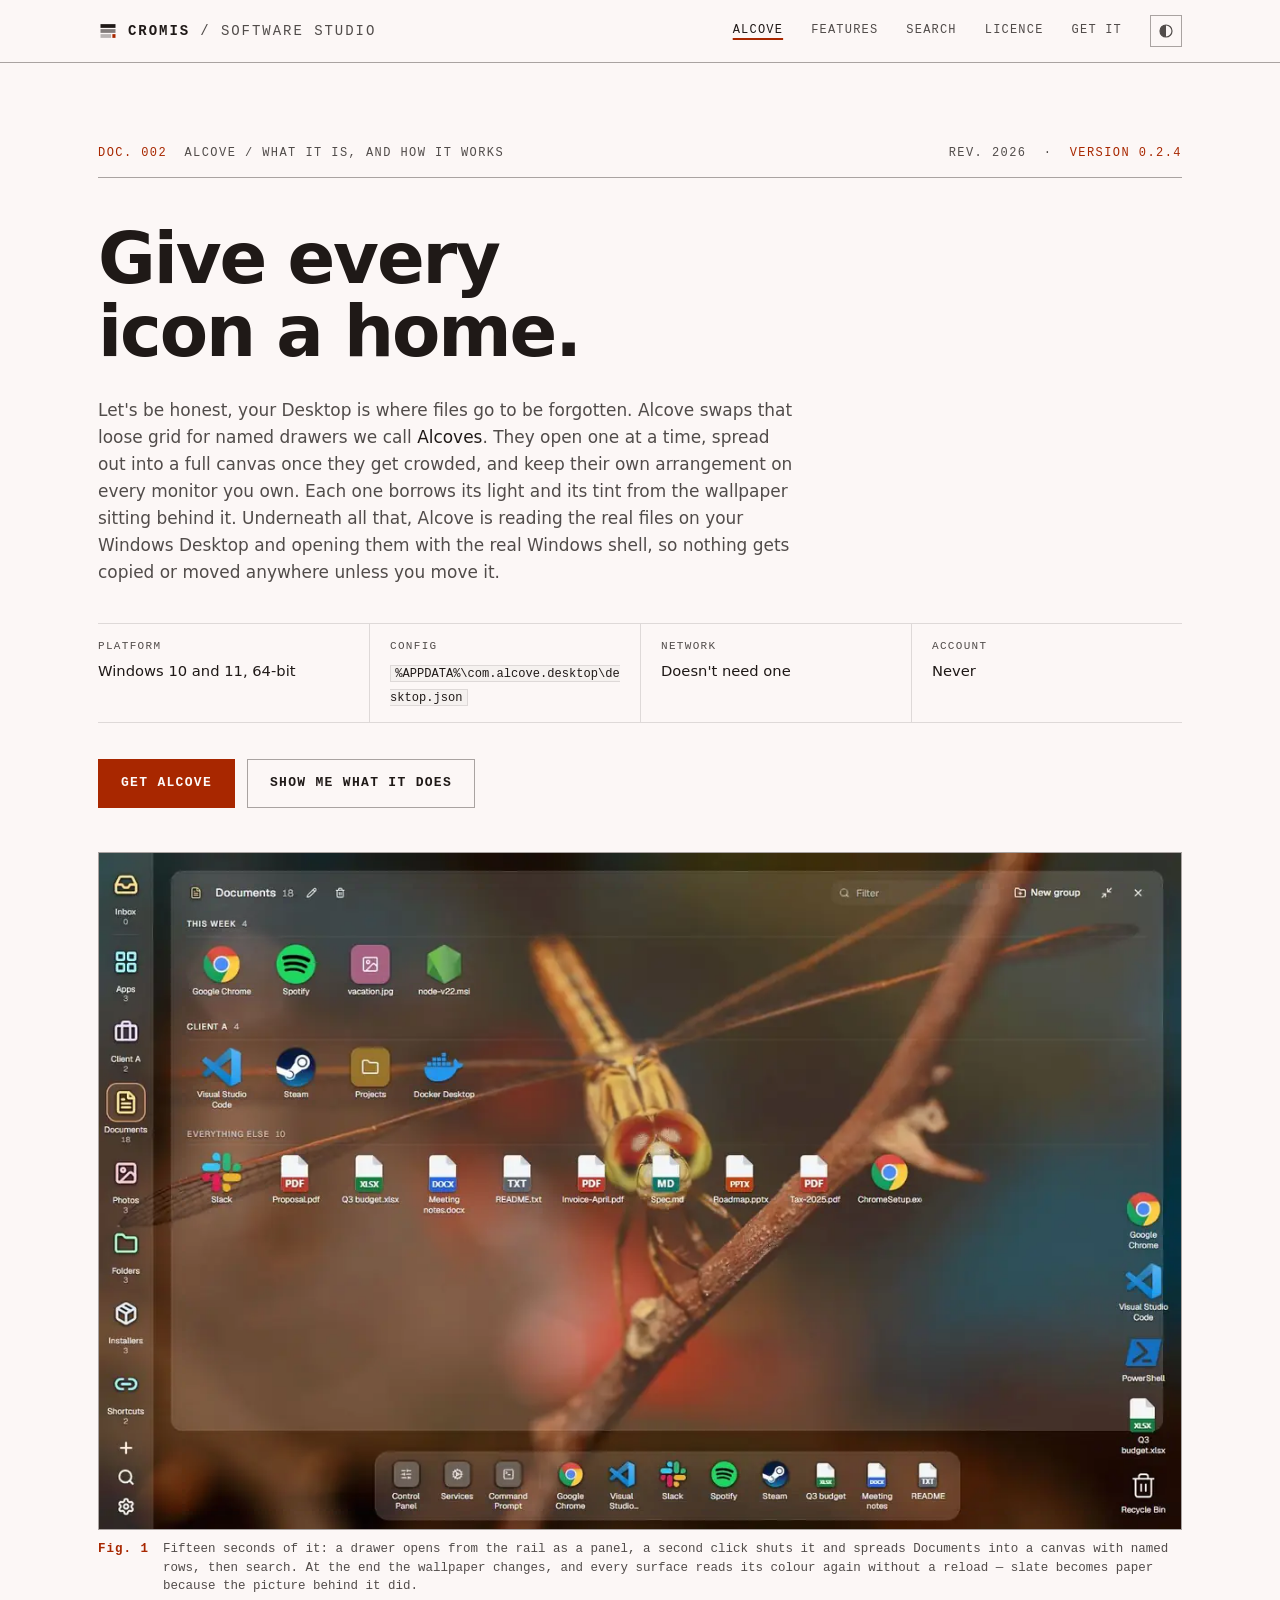
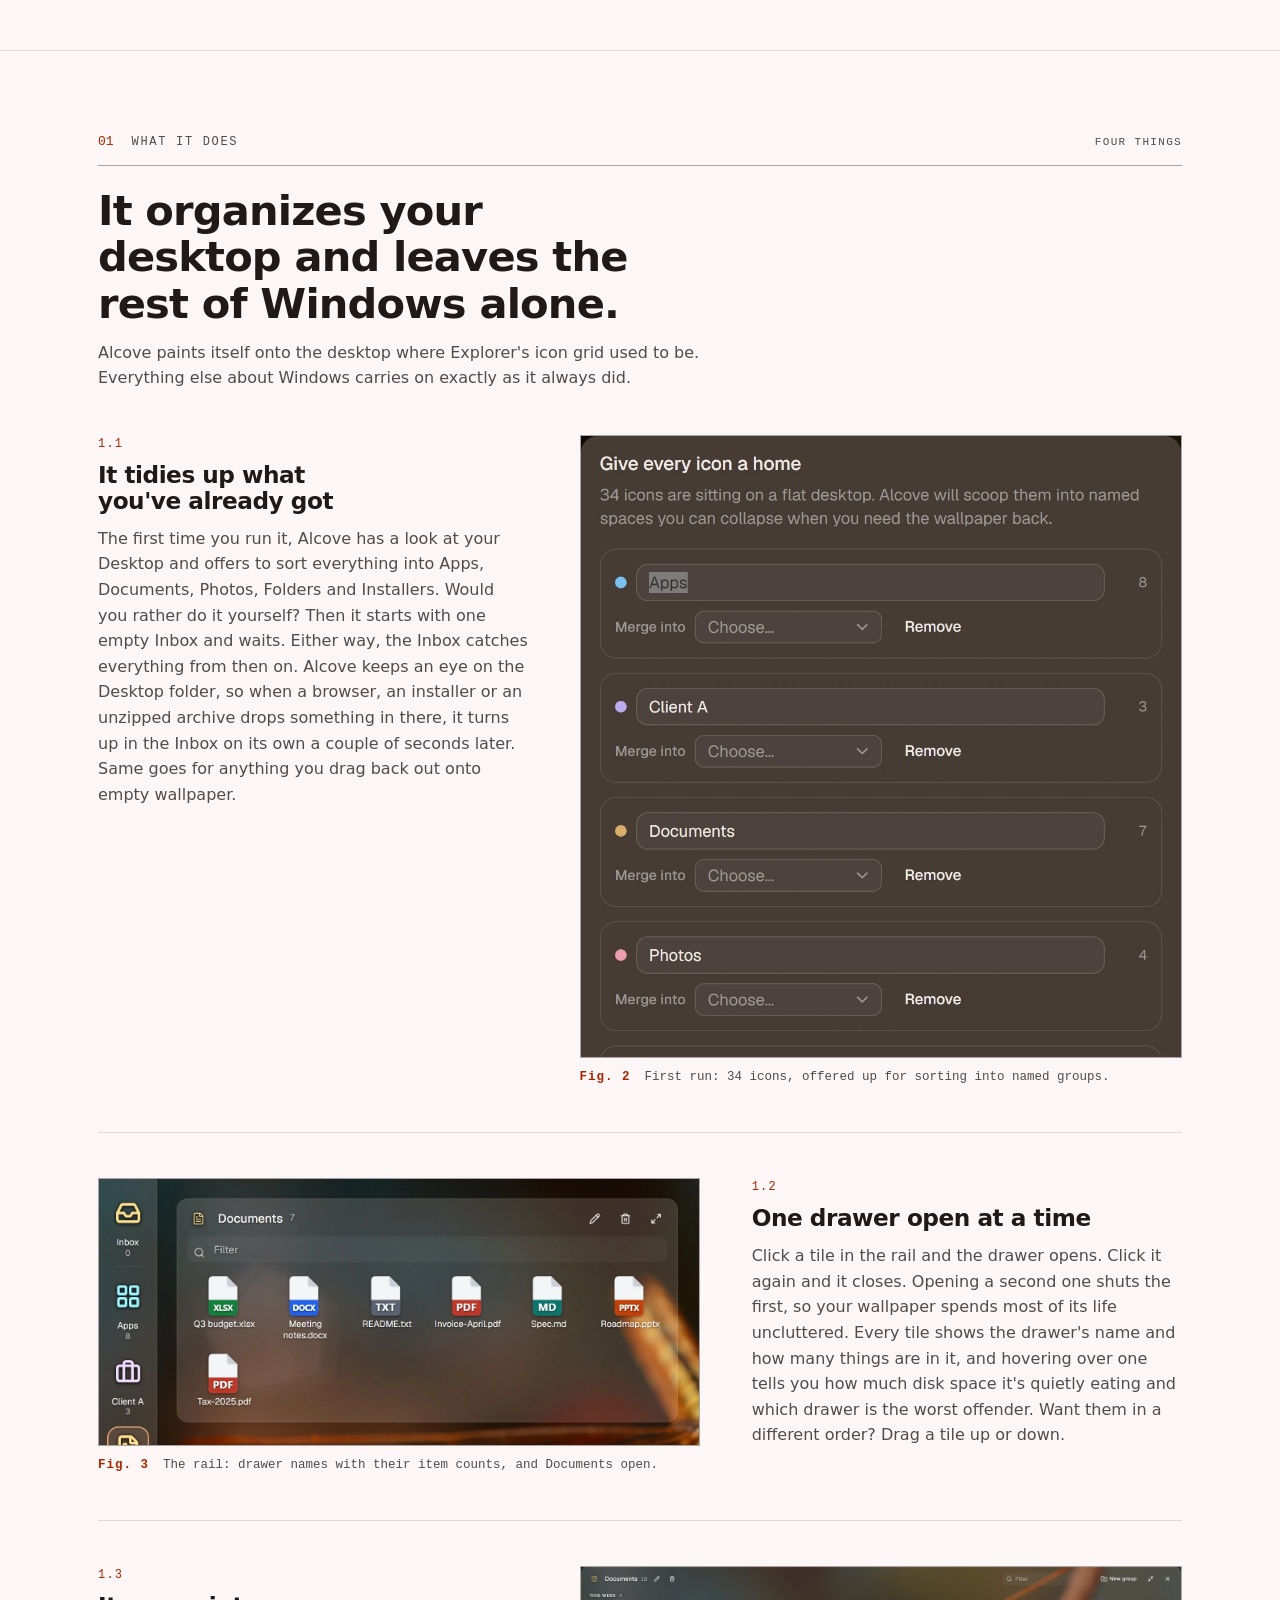
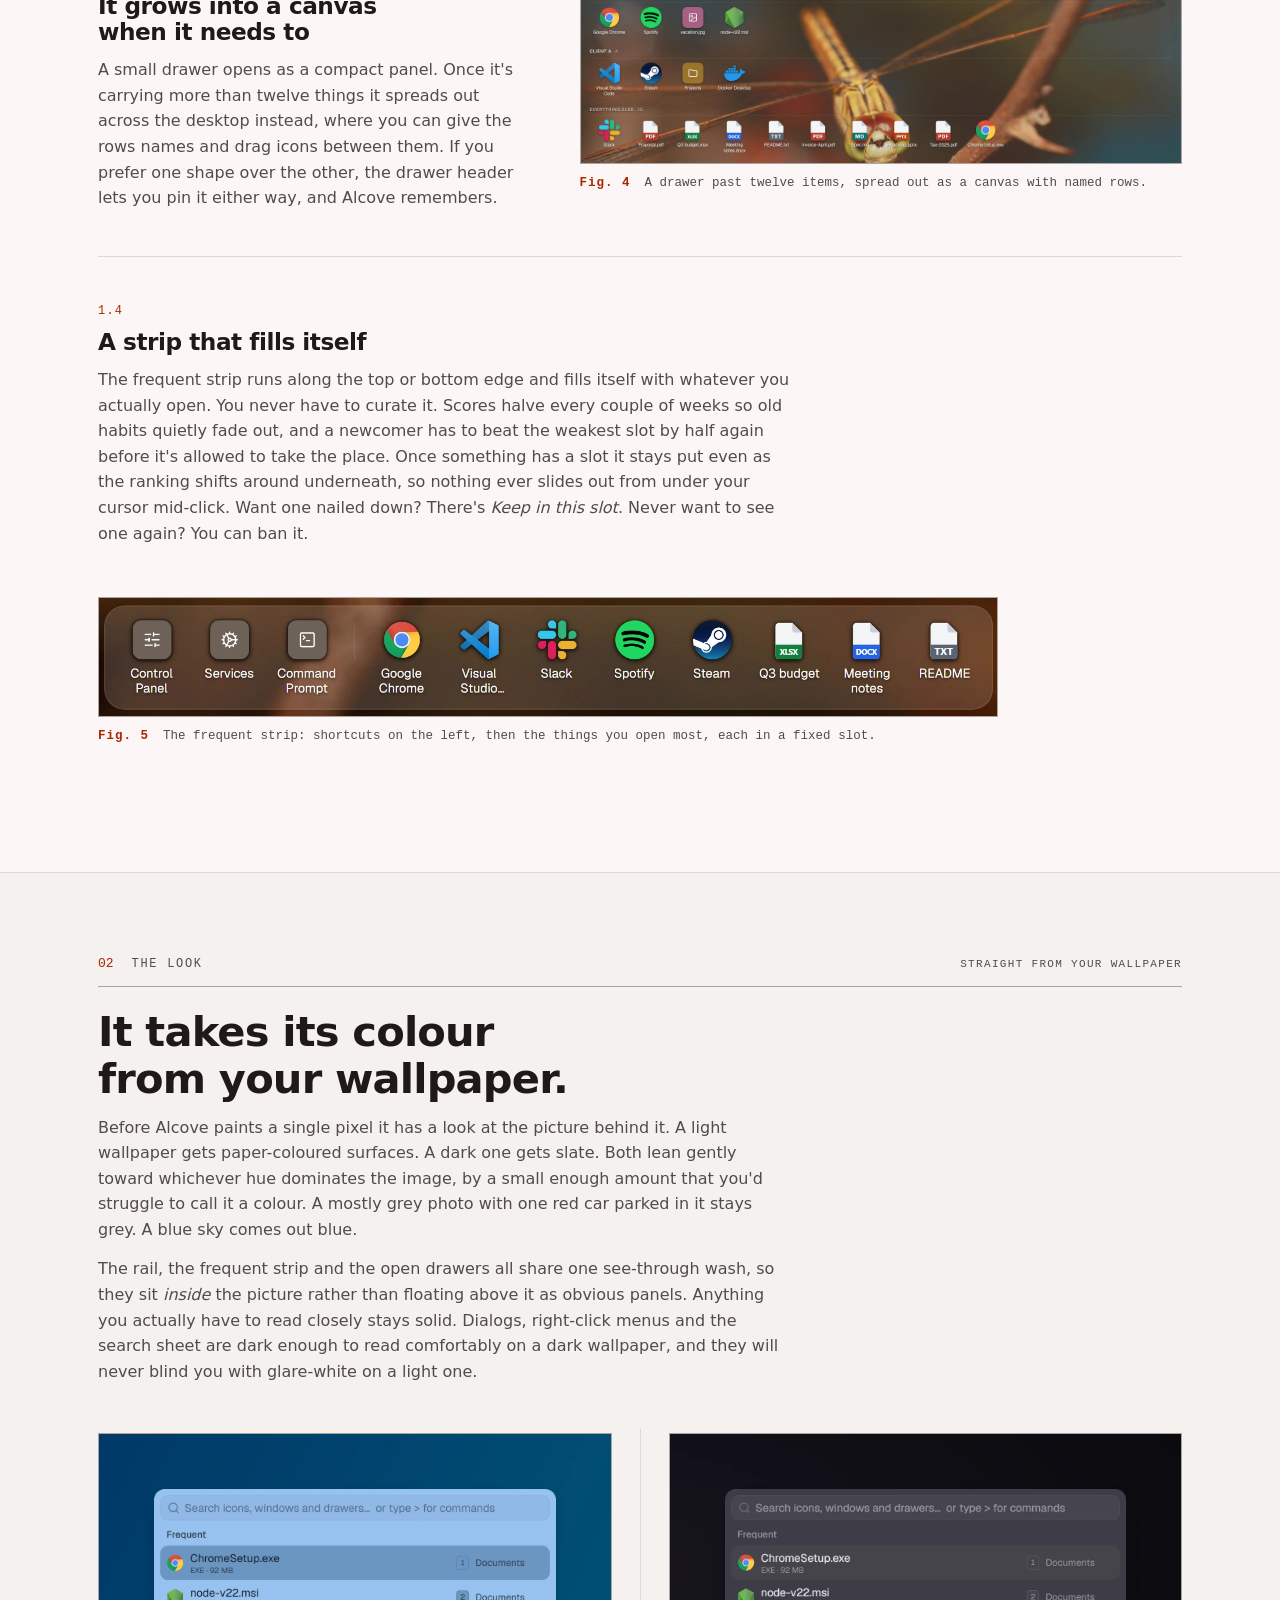
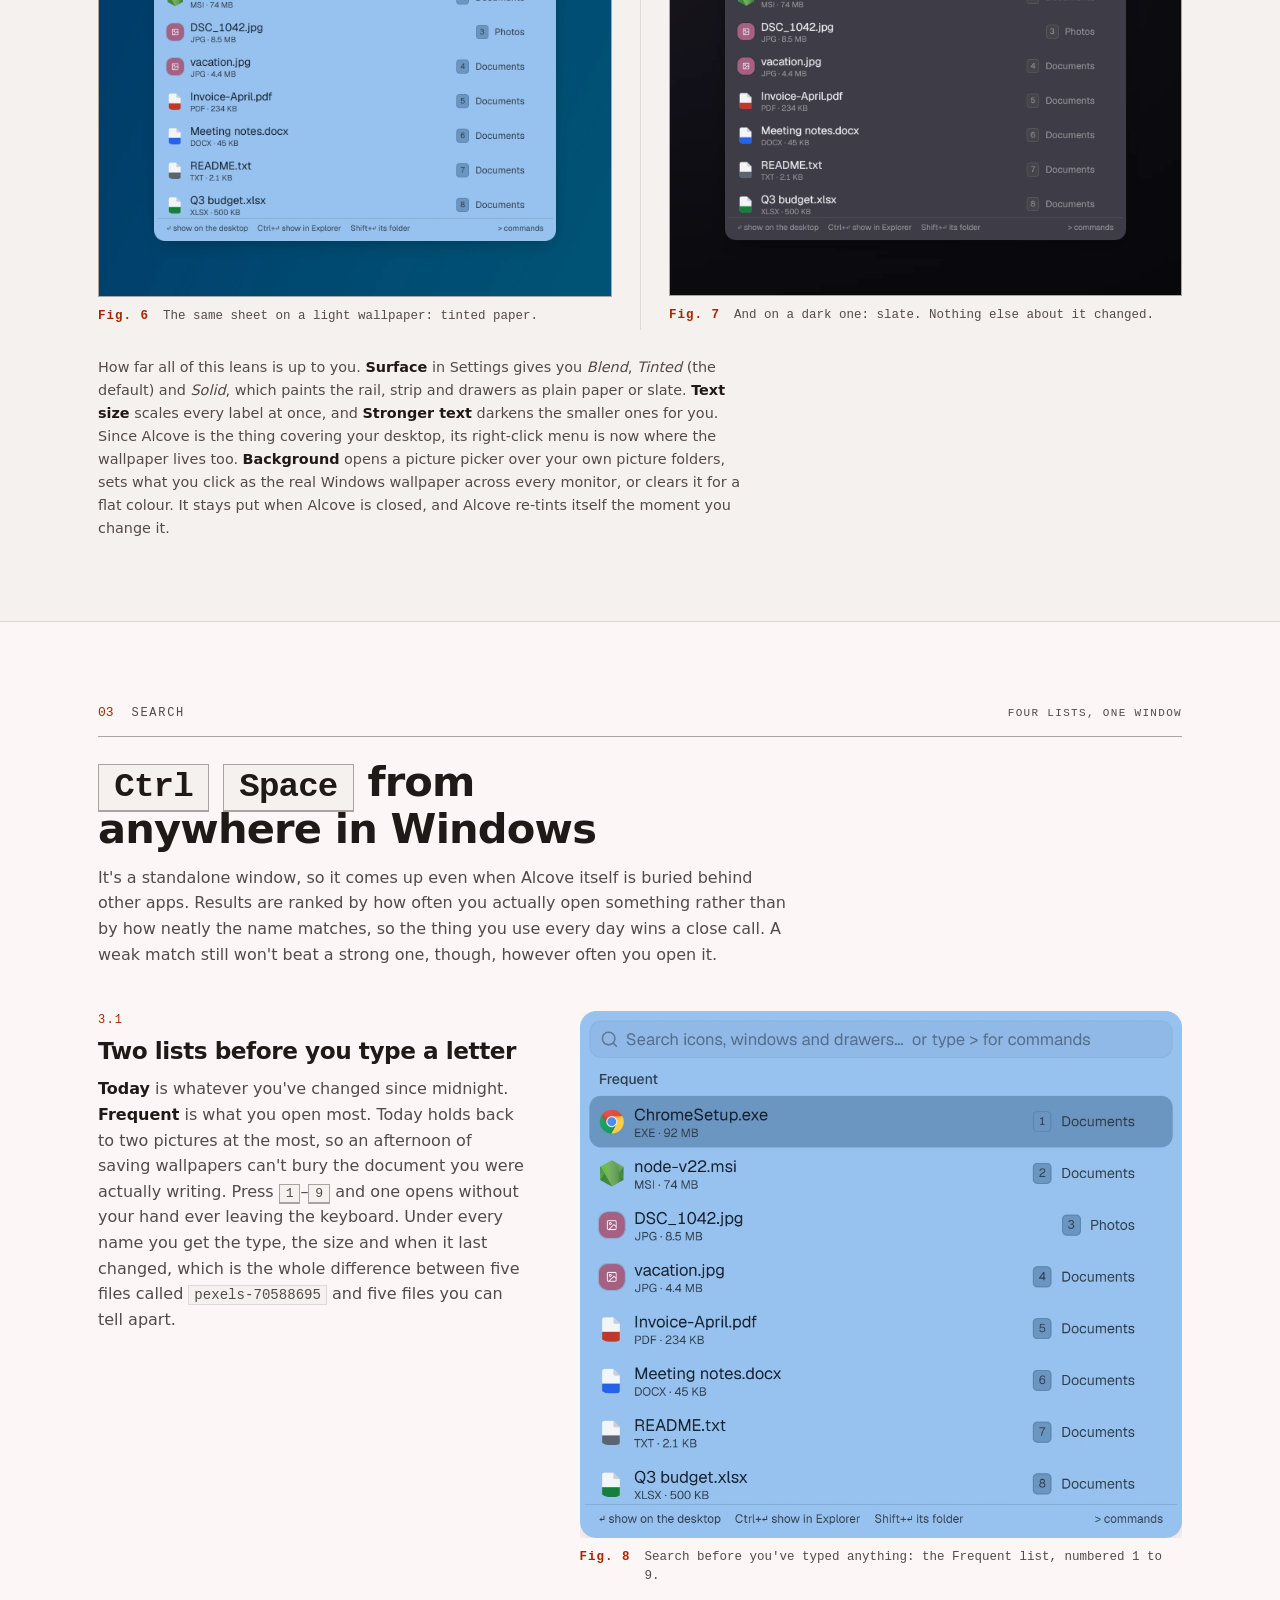
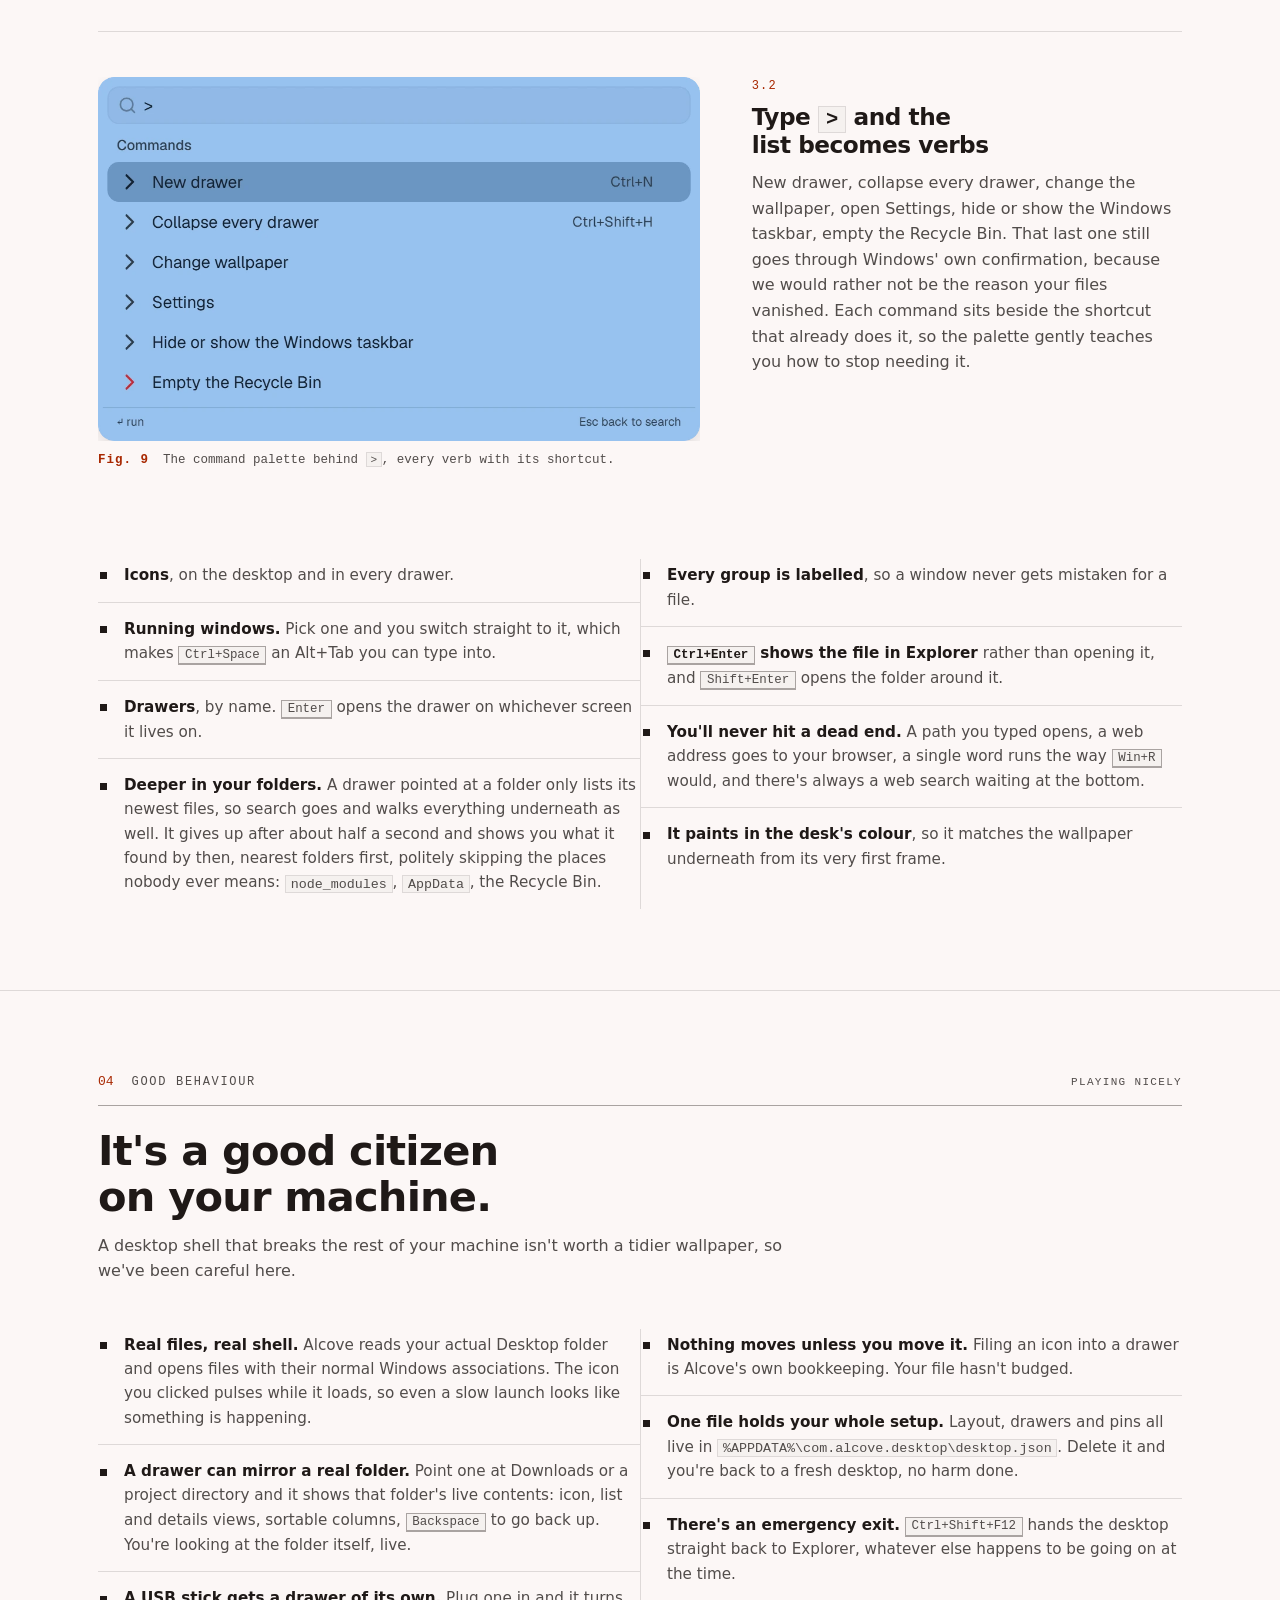
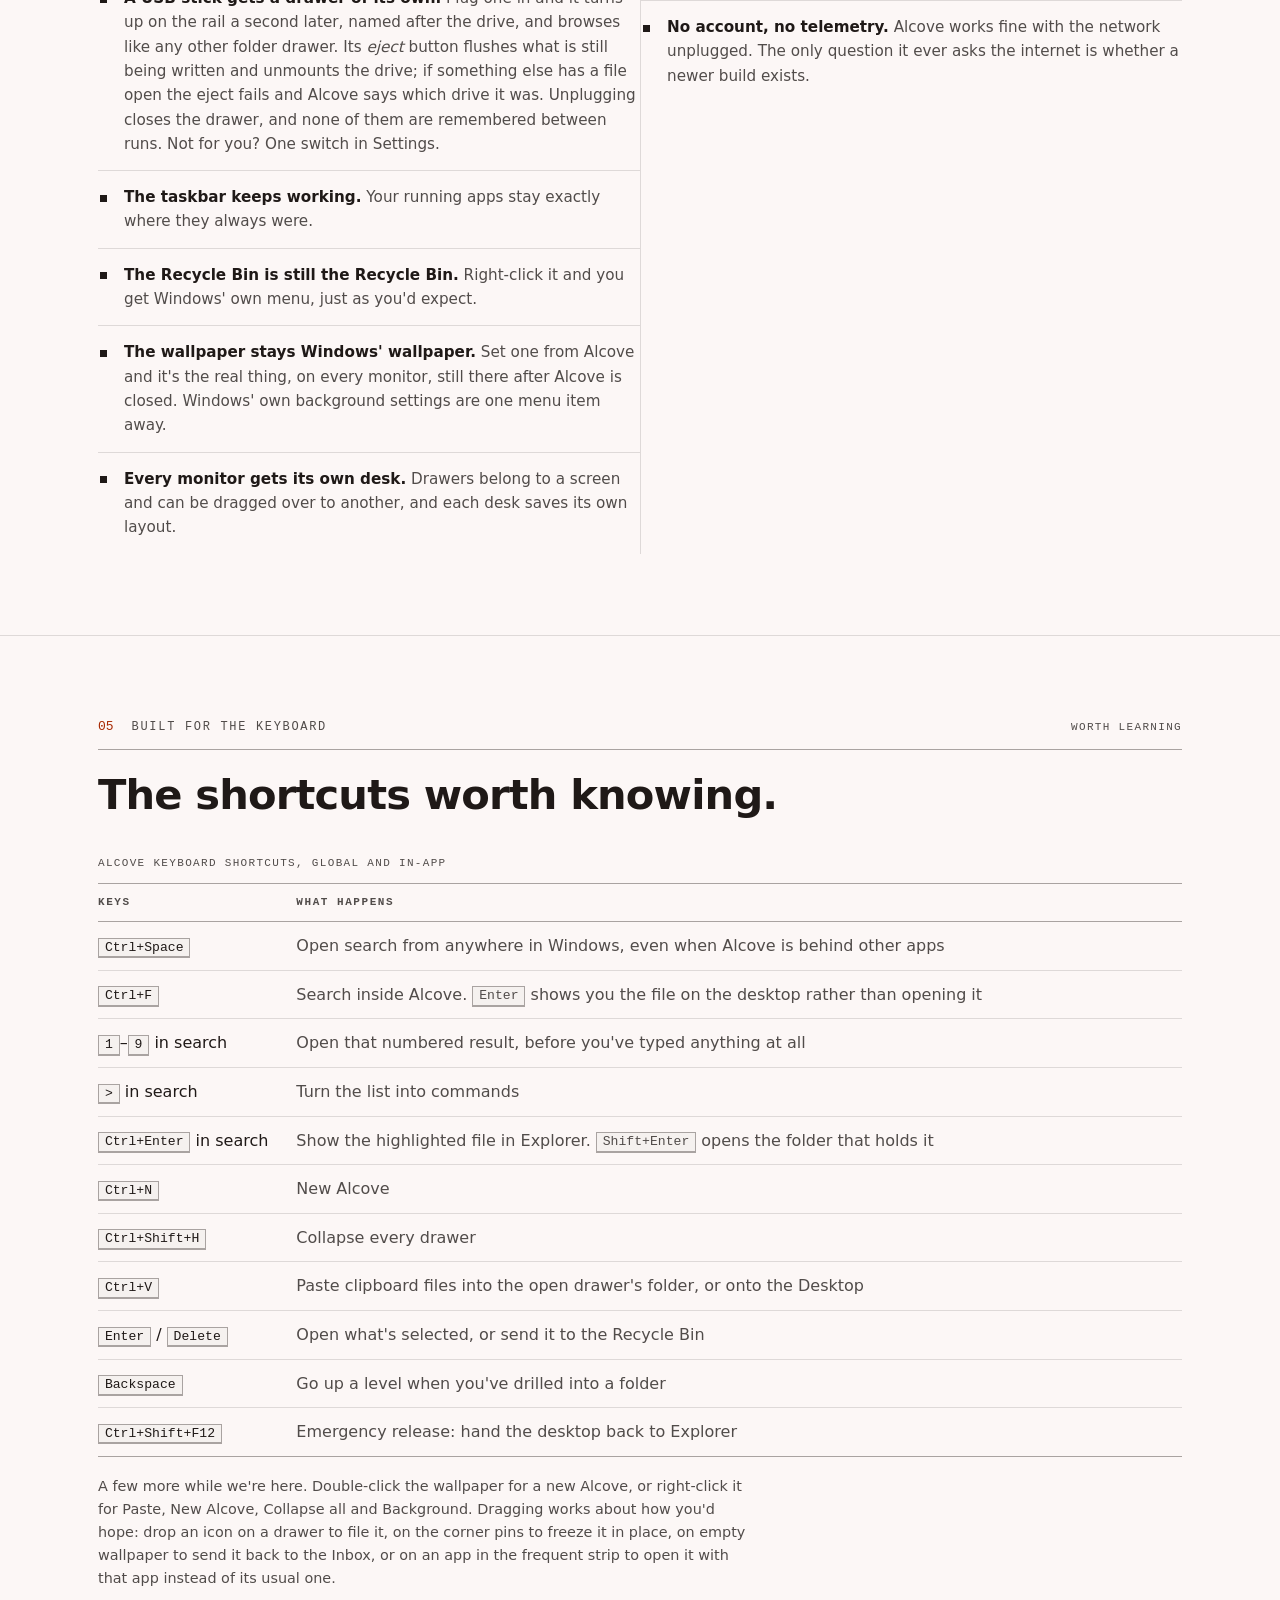
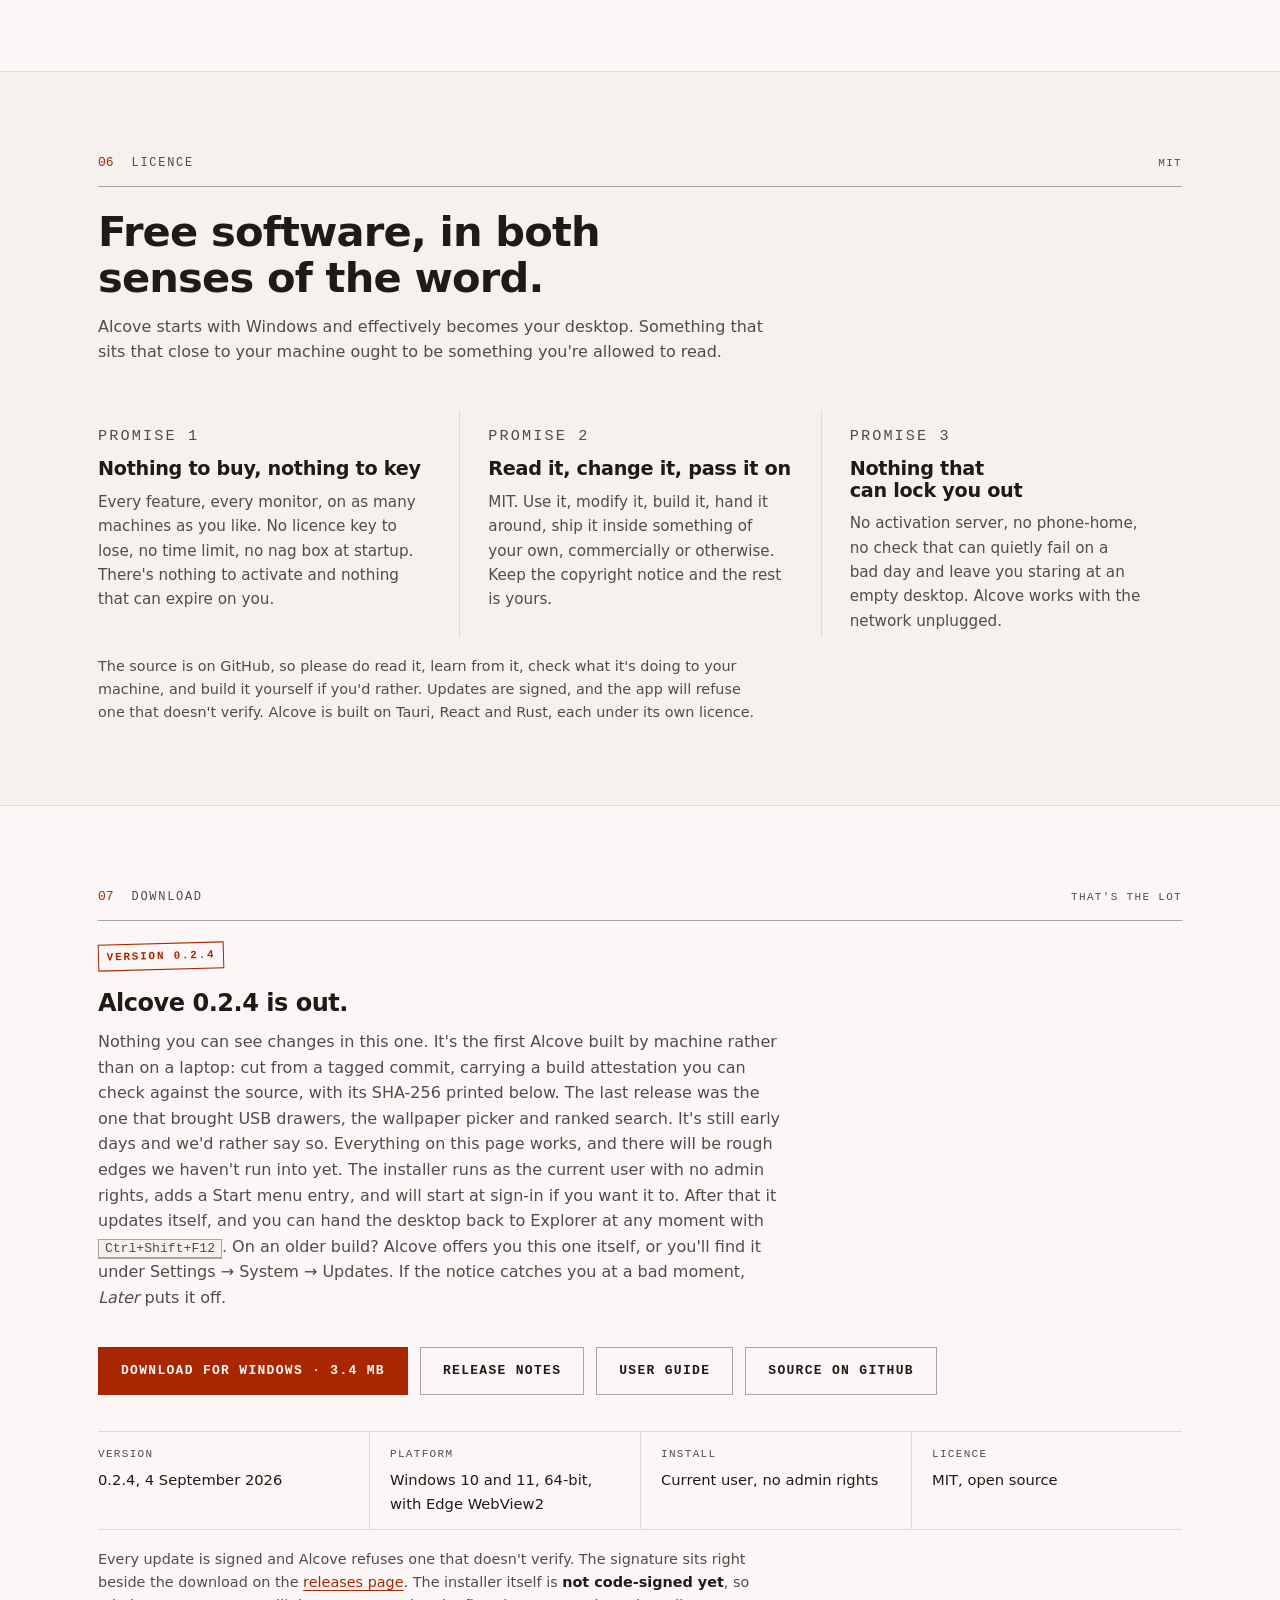
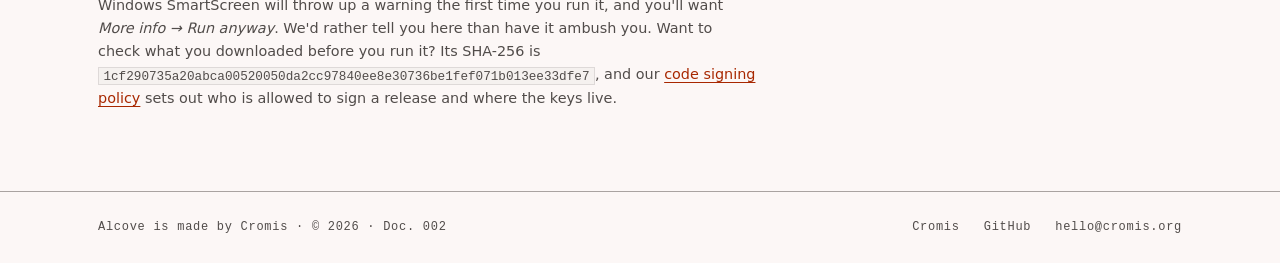
==== alcove/index.html @ 43a263e9 "Give the clip a wallpaper worth changing to. The light end of the clip was a plain daylight gradient" ====
<!doctype html>
<html lang="en">
<head>
<meta charset="utf-8">
<meta name="viewport" content="width=device-width, initial-scale=1">
<title>Alcove: give every icon a home</title>
<meta name="description" content="Alcove is a Windows desktop organizer. Named drawers instead of a loose grid of icons: one open at a time, spreading into a canvas when they get crowded, saved per monitor, wearing the colour of your wallpaper.">
<link rel="icon" href="../favicon.svg" type="image/svg+xml">
<link rel="stylesheet" href="../style.css">
<script src="../theme.js"></script>
<meta property="og:title" content="Alcove: give every icon a home">
<meta property="og:description" content="A Windows desktop organizer. Named drawers instead of a loose grid of icons.">
<meta property="og:type" content="website">
<meta property="og:url" content="https://cromis.org/alcove/">
<meta property="og:site_name" content="Cromis">
<meta property="og:image" content="https://cromis.org/og.jpg">
<meta property="og:image:width" content="1200">
<meta property="og:image:height" content="630">
<meta property="og:image:alt" content="The Alcove desktop: a shelf rail of named drawers down the left, the Documents drawer open, and the frequent strip along the bottom, all tinted the warm brown of the wallpaper behind them.">
<meta name="twitter:card" content="summary_large_image">
<link rel="canonical" href="https://cromis.org/alcove/">
</head>
<body>

<header class="masthead">
  <div class="wrap">
    <a class="brand" href="../">
      <svg viewBox="0 0 32 32" aria-hidden="true">
        <rect x="4" y="5" width="24" height="6" fill="currentColor"/>
        <rect x="4" y="13" width="24" height="6" fill="currentColor" opacity=".55"/>
        <rect x="4" y="21" width="17" height="6" fill="currentColor" opacity=".3"/>
        <rect x="23" y="21" width="5" height="6" fill="var(--signal)"/>
      </svg>
      Cromis <span class="brand-sub">/ software studio</span>
    </a>
    <nav aria-label="Site">
      <a href="./" aria-current="page">Alcove</a>
      <a href="#features" class="hide-sm">Features</a>
      <a href="#search" class="hide-sm">Search</a>
      <a href="#licence" class="hide-sm">Licence</a>
      <a href="#get">Get it</a>
      <button class="theme" type="button" data-theme-toggle
              aria-label="Switch between dark and light" title="Switch between dark and light">
        <svg viewBox="0 0 24 24" aria-hidden="true">
          <circle cx="12" cy="12" r="9" fill="none" stroke="currentColor" stroke-width="1.8"/>
          <path d="M12 3a9 9 0 0 0 0 18z" fill="currentColor"/>
        </svg>
      </button>
    </nav>
  </div>
</header>

<main>

  <section class="doc">
    <div class="wrap">
      <p class="doc-line">
        <span><span class="doc-no">DOC. 002</span> &nbsp;Alcove / what it is, and how it works</span>
        <span>Rev. 2026 &nbsp;·&nbsp; <span class="doc-no">Version 0.2.4</span></span>
      </p>
      <h1>Give every icon a home.</h1>
      <p class="lede">Let's be honest, your Desktop is where files go to be forgotten. Alcove
      swaps that loose grid for named drawers we call <em>Alcoves</em>. They open one at a time,
      spread out into a full canvas once they get crowded, and keep their own arrangement on
      every monitor you own. Each one borrows its light and its tint from the wallpaper sitting
      behind it. Underneath all that, Alcove is reading the real files on your Windows Desktop
      and opening them with the real Windows shell, so nothing gets copied or moved anywhere
      unless you move it.</p>
      <dl class="facts">
        <div><dt>Platform</dt><dd>Windows 10 and 11, 64-bit</dd></div>
        <div><dt>Config</dt><dd><code>%APPDATA%\com.alcove.desktop\desktop.json</code></dd></div>
        <div><dt>Network</dt><dd>Doesn't need one</dd></div>
        <div><dt>Account</dt><dd>Never</dd></div>
      </dl>
      <div class="actions">
        <a class="btn btn-primary" href="#get">Get Alcove</a>
        <a class="btn" href="#features">Show me what it does</a>
      </div>
      <figure>
        <picture>
          <!-- A still for anyone who has asked their machine to stop moving things. -->
          <source media="(prefers-reduced-motion: reduce)" srcset="img/desktop.webp">
          <source type="image/webp" srcset="img/demo.webp">
          <img class="shot" src="img/demo.gif" width="1200" height="750" decoding="async"
               alt="A recording of the Alcove desktop on a photograph of a dragonfly: the Photos drawer opens from the shelf rail as a small panel, a second click opens Documents as a full canvas with named rows, and the search window opens over the wallpaper. Then the wallpaper is changed to a pale blue and pink one and the rail, strip and drawer all turn from dark slate to light paper to match it.">
        </picture>
        <figcaption><span class="fig-no">Fig. 1</span>
        <span>Fifteen seconds of it: a drawer opens from the rail as a panel, a
        second click shuts it and spreads Documents into a canvas with named rows, then search.
        At the end the wallpaper changes, and every surface reads its colour again without a
        reload &mdash; slate becomes paper because the picture behind it did.</span></figcaption>
      </figure>
    </div>
  </section>

  <section class="block" id="features">
    <div class="wrap">
      <p class="sec-head">
        <span class="sec-no">01</span>
        <span class="sec-kicker">What it does</span>
        <span class="sec-tag">Four things</span>
      </p>
      <h2>It organizes your desktop and leaves the rest of Windows alone.</h2>
      <p class="sec-sub">Alcove paints itself onto the desktop where Explorer's icon grid used
      to be. Everything else about Windows carries on exactly as it always did.</p>

      <div class="entries">

        <article class="entry">
          <div class="entry-text">
            <p class="entry-no">1.1</p>
            <h3>It tidies up what you've already got</h3>
            <p class="entry-body">The first time you run it, Alcove has a look at your Desktop
            and offers to sort everything into Apps, Documents, Photos, Folders and Installers.
            Would you rather do it yourself? Then it starts with one empty Inbox and waits.
            Either way, the Inbox catches everything from then on. Alcove keeps an eye on the
            Desktop folder, so when a browser, an installer or an unzipped archive drops
            something in there, it turns up in the Inbox on its own a couple of seconds later.
            Same goes for anything you drag back out onto empty wallpaper.</p>
          </div>
          <figure class="entry-art">
            <img class="shot" src="img/firstrun.webp" width="1024" height="1060" loading="lazy" decoding="async"
                 alt="Alcove's first-run screen offering to sort 34 desktop icons into named groups: Apps, Client A, Documents, Photos, each with a count and a colour.">
            <figcaption><span class="fig-no">Fig. 2</span>
            <span>First run: 34 icons, offered up for sorting into named groups.</span></figcaption>
          </figure>
        </article>

        <article class="entry flip">
          <div class="entry-text">
            <p class="entry-no">1.2</p>
            <h3>One drawer open at a time</h3>
            <p class="entry-body">Click a tile in the rail and the drawer opens. Click it again
            and it closes. Opening a second one shuts the first, so your wallpaper spends most
            of its life uncluttered. Every tile shows the drawer's name and how many things are
            in it, and hovering over one tells you how much disk space it's quietly eating and
            which drawer is the worst offender. Want them in a different order? Drag a tile up
            or down.</p>
          </div>
          <figure class="entry-art">
            <img class="shot" src="img/drawer.webp" width="1484" height="658" loading="lazy" decoding="async"
                 alt="The shelf rail showing drawer names with their item counts, next to the open Documents drawer listing seven files with their real Windows file icons.">
            <figcaption><span class="fig-no">Fig. 3</span>
            <span>The rail: drawer names with their item counts, and Documents open.</span></figcaption>
          </figure>
        </article>

        <article class="entry">
          <div class="entry-text">
            <p class="entry-no">1.3</p>
            <h3>It grows into a canvas when it needs to</h3>
            <p class="entry-body">A small drawer opens as a compact panel. Once it's carrying
            more than twelve things it spreads out across the desktop instead, where you can
            give the rows names and drag icons between them. If you prefer one shape over the
            other, the drawer header lets you pin it either way, and Alcove remembers.</p>
          </div>
          <figure class="entry-art">
            <img class="shot" src="img/groups.webp" width="2960" height="964" loading="lazy" decoding="async"
                 alt="A large drawer spread across the desktop as a canvas, with named rows: This week, Client A, and Everything else.">
            <figcaption><span class="fig-no">Fig. 4</span>
            <span>A drawer past twelve items, spread out as a canvas with named rows.</span></figcaption>
          </figure>
        </article>

        <article class="entry full">
          <div class="entry-text">
            <p class="entry-no">1.4</p>
            <h3>A strip that fills itself</h3>
            <p class="entry-body">The frequent strip runs along the top or bottom edge and fills
            itself with whatever you actually open. You never have to curate it. Scores halve
            every couple of weeks so old habits quietly fade out, and a newcomer has to beat the
            weakest slot by half again before it's allowed to take the place. Once something has
            a slot it stays put even as the ranking shifts around underneath, so nothing ever
            slides out from under your cursor mid-click. Want one nailed down? There's
            <em>Keep in this slot</em>. Never want to see one again? You can ban it.</p>
          </div>
          <figure class="entry-art">
            <img class="shot" src="img/strip.webp" width="1574" height="206" loading="lazy" decoding="async"
                 alt="The frequent strip: Windows shortcuts on the left, then the apps and files opened most often, each in a fixed slot.">
            <figcaption><span class="fig-no">Fig. 5</span>
            <span>The frequent strip: shortcuts on the left, then the things you open most, each in a fixed slot.</span></figcaption>
          </figure>
        </article>

      </div>
    </div>
  </section>

  <section class="block band" id="look">
    <div class="wrap">
      <p class="sec-head">
        <span class="sec-no">02</span>
        <span class="sec-kicker">The look</span>
        <span class="sec-tag">Straight from your wallpaper</span>
      </p>
      <h2>It takes its colour from your wallpaper.</h2>
      <p class="sec-sub">Before Alcove paints a single pixel it has a look at the picture behind
      it. A light wallpaper gets paper-coloured surfaces. A dark one gets slate. Both lean gently
      toward whichever hue dominates the image, by a small enough amount that you'd struggle to
      call it a colour. A mostly grey photo with one red car parked in it stays grey. A blue sky
      comes out blue.</p>
      <p class="sec-sub" style="margin-top:14px">The rail, the frequent strip and the open
      drawers all share one see-through wash, so they sit <em>inside</em> the picture rather than
      floating above it as obvious panels. Anything you actually have to read closely stays
      solid. Dialogs, right-click menus and the search sheet are dark enough to read comfortably
      on a dark wallpaper, and they will never blind you with glare-white on a light one.</p>

      <div class="cols cols-2 pair">
        <figure>
          <img class="shot" src="img/sheet-light.webp" width="1304" height="1176" loading="lazy" decoding="async"
               alt="Alcove's search sheet on a blue wallpaper: the sheet is tinted the same blue, dark text on light paper.">
          <figcaption><span class="fig-no">Fig. 6</span>
          <span>The same sheet on a light wallpaper: tinted paper.</span></figcaption>
        </figure>
        <figure>
          <img class="shot" src="img/sheet-dark.webp" width="1304" height="1176" loading="lazy" decoding="async"
               alt="The same Alcove search sheet on a near-black wallpaper: the sheet is slate grey with light text, identical in layout to the light version.">
          <figcaption><span class="fig-no">Fig. 7</span>
          <span>And on a dark one: slate. Nothing else about it changed.</span></figcaption>
        </figure>
      </div>

      <p class="note" style="margin-top:26px">How far all of this leans is up to you.
      <strong>Surface</strong> in Settings gives you <em>Blend</em>, <em>Tinted</em> (the default)
      and <em>Solid</em>, which paints the rail, strip and drawers as plain paper or slate.
      <strong>Text size</strong> scales every label at once, and <strong>Stronger text</strong>
      darkens the smaller ones for you. Since Alcove is the thing covering your desktop, its
      right-click menu is now where the wallpaper lives too. <strong>Background</strong> opens a
      picture picker over your own picture folders, sets what you click as the real Windows
      wallpaper across every monitor, or clears it for a flat colour. It stays put when Alcove
      is closed, and Alcove re-tints itself the moment you change it.</p>
    </div>
  </section>

  <section class="block" id="search">
    <div class="wrap">
      <p class="sec-head">
        <span class="sec-no">03</span>
        <span class="sec-kicker">Search</span>
        <span class="sec-tag">Four lists, one window</span>
      </p>
      <h2><kbd>Ctrl</kbd> <kbd>Space</kbd> from anywhere in Windows</h2>
      <p class="sec-sub">It's a standalone window, so it comes up even when Alcove itself is
      buried behind other apps. Results are ranked by how often you actually open something
      rather than by how neatly the name matches, so the thing you use every day wins a close
      call. A weak match still won't beat a strong one, though, however often you open it.</p>

      <div class="entries">

        <article class="entry">
          <div class="entry-text">
            <p class="entry-no">3.1</p>
            <h3>Two lists before you type a letter</h3>
            <p class="entry-body"><strong>Today</strong> is whatever you've changed since
            midnight. <strong>Frequent</strong> is what you open most. Today holds back to two
            pictures at the most, so an afternoon of saving wallpapers can't bury the document
            you were actually writing. Press <kbd>1</kbd>&ndash;<kbd>9</kbd> and one opens
            without your hand ever leaving the keyboard. Under every name you get the type, the
            size and when it last changed, which is the whole difference between five files
            called <code>pexels-70588695</code> and five files you can tell apart.</p>
          </div>
          <figure class="entry-art">
            <img class="shot bare" src="img/search-panel.webp" width="1024" height="896" loading="lazy" decoding="async"
                 alt="Alcove's search window before typing: a Frequent list of the files and apps opened most, each with its type and size, numbered 1 to 9, and the drawer it lives in.">
            <figcaption><span class="fig-no">Fig. 8</span>
            <span>Search before you've typed anything: the Frequent list, numbered 1 to 9.</span></figcaption>
          </figure>
        </article>

        <article class="entry flip">
          <div class="entry-text">
            <p class="entry-no">3.2</p>
            <h3>Type <code>&gt;</code> and the list becomes verbs</h3>
            <p class="entry-body">New drawer, collapse every drawer, change the wallpaper, open
            Settings, hide or show the Windows taskbar, empty the Recycle Bin. That last one
            still goes through Windows' own confirmation, because we would rather not be the
            reason your files vanished. Each command sits beside the shortcut that already does
            it, so the palette gently teaches you how to stop needing it.</p>
          </div>
          <figure class="entry-art">
            <img class="shot bare" src="img/commands.webp" width="1024" height="618" loading="lazy" decoding="async"
                 alt="Alcove's command palette, reached by typing a greater-than sign: New drawer, Collapse every drawer, Change wallpaper, Settings, Hide or show the Windows taskbar, Empty the Recycle Bin, each with its keyboard shortcut.">
            <figcaption><span class="fig-no">Fig. 9</span>
            <span>The command palette behind <code>&gt;</code>, every verb with its shortcut.</span></figcaption>
          </figure>
        </article>

      </div>

      <div class="cols cols-2">
        <ul class="checks">
          <li><strong>Icons</strong>, on the desktop and in every drawer.</li>
          <li><strong>Running windows.</strong> Pick one and you switch straight to it, which makes <kbd>Ctrl+Space</kbd> an Alt+Tab you can type into.</li>
          <li><strong>Drawers</strong>, by name. <kbd>Enter</kbd> opens the drawer on whichever screen it lives on.</li>
          <li><strong>Deeper in your folders.</strong> A drawer pointed at a folder only lists its newest files, so search goes and walks everything underneath as well. It gives up after about half a second and shows you what it found by then, nearest folders first, politely skipping the places nobody ever means: <code>node_modules</code>, <code>AppData</code>, the Recycle Bin.</li>
        </ul>
        <ul class="checks">
          <li><strong>Every group is labelled</strong>, so a window never gets mistaken for a file.</li>
          <li><strong><kbd>Ctrl+Enter</kbd> shows the file in Explorer</strong> rather than opening it, and <kbd>Shift+Enter</kbd> opens the folder around it.</li>
          <li><strong>You'll never hit a dead end.</strong> A path you typed opens, a web address goes to your browser, a single word runs the way <kbd>Win+R</kbd> would, and there's always a web search waiting at the bottom.</li>
          <li><strong>It paints in the desk's colour</strong>, so it matches the wallpaper underneath from its very first frame.</li>
        </ul>
      </div>
    </div>
  </section>

  <section class="block" id="windows">
    <div class="wrap">
      <p class="sec-head">
        <span class="sec-no">04</span>
        <span class="sec-kicker">Good behaviour</span>
        <span class="sec-tag">Playing nicely</span>
      </p>
      <h2>It's a good citizen on your machine.</h2>
      <p class="sec-sub">A desktop shell that breaks the rest of your machine isn't worth a
      tidier wallpaper, so we've been careful here.</p>

      <div class="cols cols-2">
        <ul class="checks">
          <li><strong>Real files, real shell.</strong> Alcove reads your actual Desktop folder and opens files with their normal Windows associations. The icon you clicked pulses while it loads, so even a slow launch looks like something is happening.</li>
          <li><strong>A drawer can mirror a real folder.</strong> Point one at Downloads or a project directory and it shows that folder's live contents: icon, list and details views, sortable columns, <kbd>Backspace</kbd> to go back up. You're looking at the folder itself, live.</li>
          <li><strong>A USB stick gets a drawer of its own.</strong> Plug one in and it turns up on the rail a second later, named after the drive, and browses like any other folder drawer. Its <em>eject</em> button flushes what is still being written and unmounts the drive; if something else has a file open the eject fails and Alcove says which drive it was. Unplugging closes the drawer, and none of them are remembered between runs. Not for you? One switch in Settings.</li>
          <li><strong>The taskbar keeps working.</strong> Your running apps stay exactly where they always were.</li>
          <li><strong>The Recycle Bin is still the Recycle Bin.</strong> Right-click it and you get Windows' own menu, just as you'd expect.</li>
          <li><strong>The wallpaper stays Windows' wallpaper.</strong> Set one from Alcove and it's the real thing, on every monitor, still there after Alcove is closed. Windows' own background settings are one menu item away.</li>
          <li><strong>Every monitor gets its own desk.</strong> Drawers belong to a screen and can be dragged over to another, and each desk saves its own layout.</li>
        </ul>
        <ul class="checks">
          <li><strong>Nothing moves unless you move it.</strong> Filing an icon into a drawer is Alcove's own bookkeeping. Your file hasn't budged.</li>
          <li><strong>One file holds your whole setup.</strong> Layout, drawers and pins all live in <code>%APPDATA%\com.alcove.desktop\desktop.json</code>. Delete it and you're back to a fresh desktop, no harm done.</li>
          <li><strong>There's an emergency exit.</strong> <kbd>Ctrl+Shift+F12</kbd> hands the desktop straight back to Explorer, whatever else happens to be going on at the time.</li>
          <li><strong>No account, no telemetry.</strong> Alcove works fine with the network unplugged. The only question it ever asks the internet is whether a newer build exists.</li>
        </ul>
      </div>
    </div>
  </section>

  <section class="block" id="keys">
    <div class="wrap">
      <p class="sec-head">
        <span class="sec-no">05</span>
        <span class="sec-kicker">Built for the keyboard</span>
        <span class="sec-tag">Worth learning</span>
      </p>
      <h2>The shortcuts worth knowing.</h2>
      <table class="keys">
        <caption>Alcove keyboard shortcuts, global and in-app</caption>
        <thead>
          <tr><th scope="col">Keys</th><th scope="col">What happens</th></tr>
        </thead>
        <tbody>
          <tr><td><kbd>Ctrl+Space</kbd></td><td>Open search from anywhere in Windows, even when Alcove is behind other apps</td></tr>
          <tr><td><kbd>Ctrl+F</kbd></td><td>Search inside Alcove. <kbd>Enter</kbd> shows you the file on the desktop rather than opening it</td></tr>
          <tr><td><kbd>1</kbd>&ndash;<kbd>9</kbd> in search</td><td>Open that numbered result, before you've typed anything at all</td></tr>
          <tr><td><kbd>&gt;</kbd> in search</td><td>Turn the list into commands</td></tr>
          <tr><td><kbd>Ctrl+Enter</kbd> in search</td><td>Show the highlighted file in Explorer. <kbd>Shift+Enter</kbd> opens the folder that holds it</td></tr>
          <tr><td><kbd>Ctrl+N</kbd></td><td>New Alcove</td></tr>
          <tr><td><kbd>Ctrl+Shift+H</kbd></td><td>Collapse every drawer</td></tr>
          <tr><td><kbd>Ctrl+V</kbd></td><td>Paste clipboard files into the open drawer's folder, or onto the Desktop</td></tr>
          <tr><td><kbd>Enter</kbd> / <kbd>Delete</kbd></td><td>Open what's selected, or send it to the Recycle Bin</td></tr>
          <tr><td><kbd>Backspace</kbd></td><td>Go up a level when you've drilled into a folder</td></tr>
          <tr><td><kbd>Ctrl+Shift+F12</kbd></td><td>Emergency release: hand the desktop back to Explorer</td></tr>
        </tbody>
      </table>
      <p class="note">A few more while we're here. Double-click the wallpaper for a new Alcove,
      or right-click it for Paste, New Alcove, Collapse all and Background. Dragging works about
      how you'd hope: drop an icon on a drawer to file it, on the corner pins to freeze it in
      place, on empty wallpaper to send it back to the Inbox, or on an app in the frequent strip
      to open it with that app instead of its usual one.</p>
    </div>
  </section>

  <section class="block band" id="licence">
    <div class="wrap">
      <p class="sec-head">
        <span class="sec-no">06</span>
        <span class="sec-kicker">Licence</span>
        <span class="sec-tag">MIT</span>
      </p>
      <h2>Free software, in both senses of the word.</h2>
      <p class="sec-sub">Alcove starts with Windows and effectively becomes your desktop.
      Something that sits that close to your machine ought to be something you're allowed to
      read.</p>

      <div class="cols cols-3">
        <article>
          <p class="col-kicker">Promise 1</p>
          <h3>Nothing to buy, nothing to key</h3>
          <p>Every feature, every monitor, on as many machines as you like. No licence key to
          lose, no time limit, no nag box at startup. There's nothing to activate and nothing
          that can expire on you.</p>
        </article>
        <article>
          <p class="col-kicker">Promise 2</p>
          <h3>Read it, change it, pass it on</h3>
          <p>MIT. Use it, modify it, build it, hand it around, ship it inside something of your
          own, commercially or otherwise. Keep the copyright notice and the rest is yours.</p>
        </article>
        <article>
          <p class="col-kicker">Promise 3</p>
          <h3>Nothing that can lock you out</h3>
          <p>No activation server, no phone-home, no check that can quietly fail on a bad day
          and leave you staring at an empty desktop. Alcove works with the network unplugged.</p>
        </article>
      </div>

      <p class="note">The source is on GitHub, so please do read it, learn from it, check what
      it's doing to your machine, and build it yourself if you'd rather. Updates are
      signed, and the app will refuse one that doesn't verify. Alcove is
      built on Tauri, React and Rust, each under its own licence.</p>
    </div>
  </section>

  <section class="block" id="get">
    <div class="wrap">
      <p class="sec-head">
        <span class="sec-no">07</span>
        <span class="sec-kicker">Download</span>
        <span class="sec-tag">That's the lot</span>
      </p>
      <div class="status-line">
        <span class="stamp">Version 0.2.4</span>
      </div>
      <h2 style="margin-top:20px">Alcove 0.2.4 is out.</h2>
      <p class="sec-sub">Nothing you can see changes in this one. It's the first
      Alcove built by machine rather than on a laptop: cut from a tagged commit, carrying a
      build attestation you can check against the source, with its SHA-256 printed below. The
      last release was the one that brought USB drawers, the wallpaper picker and ranked search.
      It's still early days and we'd rather say so. Everything on this page
      works, and there will be rough edges we haven't run into yet. The installer runs as the
      current user with no admin rights, adds a Start menu entry, and will start at sign-in if
      you want it to. After that it updates itself, and you can hand the desktop back to
      Explorer at any moment with <kbd>Ctrl+Shift+F12</kbd>. On an older build? Alcove offers
      you this one itself, or you'll find it under Settings &rarr; System &rarr; Updates. If the
      notice catches you at a bad moment, <em>Later</em> puts it off.</p>
      <div class="actions">
        <a class="btn btn-primary" href="https://github.com/izkac/alcove/releases/download/v0.2.4/Alcove_0.2.4_x64-setup.exe">Download for Windows &middot; 3.4 MB</a>
        <a class="btn" href="https://github.com/izkac/alcove/releases">Release notes</a>
        <a class="btn" href="https://github.com/izkac/alcove/blob/main/docs/user-guide.md">User guide</a>
        <a class="btn" href="https://github.com/izkac/alcove">Source on GitHub</a>
      </div>
      <dl class="facts">
        <div><dt>Version</dt><dd>0.2.4, 4 September 2026</dd></div>
        <div><dt>Platform</dt><dd>Windows 10 and 11, 64-bit, with Edge WebView2</dd></div>
        <div><dt>Install</dt><dd>Current user, no admin rights</dd></div>
        <div><dt>Licence</dt><dd>MIT, open source</dd></div>
      </dl>
      <p class="note">Every update is signed and Alcove refuses one that doesn't verify. The
      signature sits right beside the download on the
      <a href="https://github.com/izkac/alcove/releases">releases page</a>. The installer itself
      is <strong>not code-signed yet</strong>, so Windows SmartScreen will throw up a warning
      the first time you run it, and you'll want <em>More info &rarr; Run anyway</em>. We'd
      rather tell you here than have it ambush you. Want to check what you downloaded before
      you run it? Its SHA-256 is
      <code>1cf290735a20abca00520050da2cc97840ee8e30736be1fef071b013ee33dfe7</code>, and our
      <a href="code-signing/">code signing policy</a> sets out who is allowed to sign a release
      and where the keys live.</p>
    </div>
  </section>

</main>

<footer class="site">
  <div class="wrap">
    <span>Alcove is made by <a href="../">Cromis</a> &middot; &copy; 2026 &middot; Doc. 002</span>
    <span class="links">
      <a href="../">Cromis</a>
      <a href="https://github.com/izkac/alcove">GitHub</a>
      <a href="mailto:hello@cromis.org">hello@cromis.org</a>
    </span>
  </div>
</footer>

</body>
</html>
---- style.css ----
/* ==========================================================================
   CROMIS / SPEC SHEET
   The page as an engineering datasheet: calm ink, exact rules, one red pencil.
   ========================================================================== */

/* ---- Tokens ---------------------------------------------------------- */

:root {
  --mono: ui-monospace, "Cascadia Mono", "Cascadia Code", Consolas,
          "Liberation Mono", Menlo, monospace;
  --sans: system-ui, "Segoe UI", Roboto, "Helvetica Neue", Arial, sans-serif;

  --ease: cubic-bezier(0.22, 1, 0.36, 1);

  color-scheme: light;
}

:root,
[data-theme="light"] {
  --paper:       oklch(98% 0.005 40);
  --surface-1:   oklch(96% 0.005 40);
  --surface-2:   oklch(94% 0.006 40);
  --ink:         oklch(22% 0.01 40);
  --muted:       oklch(42% 0.008 40);
  --rule:        oklch(89% 0.006 40);
  --rule-strong: oklch(72% 0.008 40);
  --signal:      oklch(48% 0.17 35);
  --on-signal:   oklch(98.5% 0.004 40);
  --body-weight: 400;
  --body-leading: 1.6;
}

[data-theme="dark"] {
  /* depth comes from lighter surfaces, never from shadows */
  --paper:       oklch(18% 0.006 40);
  --surface-1:   oklch(21% 0.007 40);
  --surface-2:   oklch(24% 0.008 40);
  --ink:         oklch(92% 0.006 40);
  --muted:       oklch(70% 0.008 40);
  --rule:        oklch(30% 0.008 40);
  --rule-strong: oklch(44% 0.01 40);
  --signal:      oklch(70% 0.16 38);
  --on-signal:   oklch(18% 0.006 40);
  --body-weight: 350;
  --body-leading: 1.68;
  color-scheme: dark;
}

/* ---- Base ------------------------------------------------------------- */

*,
*::before,
*::after { box-sizing: border-box; }

html { scroll-padding-top: 24px; }

body {
  margin: 0;
  background: var(--paper);
  color: var(--ink);
  font-family: var(--sans);
  font-size: 16px;
  font-weight: var(--body-weight);
  line-height: var(--body-leading);
  text-rendering: optimizeLegibility;
  -webkit-font-smoothing: antialiased;
}

::selection { background: var(--signal); color: var(--on-signal); }

img { max-width: 100%; height: auto; display: block; }

h1, h2, h3 {
  font-family: var(--sans);
  font-weight: 650;
  letter-spacing: -0.02em;
  line-height: 1.12;
  text-wrap: balance;
  margin: 0;
}

p { margin: 0; text-wrap: pretty; }

a {
  color: var(--signal);
  text-decoration: underline;
  text-decoration-thickness: 1px;
  text-underline-offset: 3px;
  transition: color 150ms var(--ease);
}
a:hover { color: var(--ink); }

:focus-visible {
  outline: 2px solid var(--signal);
  outline-offset: 3px;
}

kbd {
  font-family: var(--mono);
  font-size: 0.82em;
  font-variant-numeric: tabular-nums;
  background: var(--surface-1);
  border: 1px solid var(--rule-strong);
  border-bottom-width: 2px;
  padding: 0.1em 0.45em;
  white-space: nowrap;
}

code {
  font-family: var(--mono);
  font-size: 0.88em;
  background: var(--surface-1);
  border: 1px solid var(--rule);
  padding: 0.05em 0.35em;
  overflow-wrap: anywhere; /* long paths and a 64-char hash must not push the page sideways */
}

.wrap {
  max-width: 1180px;
  margin-inline: auto;
  padding-inline: clamp(20px, 4vw, 48px);
}

/* ---- Masthead (nav) ---------------------------------------------------- */

.masthead {
  border-bottom: 1px solid var(--rule-strong);
}
.masthead .wrap {
  display: flex;
  align-items: center;
  justify-content: space-between;
  gap: 24px;
  min-height: 62px;
}

.brand {
  display: inline-flex;
  align-items: center;
  gap: 10px;
  font-family: var(--mono);
  font-size: 14px;
  font-weight: 700;
  letter-spacing: 0.14em;
  text-transform: uppercase;
  color: var(--ink);
  text-decoration: none;
}
.brand svg { width: 20px; height: 20px; flex: none; }
.brand .brand-sub {
  font-weight: 400;
  color: var(--muted);
  letter-spacing: 0.14em;
}

.masthead nav {
  display: flex;
  align-items: center;
  gap: clamp(14px, 2.4vw, 28px);
}
.masthead nav a {
  font-family: var(--mono);
  font-size: 12px;
  letter-spacing: 0.1em;
  text-transform: uppercase;
  color: var(--muted);
  text-decoration: none;
  padding-block: 4px;
  transition: color 150ms var(--ease);
}
.masthead nav a:hover { color: var(--ink); }
.masthead nav a[aria-current="page"] {
  color: var(--ink);
  text-decoration: underline;
  text-underline-offset: 5px;
  text-decoration-color: var(--signal);
  text-decoration-thickness: 1.5px;
}

.theme {
  display: inline-flex;
  align-items: center;
  justify-content: center;
  width: 32px;
  height: 32px;
  padding: 0;
  background: none;
  border: 1px solid var(--rule-strong);
  border-radius: 0;
  color: var(--muted);
  cursor: pointer;
  transition: color 150ms var(--ease), border-color 150ms var(--ease);
}
.theme:hover { color: var(--ink); border-color: var(--ink); }
.theme svg { width: 16px; height: 16px; }

/* ---- Document head (hero) ---------------------------------------------- */

.doc {
  padding-block: clamp(48px, 9vh, 88px) clamp(40px, 6vh, 64px);
  border-bottom: 1px solid var(--rule);
}

.doc-line {
  display: flex;
  flex-wrap: wrap;
  justify-content: space-between;
  gap: 6px 24px;
  font-family: var(--mono);
  font-size: 12px;
  letter-spacing: 0.12em;
  text-transform: uppercase;
  color: var(--muted);
  padding-bottom: 14px;
  border-bottom: 1px solid var(--rule-strong);
}
.doc-line .doc-no { color: var(--signal); }

.doc h1 {
  font-size: clamp(2.4rem, 1.5rem + 4.2vw, 4.4rem);
  letter-spacing: -0.03em;
  line-height: 1.04;
  margin-top: clamp(28px, 5vh, 48px);
  max-width: 18ch;
}

.doc .lede {
  margin-top: clamp(20px, 3vh, 28px);
  max-width: 65ch;
  font-size: 1.06rem;
  color: var(--muted);
}
.doc .lede strong, .doc .lede em { color: var(--ink); font-style: normal; }

/* Fact row: definition list as a ruled register */
.facts {
  display: grid;
  grid-template-columns: repeat(4, 1fr);
  margin: clamp(28px, 4vh, 40px) 0 0;
  border-top: 1px solid var(--rule);
  border-bottom: 1px solid var(--rule);
}
.facts > div {
  padding: 14px 20px 14px 0;
}
.facts > div + div {
  border-left: 1px solid var(--rule);
  padding-left: 20px;
}
.facts dt {
  font-family: var(--mono);
  font-size: 11px;
  letter-spacing: 0.12em;
  text-transform: uppercase;
  color: var(--muted);
  margin-bottom: 4px;
}
.facts dd {
  margin: 0;
  font-size: 0.92rem;
  font-variant-numeric: tabular-nums;
}
.facts dd code { font-size: 0.82em; }

.actions {
  display: flex;
  flex-wrap: wrap;
  gap: 12px;
  margin-top: clamp(28px, 4vh, 40px);
}

.btn {
  display: inline-block;
  font-family: var(--mono);
  font-size: 13px;
  font-weight: 700;
  letter-spacing: 0.1em;
  text-transform: uppercase;
  text-decoration: none;
  padding: 13px 22px;
  border: 1px solid var(--rule-strong);
  color: var(--ink);
  transition: color 150ms var(--ease), border-color 150ms var(--ease),
              background-color 150ms var(--ease);
}
.btn:hover { border-color: var(--ink); color: var(--ink); }

.btn-primary {
  background: var(--signal);
  border-color: var(--signal);
  color: var(--on-signal);
}
.btn-primary:hover {
  background: var(--ink);
  border-color: var(--ink);
  color: var(--paper);
}

/* ---- Sections ------------------------------------------------------------ */

section.block { padding-block: clamp(56px, 9vh, 88px); }
section.block + section.block { border-top: 1px solid var(--rule); }
section.block.tight { padding-block: clamp(40px, 6vh, 64px); }
section.block.band { background: var(--surface-1); }

.sec-head {
  display: flex;
  align-items: baseline;
  gap: 18px;
  padding-bottom: 12px;
  border-bottom: 1px solid var(--rule-strong);
}
.sec-no {
  font-family: var(--mono);
  font-size: 13px;
  font-variant-numeric: tabular-nums;
  color: var(--signal);
}
.sec-kicker {
  font-family: var(--mono);
  font-size: 12px;
  letter-spacing: 0.14em;
  text-transform: uppercase;
  color: var(--muted);
}
.sec-tag {
  margin-left: auto;
  font-family: var(--mono);
  font-size: 11px;
  letter-spacing: 0.12em;
  text-transform: uppercase;
  color: var(--muted);
}

.sec-head + h2 {
  font-size: clamp(1.7rem, 1.3rem + 1.9vw, 2.6rem);
  margin-top: 22px;
  max-width: 26ch;
}
.sec-sub {
  margin-top: 12px;
  max-width: 68ch;
  color: var(--muted);
}

/* ---- Ruled columns (no cards anywhere) ----------------------------------- */

.cols {
  display: grid;
  gap: 0;
  margin-top: clamp(32px, 5vh, 48px);
}
.cols-2 { grid-template-columns: 1fr 1fr; }
.cols-3 { grid-template-columns: 1fr 1fr 1fr; }
.cols > * {
  padding: 4px 28px 4px 0;
  min-width: 0;
}
.cols > * + * {
  border-left: 1px solid var(--rule);
  padding-left: 28px;
}
/* Two figures held up against each other: equal columns, so the comparison is fair. */
.cols.pair > *:last-child { padding-right: 0; }

.col-kicker {
  font-family: var(--mono);
  font-size: 11px;
  letter-spacing: 0.14em;
  text-transform: uppercase;
  color: var(--muted);
  margin-bottom: 10px;
}
.cols h3 {
  font-size: 1.2rem;
  letter-spacing: -0.015em;
}
.cols p {
  margin-top: 10px;
  color: var(--muted);
  font-size: 0.95rem;
  max-width: 62ch;
}
.cols p strong, .cols li strong { color: var(--ink); font-weight: 600; }
.cols p + p { margin-top: 12px; }

/* ---- Product lead (Alcove on the homepage) -------------------------------- */

.lead-product {
  margin-top: clamp(32px, 5vh, 48px);
}
.lead-product .row-line {
  display: flex;
  flex-wrap: wrap;
  align-items: baseline;
  gap: 10px 20px;
}
.lead-product h3 {
  font-size: clamp(1.6rem, 1.3rem + 1.4vw, 2.2rem);
  letter-spacing: -0.02em;
}
.lead-product p {
  margin-top: 14px;
  max-width: 68ch;
  color: var(--muted);
}
.lead-product p strong { color: var(--ink); font-weight: 600; }
/* Status stamp: the red pencil, used once per context */
.stamp {
  display: inline-block;
  font-family: var(--mono);
  font-size: 11px;
  font-weight: 700;
  letter-spacing: 0.16em;
  text-transform: uppercase;
  color: var(--signal);
  border: 1.5px solid var(--signal);
  padding: 0.35em 0.7em;
  transform: rotate(-1.5deg);
  white-space: nowrap;
}
.tagline {
  font-family: var(--mono);
  font-size: 11px;
  letter-spacing: 0.12em;
  text-transform: uppercase;
  color: var(--muted);
}

/* ---- Figures ---------------------------------------------------------------- */

figure { margin: 0; }
.shot {
  width: 100%;
  border: 1px solid var(--rule-strong);
  background: var(--surface-2);
}
/* A shot cropped to a rounded panel carries its own edge and transparent
   corners: a box around it would show as four notches. */
.shot.bare {
  border: 0;
  background: transparent;
}
figcaption {
  display: flex;
  gap: 14px;
  align-items: baseline;
  margin-top: 10px;
  font-family: var(--mono);
  font-size: 12.5px;
  line-height: 1.5;
  color: var(--muted);
}
.fig-no {
  flex: none;
  font-weight: 700;
  letter-spacing: 0.08em;
  color: var(--signal);
  font-variant-numeric: tabular-nums;
}

.lead-product figure { margin-top: 26px; }
.doc figure { margin-top: clamp(30px, 5vh, 44px); }

/* ---- Terminal transcript: the CLI's own output, unretouched ------------------- */

.term {
  margin: 0;
  overflow-x: auto;
  border: 1px solid var(--rule-strong);
  background: var(--surface-2);
  padding: 16px 18px;
  font-family: var(--mono);
  font-size: 12.5px;
  line-height: 1.7;
  color: var(--muted);
  white-space: pre;
}
/* Grid children must be allowed to shrink, or a wide transcript blows the column out. */
.entry > *, .band-inner > *, .doc { min-width: 0; }
.term b { color: var(--ink); font-weight: 600; }
.term i { color: var(--signal); font-style: normal; font-weight: 700; }

/* ---- Feature entries (Alcove page) ------------------------------------------ */

.entries { margin-top: clamp(24px, 4vh, 40px); }
.entry {
  display: grid;
  grid-template-columns: 5fr 7fr;
  gap: clamp(28px, 4vw, 56px);
  align-items: start;
  padding-block: clamp(32px, 5vh, 48px);
}
.entry + .entry { border-top: 1px solid var(--rule); }
.entry:first-child { padding-top: 8px; }
.entry .entry-no {
  font-family: var(--mono);
  font-size: 12px;
  color: var(--signal);
  letter-spacing: 0.1em;
  font-variant-numeric: tabular-nums;
}
.entry h3 {
  font-size: 1.45rem;
  margin-top: 8px;
}
.entry .entry-body { margin-top: 12px; color: var(--muted); max-width: 60ch; }
.entry .entry-body strong { color: var(--ink); font-weight: 600; }
.entry.flip { grid-template-columns: 7fr 5fr; }
.entry.flip .entry-text { order: 2; }
.entry.flip .entry-art { order: 1; }
.entry.full { grid-template-columns: 1fr; }
.entry.full .entry-body { max-width: 68ch; }
.entry.full .entry-art { max-width: 900px; }

/* ---- Checklist register ------------------------------------------------------ */

.checks {
  list-style: none;
  margin: 0;
  padding: 0;
}
.checks li {
  position: relative;
  padding: 14px 0 14px 26px;
  border-top: 1px solid var(--rule);
  color: var(--muted);
  font-size: 0.95rem;
}
.checks li::before {
  content: "";
  position: absolute;
  left: 2px;
  top: 1.55em;
  width: 7px;
  height: 7px;
  background: var(--ink);
}
.checks li strong { color: var(--ink); font-weight: 600; }
.cols .checks > li:first-child { border-top: 0; padding-top: 4px; }
.cols .checks > li:first-child::before { top: 0.85em; }

/* ---- Shortcut table ------------------------------------------------------------ */

table.keys {
  width: 100%;
  border-collapse: collapse;
  margin-top: clamp(24px, 4vh, 36px);
  border-top: 1px solid var(--rule-strong);
  border-bottom: 1px solid var(--rule-strong);
  font-variant-numeric: tabular-nums;
}
table.keys caption {
  text-align: left;
  font-family: var(--mono);
  font-size: 11px;
  letter-spacing: 0.12em;
  text-transform: uppercase;
  color: var(--muted);
  padding-bottom: 10px;
}
table.keys th {
  font-family: var(--mono);
  font-size: 11px;
  font-weight: 700;
  letter-spacing: 0.14em;
  text-transform: uppercase;
  text-align: left;
  color: var(--muted);
  padding: 10px 16px 10px 0;
  border-bottom: 1px solid var(--rule-strong);
}
table.keys td {
  padding: 11px 16px 11px 0;
  border-bottom: 1px solid var(--rule);
  vertical-align: baseline;
}
table.keys tbody tr:last-child td { border-bottom: 0; }
table.keys td:first-child { white-space: nowrap; width: 1%; padding-right: 28px; }
table.keys td:last-child { color: var(--muted); }
table.keys tbody tr { transition: background-color 150ms var(--ease); }
table.keys tbody tr:hover { background: var(--surface-1); }

.note {
  margin-top: 18px;
  max-width: 72ch;
  font-size: 0.9rem;
  color: var(--muted);
}
.note strong { color: var(--ink); font-weight: 600; }

/* ---- Licence / callout band ----------------------------------------------------- */

.band-inner { display: grid; grid-template-columns: 4fr 8fr; gap: clamp(28px, 4vw, 64px); }
.band-inner h2, .band-inner h3 { max-width: none; }

.small { font-size: 0.9rem; color: var(--muted); }

/* ---- Status / get --------------------------------------------------------------- */

.status-line {
  display: flex;
  flex-wrap: wrap;
  align-items: center;
  gap: 18px;
  margin-top: 22px;
}

/* ---- Footer ----------------------------------------------------------------------- */

footer.site {
  border-top: 1px solid var(--rule-strong);
  padding-block: 26px;
}
footer.site .wrap {
  display: flex;
  flex-wrap: wrap;
  justify-content: space-between;
  gap: 10px 32px;
  font-family: var(--mono);
  font-size: 12px;
  letter-spacing: 0.06em;
  color: var(--muted);
}
footer.site .links { display: flex; gap: 24px; flex-wrap: wrap; }
footer.site a { color: var(--muted); text-decoration: none; }
footer.site a:hover { color: var(--ink); }

/* ---- Responsive --------------------------------------------------------------------- */

@media (max-width: 860px) {
  .facts { grid-template-columns: 1fr 1fr; }
  .facts > div { border-top: 1px solid var(--rule); }
  .facts > div:nth-child(-n+2) { border-top: 0; }
  .facts > div:nth-child(even) { border-left: 1px solid var(--rule); padding-left: 20px; }
  .facts > div:nth-child(odd) { border-left: 0; padding-left: 0; }

  .cols-2, .cols-3 { grid-template-columns: 1fr; }
  .cols > * { padding: 20px 0; }
  .cols > * + * { border-left: 0; border-top: 1px solid var(--rule); padding-left: 0; }
  .cols > *:first-child { padding-top: 4px; }

  .entry, .entry.flip { grid-template-columns: 1fr; }
  .entry.flip .entry-text { order: 1; }
  .entry.flip .entry-art { order: 2; }

  .band-inner { grid-template-columns: 1fr; }

  .masthead nav a.hide-sm { display: none; }
  .brand .brand-sub { display: none; }
}

/* ---- Motion discipline ----------------------------------------------------------------- */

@media (prefers-reduced-motion: reduce) {
  *, *::before, *::after { transition: none !important; }
}

/* ---- Print: a spec sheet should print like one ------------------------------------------- */

@media print {
  .masthead nav, .theme, .actions { display: none; }
}
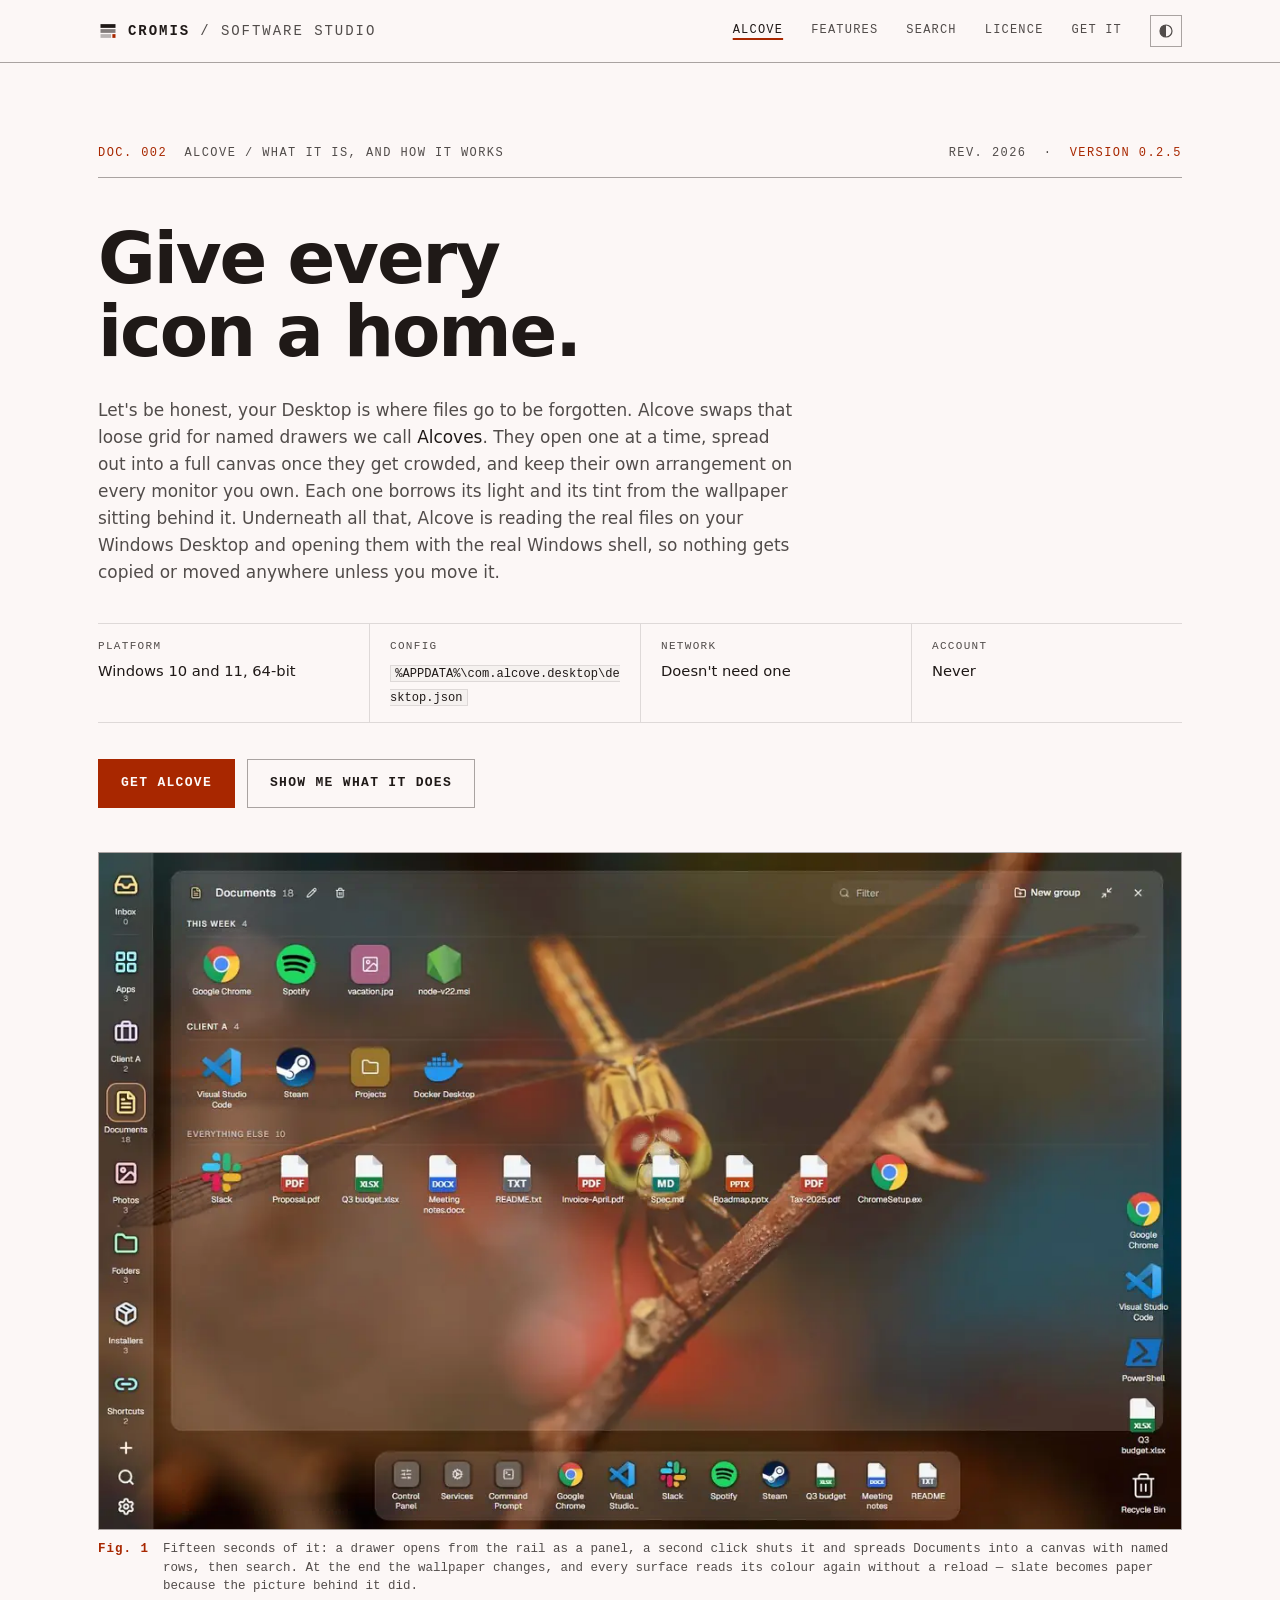
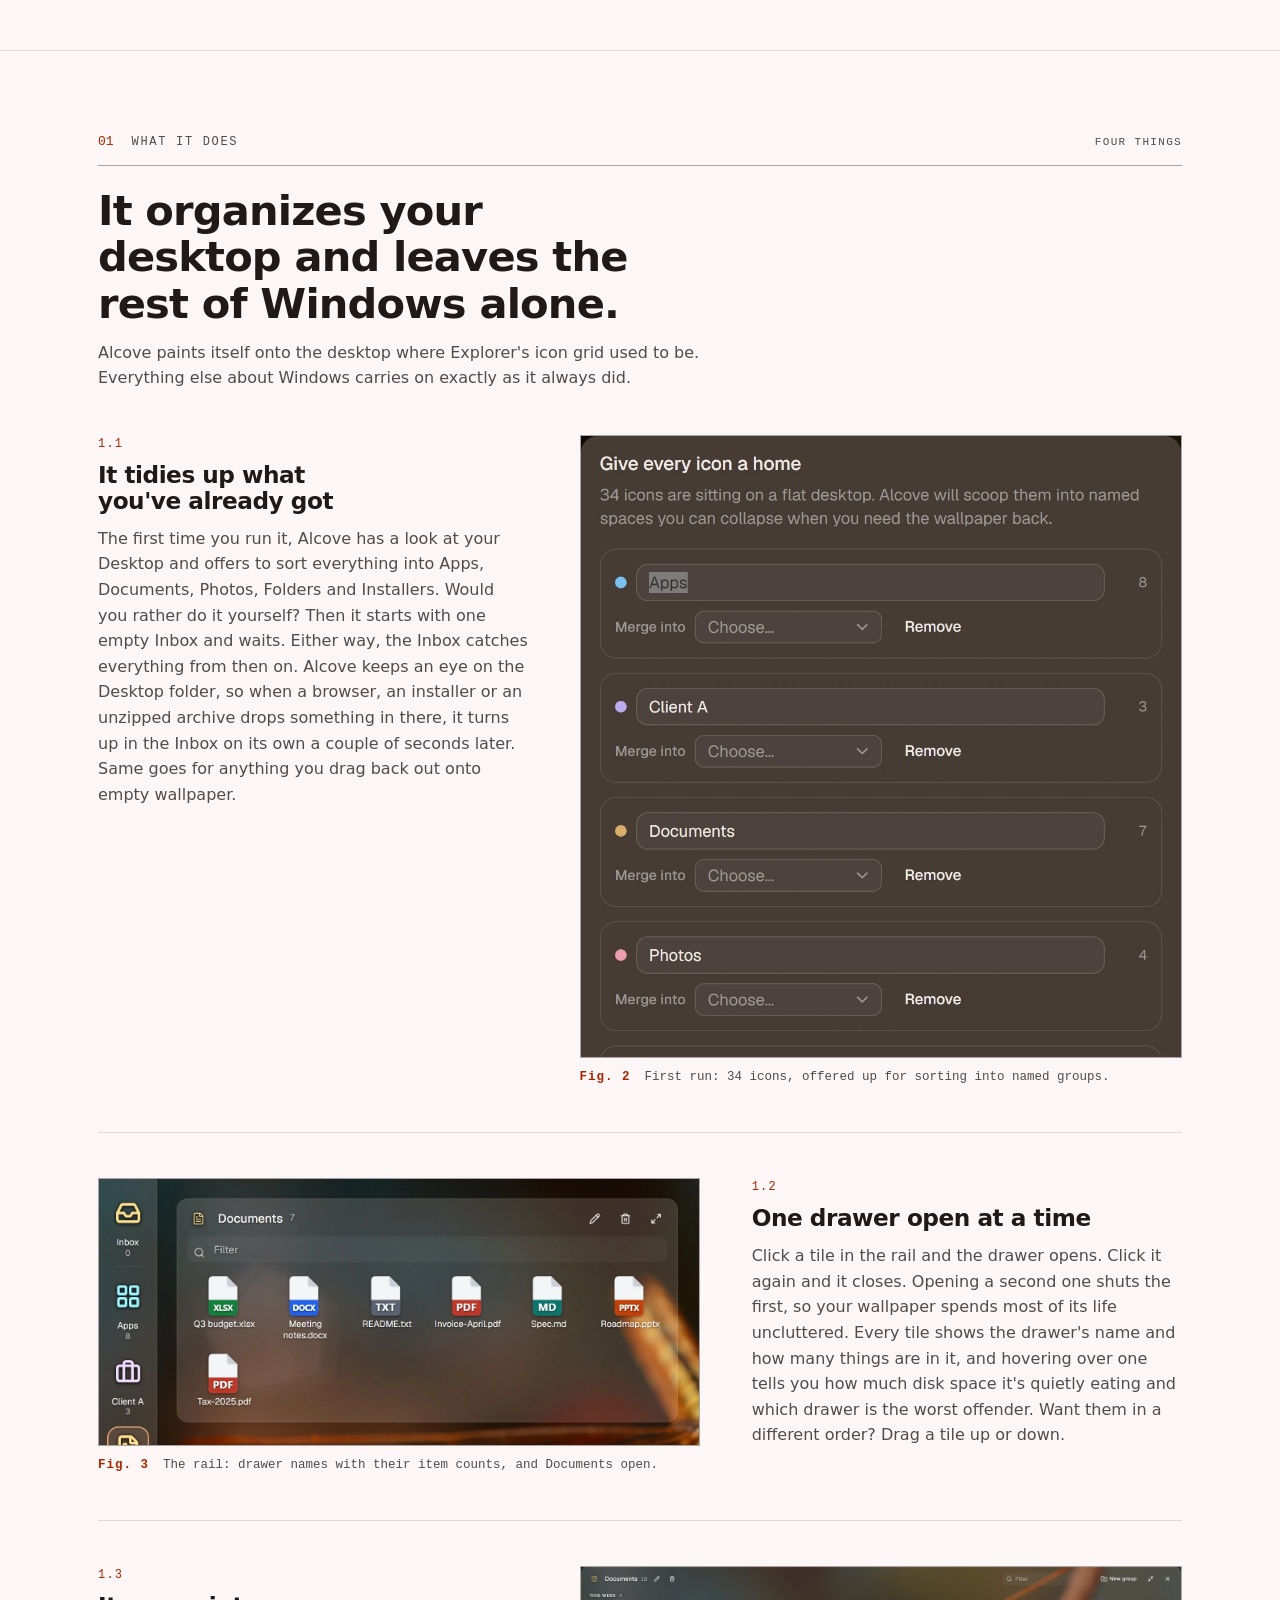
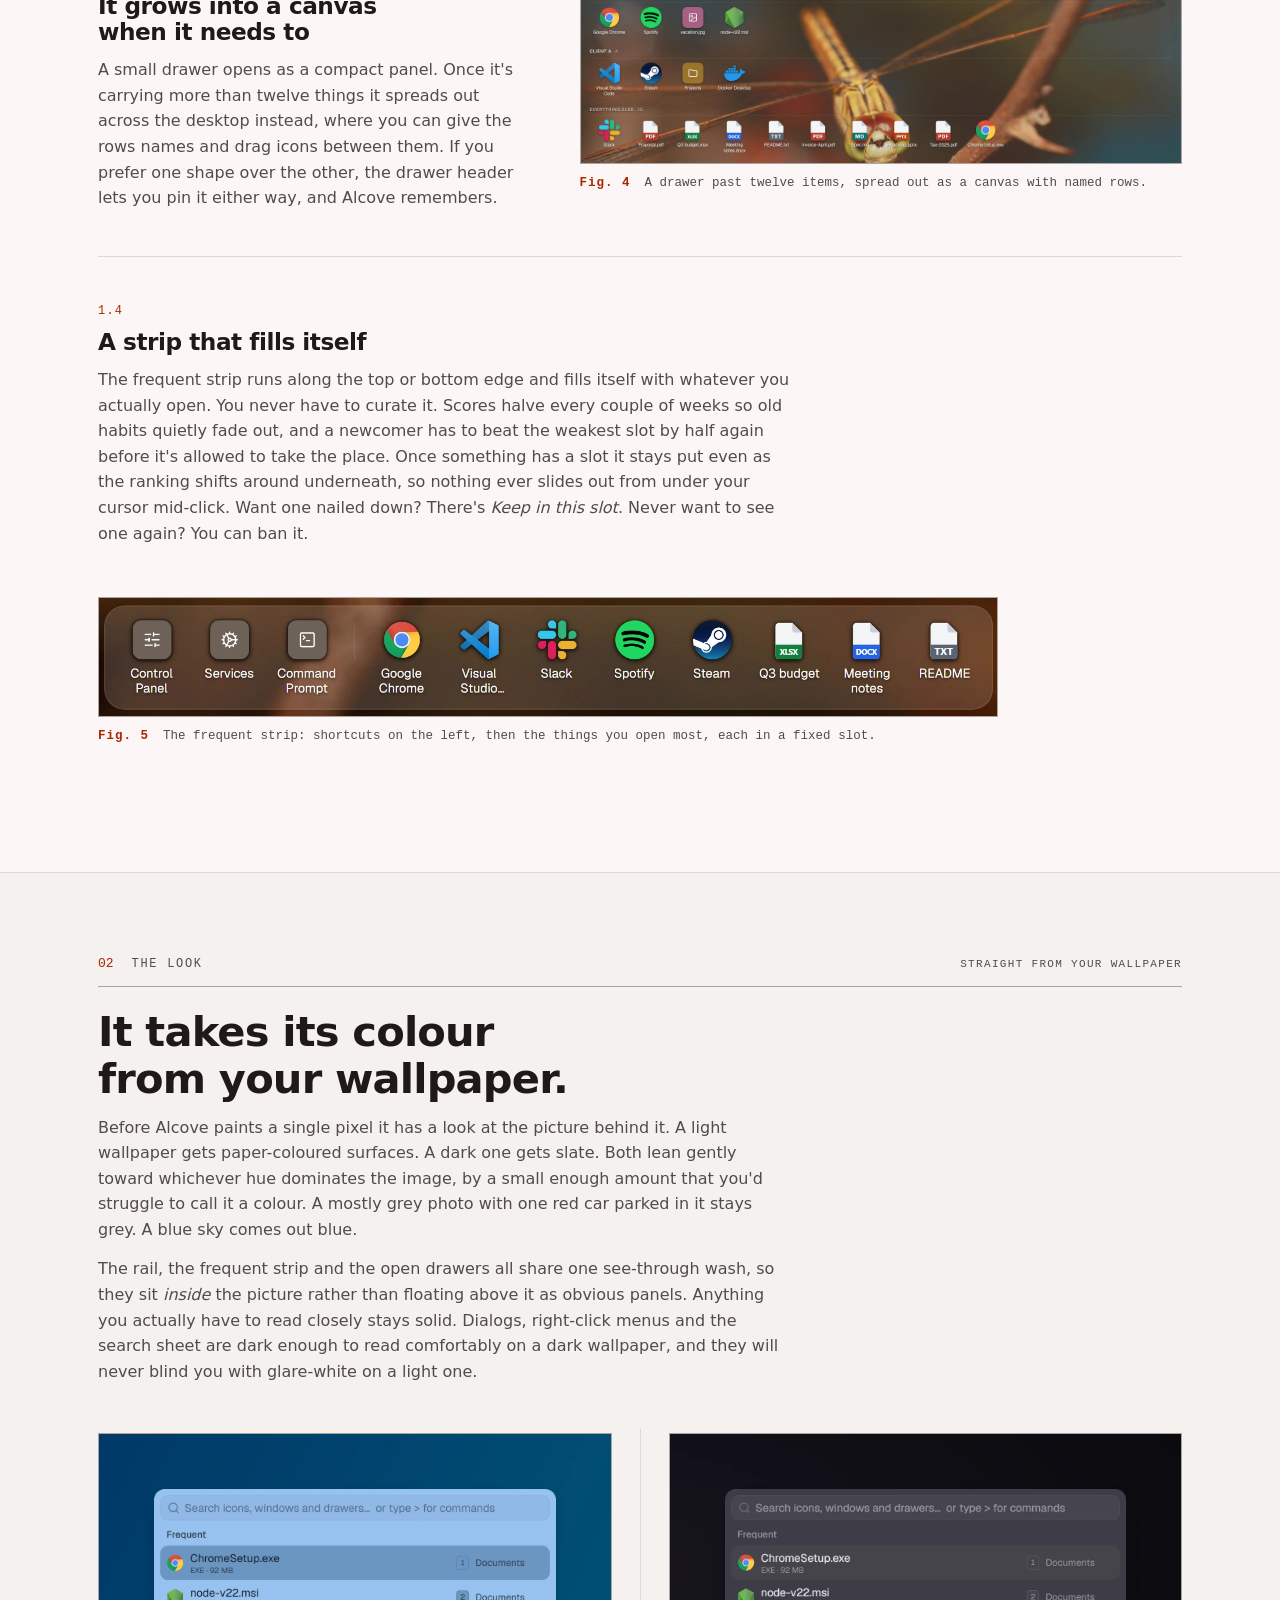
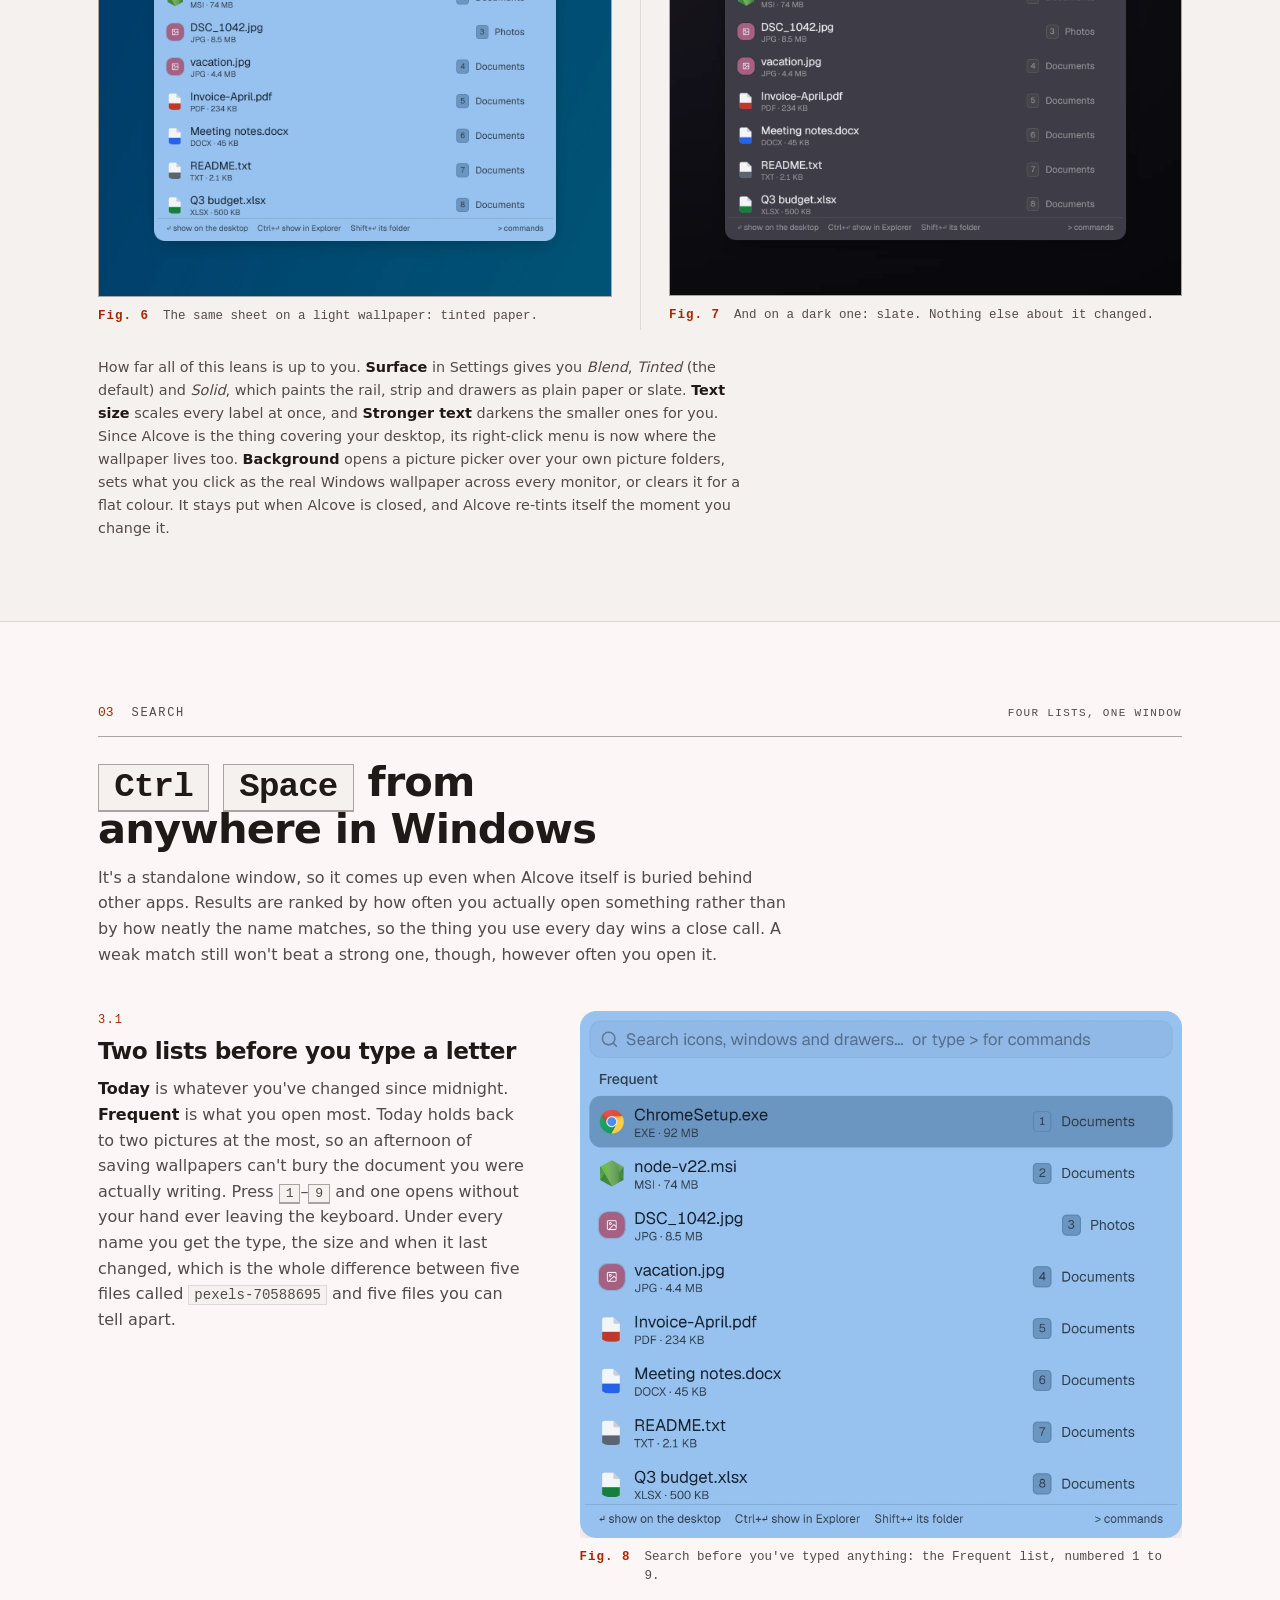
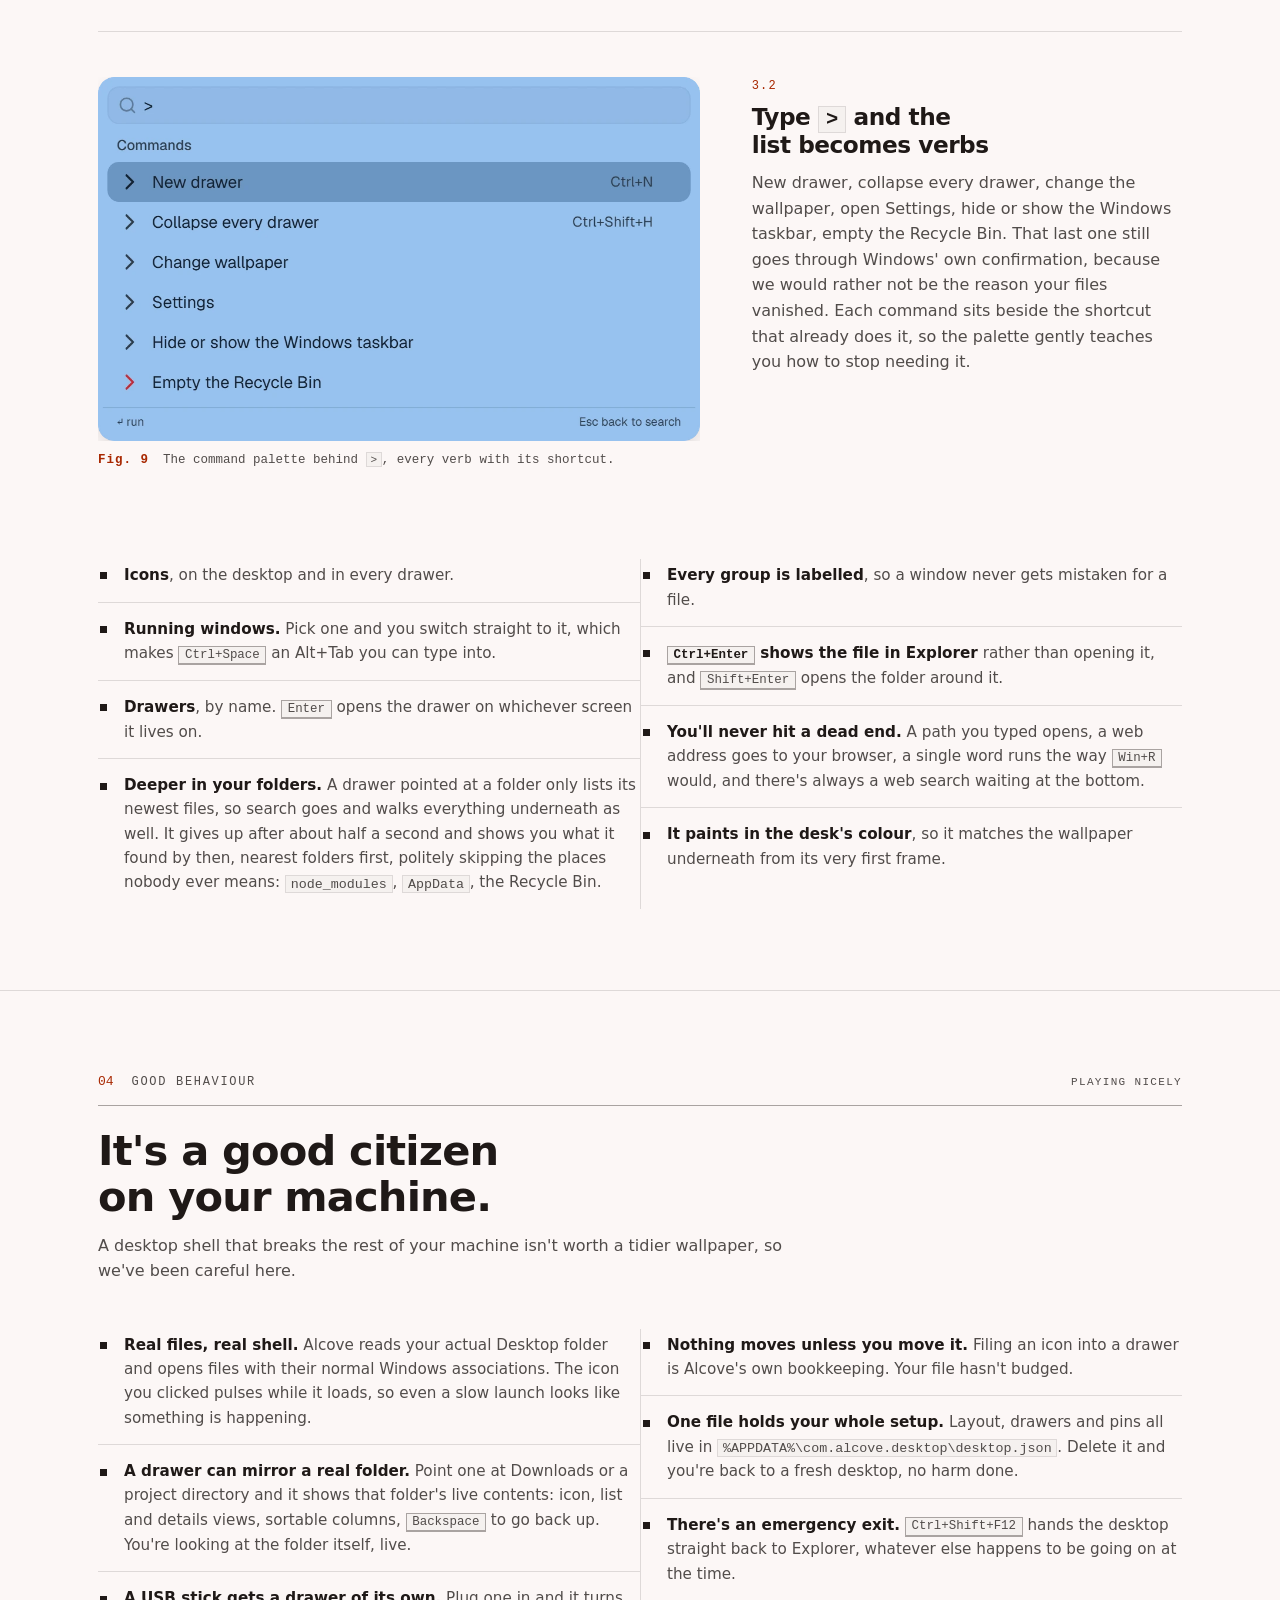
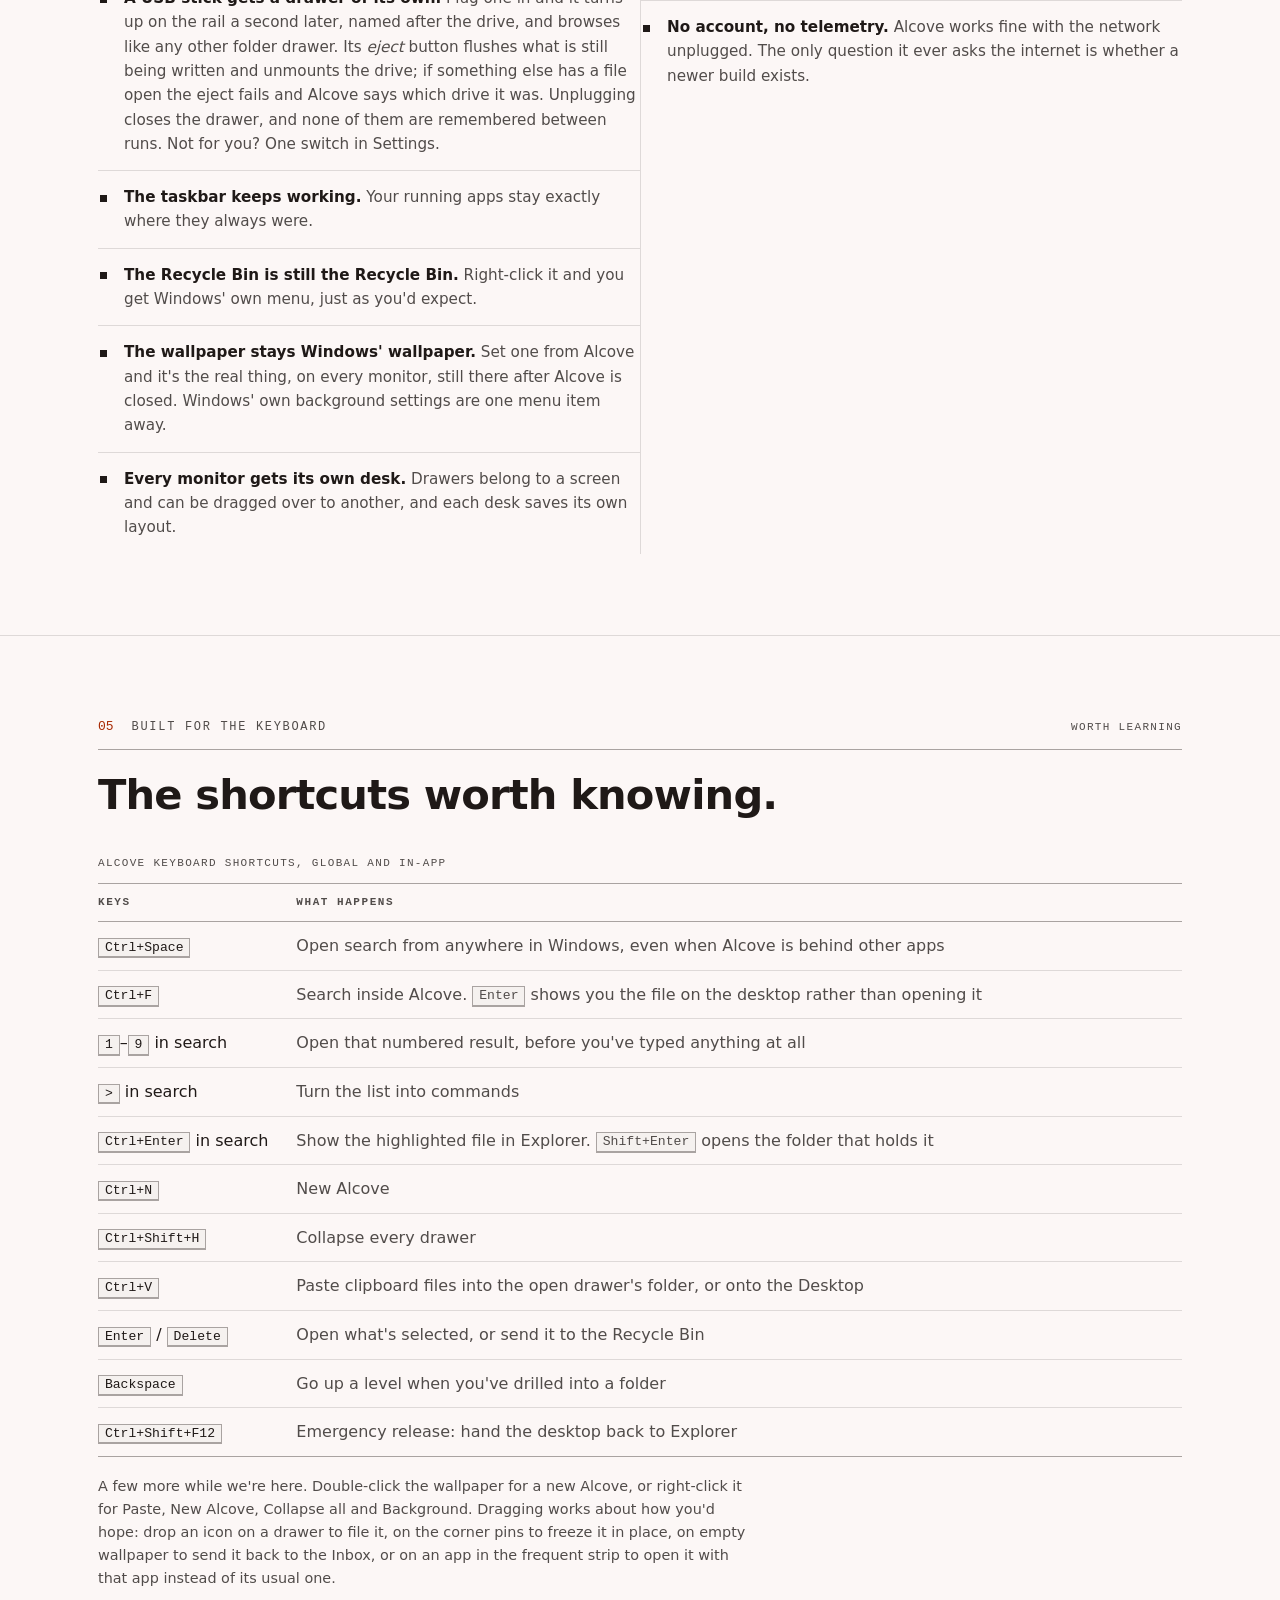
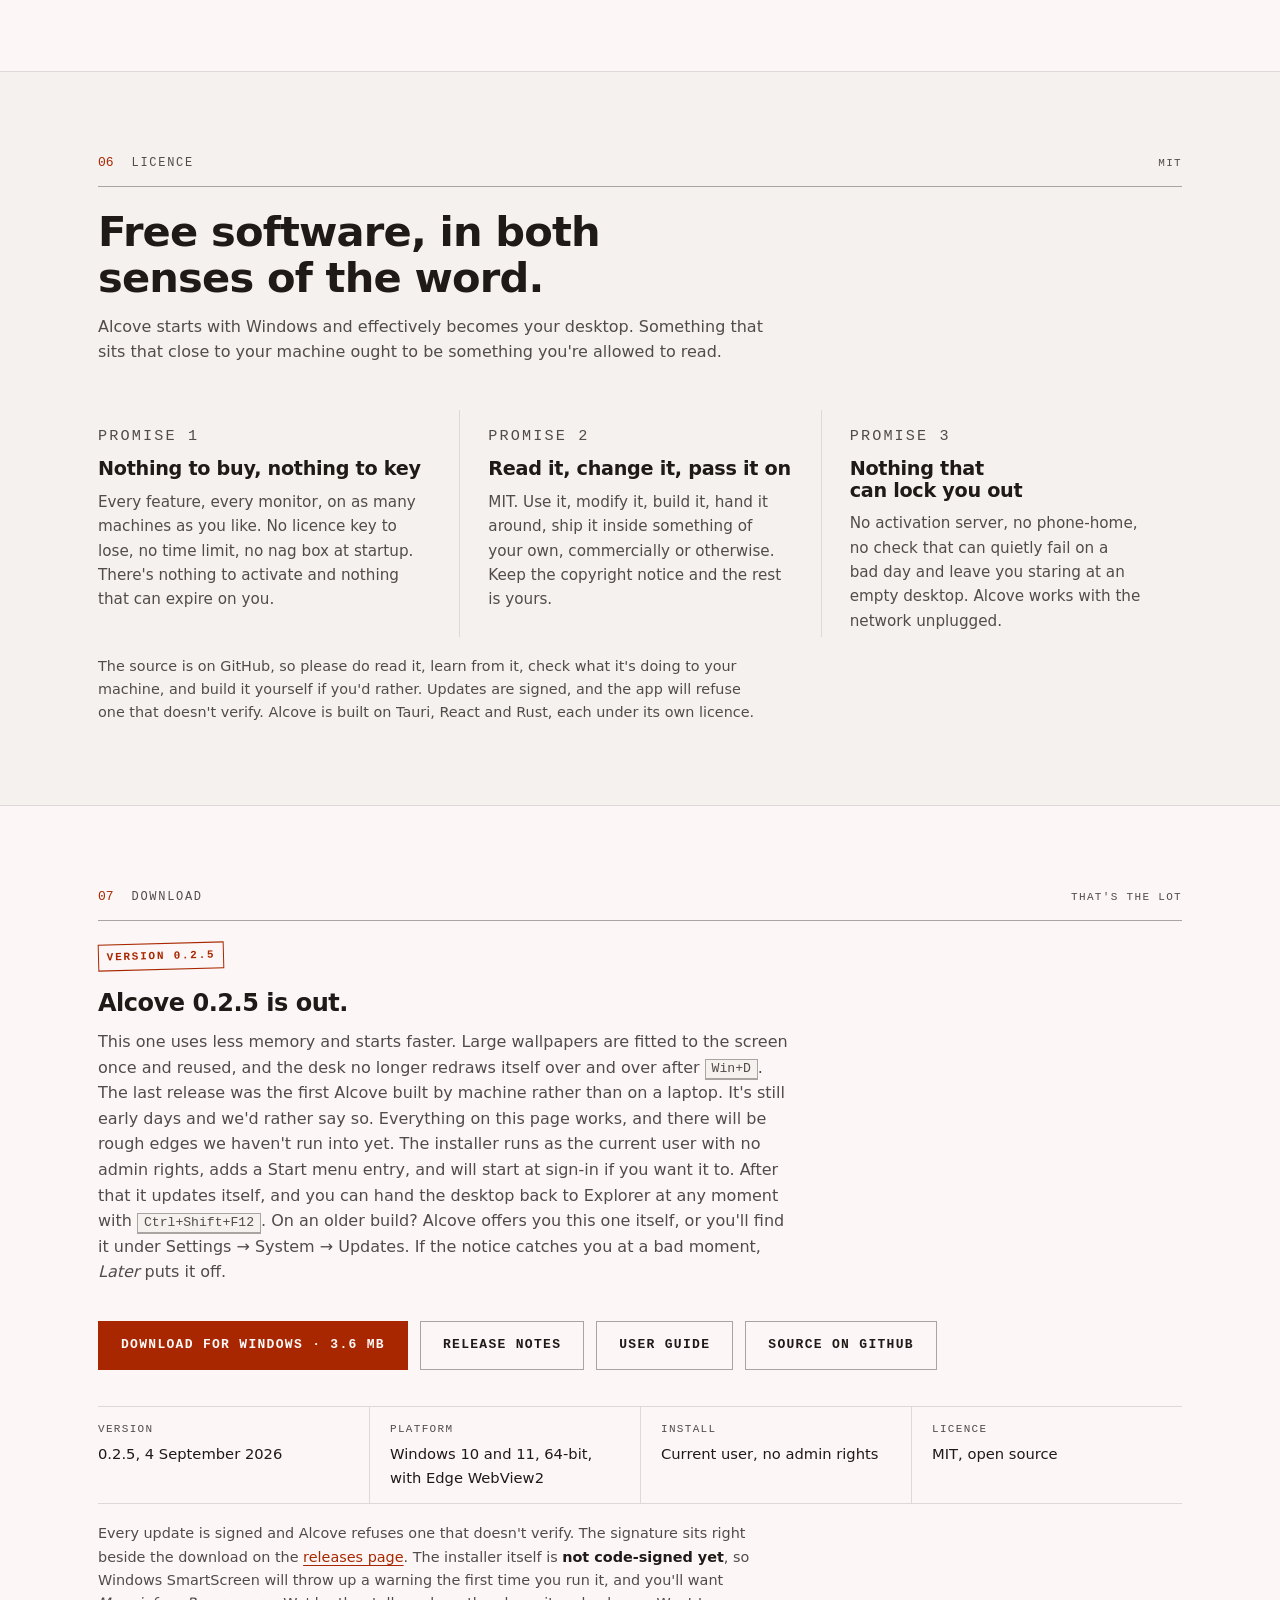
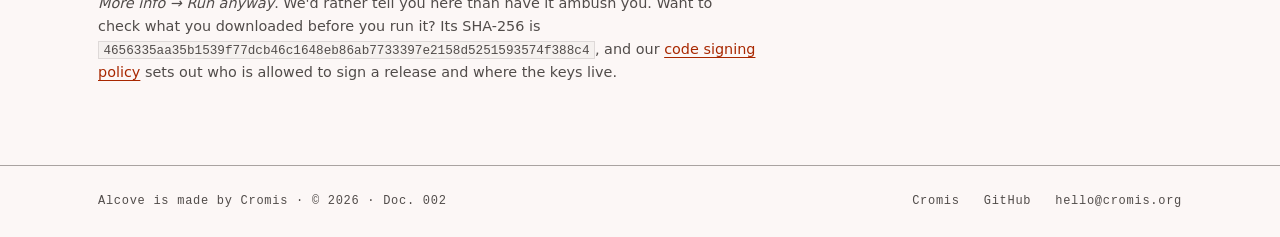
==== commit 735b81bc: "Ship Alcove 0.2.5 on the site. The download, checksum and version stamps now point at 0.2.5. This on" ====
--- a/alcove/index.html
+++ b/alcove/index.html
@@ -56,7 +56,7 @@
     <div class="wrap">
       <p class="doc-line">
         <span><span class="doc-no">DOC. 002</span> &nbsp;Alcove / what it is, and how it works</span>
-        <span>Rev. 2026 &nbsp;·&nbsp; <span class="doc-no">Version 0.2.4</span></span>
+        <span>Rev. 2026 &nbsp;·&nbsp; <span class="doc-no">Version 0.2.5</span></span>
       </p>
       <h1>Give every icon a home.</h1>
       <p class="lede">Let's be honest, your Desktop is where files go to be forgotten. Alcove
@@ -419,13 +419,13 @@
         <span class="sec-tag">That's the lot</span>
       </p>
       <div class="status-line">
-        <span class="stamp">Version 0.2.4</span>
-      </div>
-      <h2 style="margin-top:20px">Alcove 0.2.4 is out.</h2>
-      <p class="sec-sub">Nothing you can see changes in this one. It's the first
-      Alcove built by machine rather than on a laptop: cut from a tagged commit, carrying a
-      build attestation you can check against the source, with its SHA-256 printed below. The
-      last release was the one that brought USB drawers, the wallpaper picker and ranked search.
+        <span class="stamp">Version 0.2.5</span>
+      </div>
+      <h2 style="margin-top:20px">Alcove 0.2.5 is out.</h2>
+      <p class="sec-sub">This one uses less memory and starts faster. Large wallpapers
+      are fitted to the screen once and reused, and the desk no longer redraws itself
+      over and over after <kbd>Win+D</kbd>. The last release was the first Alcove built
+      by machine rather than on a laptop.
       It's still early days and we'd rather say so. Everything on this page
       works, and there will be rough edges we haven't run into yet. The installer runs as the
       current user with no admin rights, adds a Start menu entry, and will start at sign-in if
@@ -434,13 +434,13 @@
       you this one itself, or you'll find it under Settings &rarr; System &rarr; Updates. If the
       notice catches you at a bad moment, <em>Later</em> puts it off.</p>
       <div class="actions">
-        <a class="btn btn-primary" href="https://github.com/izkac/alcove/releases/download/v0.2.4/Alcove_0.2.4_x64-setup.exe">Download for Windows &middot; 3.4 MB</a>
+        <a class="btn btn-primary" href="https://github.com/izkac/alcove/releases/download/v0.2.5/Alcove_0.2.5_x64-setup.exe">Download for Windows &middot; 3.6 MB</a>
         <a class="btn" href="https://github.com/izkac/alcove/releases">Release notes</a>
         <a class="btn" href="https://github.com/izkac/alcove/blob/main/docs/user-guide.md">User guide</a>
         <a class="btn" href="https://github.com/izkac/alcove">Source on GitHub</a>
       </div>
       <dl class="facts">
-        <div><dt>Version</dt><dd>0.2.4, 4 September 2026</dd></div>
+        <div><dt>Version</dt><dd>0.2.5, 4 September 2026</dd></div>
         <div><dt>Platform</dt><dd>Windows 10 and 11, 64-bit, with Edge WebView2</dd></div>
         <div><dt>Install</dt><dd>Current user, no admin rights</dd></div>
         <div><dt>Licence</dt><dd>MIT, open source</dd></div>
@@ -452,7 +452,7 @@
       the first time you run it, and you'll want <em>More info &rarr; Run anyway</em>. We'd
       rather tell you here than have it ambush you. Want to check what you downloaded before
       you run it? Its SHA-256 is
-      <code>1cf290735a20abca00520050da2cc97840ee8e30736be1fef071b013ee33dfe7</code>, and our
+      <code>4656335aa35b1539f77dcb46c1648eb86ab7733397e2158d5251593574f388c4</code>, and our
       <a href="code-signing/">code signing policy</a> sets out who is allowed to sign a release
       and where the keys live.</p>
     </div>
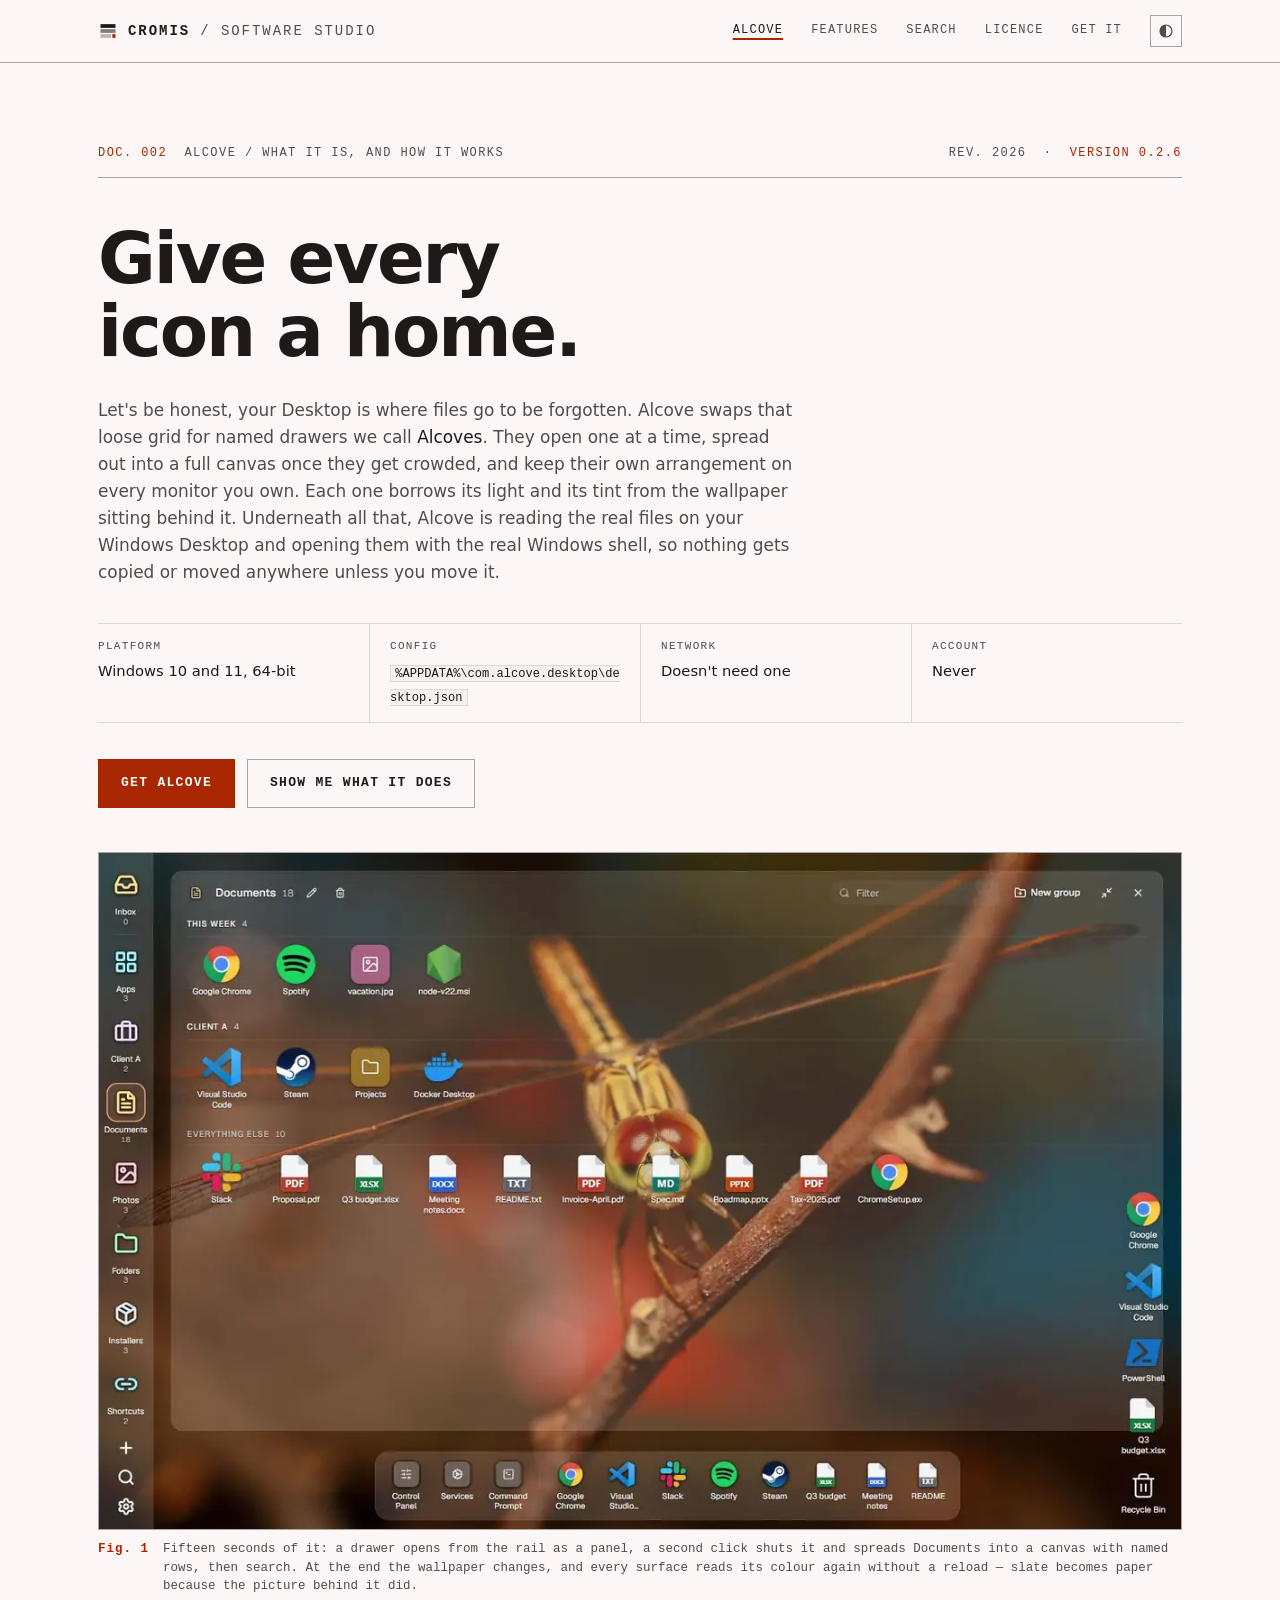
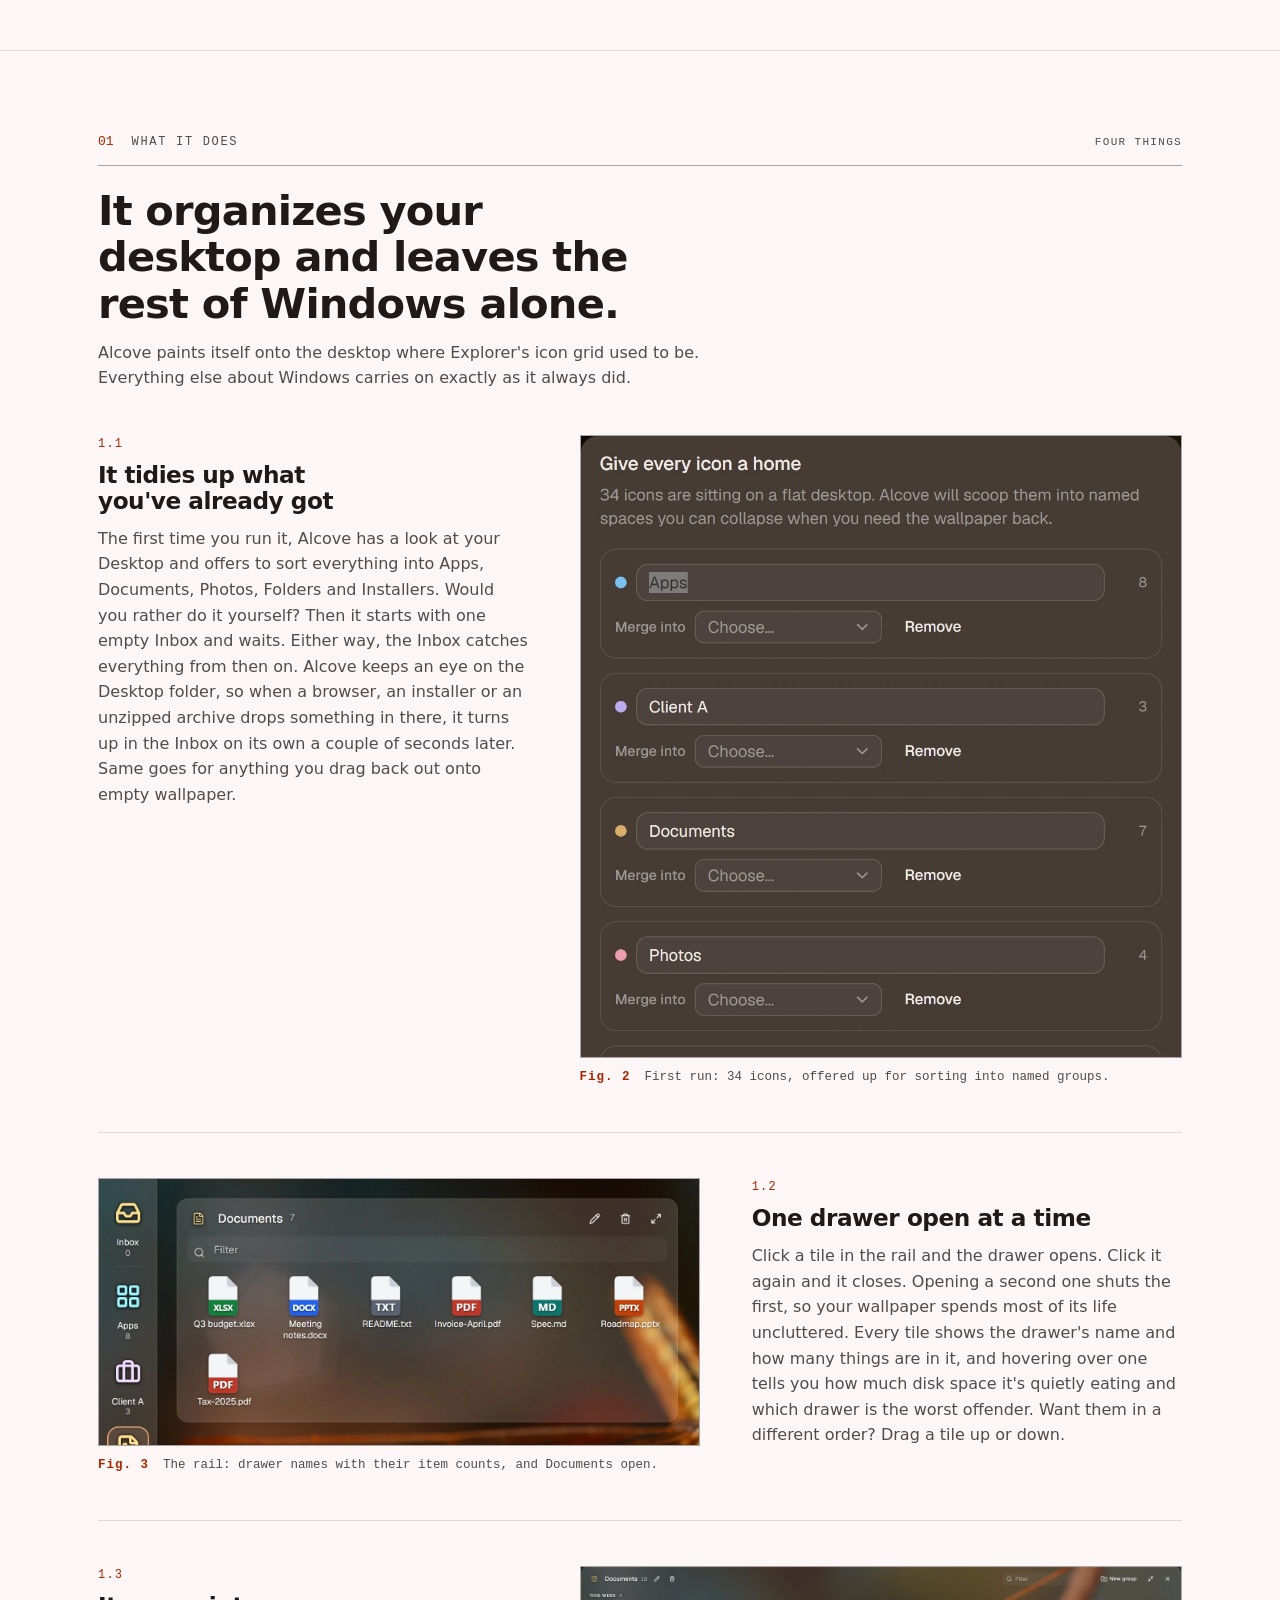
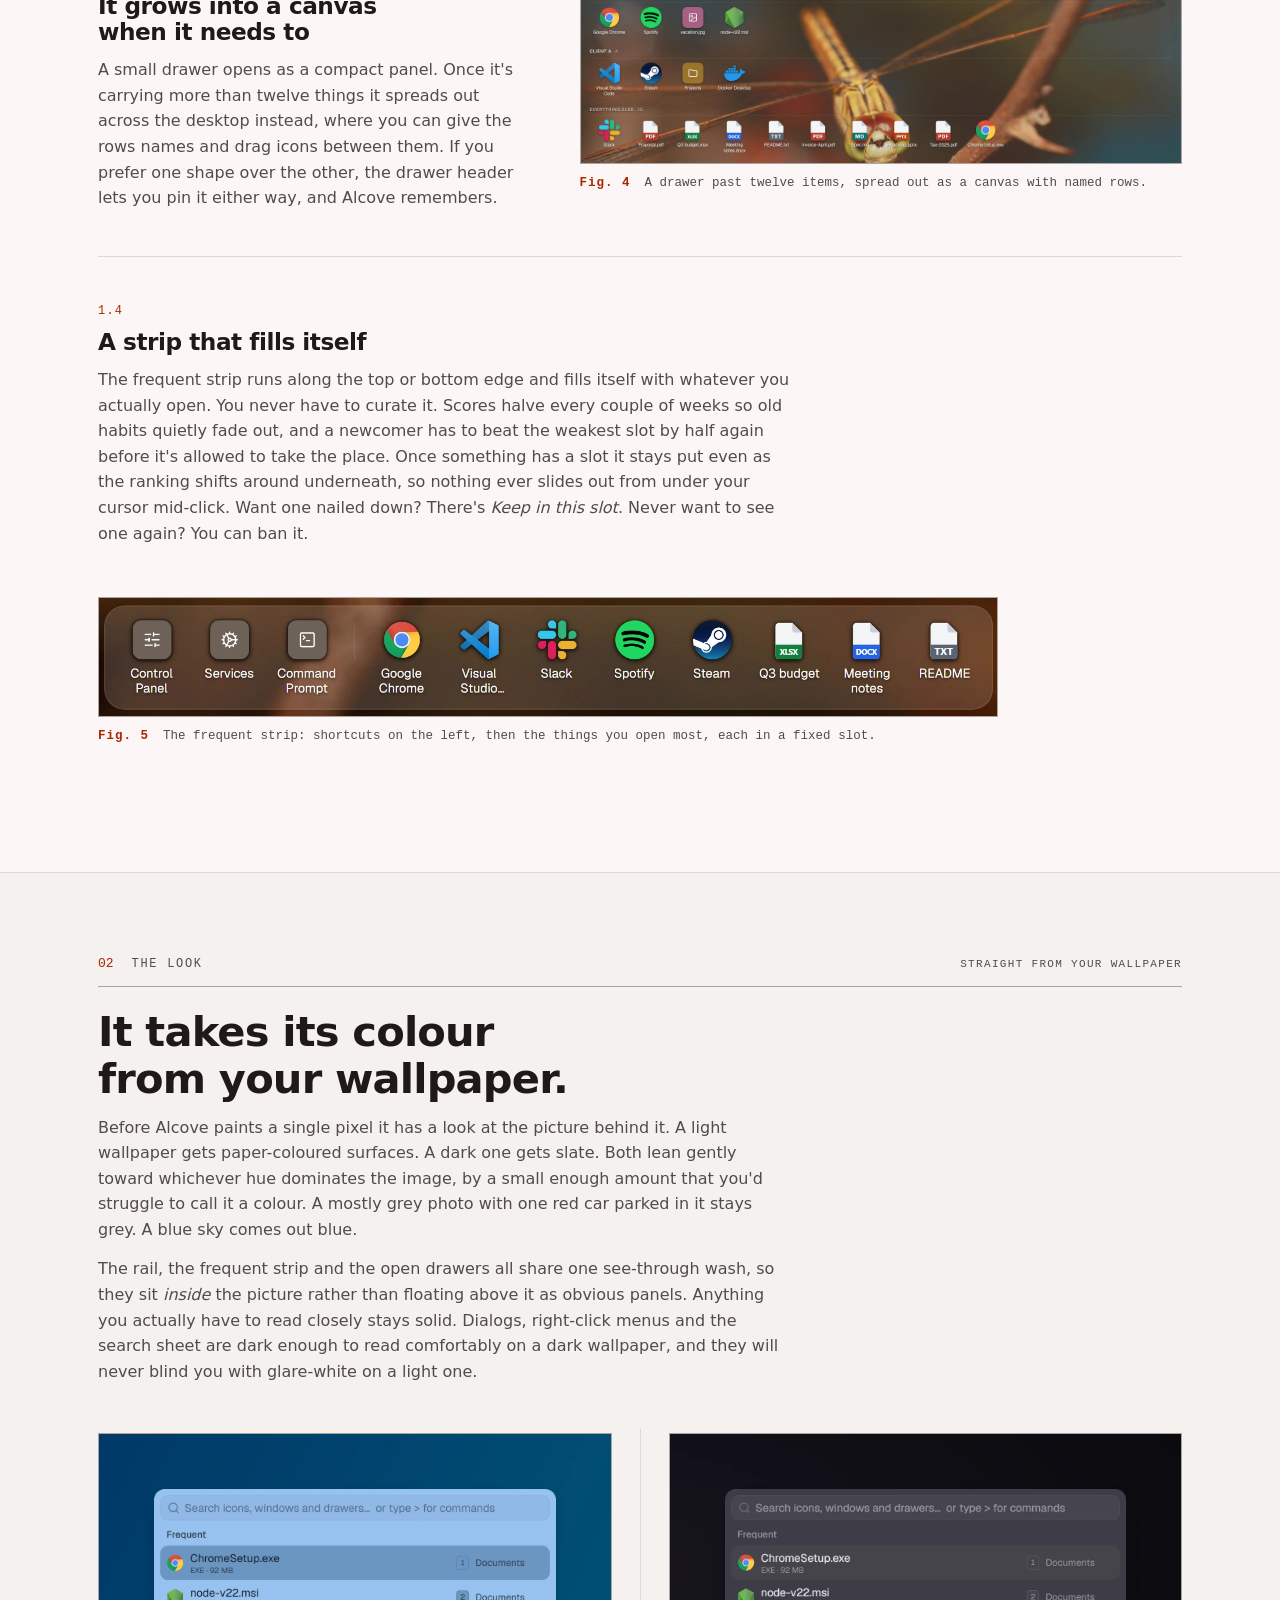
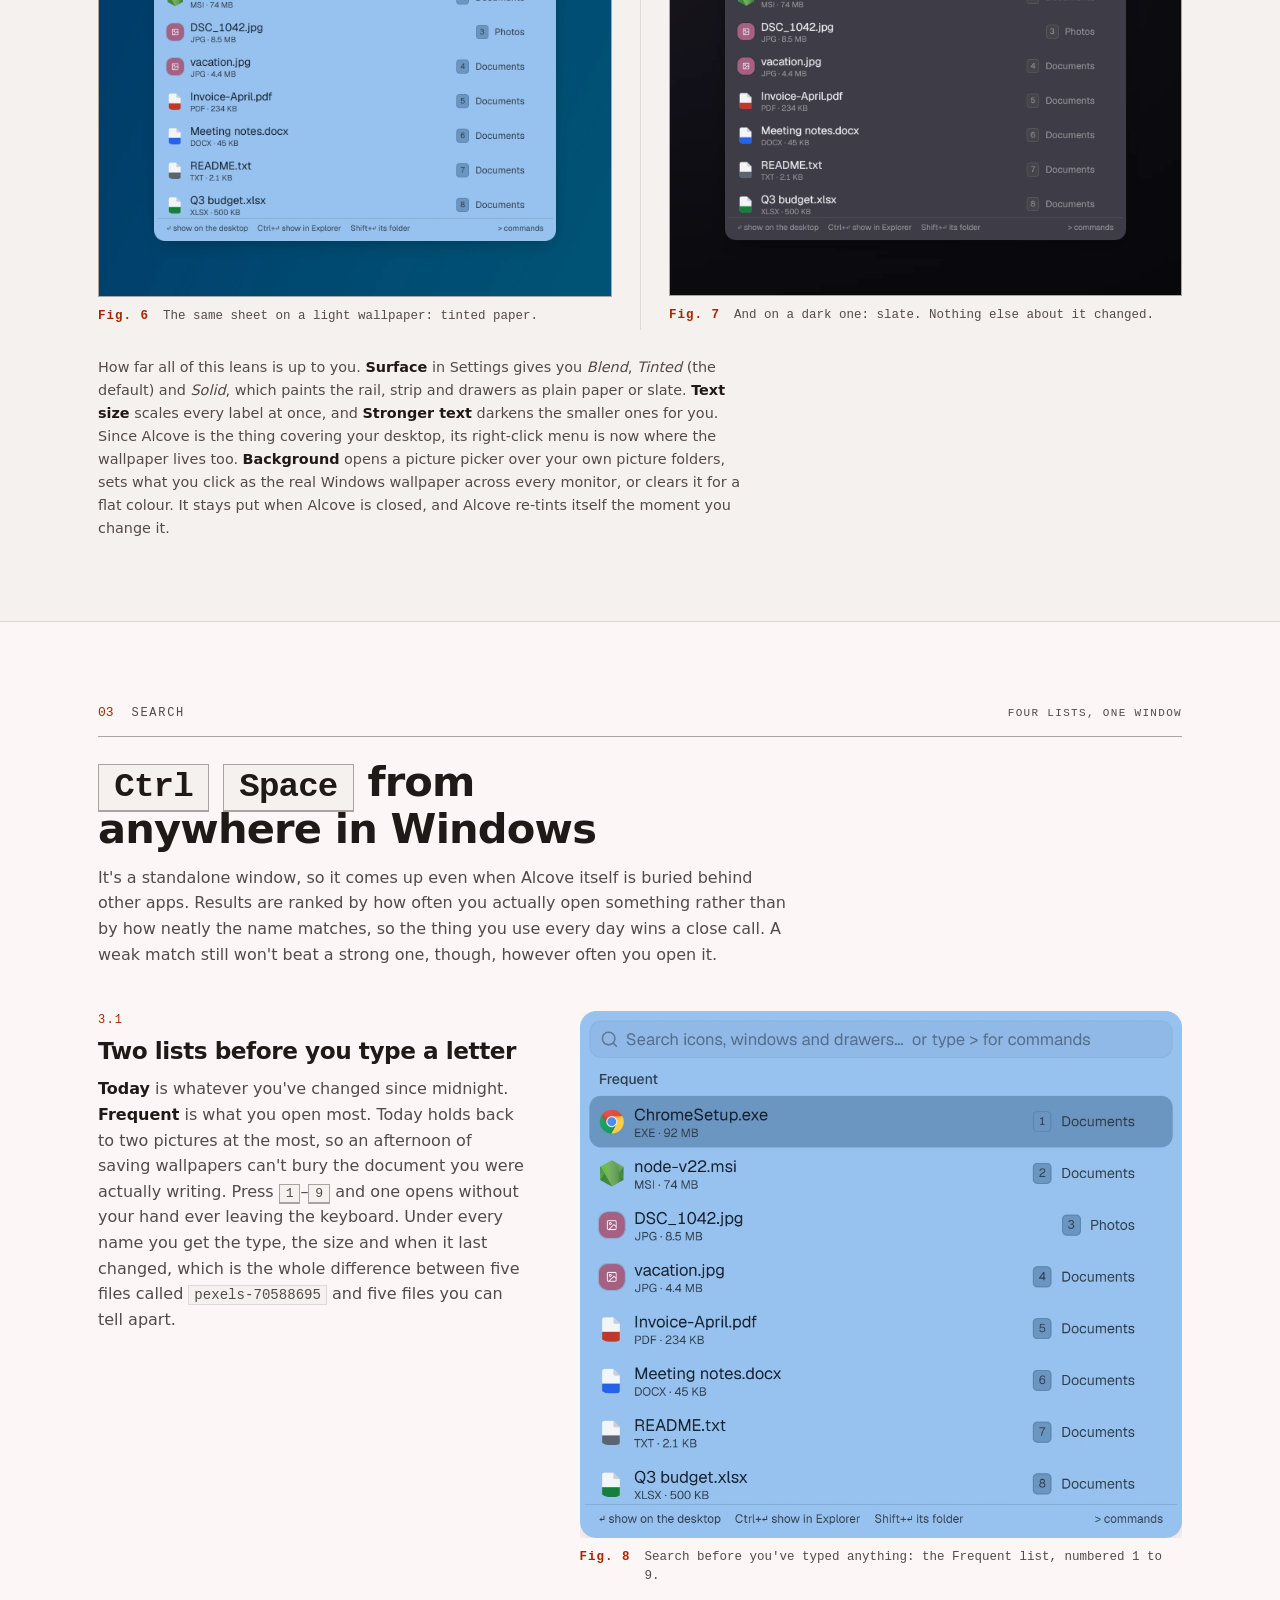
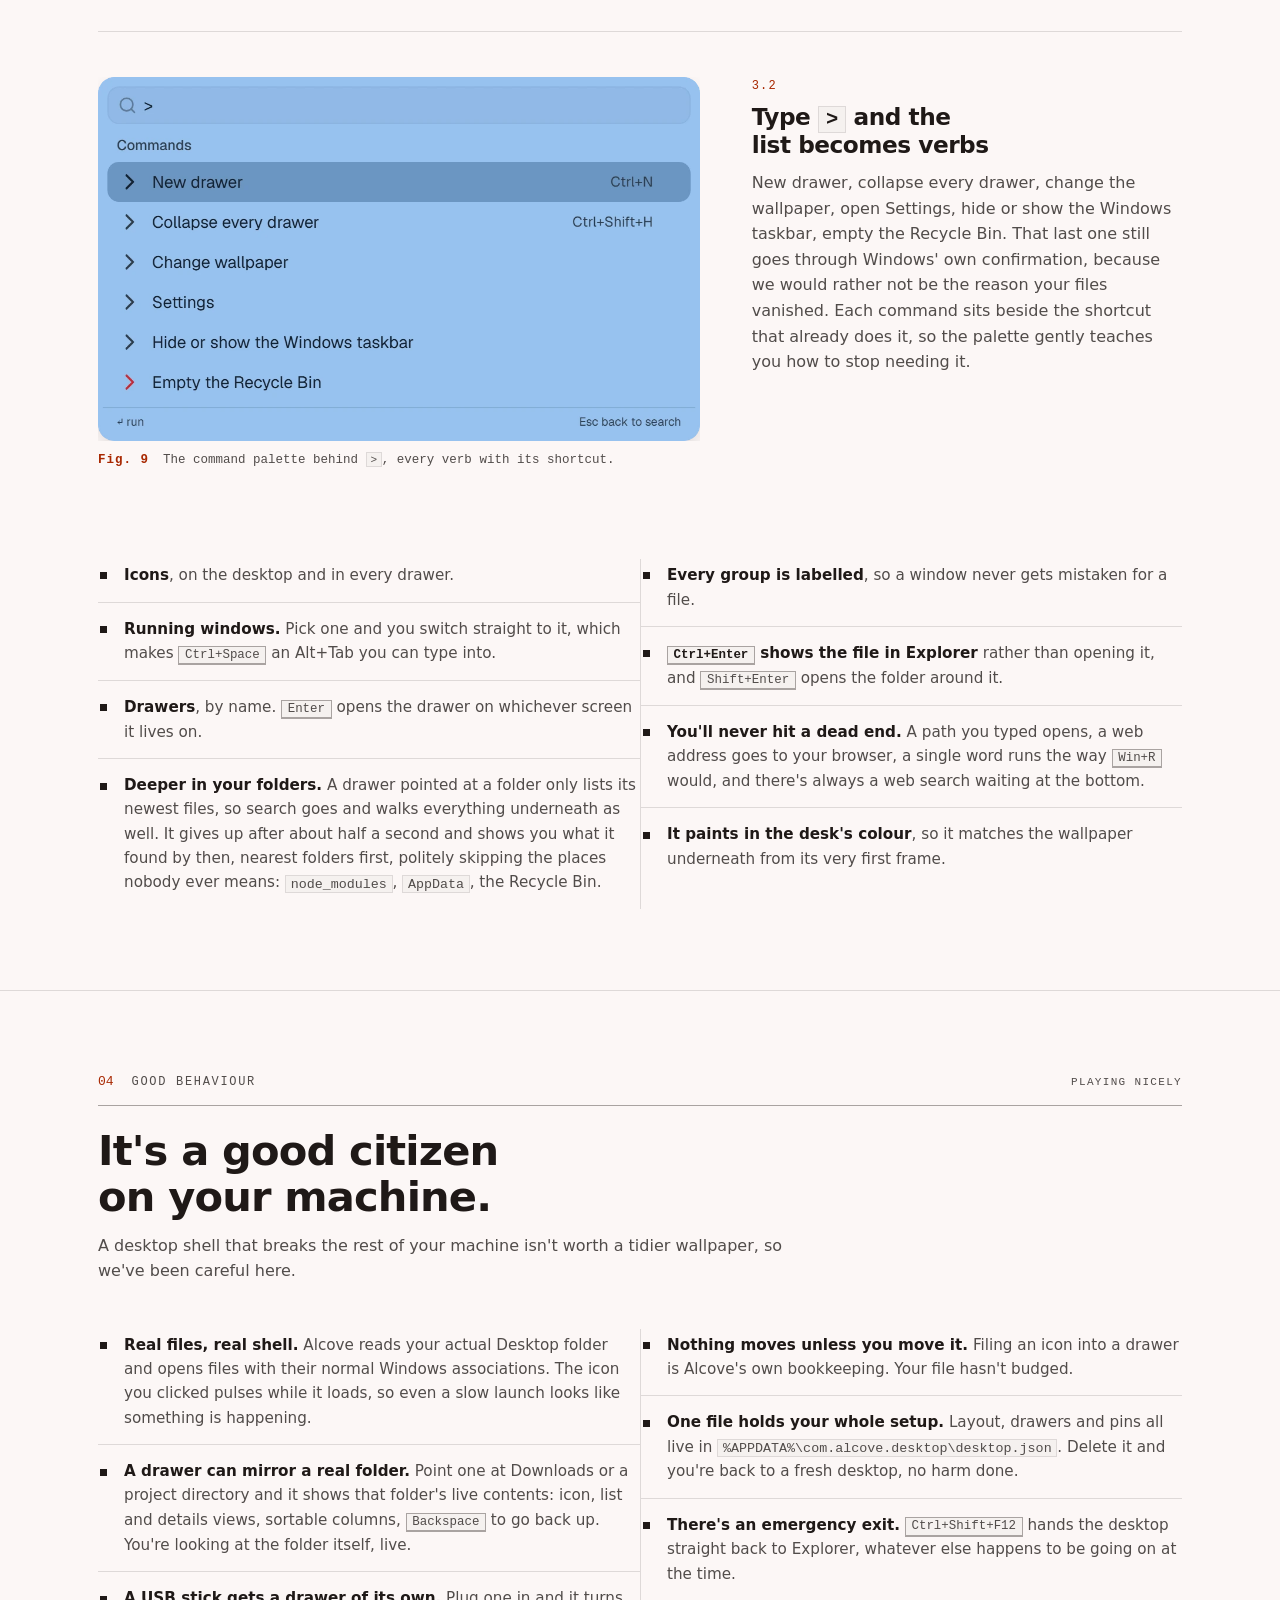
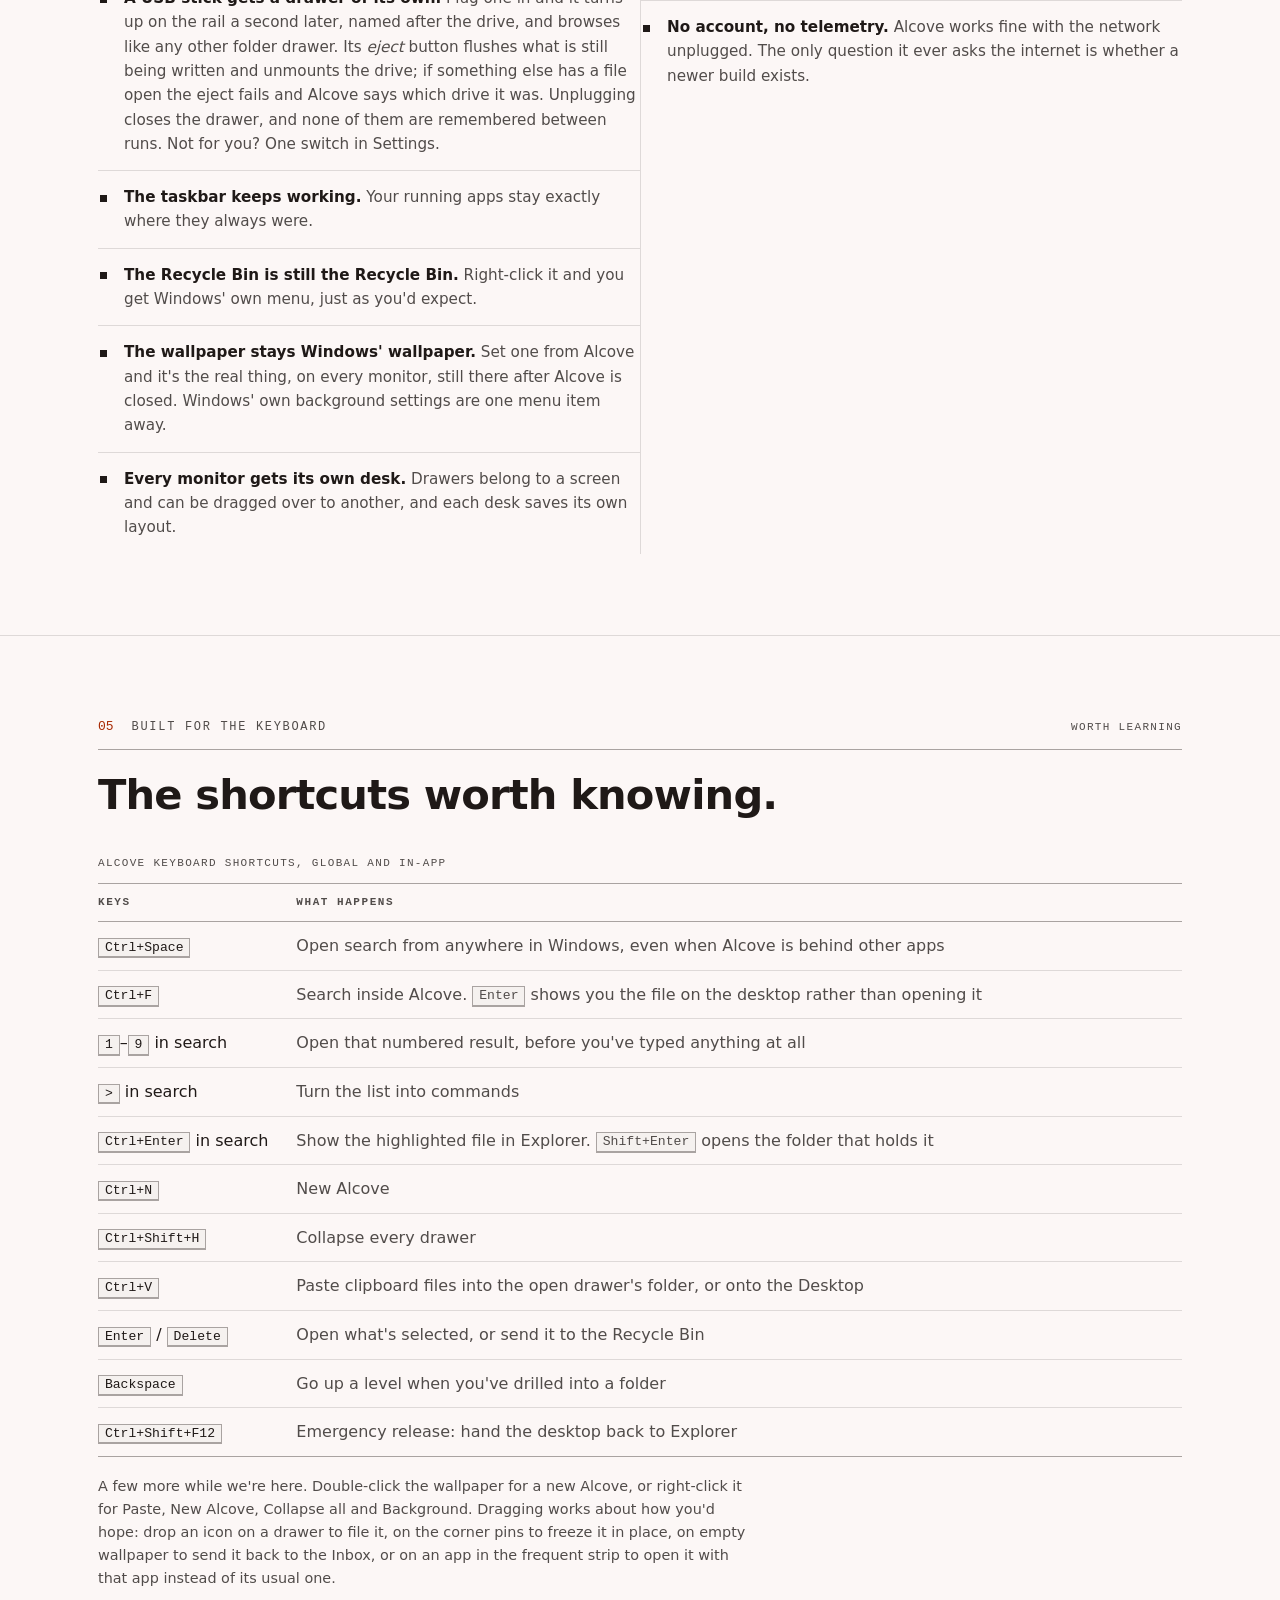
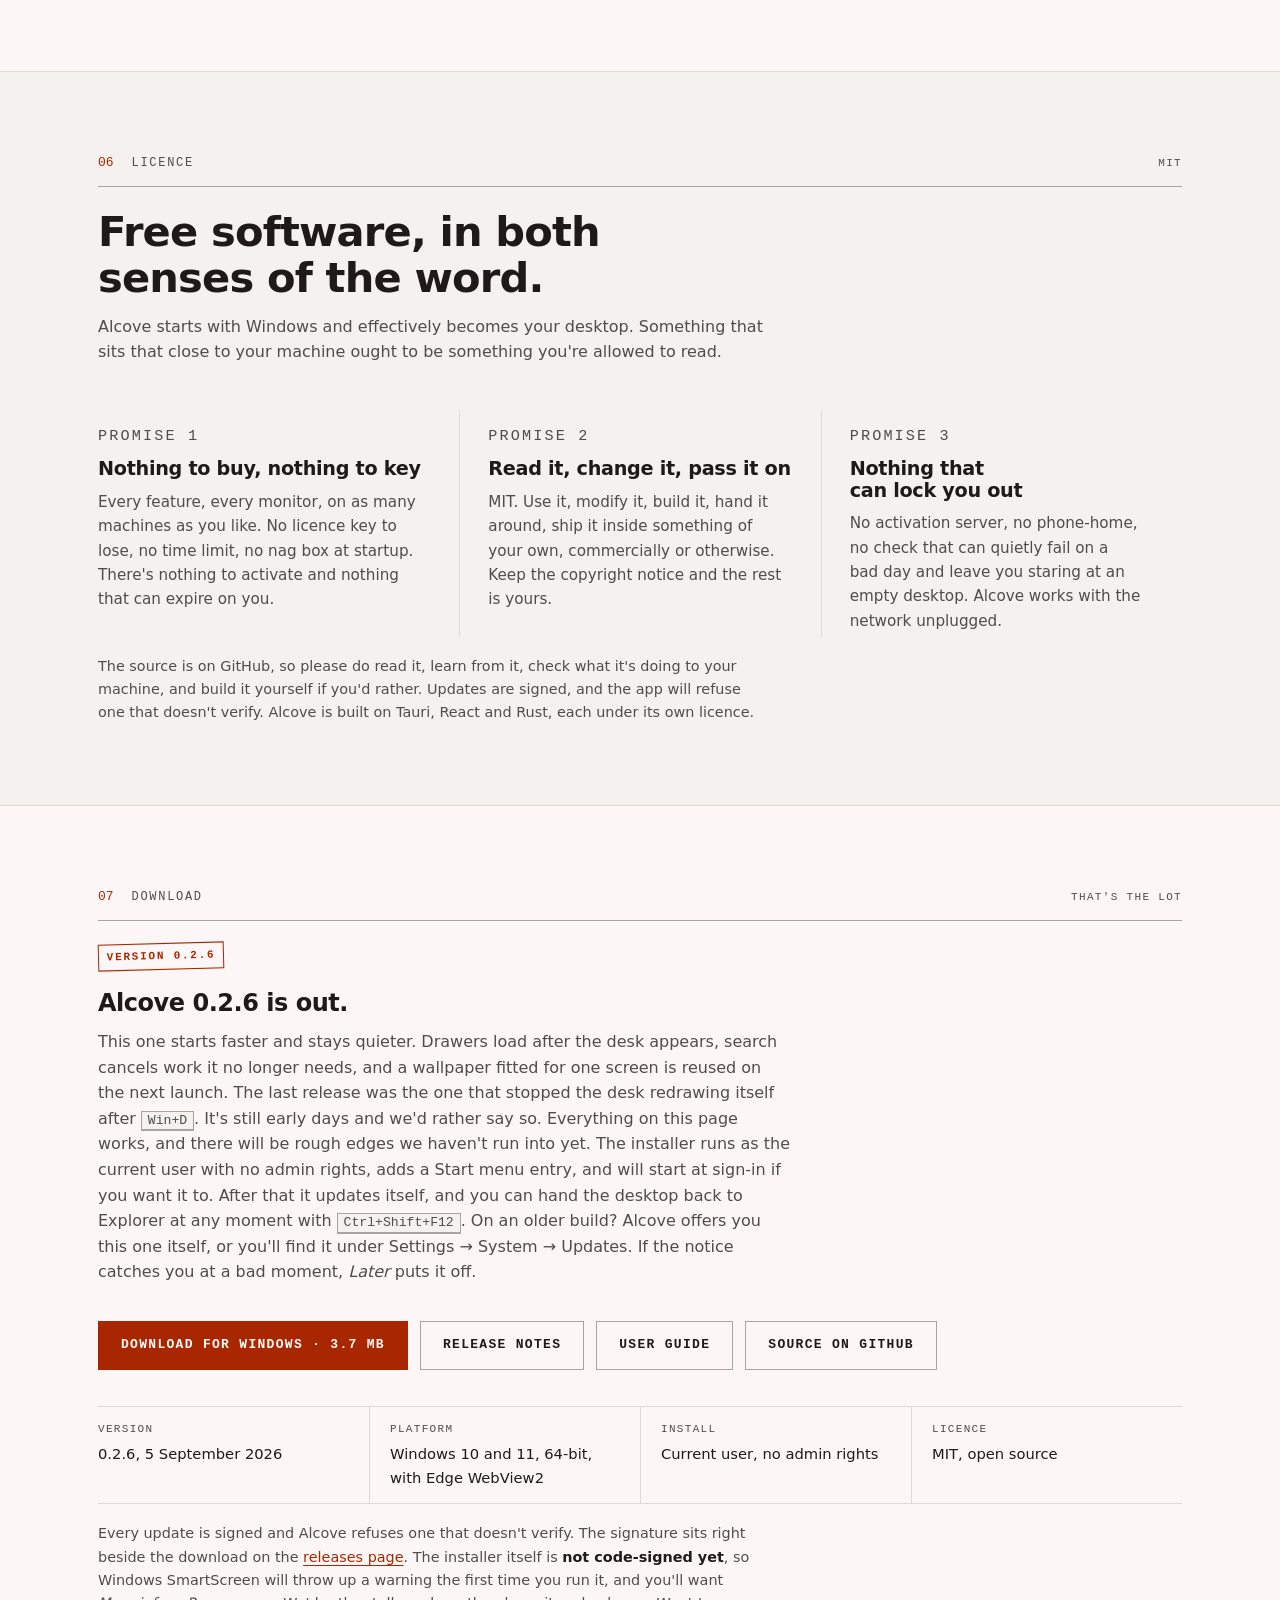
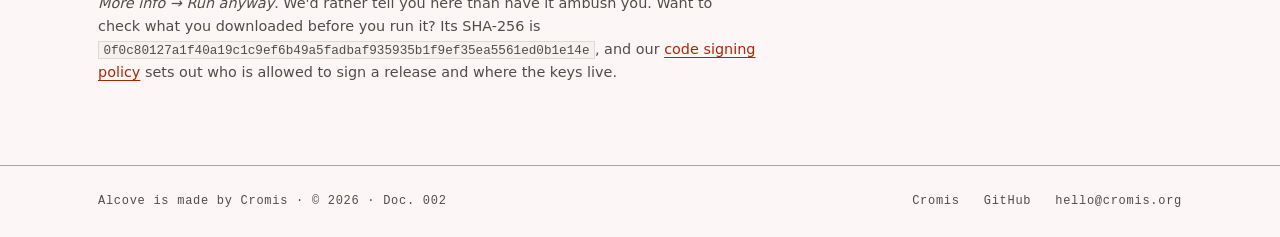
==== commit 8b22fcb1: "Ship Alcove 0.2.6 on the site. The download, checksum and version stamps now point at 0.2.6. This on" ====
--- a/alcove/index.html
+++ b/alcove/index.html
@@ -56,7 +56,7 @@
     <div class="wrap">
       <p class="doc-line">
         <span><span class="doc-no">DOC. 002</span> &nbsp;Alcove / what it is, and how it works</span>
-        <span>Rev. 2026 &nbsp;·&nbsp; <span class="doc-no">Version 0.2.5</span></span>
+        <span>Rev. 2026 &nbsp;·&nbsp; <span class="doc-no">Version 0.2.6</span></span>
       </p>
       <h1>Give every icon a home.</h1>
       <p class="lede">Let's be honest, your Desktop is where files go to be forgotten. Alcove
@@ -419,13 +419,13 @@
         <span class="sec-tag">That's the lot</span>
       </p>
       <div class="status-line">
-        <span class="stamp">Version 0.2.5</span>
-      </div>
-      <h2 style="margin-top:20px">Alcove 0.2.5 is out.</h2>
-      <p class="sec-sub">This one uses less memory and starts faster. Large wallpapers
-      are fitted to the screen once and reused, and the desk no longer redraws itself
-      over and over after <kbd>Win+D</kbd>. The last release was the first Alcove built
-      by machine rather than on a laptop.
+        <span class="stamp">Version 0.2.6</span>
+      </div>
+      <h2 style="margin-top:20px">Alcove 0.2.6 is out.</h2>
+      <p class="sec-sub">This one starts faster and stays quieter. Drawers load after
+      the desk appears, search cancels work it no longer needs, and a wallpaper fitted
+      for one screen is reused on the next launch. The last release was the one that
+      stopped the desk redrawing itself after <kbd>Win+D</kbd>.
       It's still early days and we'd rather say so. Everything on this page
       works, and there will be rough edges we haven't run into yet. The installer runs as the
       current user with no admin rights, adds a Start menu entry, and will start at sign-in if
@@ -434,13 +434,13 @@
       you this one itself, or you'll find it under Settings &rarr; System &rarr; Updates. If the
       notice catches you at a bad moment, <em>Later</em> puts it off.</p>
       <div class="actions">
-        <a class="btn btn-primary" href="https://github.com/izkac/alcove/releases/download/v0.2.5/Alcove_0.2.5_x64-setup.exe">Download for Windows &middot; 3.6 MB</a>
+        <a class="btn btn-primary" href="https://github.com/izkac/alcove/releases/download/v0.2.6/Alcove_0.2.6_x64-setup.exe">Download for Windows &middot; 3.7 MB</a>
         <a class="btn" href="https://github.com/izkac/alcove/releases">Release notes</a>
         <a class="btn" href="https://github.com/izkac/alcove/blob/main/docs/user-guide.md">User guide</a>
         <a class="btn" href="https://github.com/izkac/alcove">Source on GitHub</a>
       </div>
       <dl class="facts">
-        <div><dt>Version</dt><dd>0.2.5, 4 September 2026</dd></div>
+        <div><dt>Version</dt><dd>0.2.6, 5 September 2026</dd></div>
         <div><dt>Platform</dt><dd>Windows 10 and 11, 64-bit, with Edge WebView2</dd></div>
         <div><dt>Install</dt><dd>Current user, no admin rights</dd></div>
         <div><dt>Licence</dt><dd>MIT, open source</dd></div>
@@ -452,7 +452,7 @@
       the first time you run it, and you'll want <em>More info &rarr; Run anyway</em>. We'd
       rather tell you here than have it ambush you. Want to check what you downloaded before
       you run it? Its SHA-256 is
-      <code>4656335aa35b1539f77dcb46c1648eb86ab7733397e2158d5251593574f388c4</code>, and our
+      <code>0f0c80127a1f40a19c1c9ef6b49a5fadbaf935935b1f9ef35ea5561ed0b1e14e</code>, and our
       <a href="code-signing/">code signing policy</a> sets out who is allowed to sign a release
       and where the keys live.</p>
     </div>
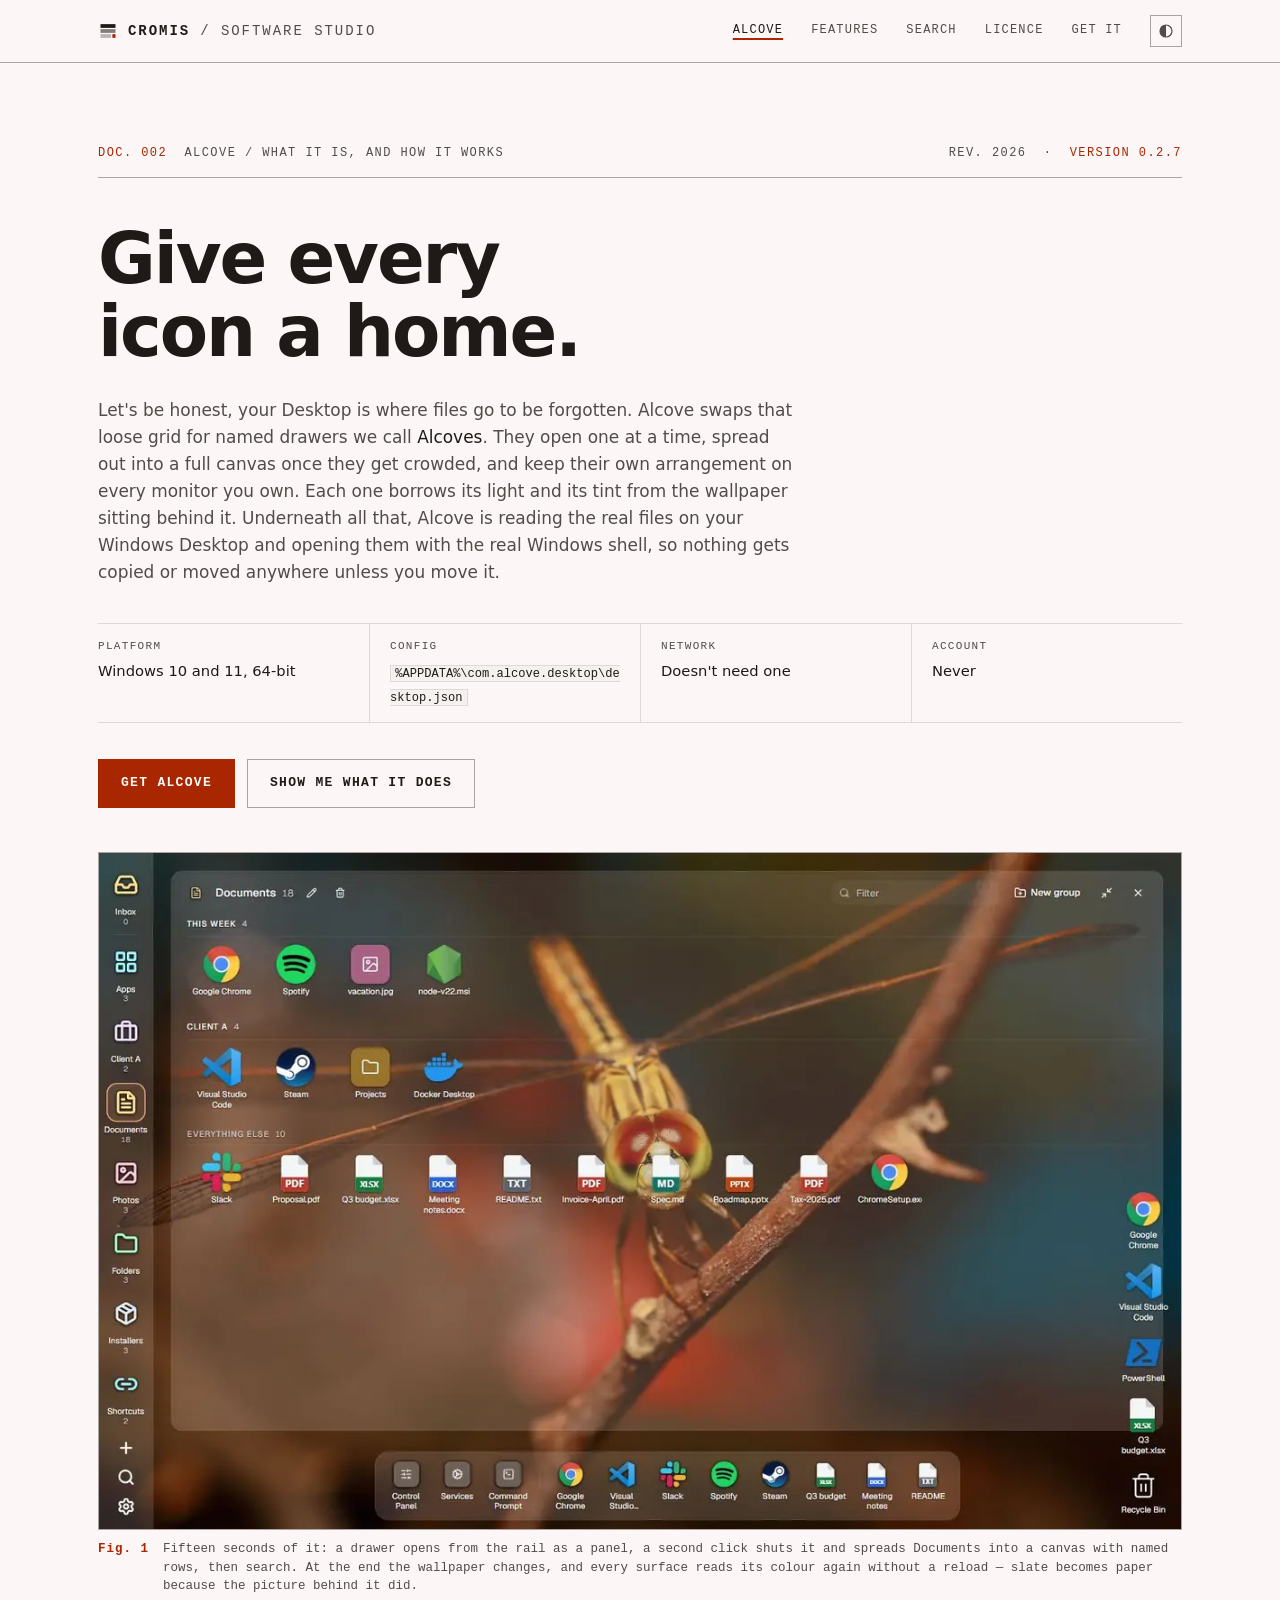
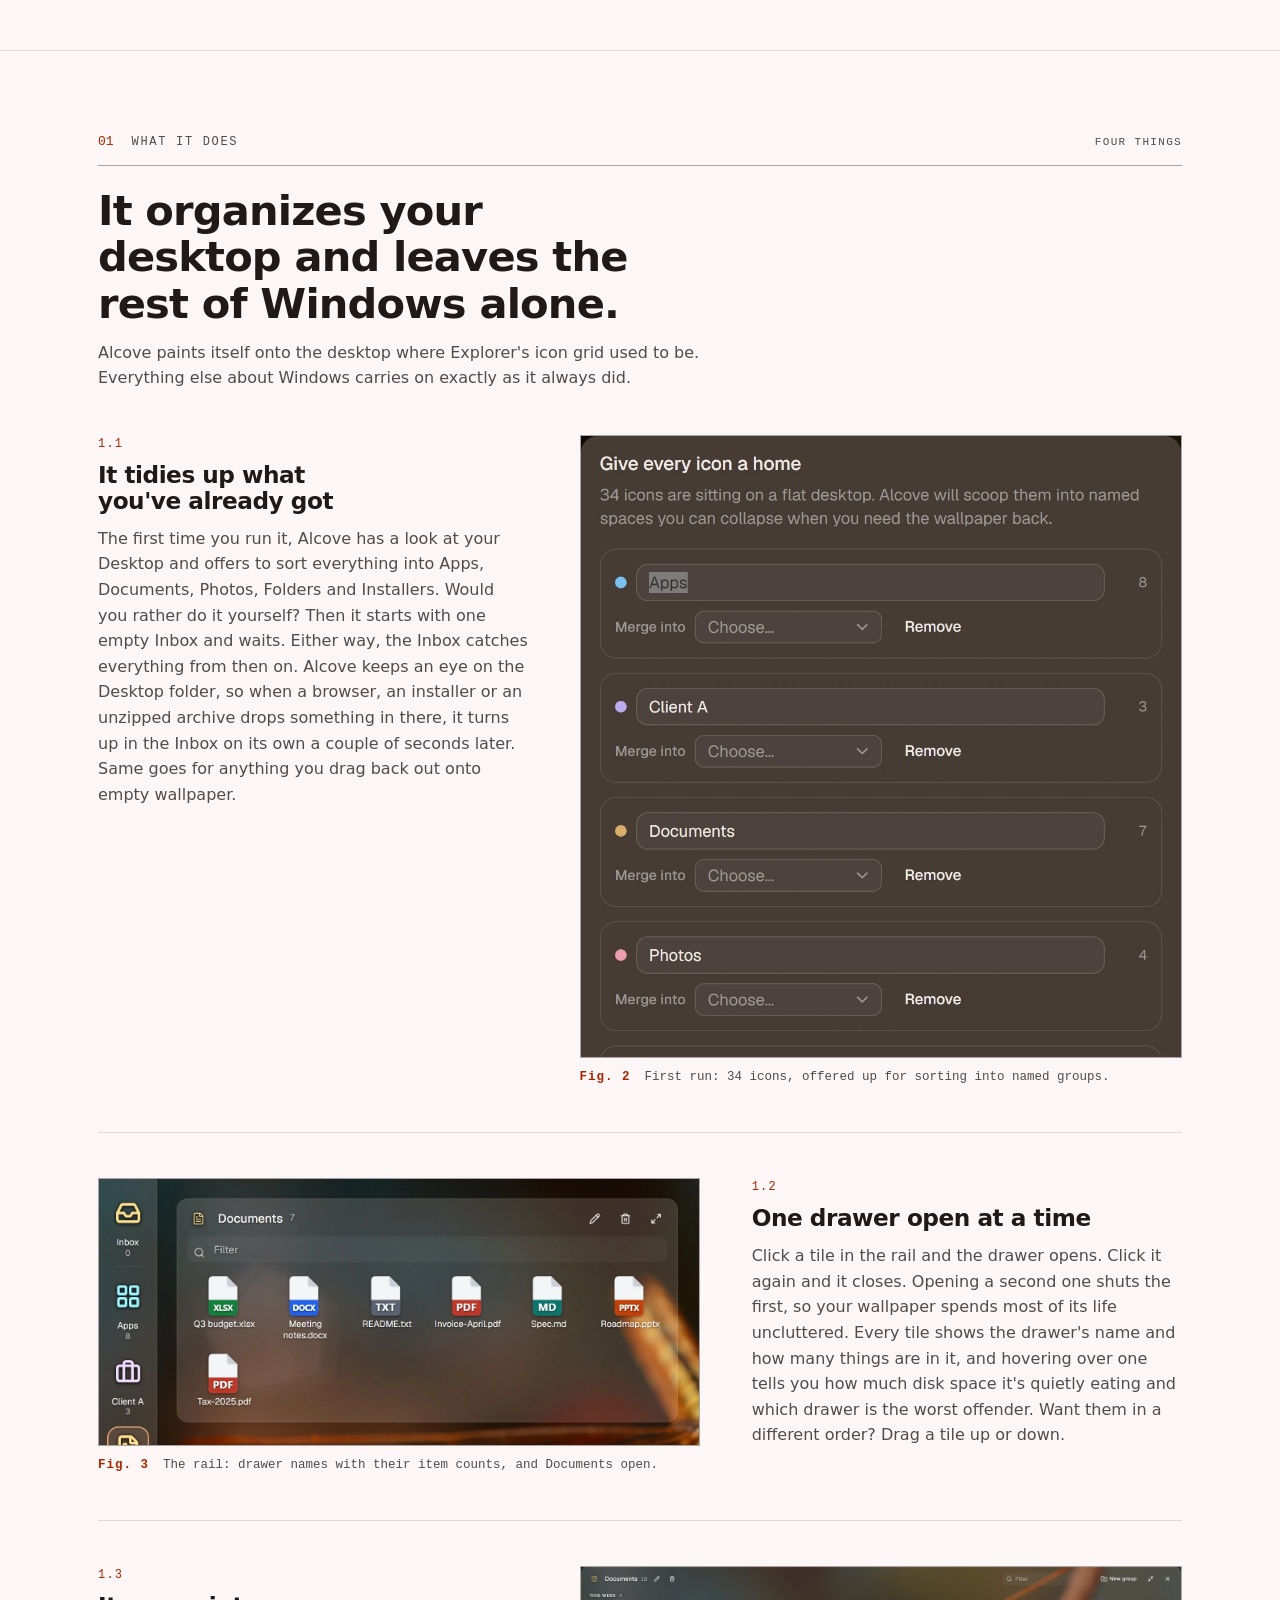
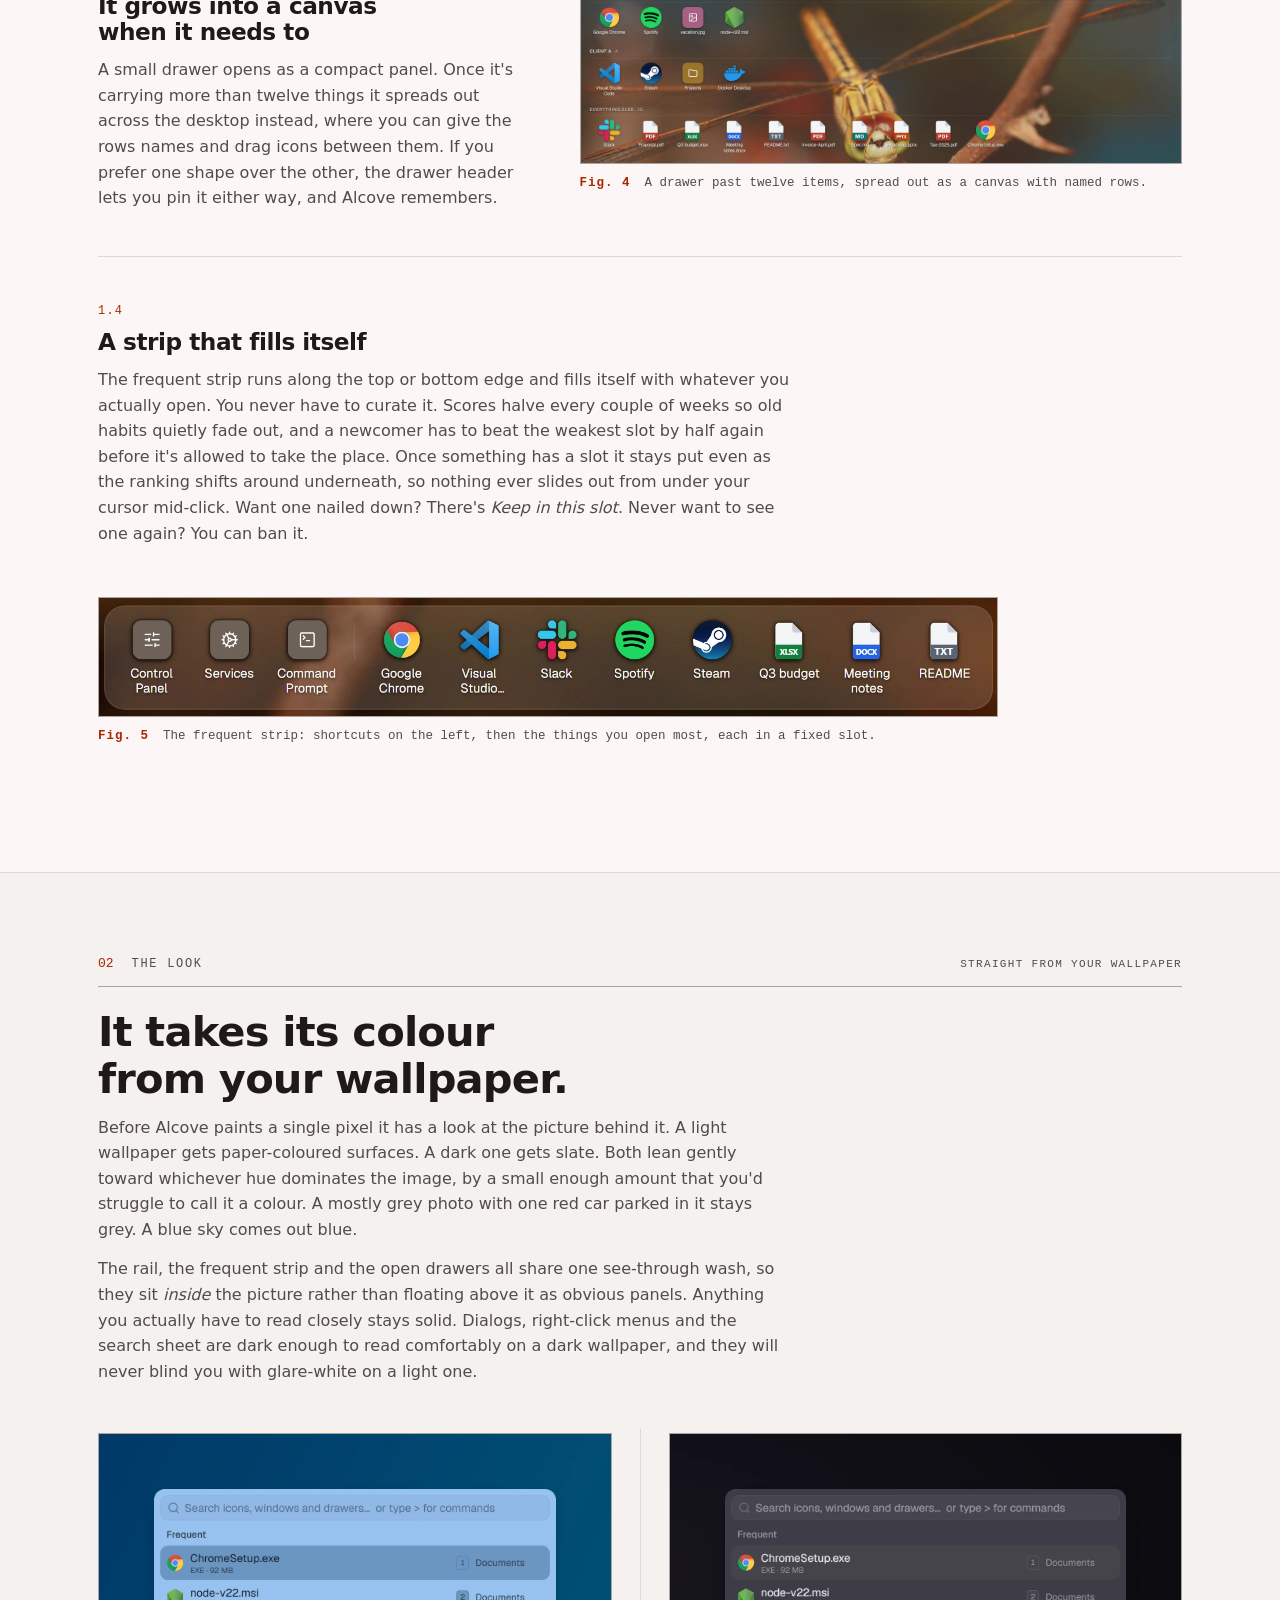
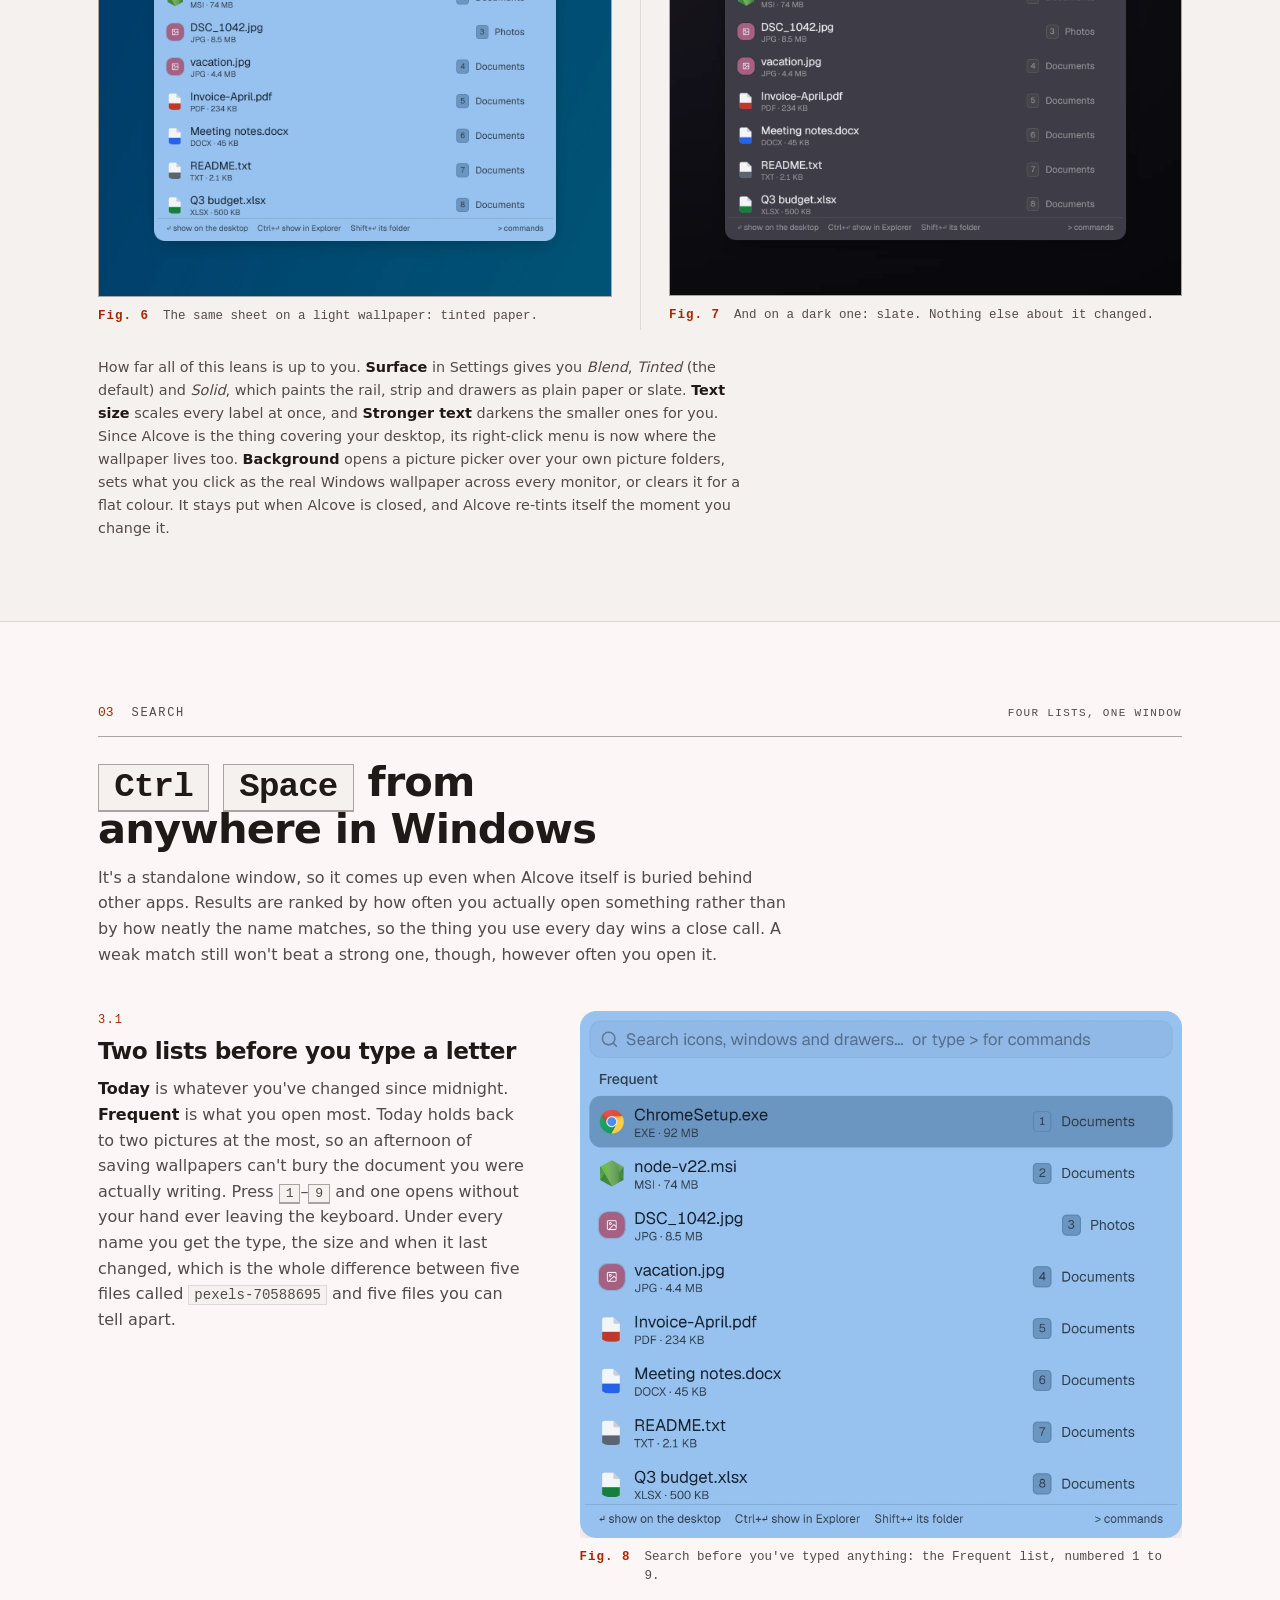
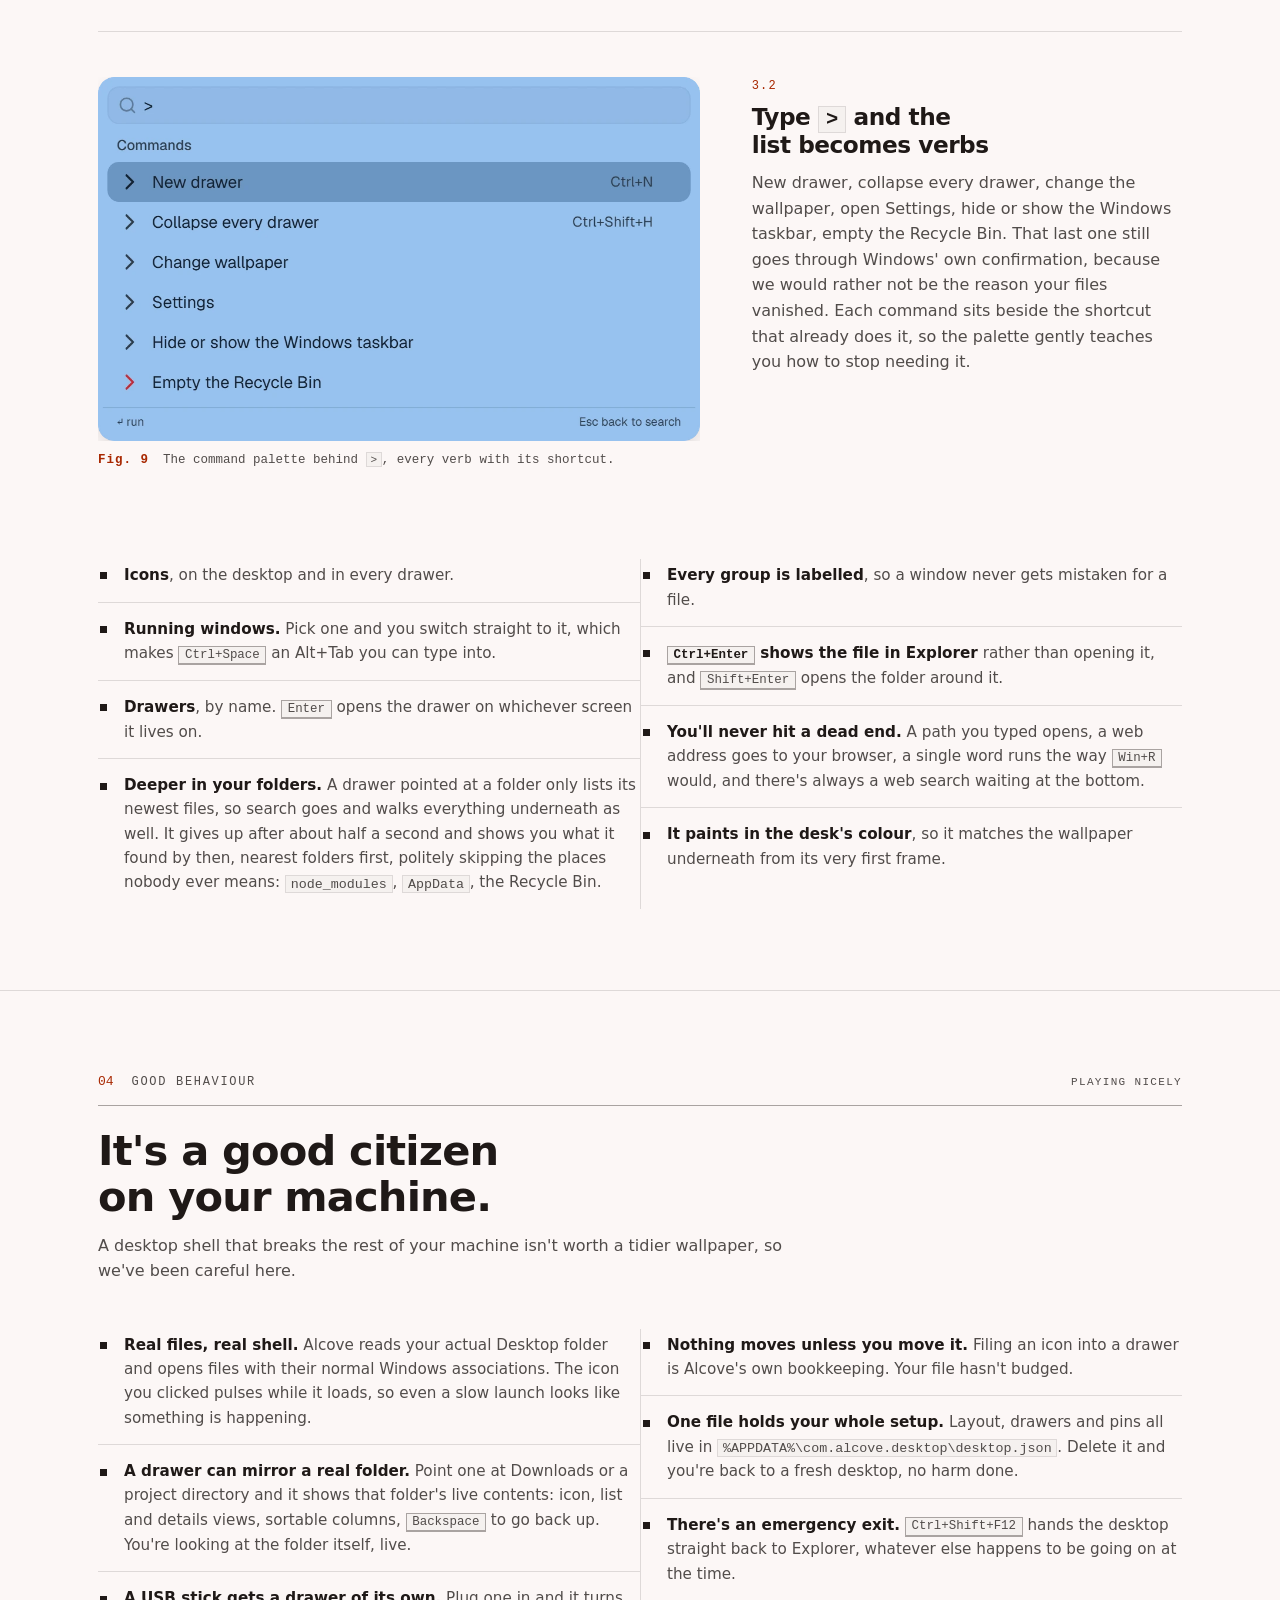
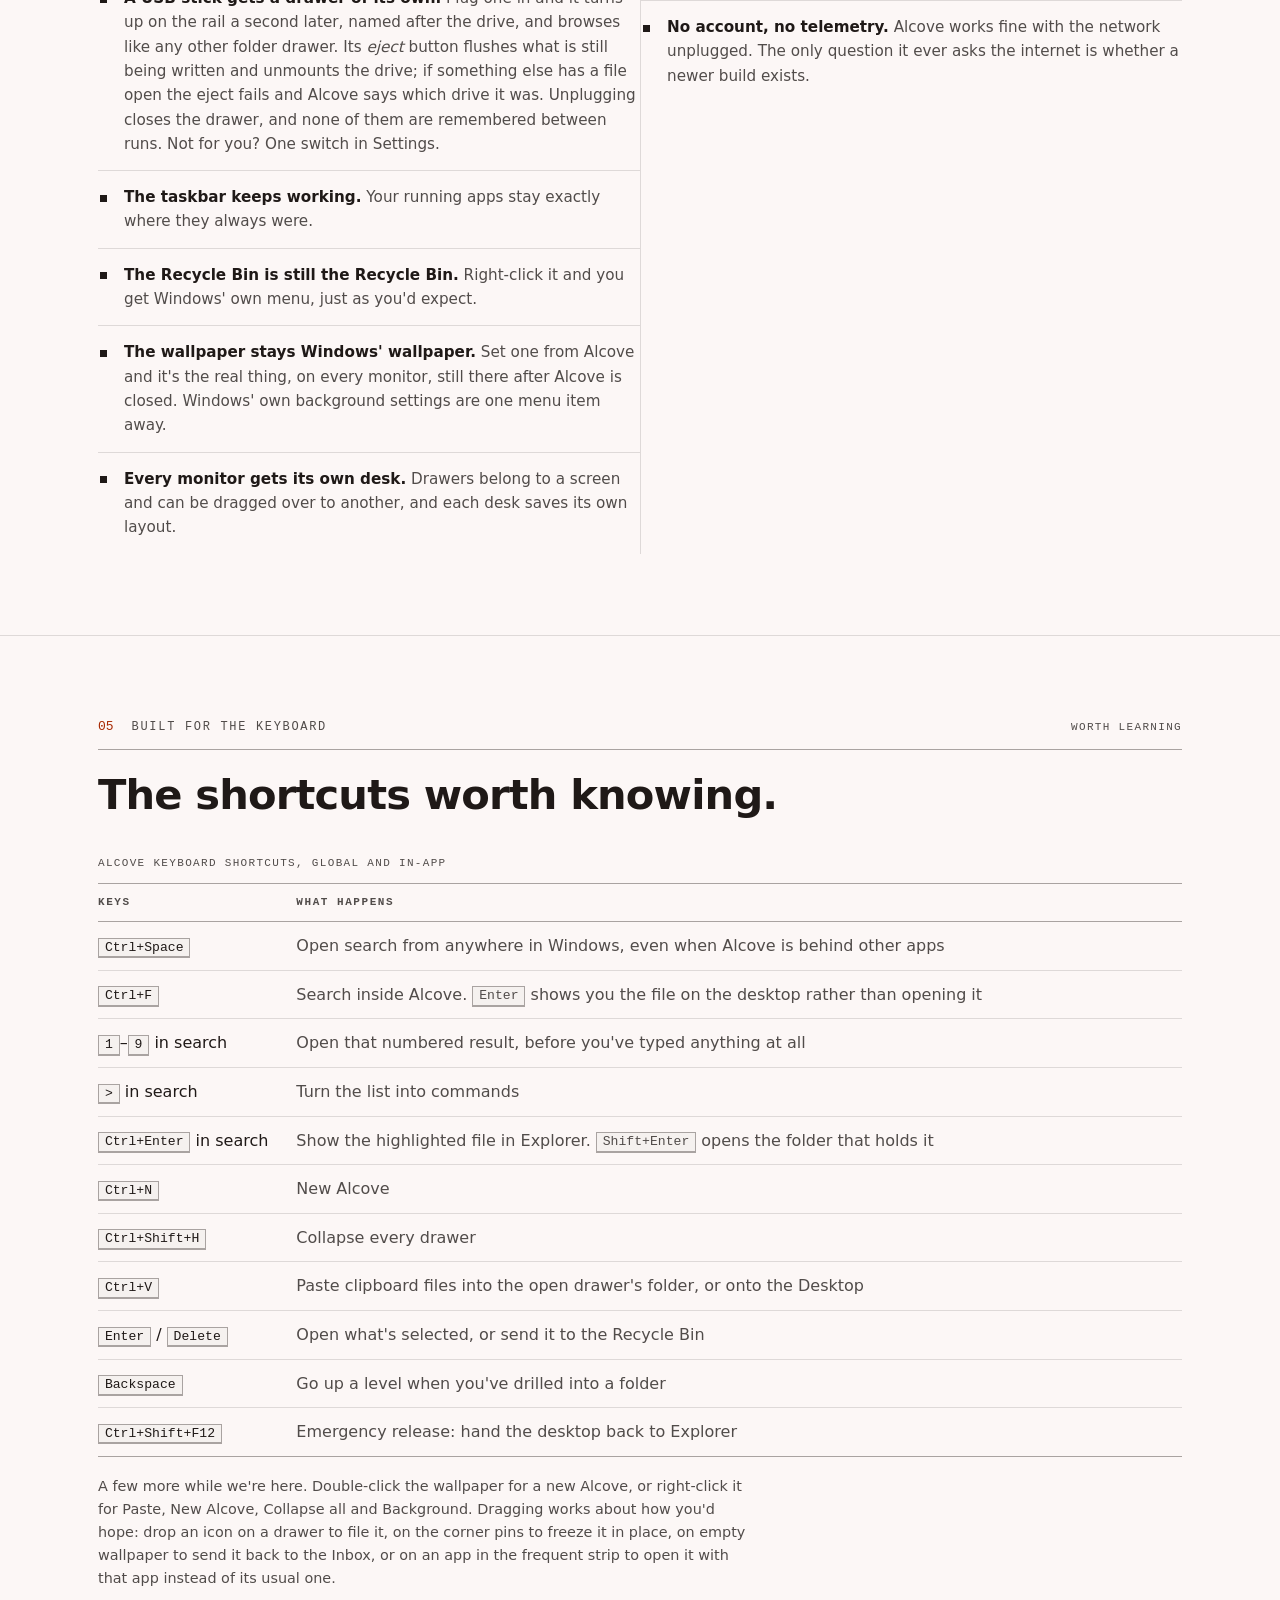
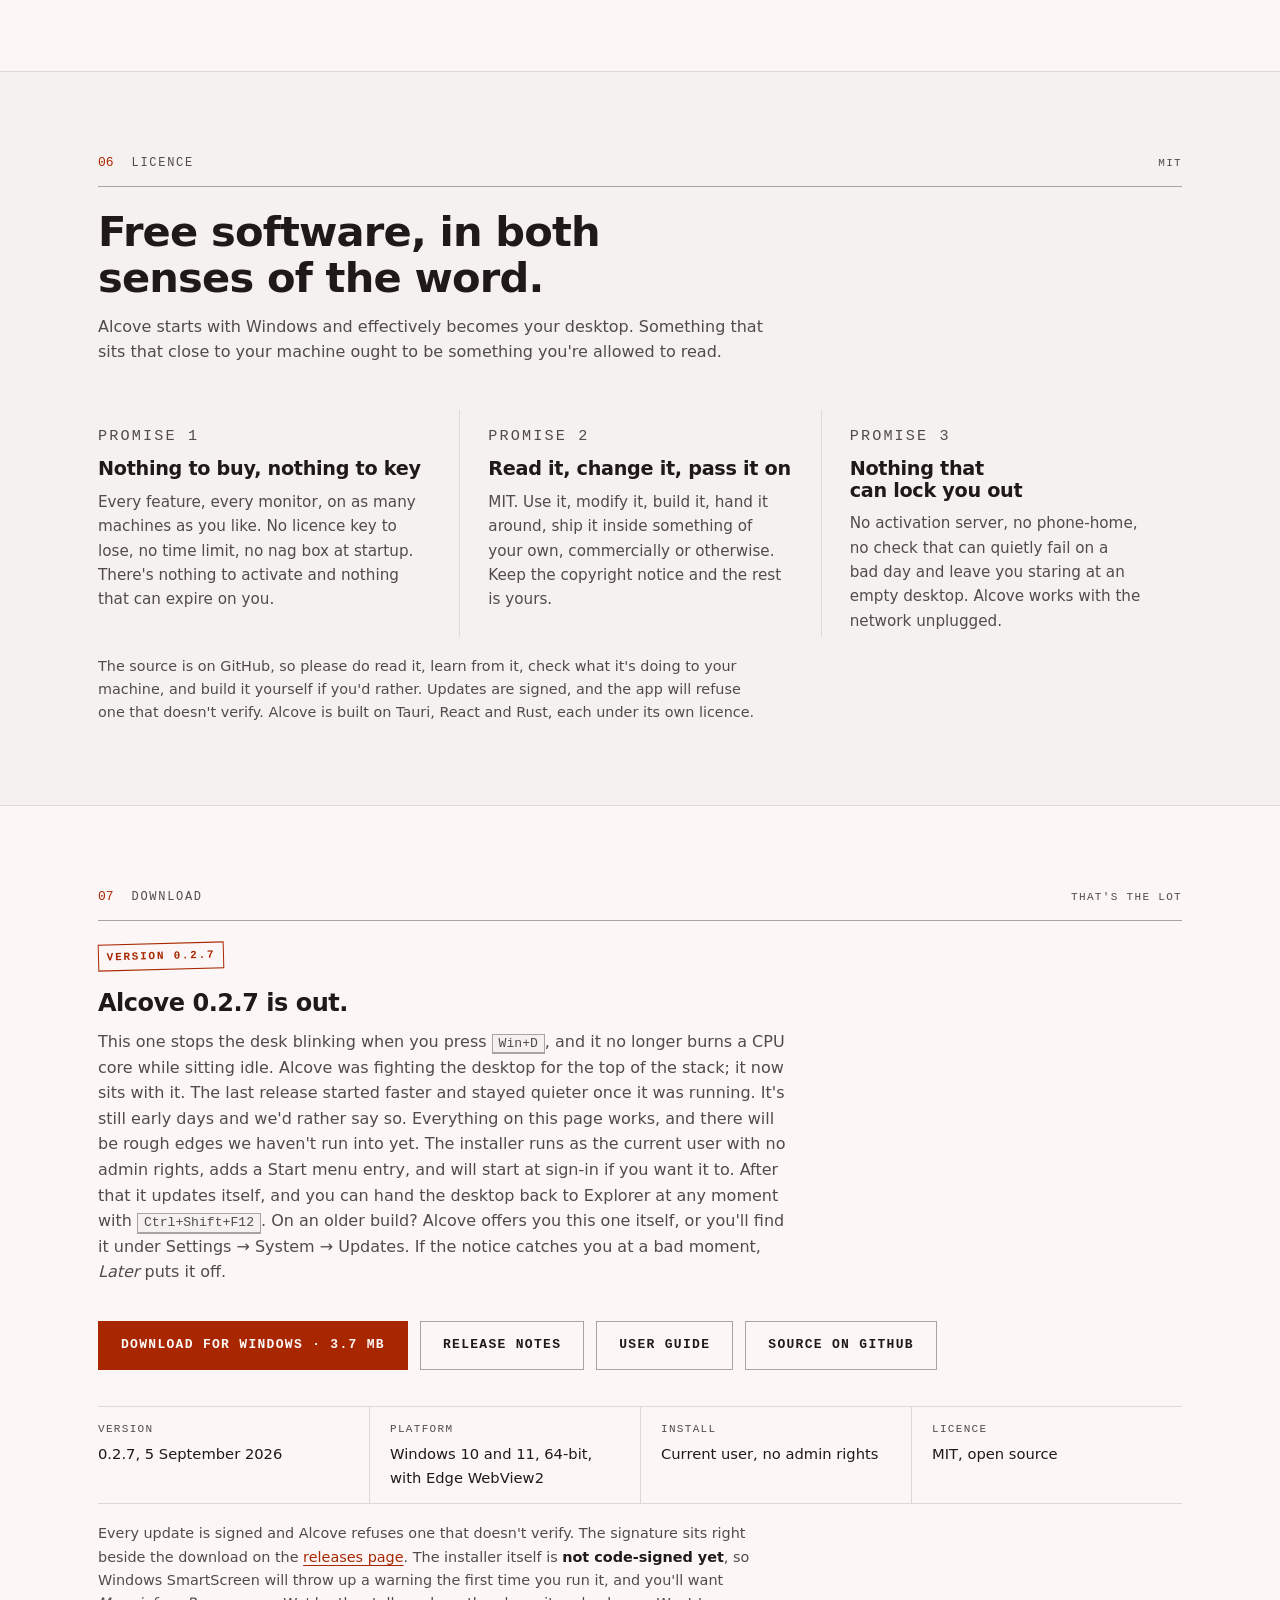
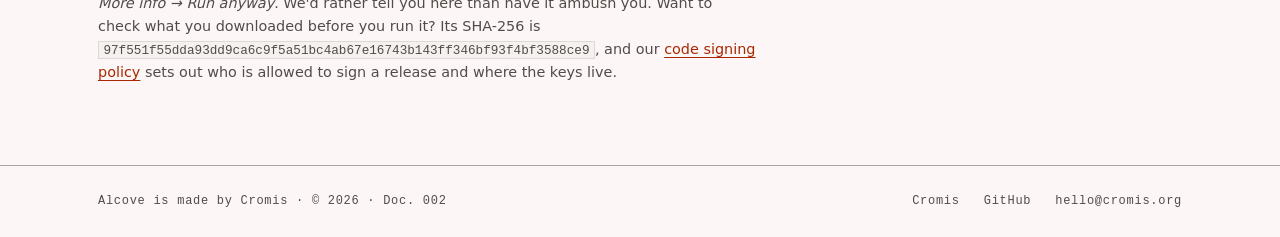
==== commit 2292c2a4: "Ship Alcove 0.2.7 on the site. The download, checksum and version stamps now point at 0.2.7. Show De" ====
--- a/alcove/index.html
+++ b/alcove/index.html
@@ -56,7 +56,7 @@
     <div class="wrap">
       <p class="doc-line">
         <span><span class="doc-no">DOC. 002</span> &nbsp;Alcove / what it is, and how it works</span>
-        <span>Rev. 2026 &nbsp;·&nbsp; <span class="doc-no">Version 0.2.6</span></span>
+        <span>Rev. 2026 &nbsp;·&nbsp; <span class="doc-no">Version 0.2.7</span></span>
       </p>
       <h1>Give every icon a home.</h1>
       <p class="lede">Let's be honest, your Desktop is where files go to be forgotten. Alcove
@@ -419,13 +419,13 @@
         <span class="sec-tag">That's the lot</span>
       </p>
       <div class="status-line">
-        <span class="stamp">Version 0.2.6</span>
-      </div>
-      <h2 style="margin-top:20px">Alcove 0.2.6 is out.</h2>
-      <p class="sec-sub">This one starts faster and stays quieter. Drawers load after
-      the desk appears, search cancels work it no longer needs, and a wallpaper fitted
-      for one screen is reused on the next launch. The last release was the one that
-      stopped the desk redrawing itself after <kbd>Win+D</kbd>.
+        <span class="stamp">Version 0.2.7</span>
+      </div>
+      <h2 style="margin-top:20px">Alcove 0.2.7 is out.</h2>
+      <p class="sec-sub">This one stops the desk blinking when you press
+      <kbd>Win+D</kbd>, and it no longer burns a CPU core while sitting idle.
+      Alcove was fighting the desktop for the top of the stack; it now sits with
+      it. The last release started faster and stayed quieter once it was running.
       It's still early days and we'd rather say so. Everything on this page
       works, and there will be rough edges we haven't run into yet. The installer runs as the
       current user with no admin rights, adds a Start menu entry, and will start at sign-in if
@@ -434,13 +434,13 @@
       you this one itself, or you'll find it under Settings &rarr; System &rarr; Updates. If the
       notice catches you at a bad moment, <em>Later</em> puts it off.</p>
       <div class="actions">
-        <a class="btn btn-primary" href="https://github.com/izkac/alcove/releases/download/v0.2.6/Alcove_0.2.6_x64-setup.exe">Download for Windows &middot; 3.7 MB</a>
+        <a class="btn btn-primary" href="https://github.com/izkac/alcove/releases/download/v0.2.7/Alcove_0.2.7_x64-setup.exe">Download for Windows &middot; 3.7 MB</a>
         <a class="btn" href="https://github.com/izkac/alcove/releases">Release notes</a>
         <a class="btn" href="https://github.com/izkac/alcove/blob/main/docs/user-guide.md">User guide</a>
         <a class="btn" href="https://github.com/izkac/alcove">Source on GitHub</a>
       </div>
       <dl class="facts">
-        <div><dt>Version</dt><dd>0.2.6, 5 September 2026</dd></div>
+        <div><dt>Version</dt><dd>0.2.7, 5 September 2026</dd></div>
         <div><dt>Platform</dt><dd>Windows 10 and 11, 64-bit, with Edge WebView2</dd></div>
         <div><dt>Install</dt><dd>Current user, no admin rights</dd></div>
         <div><dt>Licence</dt><dd>MIT, open source</dd></div>
@@ -452,7 +452,7 @@
       the first time you run it, and you'll want <em>More info &rarr; Run anyway</em>. We'd
       rather tell you here than have it ambush you. Want to check what you downloaded before
       you run it? Its SHA-256 is
-      <code>0f0c80127a1f40a19c1c9ef6b49a5fadbaf935935b1f9ef35ea5561ed0b1e14e</code>, and our
+      <code>97f551f55dda93dd9ca6c9f5a51bc4ab67e16743b143ff346bf93f4bf3588ce9</code>, and our
       <a href="code-signing/">code signing policy</a> sets out who is allowed to sign a release
       and where the keys live.</p>
     </div>
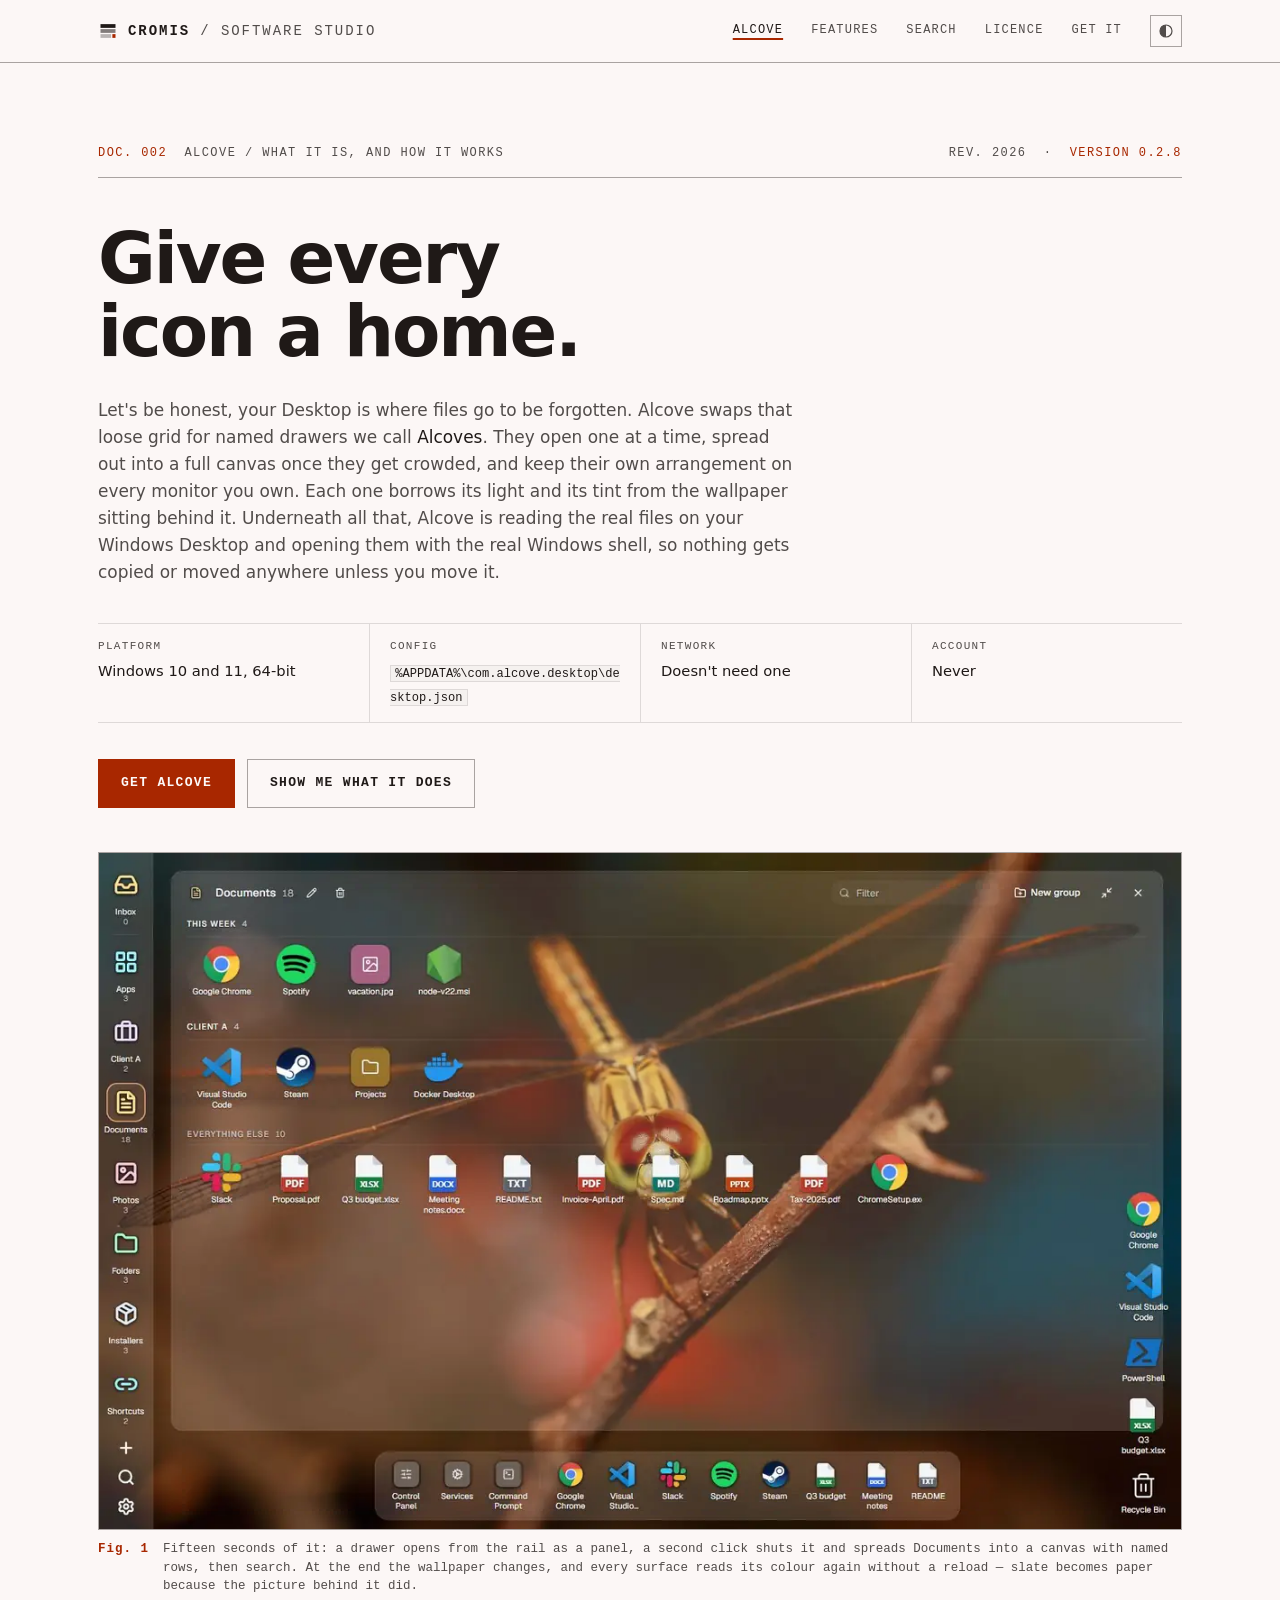
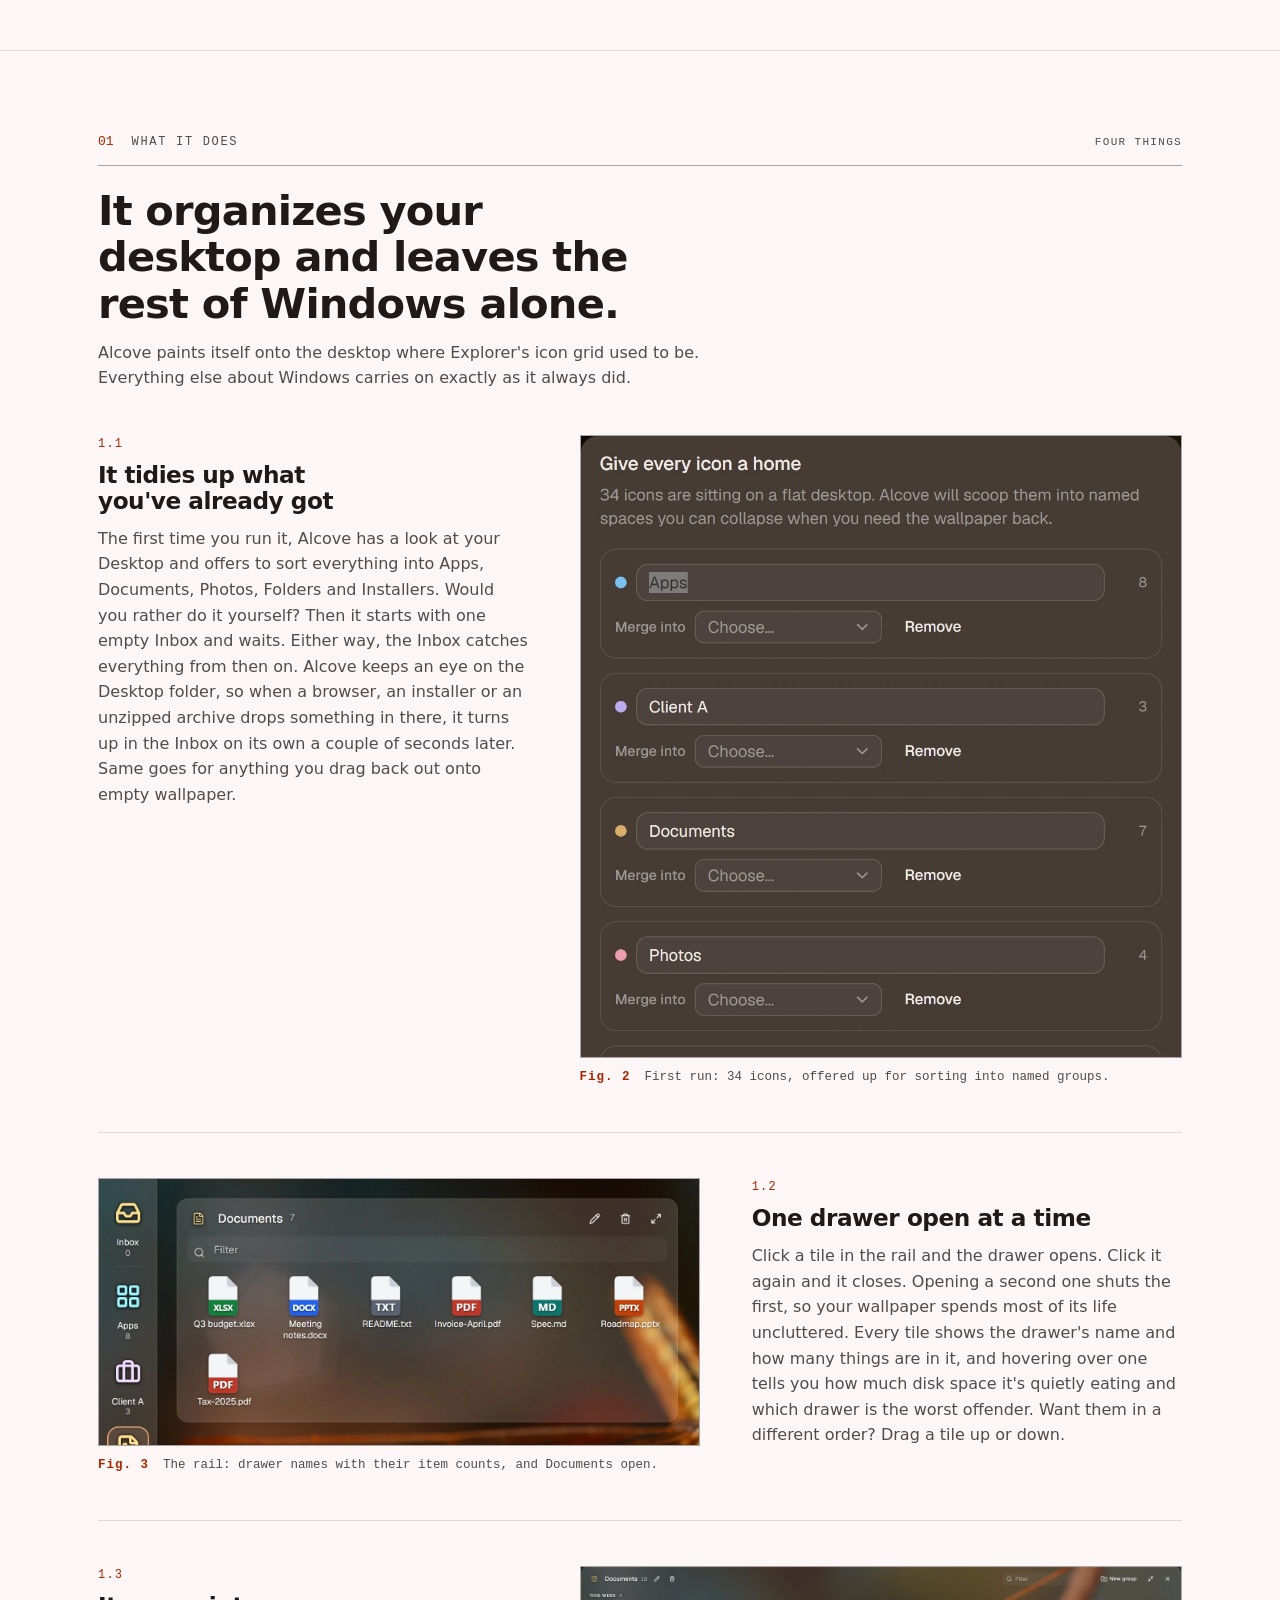
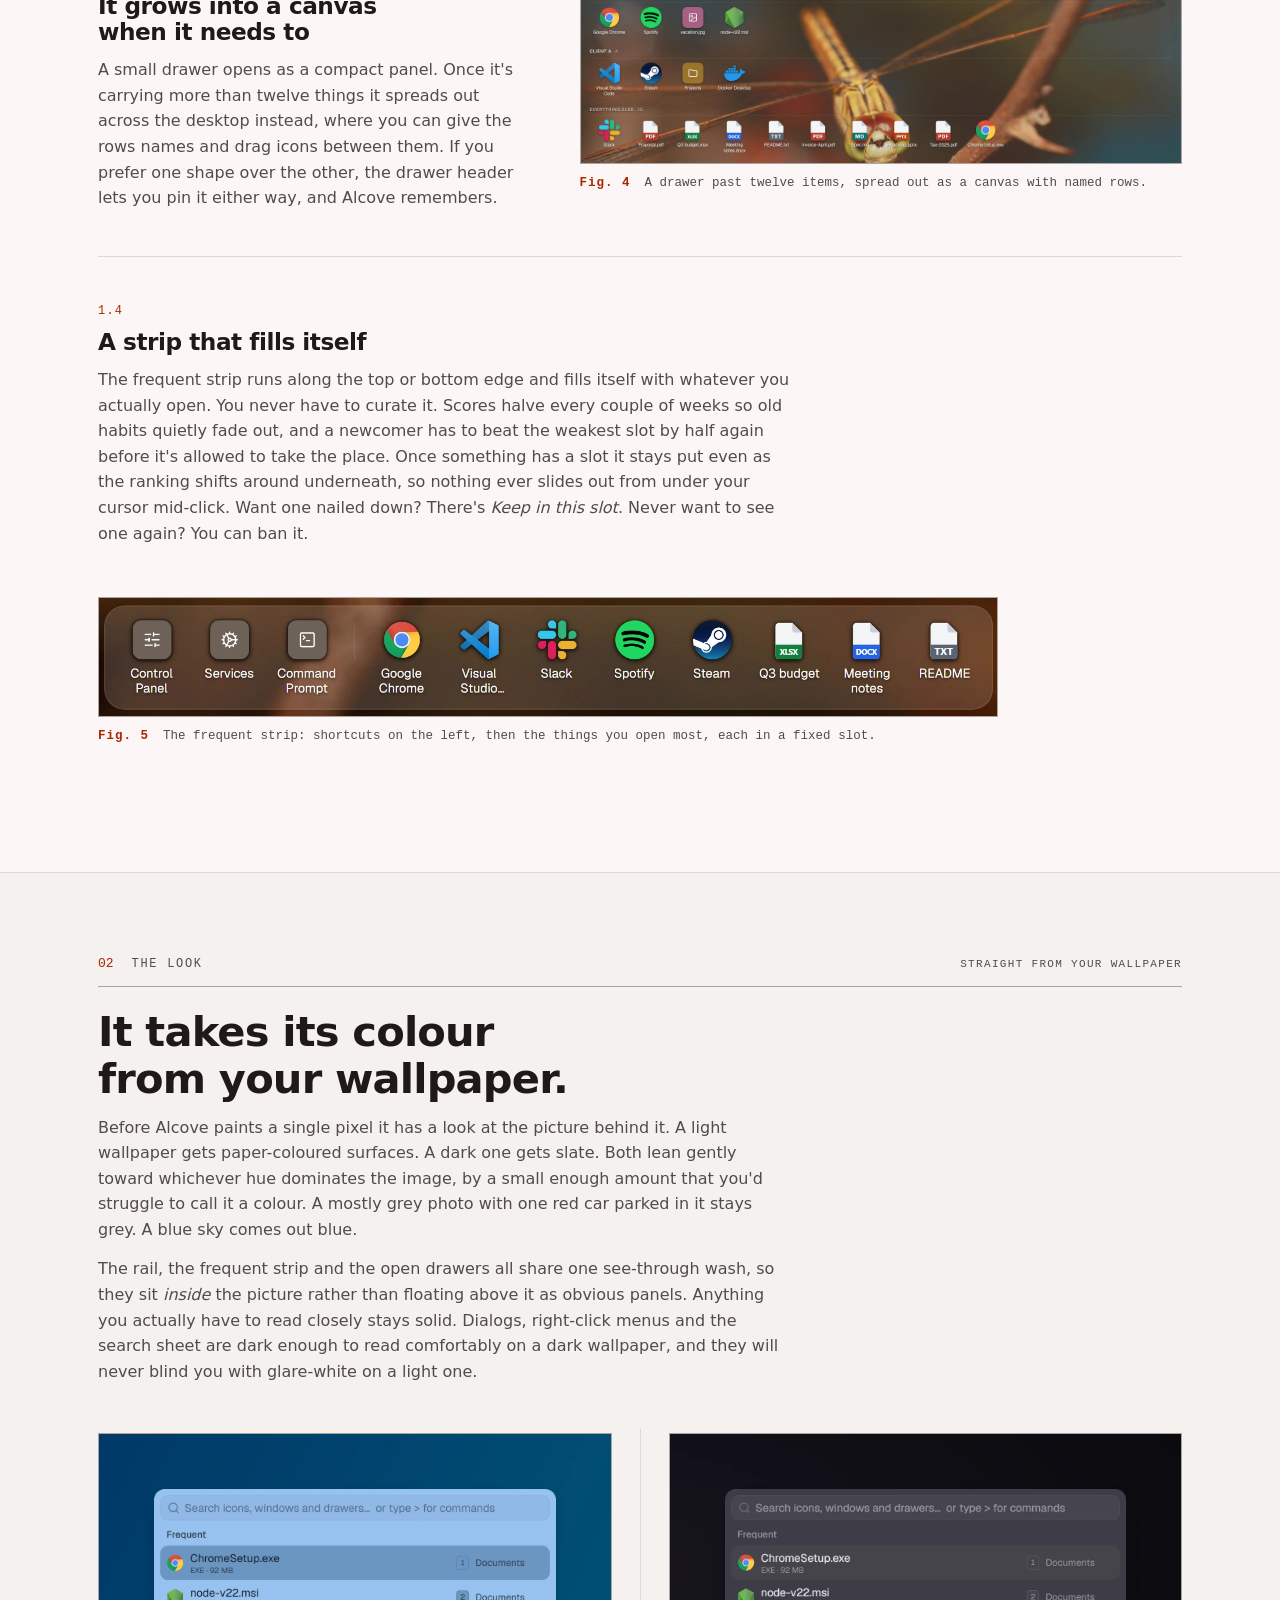
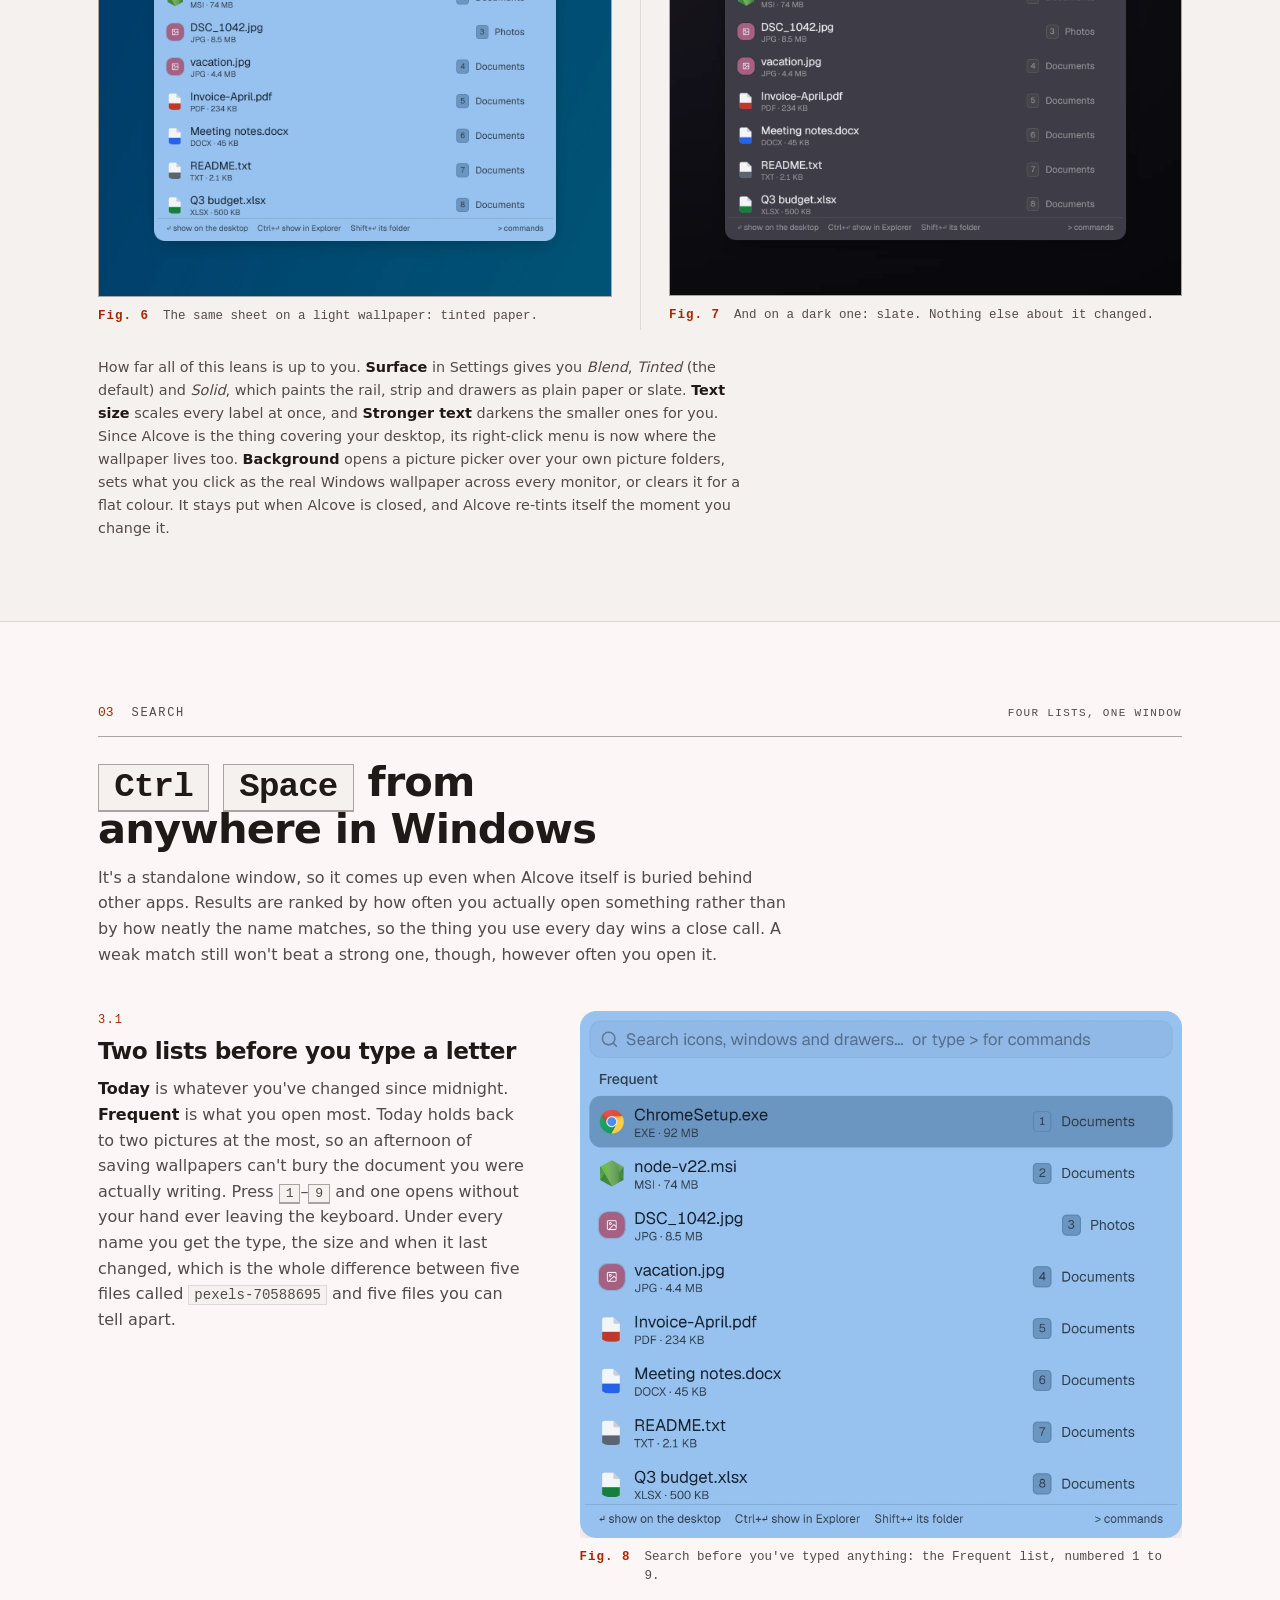
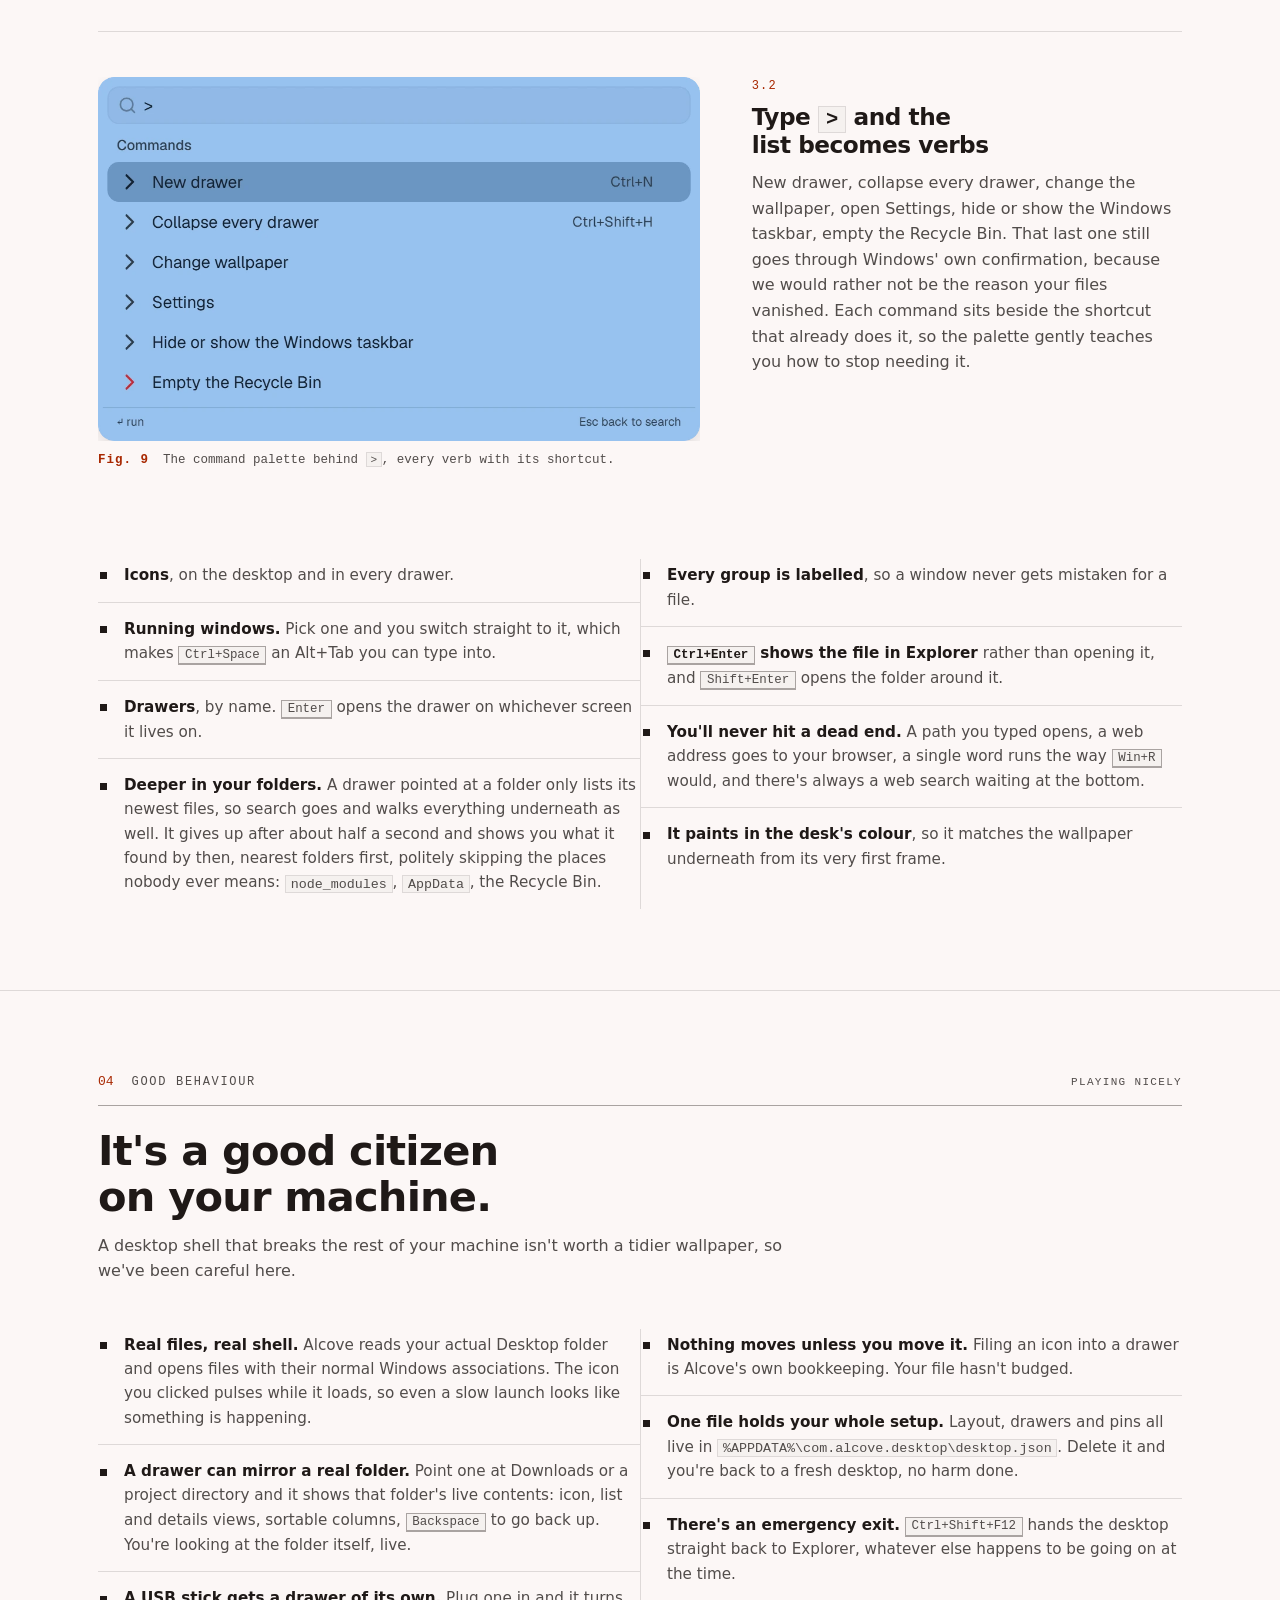
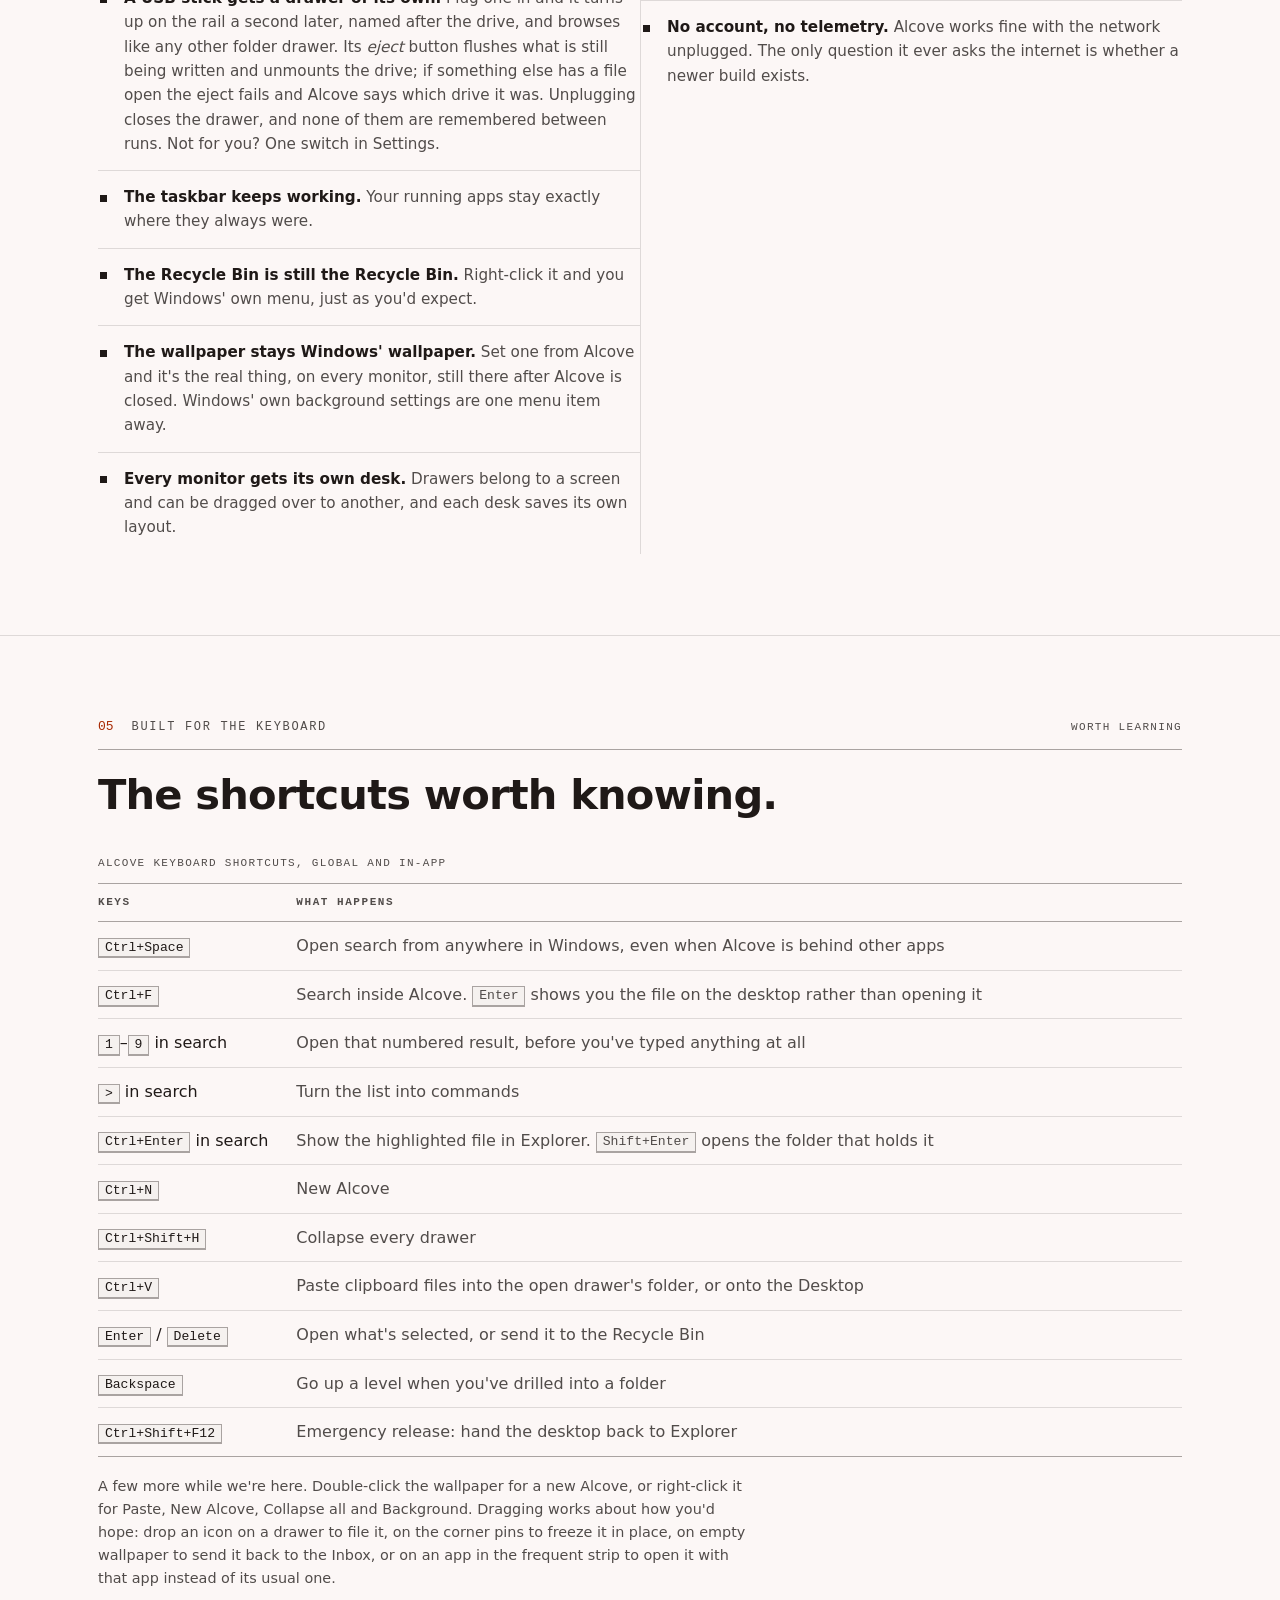
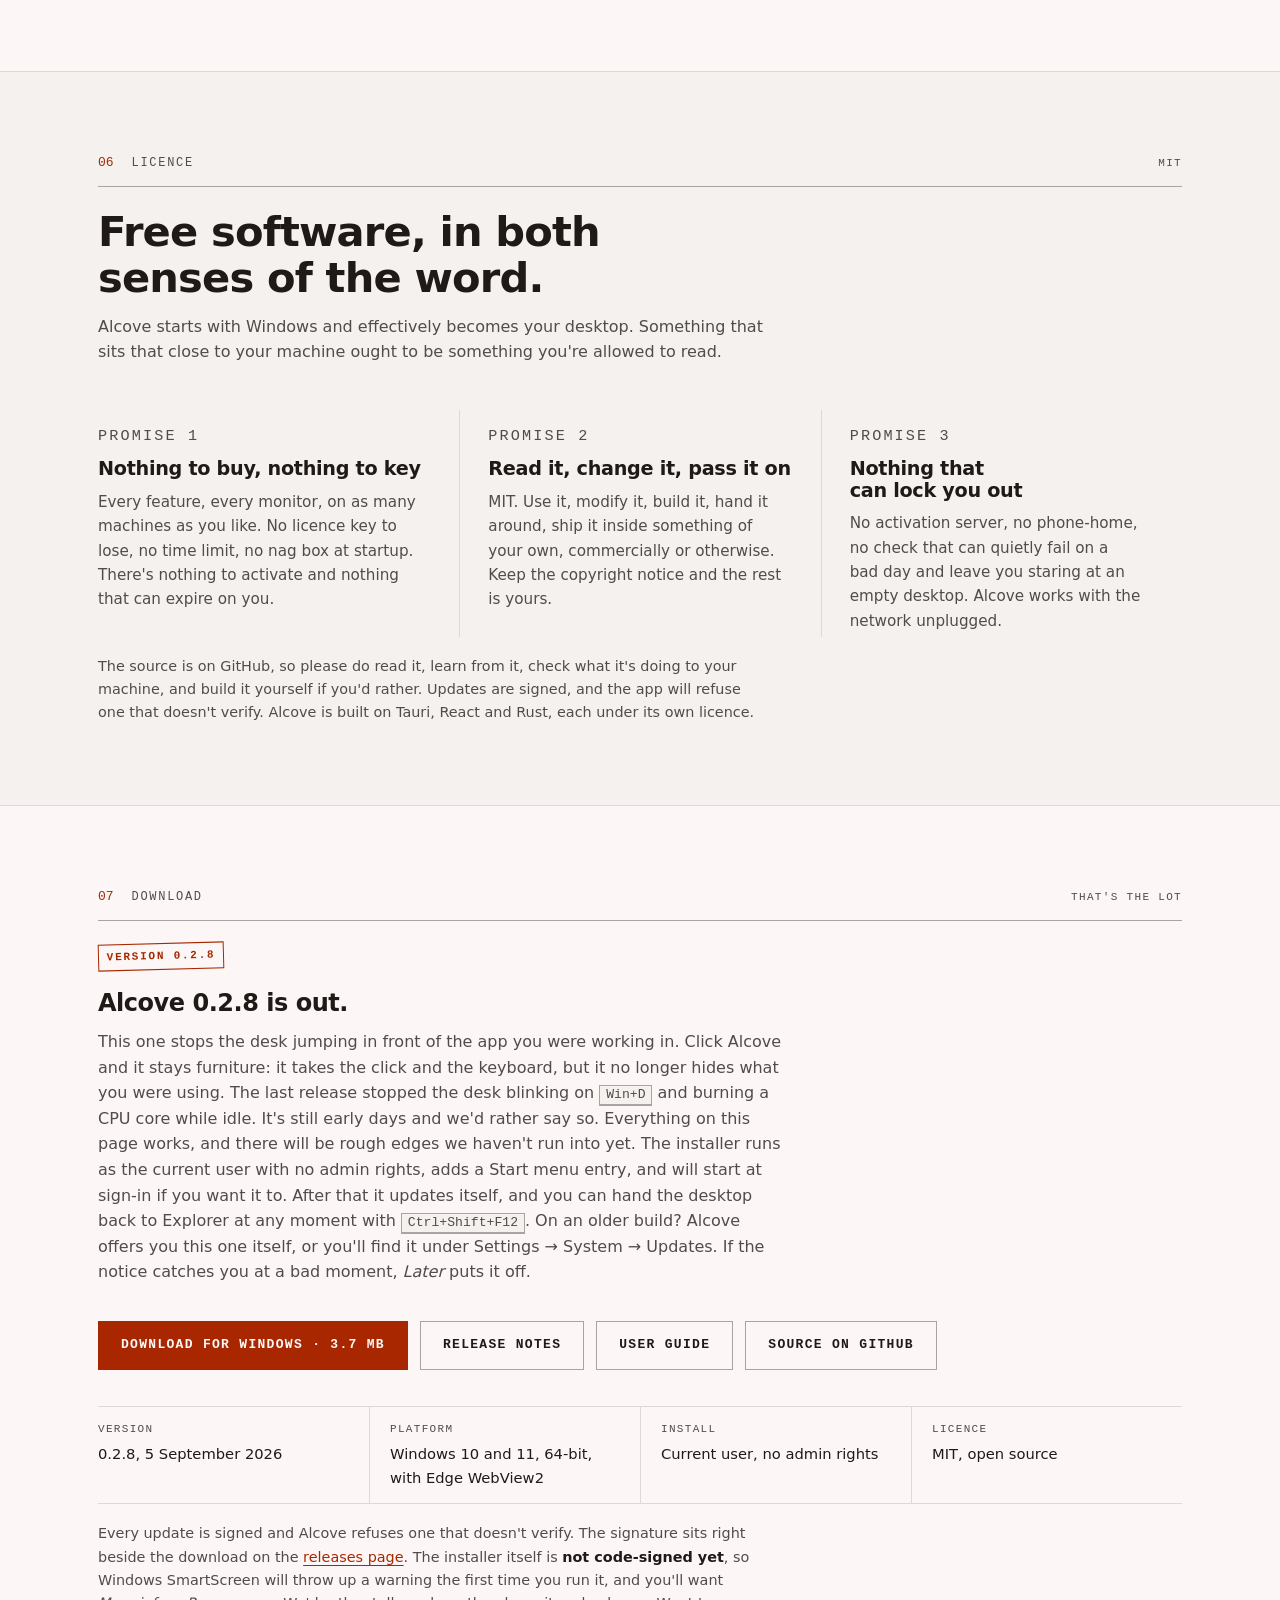
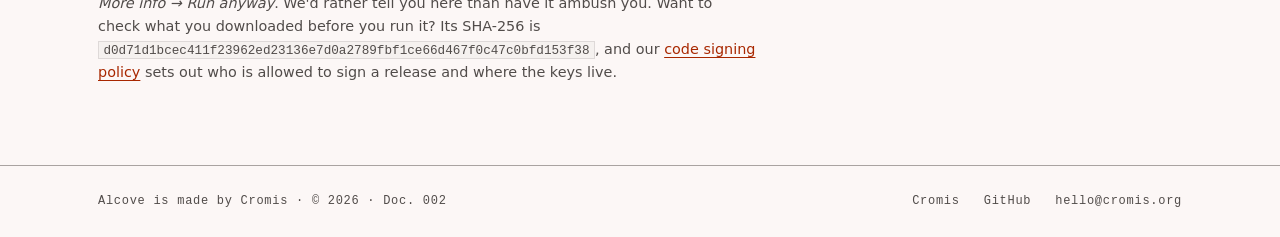
==== commit f207ee63: "Ship Alcove 0.2.8 on the site. The download, checksum and version stamps now point at 0.2.8. Clickin" ====
--- a/alcove/index.html
+++ b/alcove/index.html
@@ -56,7 +56,7 @@
     <div class="wrap">
       <p class="doc-line">
         <span><span class="doc-no">DOC. 002</span> &nbsp;Alcove / what it is, and how it works</span>
-        <span>Rev. 2026 &nbsp;·&nbsp; <span class="doc-no">Version 0.2.7</span></span>
+        <span>Rev. 2026 &nbsp;·&nbsp; <span class="doc-no">Version 0.2.8</span></span>
       </p>
       <h1>Give every icon a home.</h1>
       <p class="lede">Let's be honest, your Desktop is where files go to be forgotten. Alcove
@@ -419,13 +419,13 @@
         <span class="sec-tag">That's the lot</span>
       </p>
       <div class="status-line">
-        <span class="stamp">Version 0.2.7</span>
-      </div>
-      <h2 style="margin-top:20px">Alcove 0.2.7 is out.</h2>
-      <p class="sec-sub">This one stops the desk blinking when you press
-      <kbd>Win+D</kbd>, and it no longer burns a CPU core while sitting idle.
-      Alcove was fighting the desktop for the top of the stack; it now sits with
-      it. The last release started faster and stayed quieter once it was running.
+        <span class="stamp">Version 0.2.8</span>
+      </div>
+      <h2 style="margin-top:20px">Alcove 0.2.8 is out.</h2>
+      <p class="sec-sub">This one stops the desk jumping in front of the app you were
+      working in. Click Alcove and it stays furniture: it takes the click and the
+      keyboard, but it no longer hides what you were using. The last release stopped
+      the desk blinking on <kbd>Win+D</kbd> and burning a CPU core while idle.
       It's still early days and we'd rather say so. Everything on this page
       works, and there will be rough edges we haven't run into yet. The installer runs as the
       current user with no admin rights, adds a Start menu entry, and will start at sign-in if
@@ -434,13 +434,13 @@
       you this one itself, or you'll find it under Settings &rarr; System &rarr; Updates. If the
       notice catches you at a bad moment, <em>Later</em> puts it off.</p>
       <div class="actions">
-        <a class="btn btn-primary" href="https://github.com/izkac/alcove/releases/download/v0.2.7/Alcove_0.2.7_x64-setup.exe">Download for Windows &middot; 3.7 MB</a>
+        <a class="btn btn-primary" href="https://github.com/izkac/alcove/releases/download/v0.2.8/Alcove_0.2.8_x64-setup.exe">Download for Windows &middot; 3.7 MB</a>
         <a class="btn" href="https://github.com/izkac/alcove/releases">Release notes</a>
         <a class="btn" href="https://github.com/izkac/alcove/blob/main/docs/user-guide.md">User guide</a>
         <a class="btn" href="https://github.com/izkac/alcove">Source on GitHub</a>
       </div>
       <dl class="facts">
-        <div><dt>Version</dt><dd>0.2.7, 5 September 2026</dd></div>
+        <div><dt>Version</dt><dd>0.2.8, 5 September 2026</dd></div>
         <div><dt>Platform</dt><dd>Windows 10 and 11, 64-bit, with Edge WebView2</dd></div>
         <div><dt>Install</dt><dd>Current user, no admin rights</dd></div>
         <div><dt>Licence</dt><dd>MIT, open source</dd></div>
@@ -452,7 +452,7 @@
       the first time you run it, and you'll want <em>More info &rarr; Run anyway</em>. We'd
       rather tell you here than have it ambush you. Want to check what you downloaded before
       you run it? Its SHA-256 is
-      <code>97f551f55dda93dd9ca6c9f5a51bc4ab67e16743b143ff346bf93f4bf3588ce9</code>, and our
+      <code>d0d71d1bcec411f23962ed23136e7d0a2789fbf1ce66d467f0c47c0bfd153f38</code>, and our
       <a href="code-signing/">code signing policy</a> sets out who is allowed to sign a release
       and where the keys live.</p>
     </div>
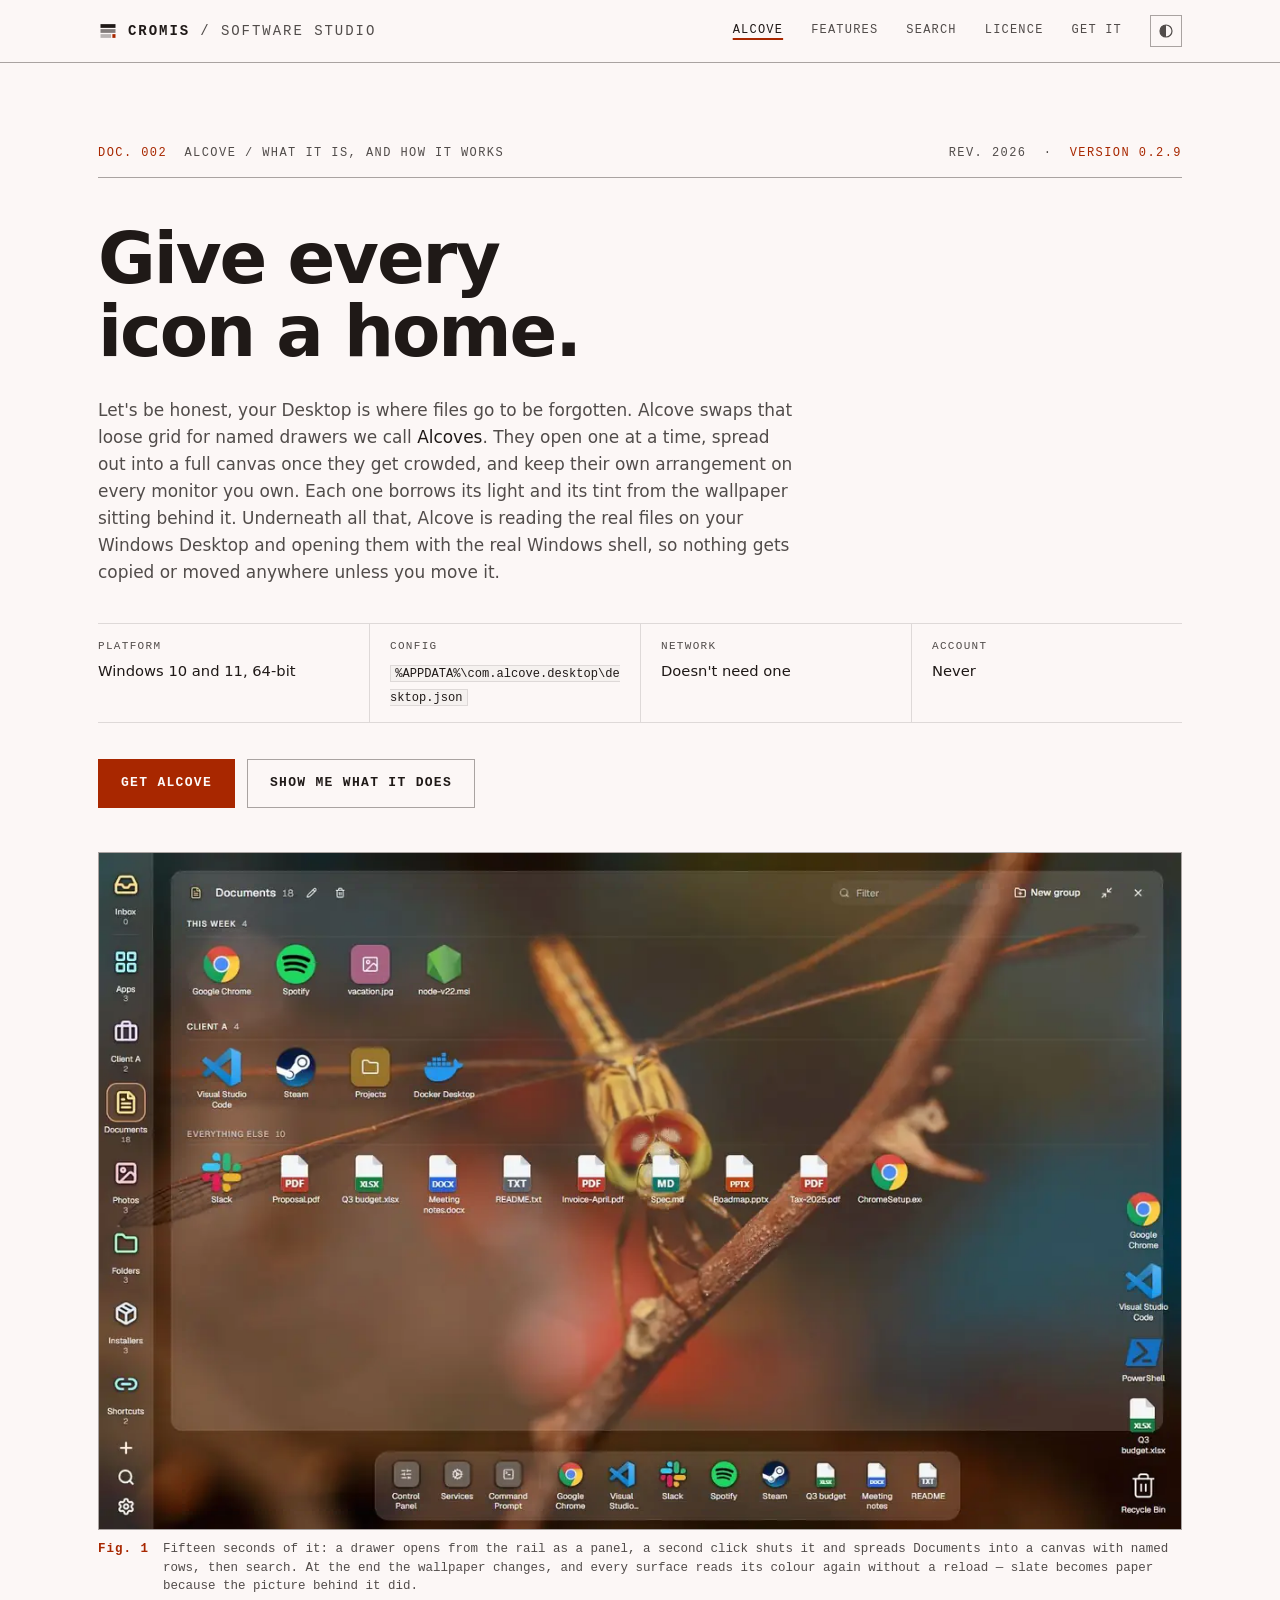
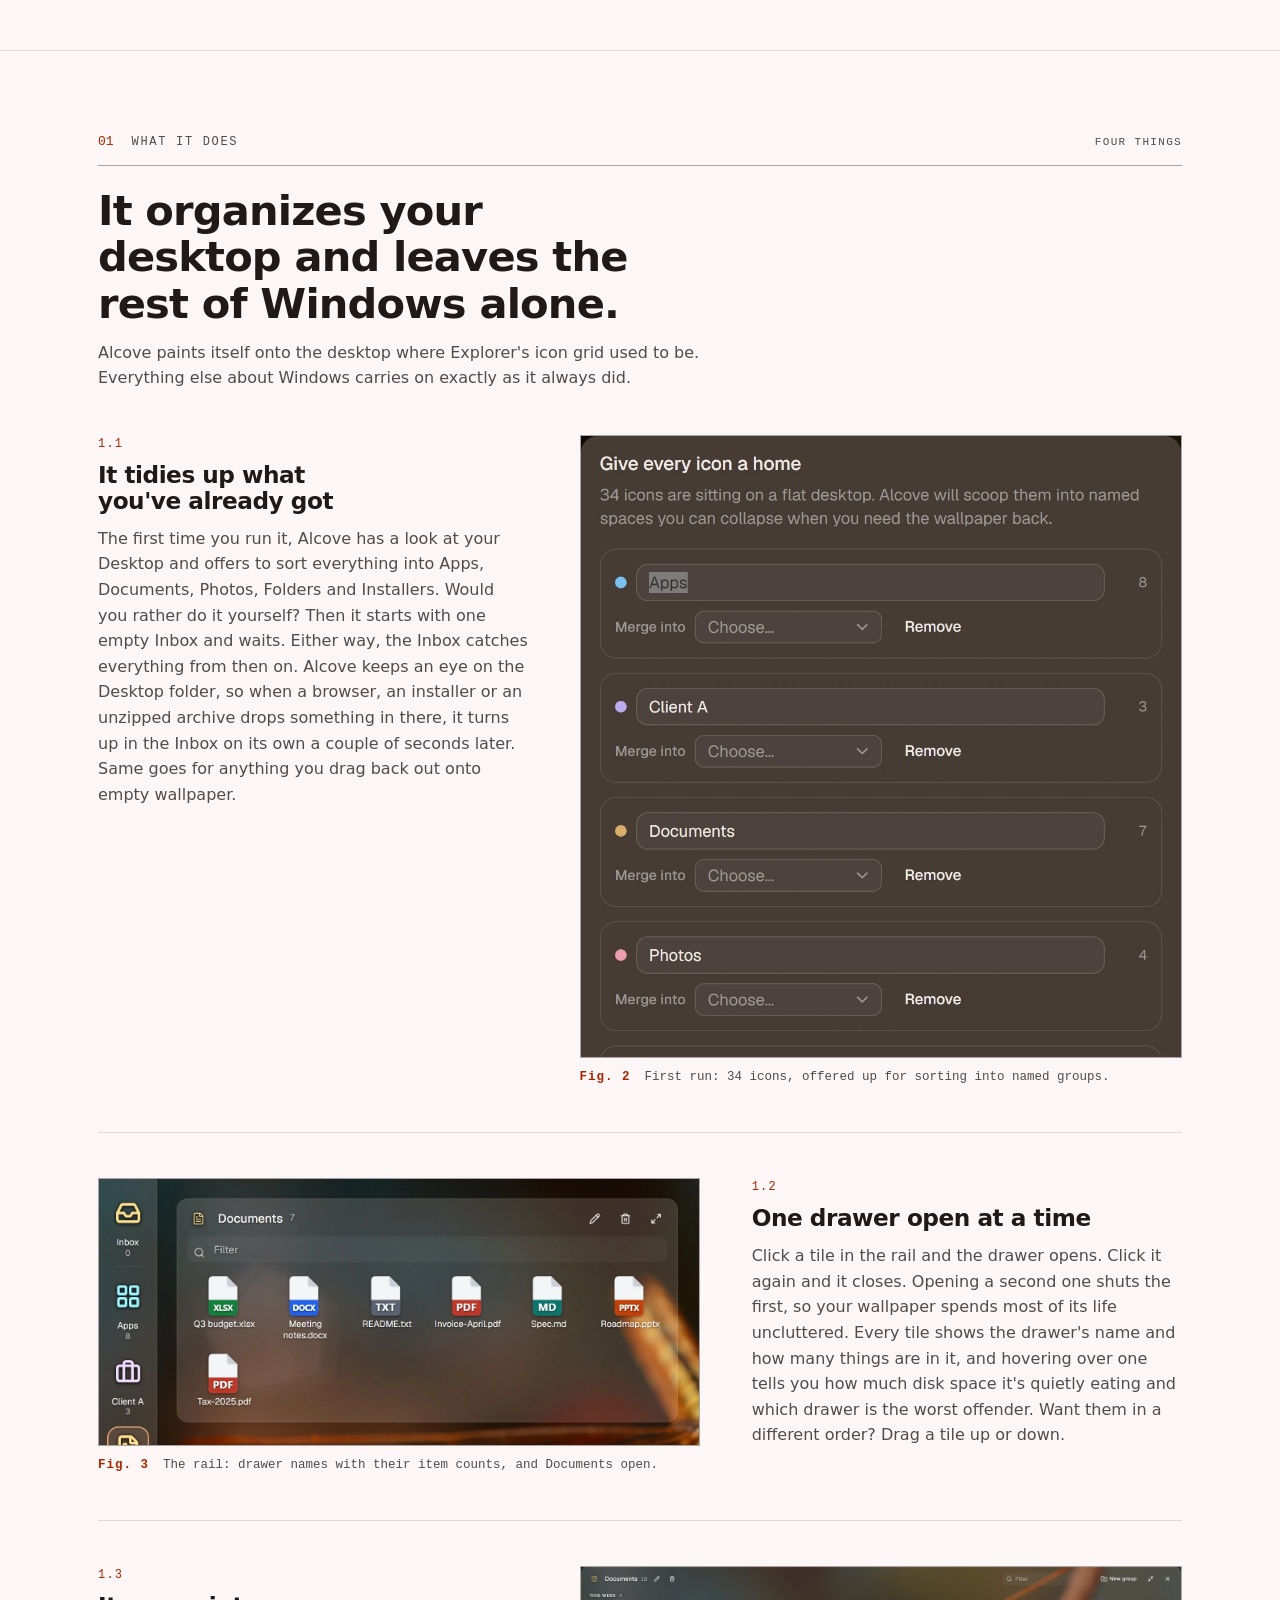
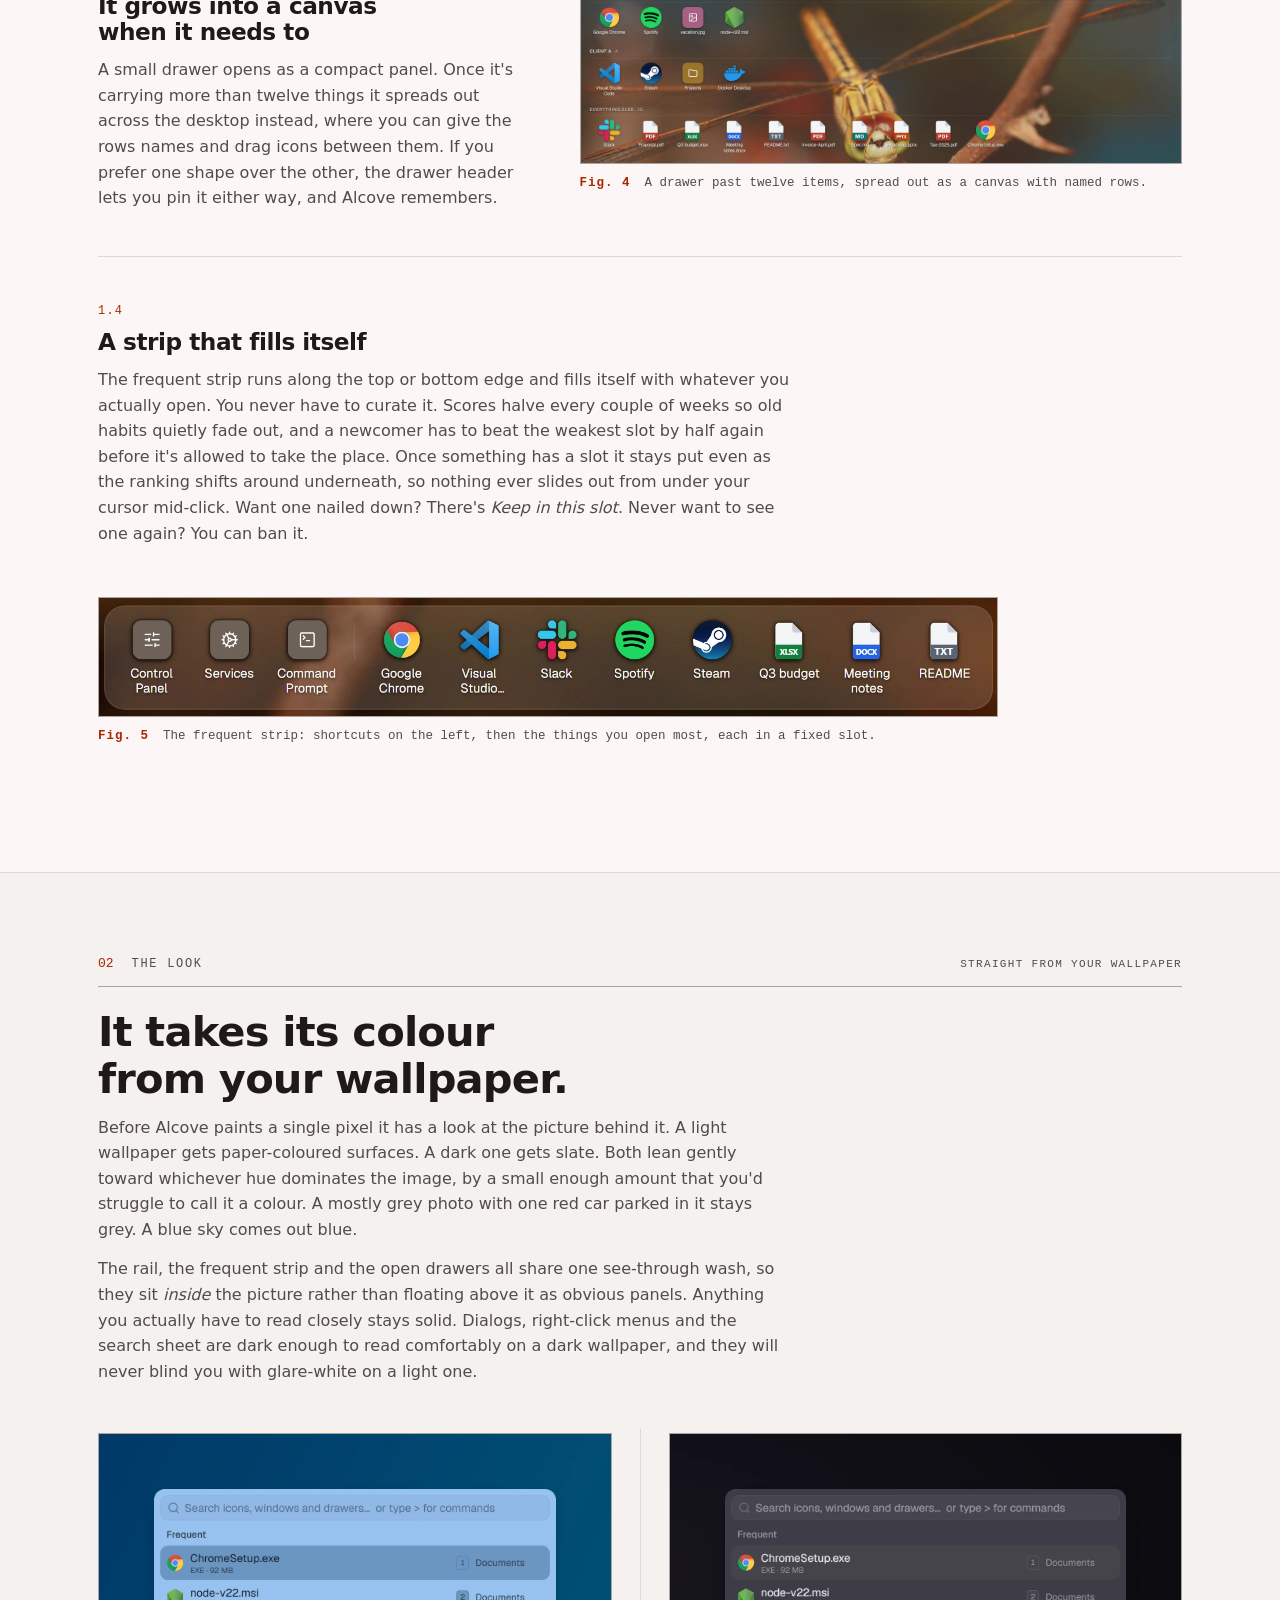
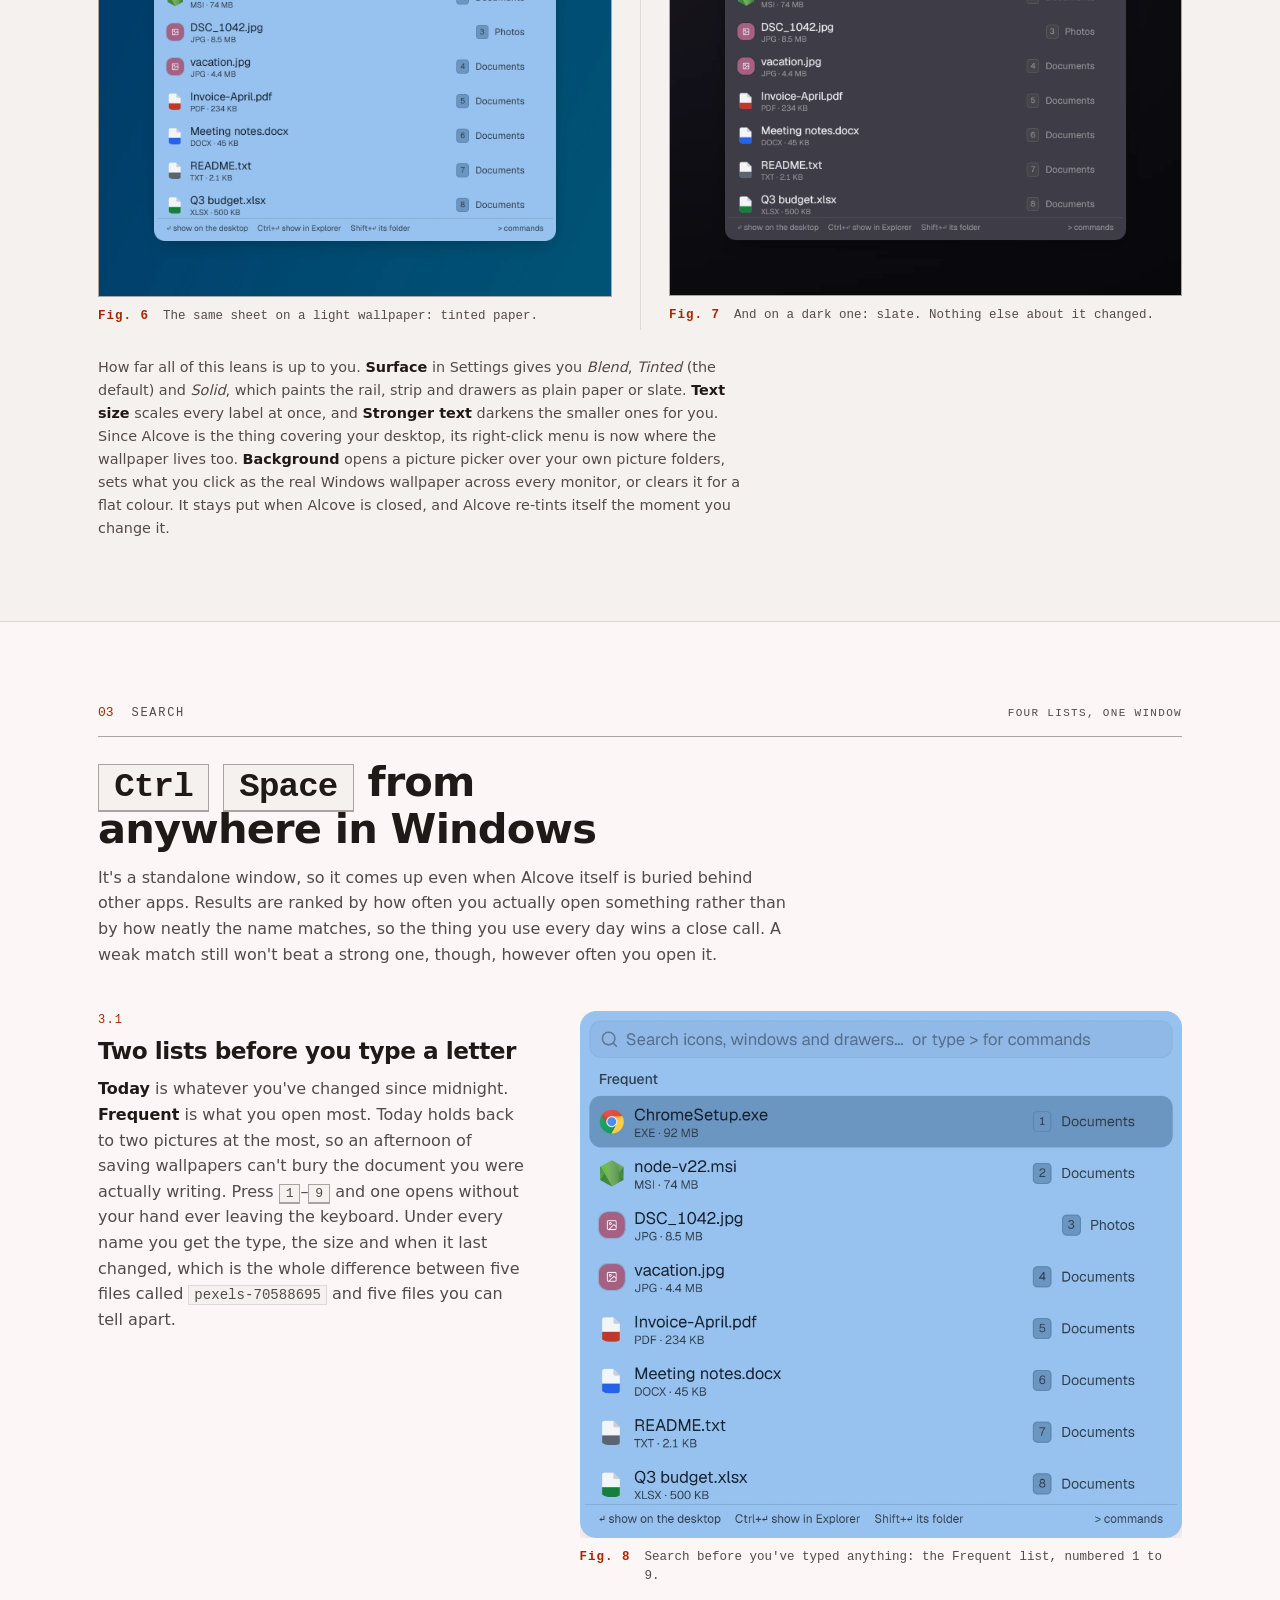
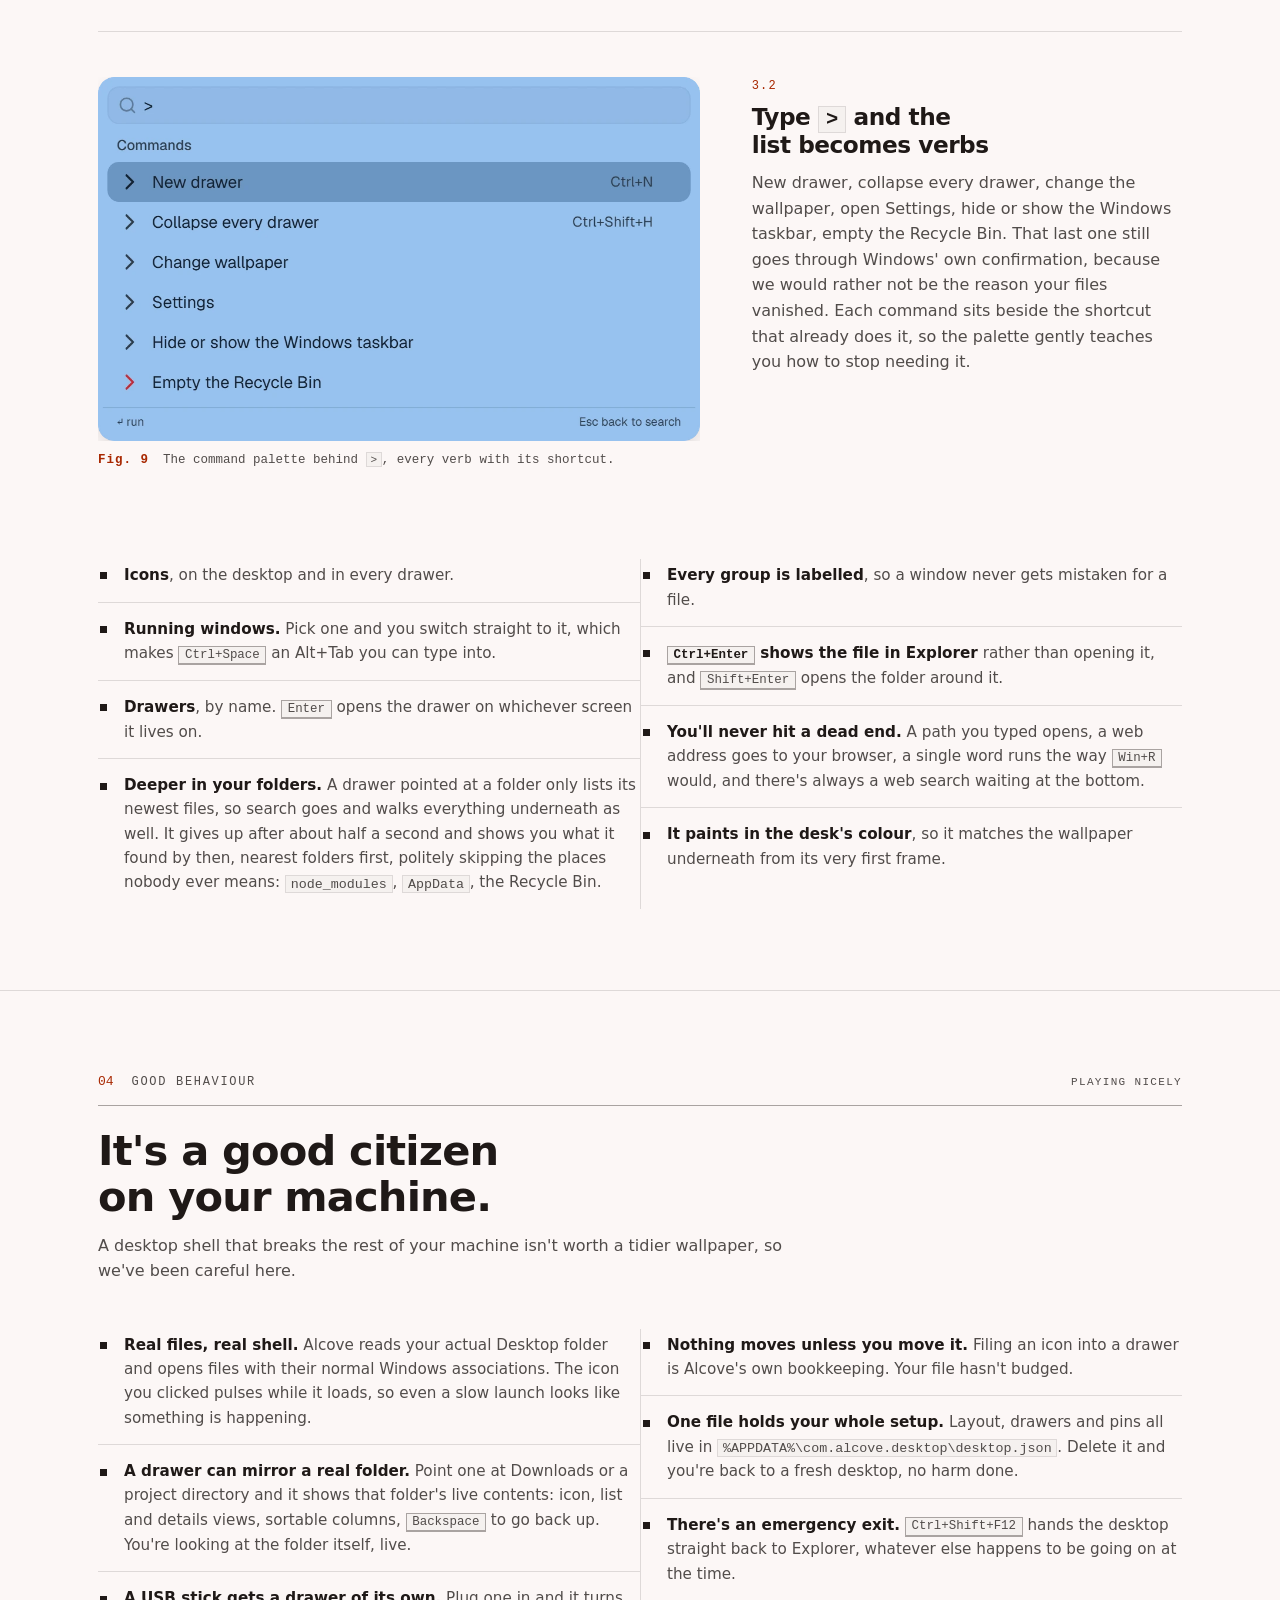
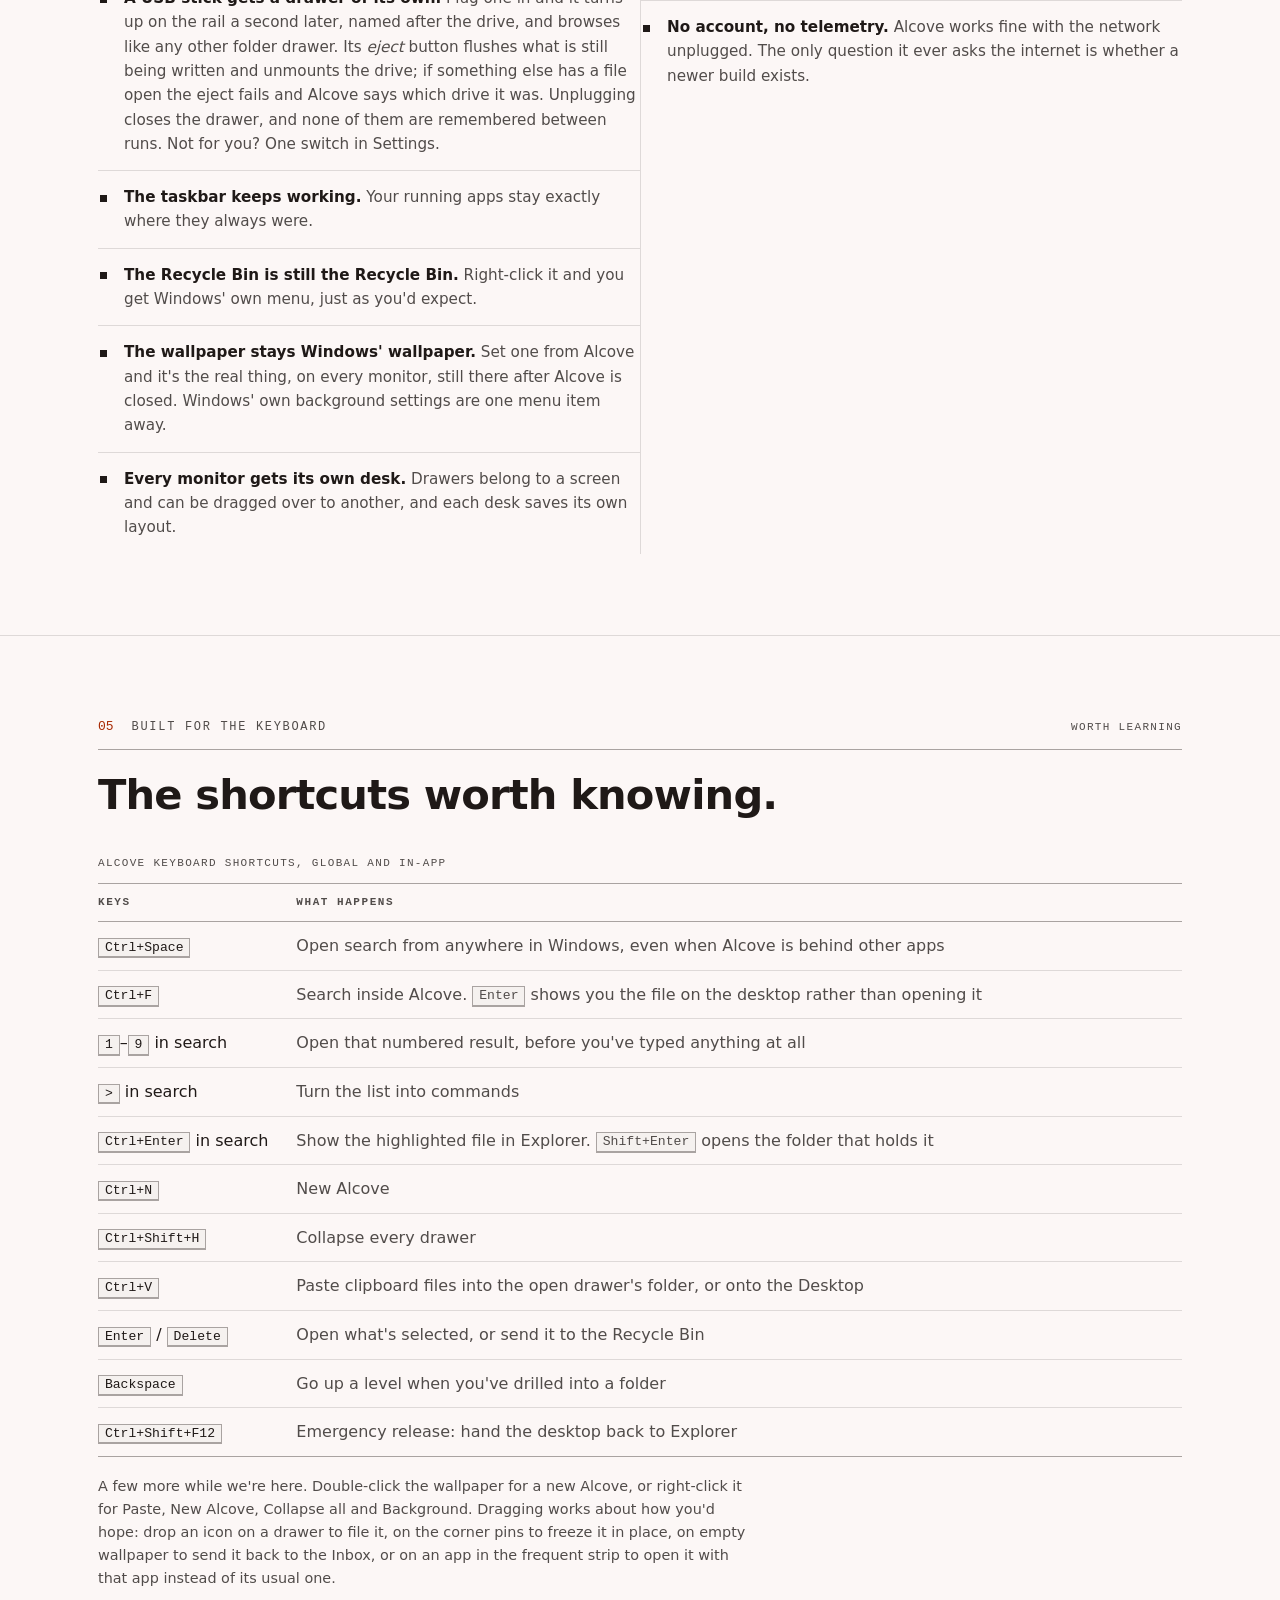
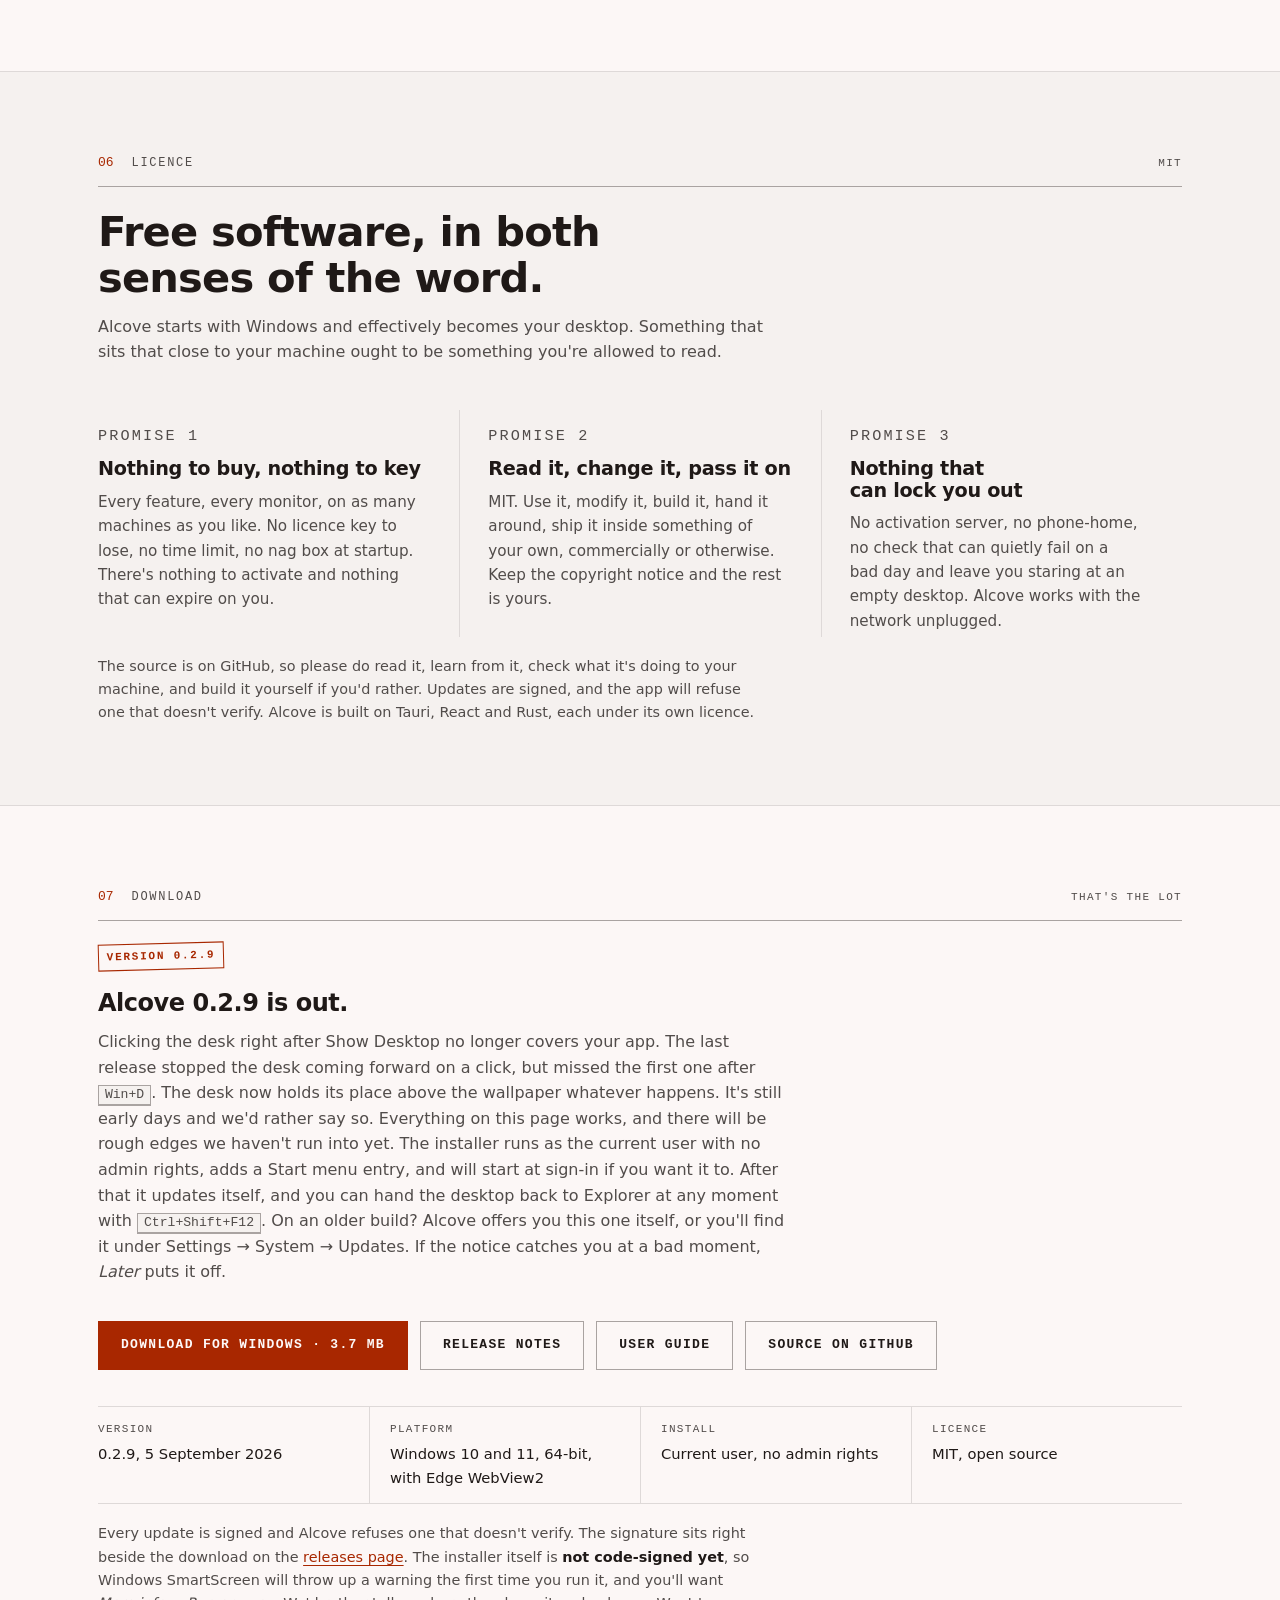
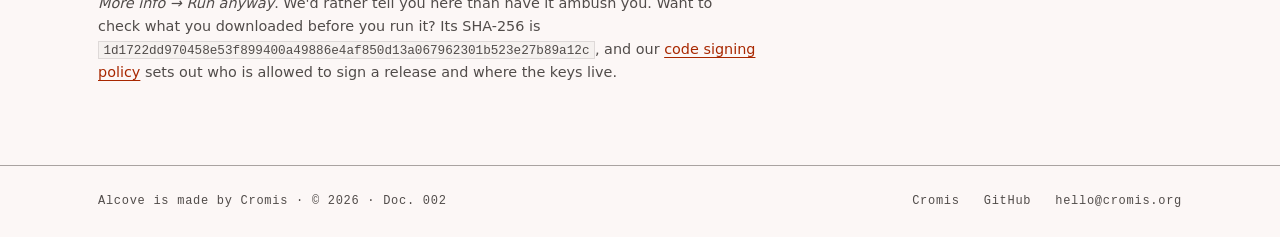
==== commit ca302b98: "Ship Alcove 0.2.9 on the site. The download, checksum and version stamps now point at 0.2.9. The fir" ====
--- a/alcove/index.html
+++ b/alcove/index.html
@@ -56,7 +56,7 @@
     <div class="wrap">
       <p class="doc-line">
         <span><span class="doc-no">DOC. 002</span> &nbsp;Alcove / what it is, and how it works</span>
-        <span>Rev. 2026 &nbsp;·&nbsp; <span class="doc-no">Version 0.2.8</span></span>
+        <span>Rev. 2026 &nbsp;·&nbsp; <span class="doc-no">Version 0.2.9</span></span>
       </p>
       <h1>Give every icon a home.</h1>
       <p class="lede">Let's be honest, your Desktop is where files go to be forgotten. Alcove
@@ -419,13 +419,13 @@
         <span class="sec-tag">That's the lot</span>
       </p>
       <div class="status-line">
-        <span class="stamp">Version 0.2.8</span>
-      </div>
-      <h2 style="margin-top:20px">Alcove 0.2.8 is out.</h2>
-      <p class="sec-sub">This one stops the desk jumping in front of the app you were
-      working in. Click Alcove and it stays furniture: it takes the click and the
-      keyboard, but it no longer hides what you were using. The last release stopped
-      the desk blinking on <kbd>Win+D</kbd> and burning a CPU core while idle.
+        <span class="stamp">Version 0.2.9</span>
+      </div>
+      <h2 style="margin-top:20px">Alcove 0.2.9 is out.</h2>
+      <p class="sec-sub">Clicking the desk right after Show Desktop no longer covers
+      your app. The last release stopped the desk coming forward on a click, but
+      missed the first one after <kbd>Win+D</kbd>. The desk now holds its place
+      above the wallpaper whatever happens.
       It's still early days and we'd rather say so. Everything on this page
       works, and there will be rough edges we haven't run into yet. The installer runs as the
       current user with no admin rights, adds a Start menu entry, and will start at sign-in if
@@ -434,13 +434,13 @@
       you this one itself, or you'll find it under Settings &rarr; System &rarr; Updates. If the
       notice catches you at a bad moment, <em>Later</em> puts it off.</p>
       <div class="actions">
-        <a class="btn btn-primary" href="https://github.com/izkac/alcove/releases/download/v0.2.8/Alcove_0.2.8_x64-setup.exe">Download for Windows &middot; 3.7 MB</a>
+        <a class="btn btn-primary" href="https://github.com/izkac/alcove/releases/download/v0.2.9/Alcove_0.2.9_x64-setup.exe">Download for Windows &middot; 3.7 MB</a>
         <a class="btn" href="https://github.com/izkac/alcove/releases">Release notes</a>
         <a class="btn" href="https://github.com/izkac/alcove/blob/main/docs/user-guide.md">User guide</a>
         <a class="btn" href="https://github.com/izkac/alcove">Source on GitHub</a>
       </div>
       <dl class="facts">
-        <div><dt>Version</dt><dd>0.2.8, 5 September 2026</dd></div>
+        <div><dt>Version</dt><dd>0.2.9, 5 September 2026</dd></div>
         <div><dt>Platform</dt><dd>Windows 10 and 11, 64-bit, with Edge WebView2</dd></div>
         <div><dt>Install</dt><dd>Current user, no admin rights</dd></div>
         <div><dt>Licence</dt><dd>MIT, open source</dd></div>
@@ -452,7 +452,7 @@
       the first time you run it, and you'll want <em>More info &rarr; Run anyway</em>. We'd
       rather tell you here than have it ambush you. Want to check what you downloaded before
       you run it? Its SHA-256 is
-      <code>d0d71d1bcec411f23962ed23136e7d0a2789fbf1ce66d467f0c47c0bfd153f38</code>, and our
+      <code>1d1722dd970458e53f899400a49886e4af850d13a067962301b523e27b89a12c</code>, and our
       <a href="code-signing/">code signing policy</a> sets out who is allowed to sign a release
       and where the keys live.</p>
     </div>
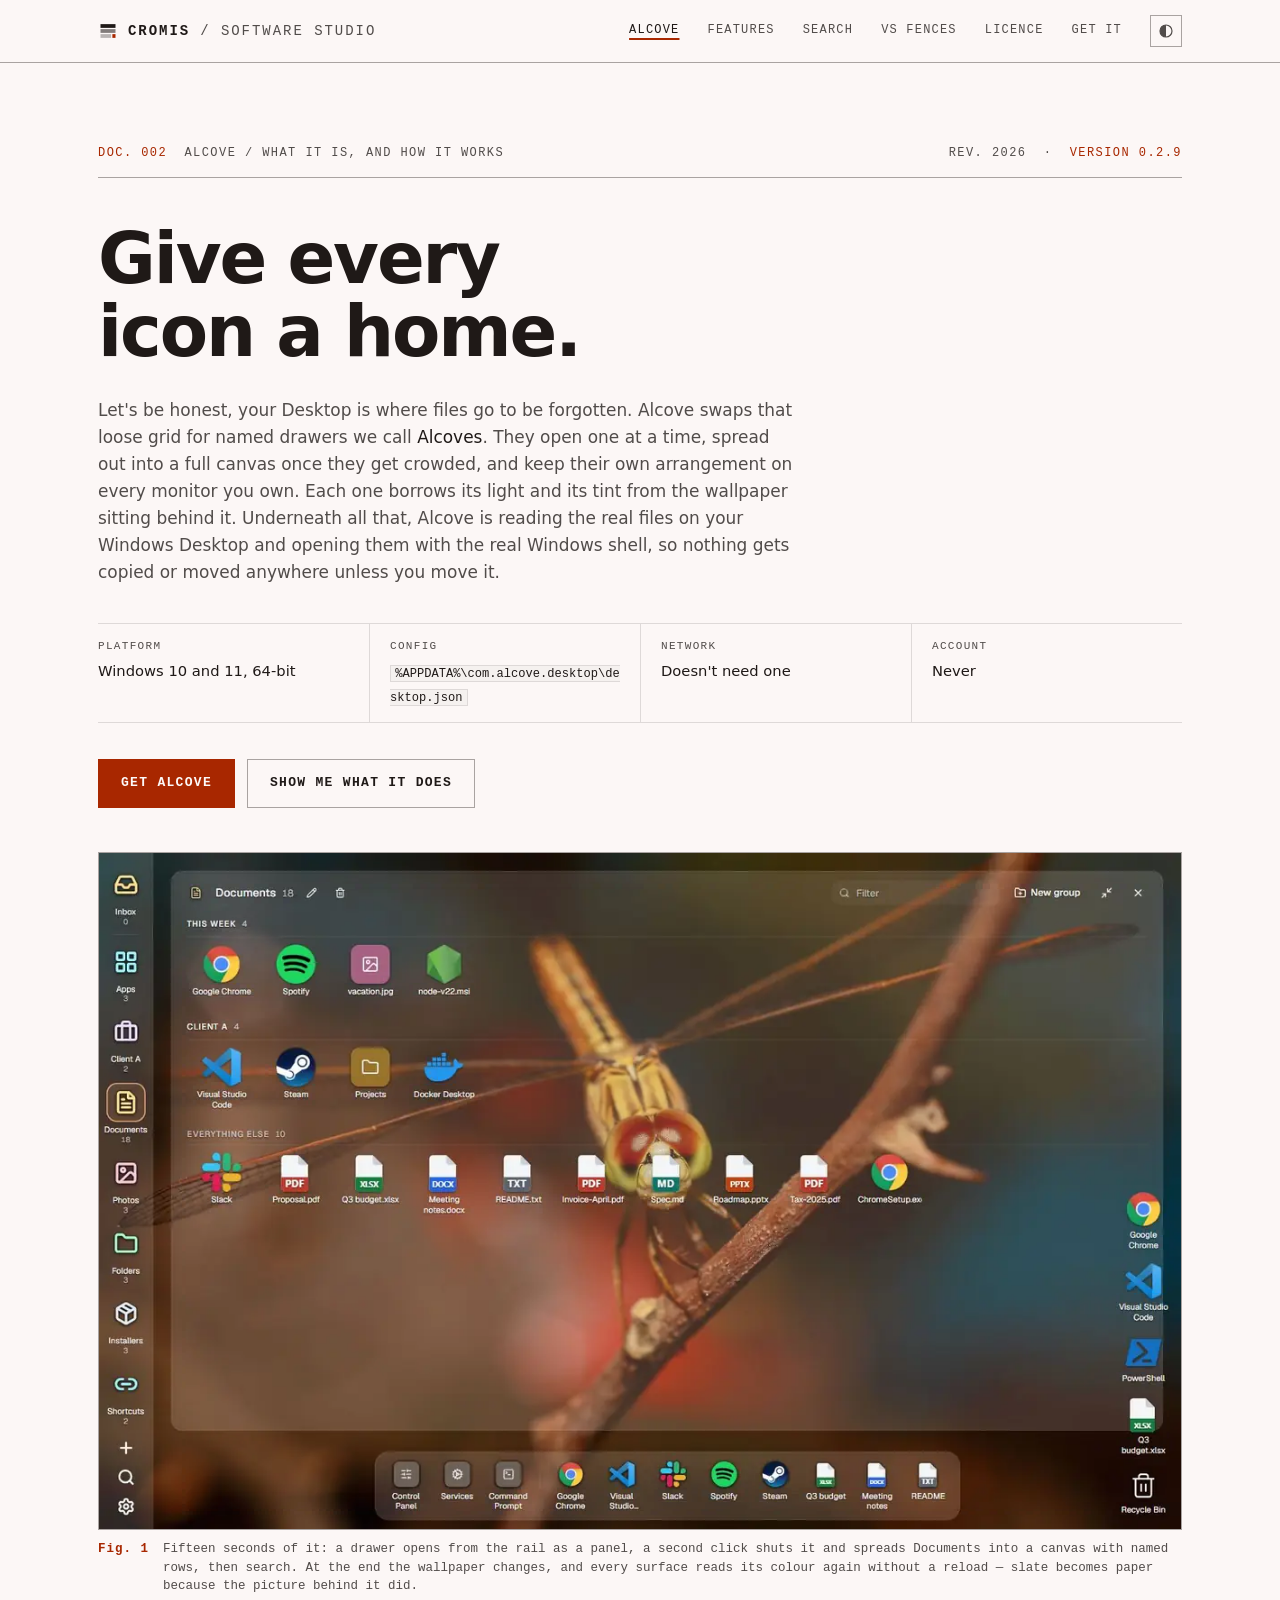
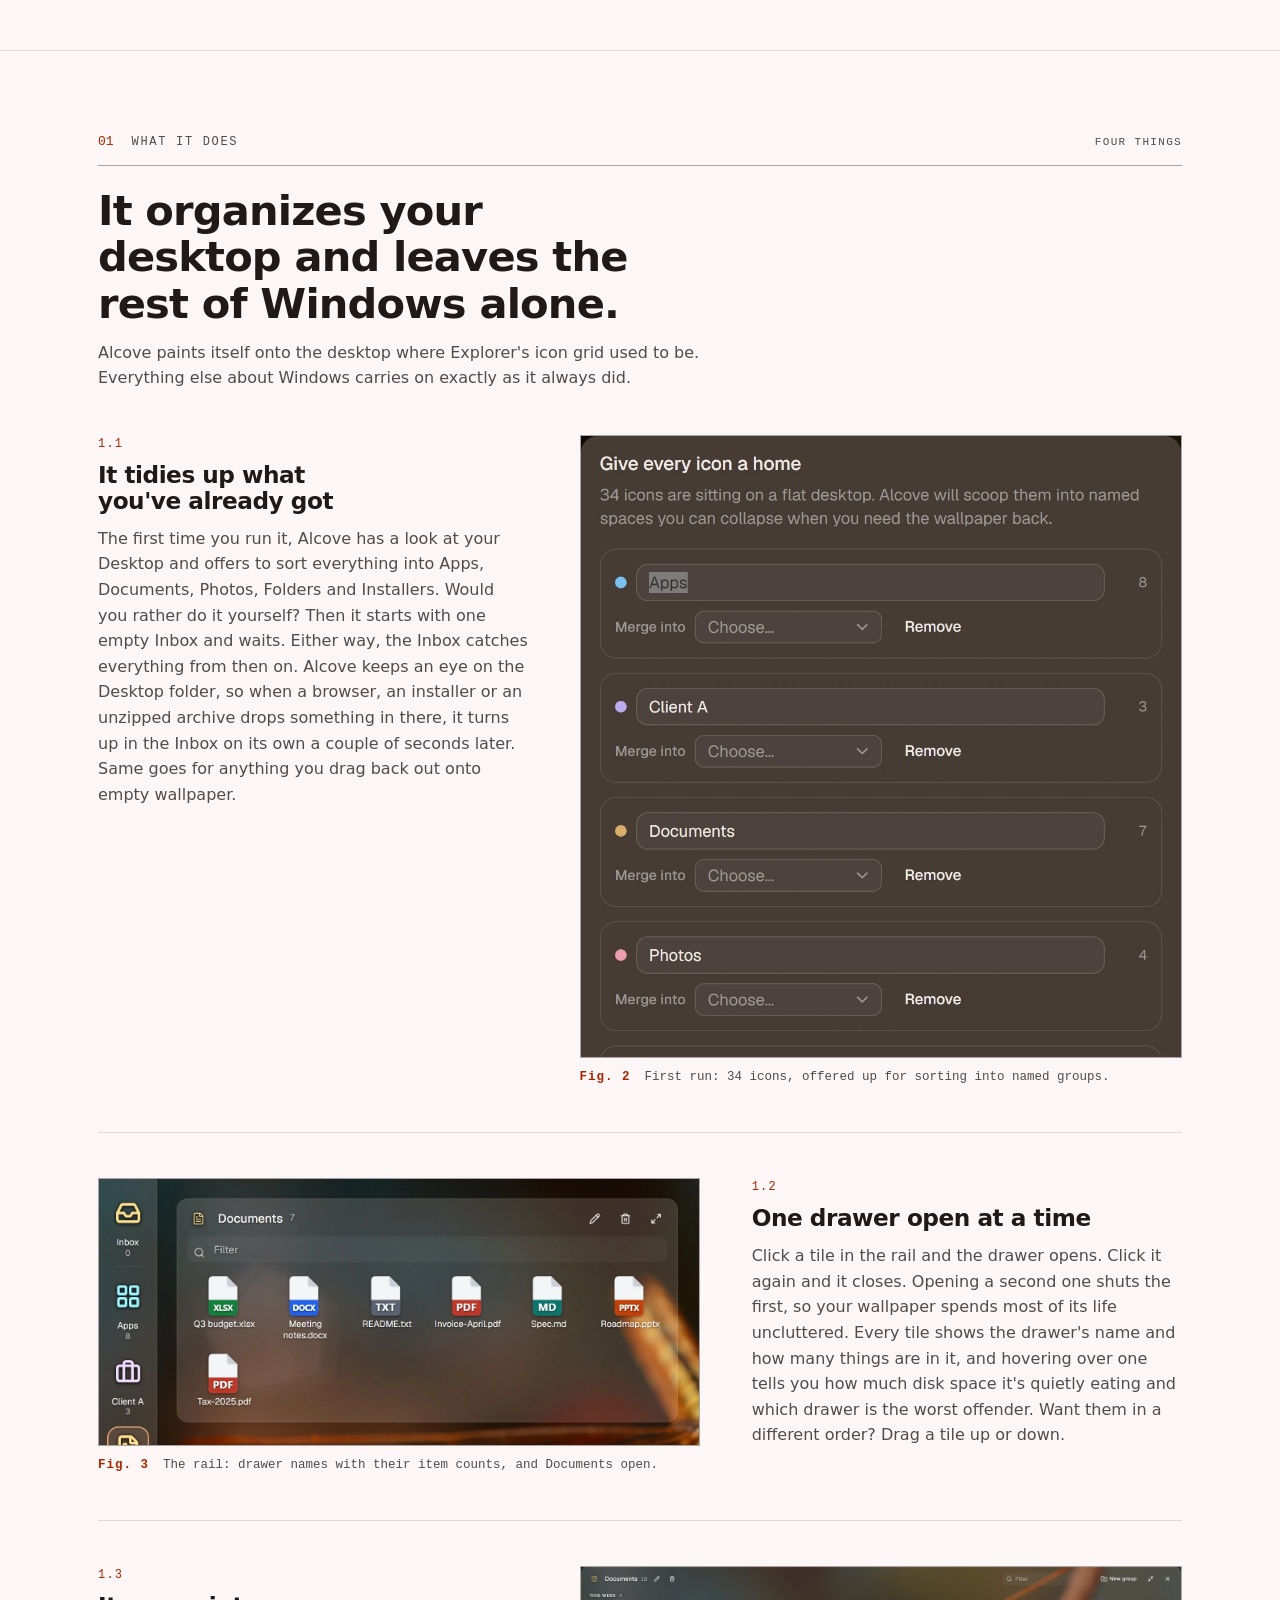
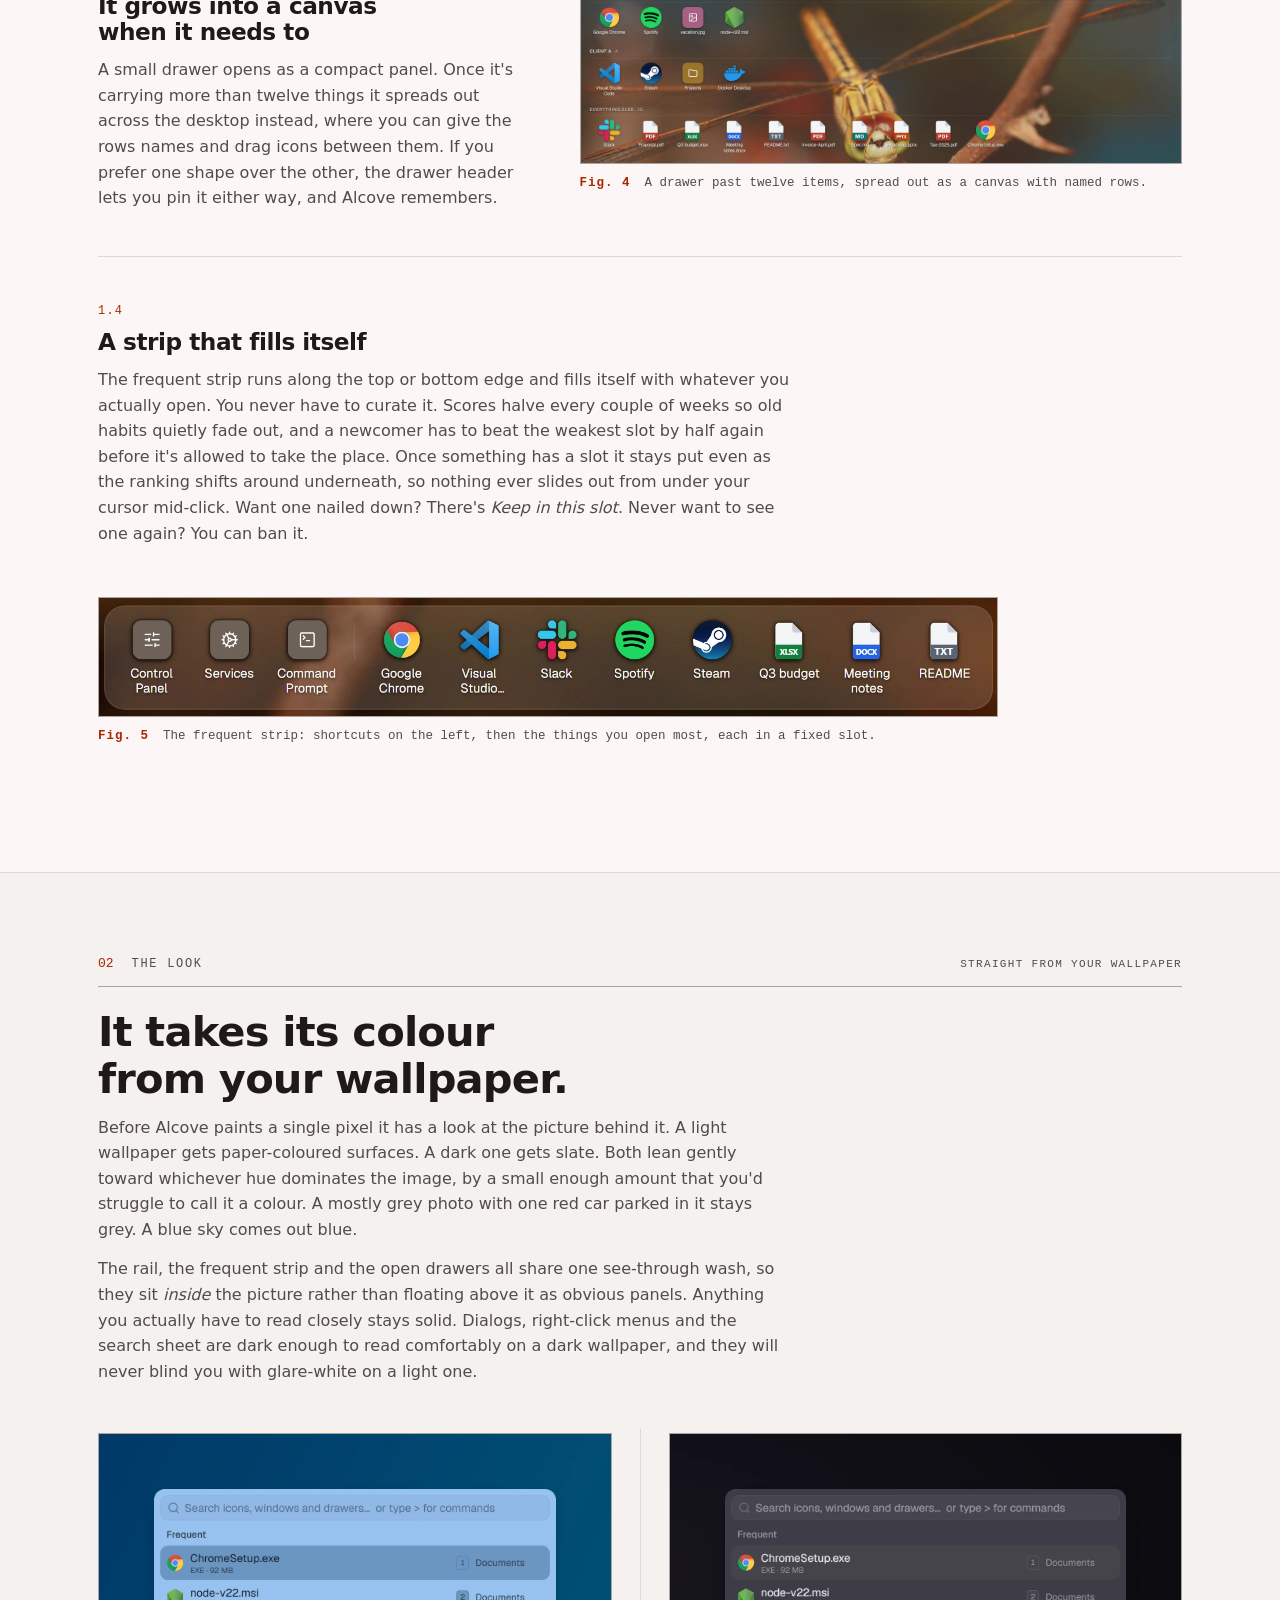
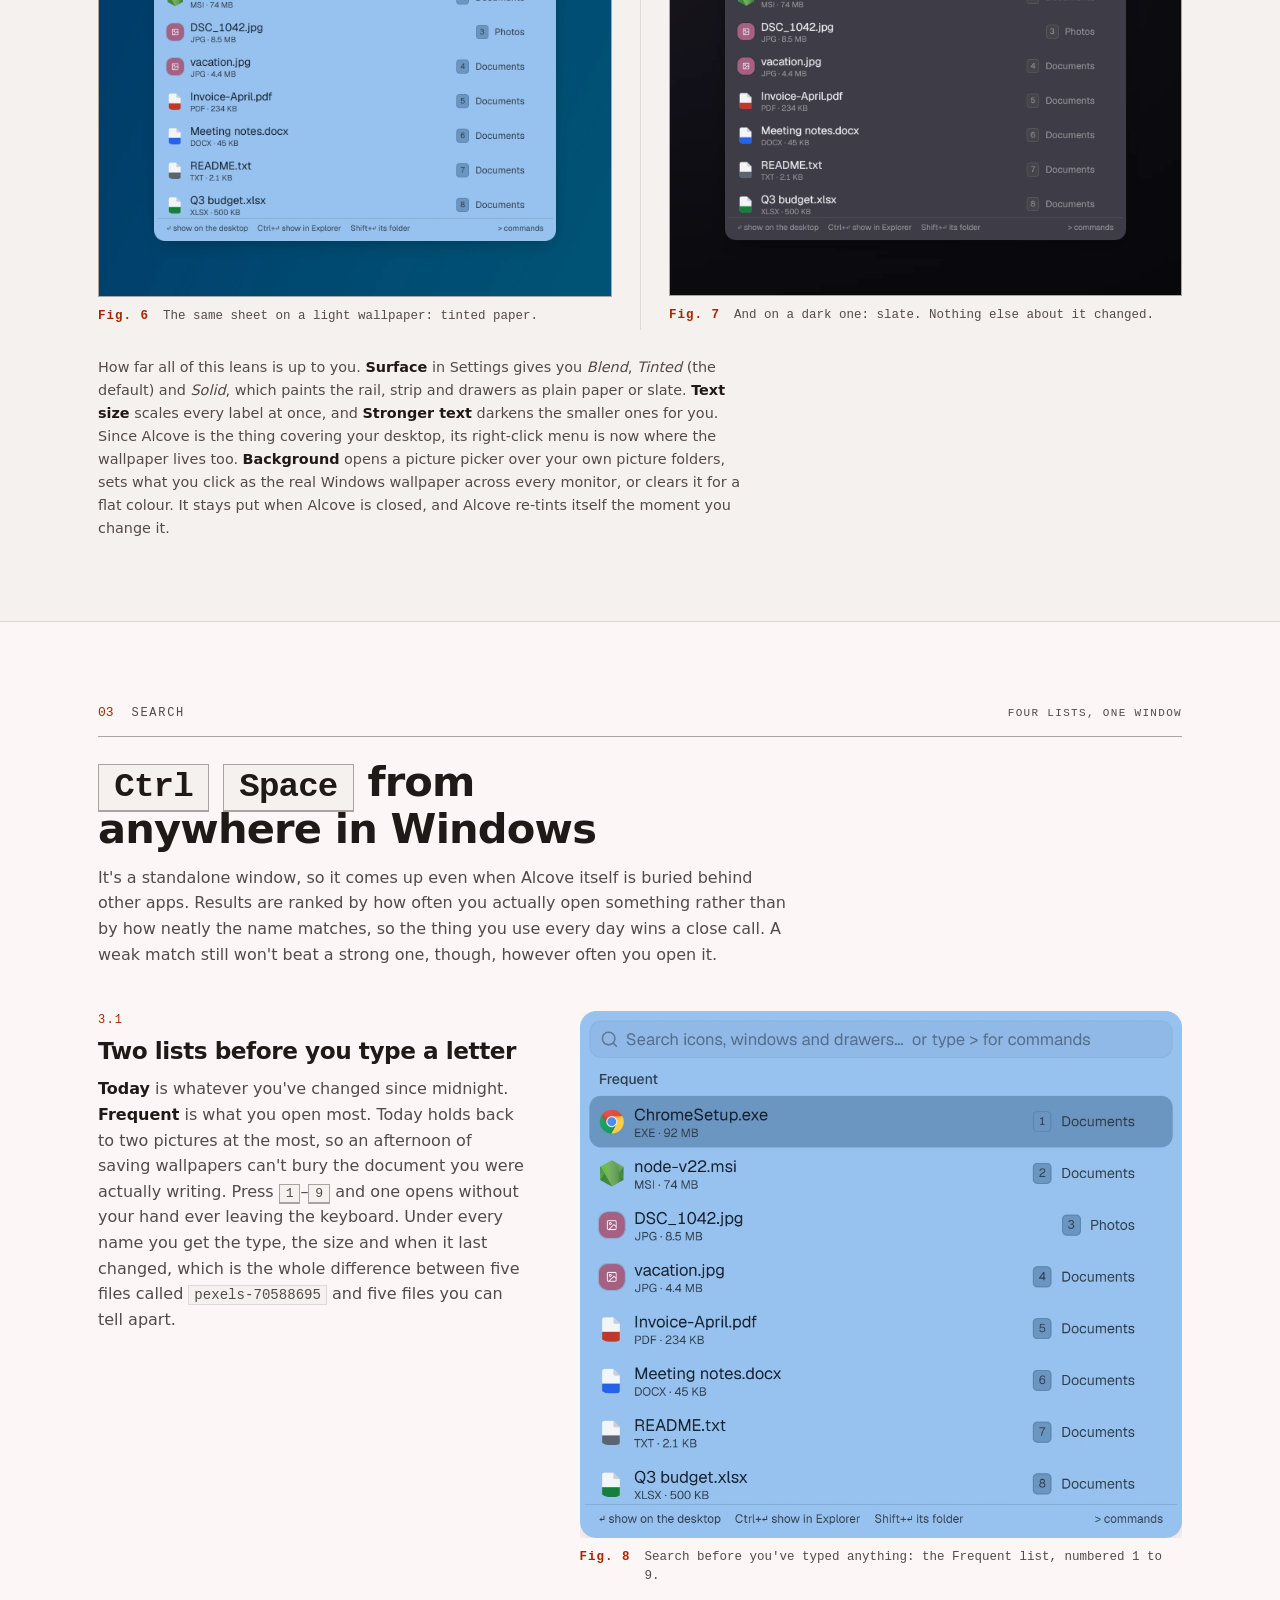
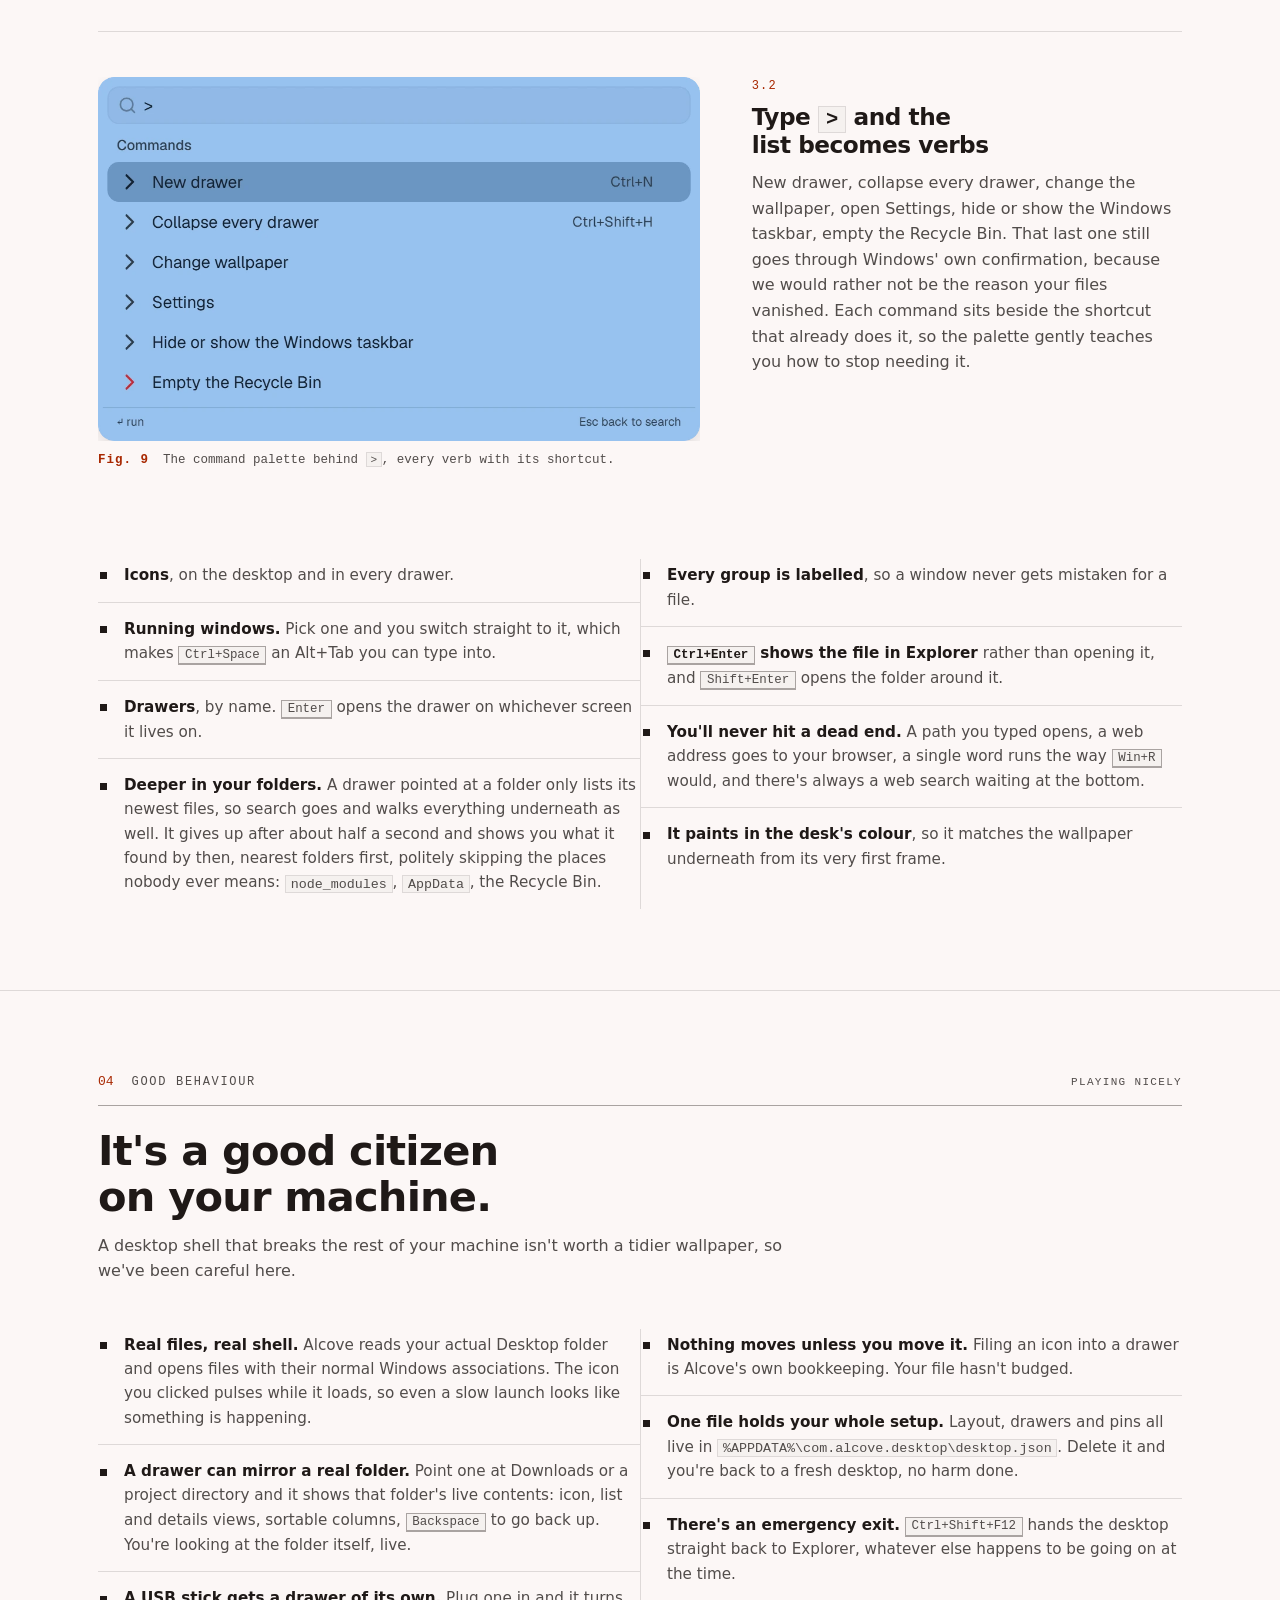
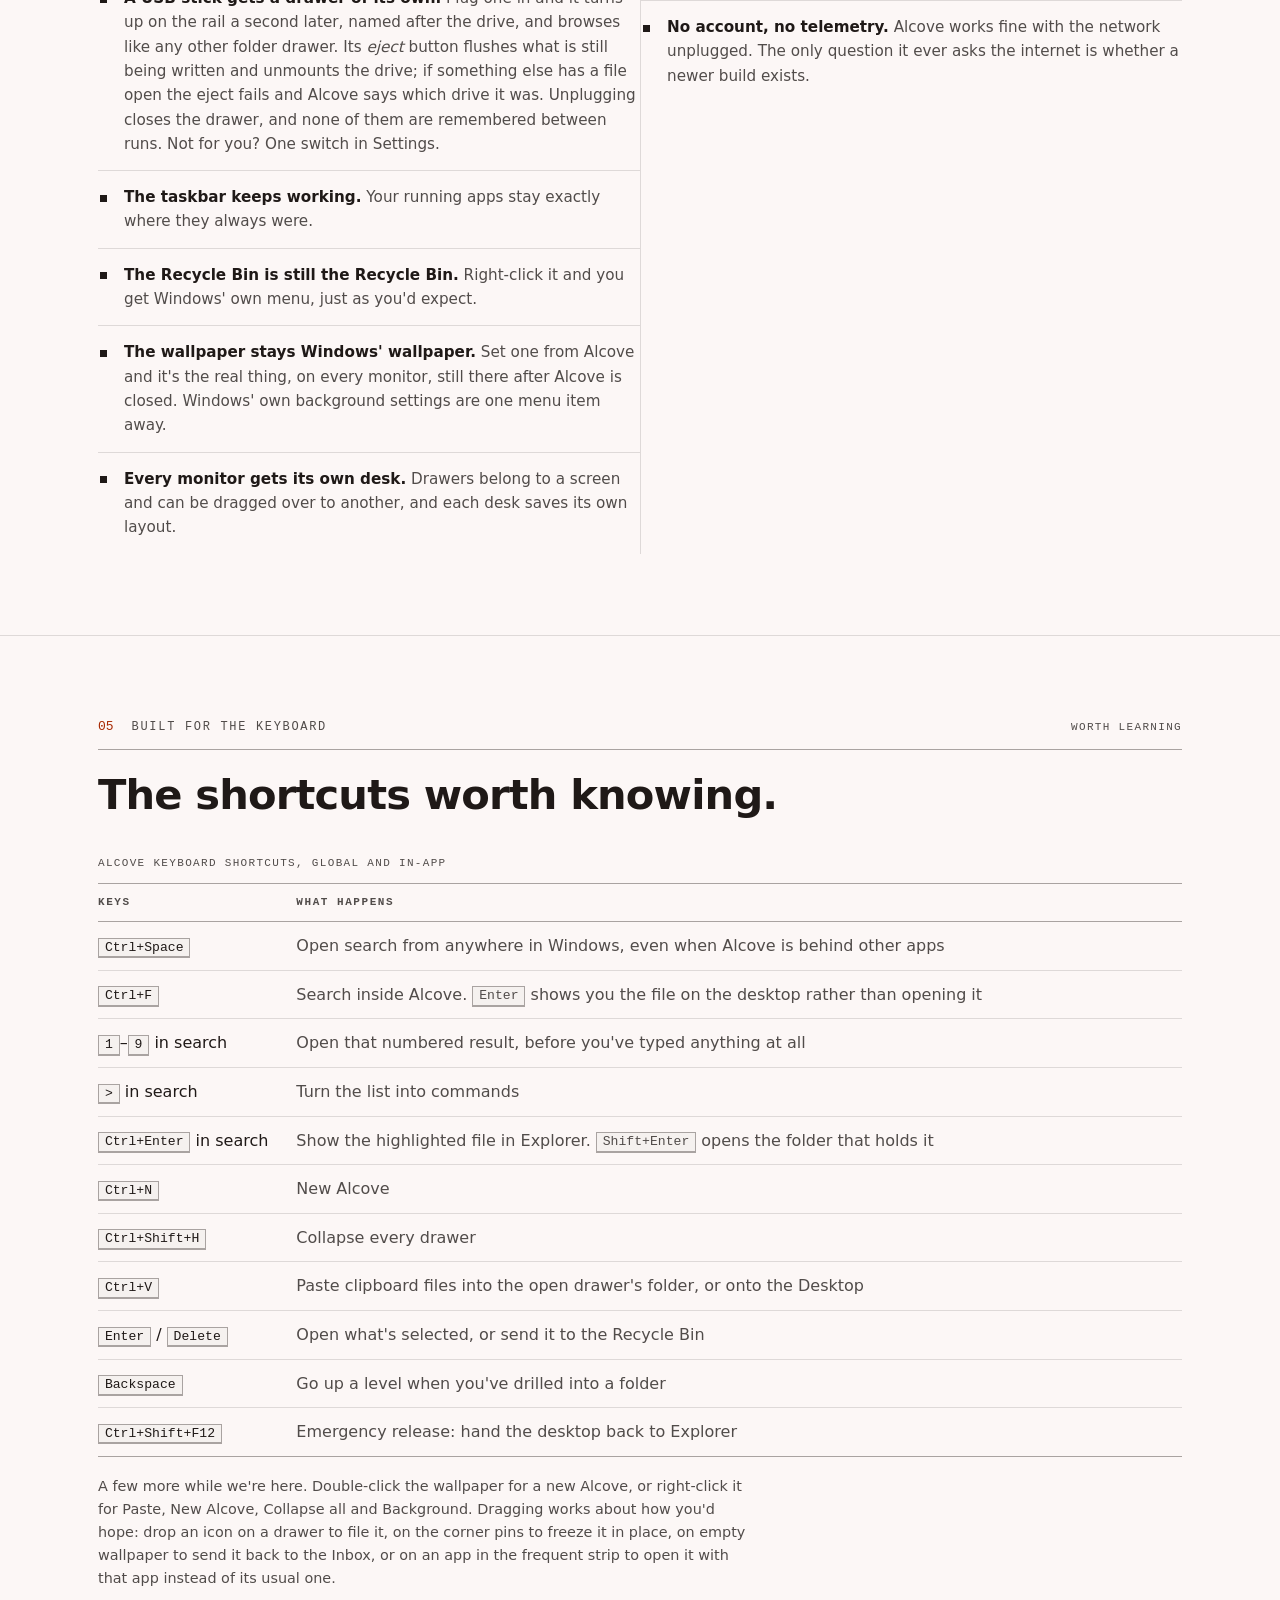
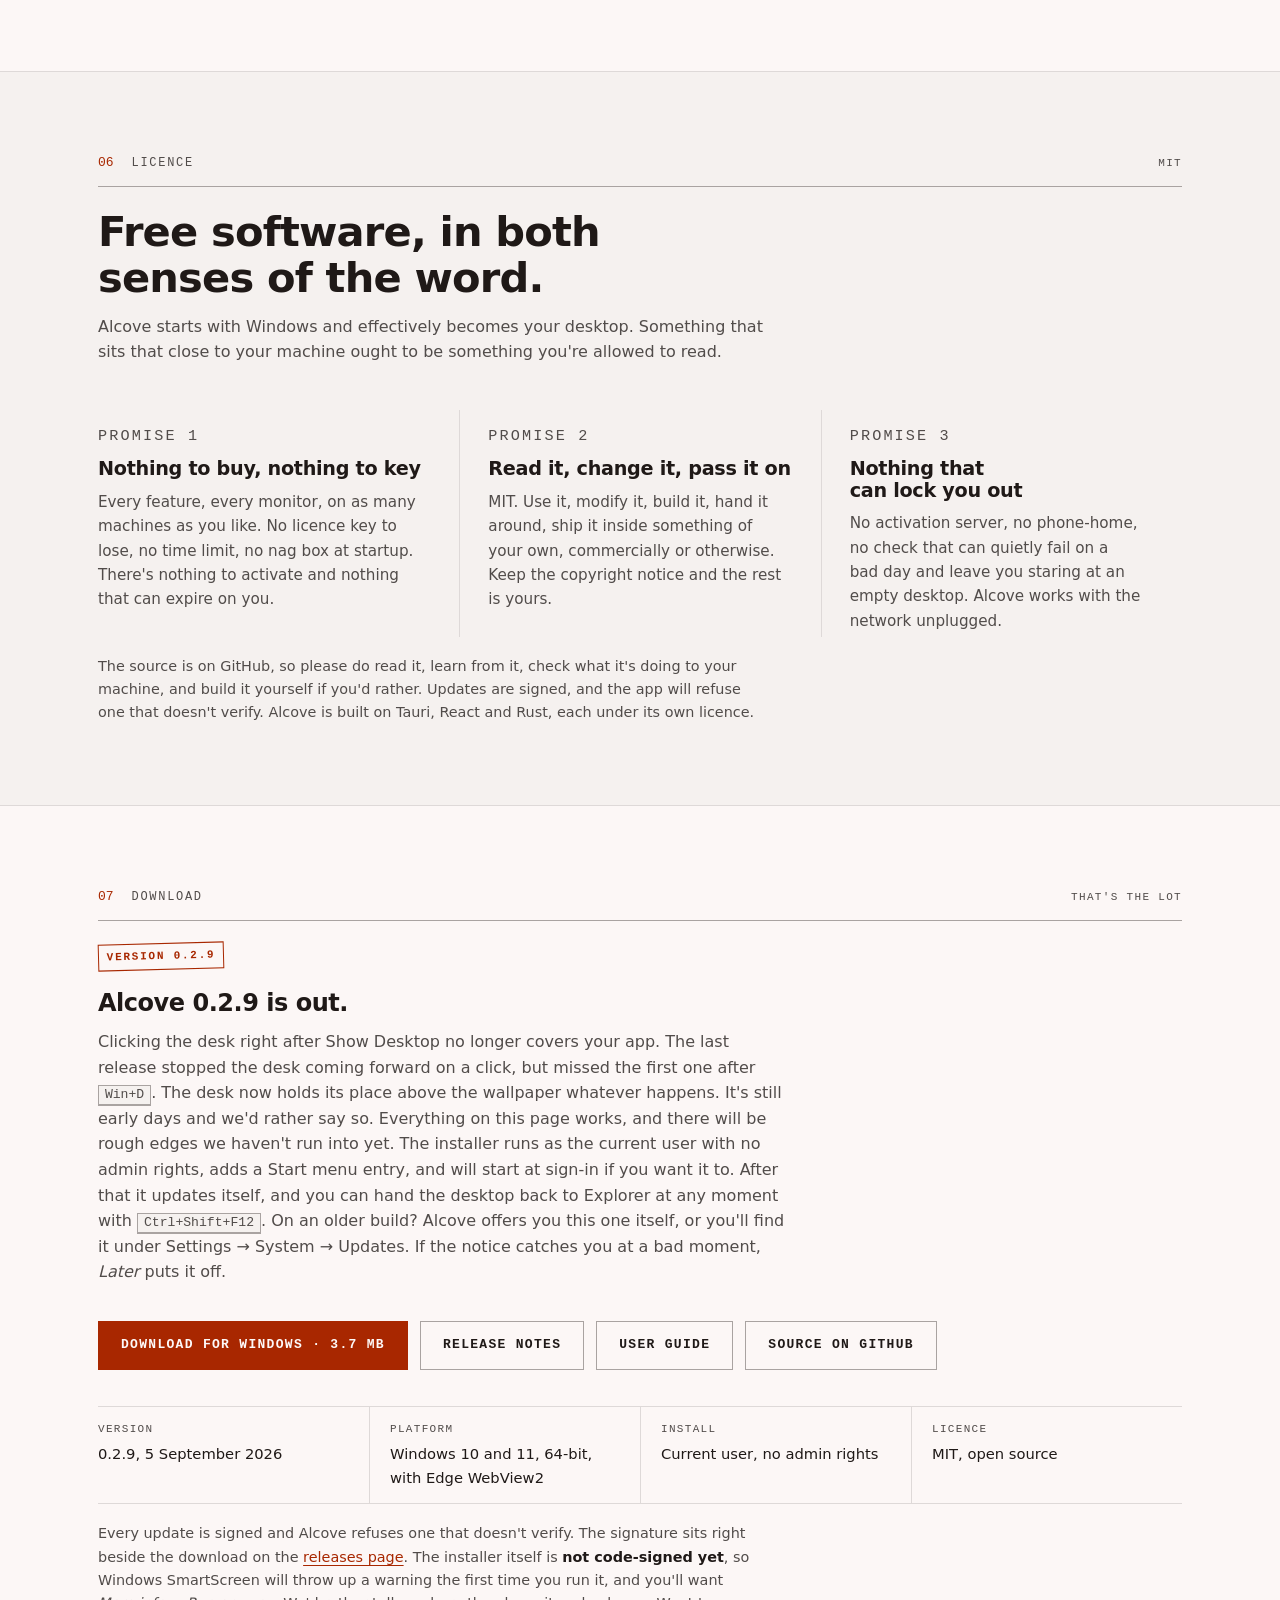
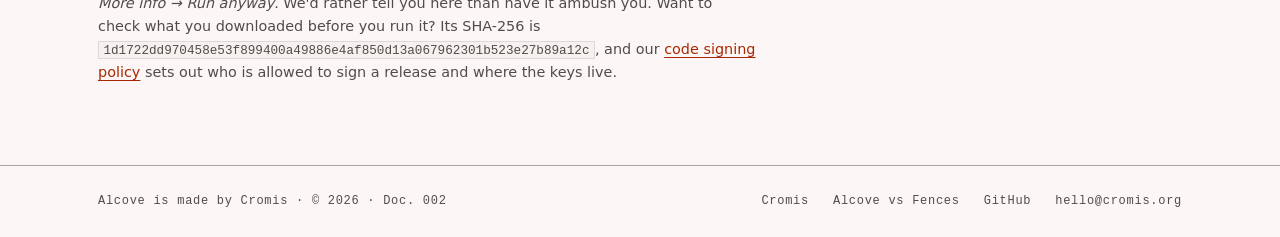
==== commit cd7e357d: "Make the site findable, and compare Alcove to Fences honestly. Nobody searches for "give every icon " ====
--- a/alcove/index.html
+++ b/alcove/index.html
@@ -3,8 +3,8 @@
 <head>
 <meta charset="utf-8">
 <meta name="viewport" content="width=device-width, initial-scale=1">
-<title>Alcove: give every icon a home</title>
-<meta name="description" content="Alcove is a Windows desktop organizer. Named drawers instead of a loose grid of icons: one open at a time, spreading into a canvas when they get crowded, saved per monitor, wearing the colour of your wallpaper.">
+<title>Alcove — Windows desktop icon organizer, free and open source</title>
+<meta name="description" content="Alcove organizes your Windows desktop icons into named drawers instead of a loose grid — one open at a time, saved per monitor, tinted to match your wallpaper. Free, MIT, no account, works offline.">
 <link rel="icon" href="../favicon.svg" type="image/svg+xml">
 <link rel="stylesheet" href="../style.css">
 <script src="../theme.js"></script>
@@ -19,6 +19,44 @@
 <meta property="og:image:alt" content="The Alcove desktop: a shelf rail of named drawers down the left, the Documents drawer open, and the frequent strip along the bottom, all tinted the warm brown of the wallpaper behind them.">
 <meta name="twitter:card" content="summary_large_image">
 <link rel="canonical" href="https://cromis.org/alcove/">
+<script type="application/ld+json">
+{
+  "@context": "https://schema.org",
+  "@type": "SoftwareApplication",
+  "@id": "https://cromis.org/alcove/#app",
+  "name": "Alcove",
+  "alternateName": "Alcove desktop organizer",
+  "applicationCategory": "UtilitiesApplication",
+  "applicationSubCategory": "Desktop organizer",
+  "operatingSystem": "Windows 10, Windows 11 (64-bit)",
+  "softwareVersion": "0.2.9",
+  "datePublished": "2026-09-05",
+  "fileSize": "3.7 MB",
+  "url": "https://cromis.org/alcove/",
+  "downloadUrl": "https://github.com/izkac/alcove/releases",
+  "installUrl": "https://github.com/izkac/alcove/releases",
+  "screenshot": "https://cromis.org/og.jpg",
+  "license": "https://opensource.org/licenses/MIT",
+  "isAccessibleForFree": true,
+  "description": "Alcove organizes Windows desktop icons into named drawers instead of a loose grid: one open at a time, spreading into a canvas when crowded, saved per monitor, tinted to match your wallpaper.",
+  "featureList": [
+    "Named drawers for desktop icons, one open at a time",
+    "Per-monitor layouts",
+    "Drawers that mirror a real folder, including USB drives",
+    "Global Ctrl+Space search with a command palette",
+    "A frequent strip that fills itself",
+    "Surfaces tinted from the current wallpaper",
+    "No account, no telemetry, works offline"
+  ],
+  "offers": {
+    "@type": "Offer",
+    "price": "0",
+    "priceCurrency": "USD",
+    "availability": "https://schema.org/InStock"
+  },
+  "publisher": { "@id": "https://cromis.org/#studio" }
+}
+</script>
 </head>
 <body>
 
@@ -37,6 +75,7 @@
       <a href="./" aria-current="page">Alcove</a>
       <a href="#features" class="hide-sm">Features</a>
       <a href="#search" class="hide-sm">Search</a>
+      <a href="vs-fences/" class="hide-sm">vs Fences</a>
       <a href="#licence" class="hide-sm">Licence</a>
       <a href="#get">Get it</a>
       <button class="theme" type="button" data-theme-toggle
@@ -465,6 +504,7 @@
     <span>Alcove is made by <a href="../">Cromis</a> &middot; &copy; 2026 &middot; Doc. 002</span>
     <span class="links">
       <a href="../">Cromis</a>
+      <a href="vs-fences/">Alcove vs Fences</a>
       <a href="https://github.com/izkac/alcove">GitHub</a>
       <a href="mailto:hello@cromis.org">hello@cromis.org</a>
     </span>
--- a/style.css
+++ b/style.css
@@ -661,3 +661,9 @@
 @media print {
   .masthead nav, .theme, .actions { display: none; }
 }
+
+/* ---- Comparison table (three columns, neither side dimmed) ---------------------- */
+
+table.keys.compare td:last-child { color: inherit; }
+table.keys.compare td:first-child { white-space: normal; width: 26%; }
+table.keys.compare th:not(:first-child) { color: var(--ink); }
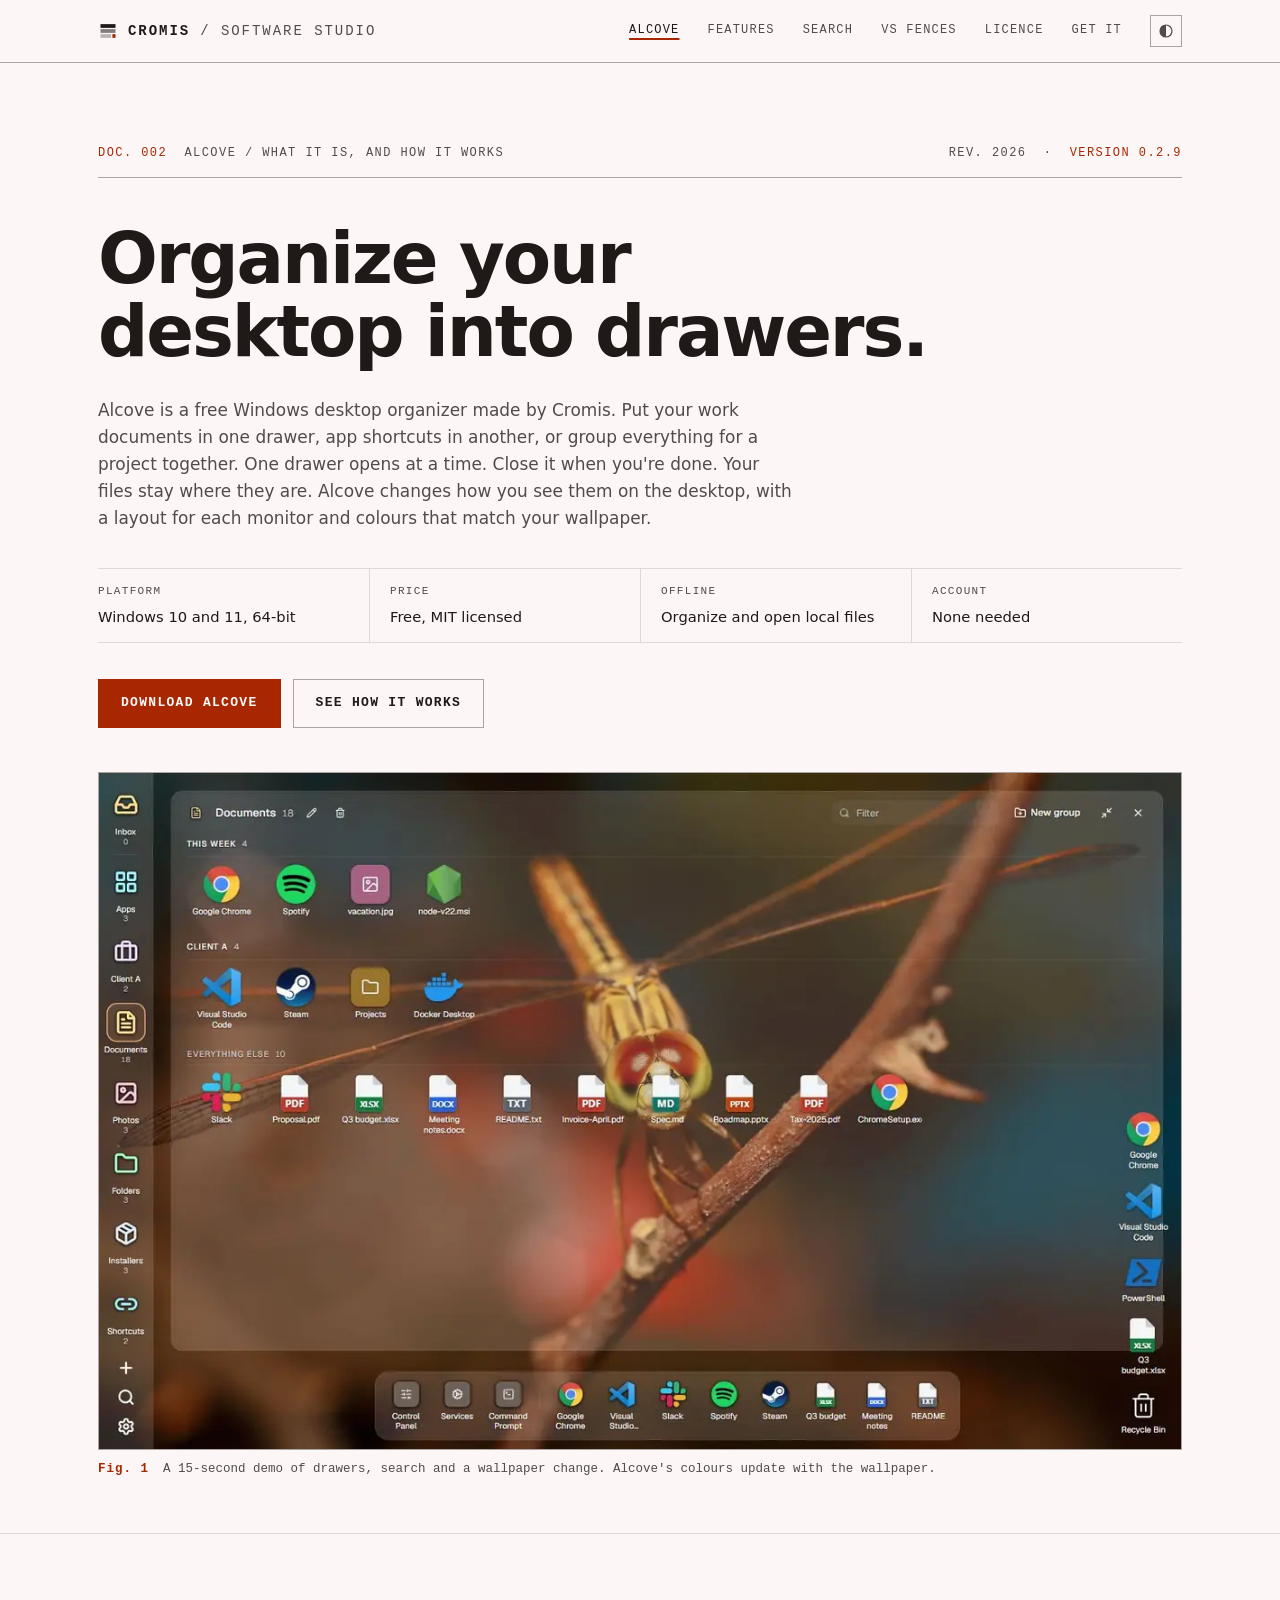
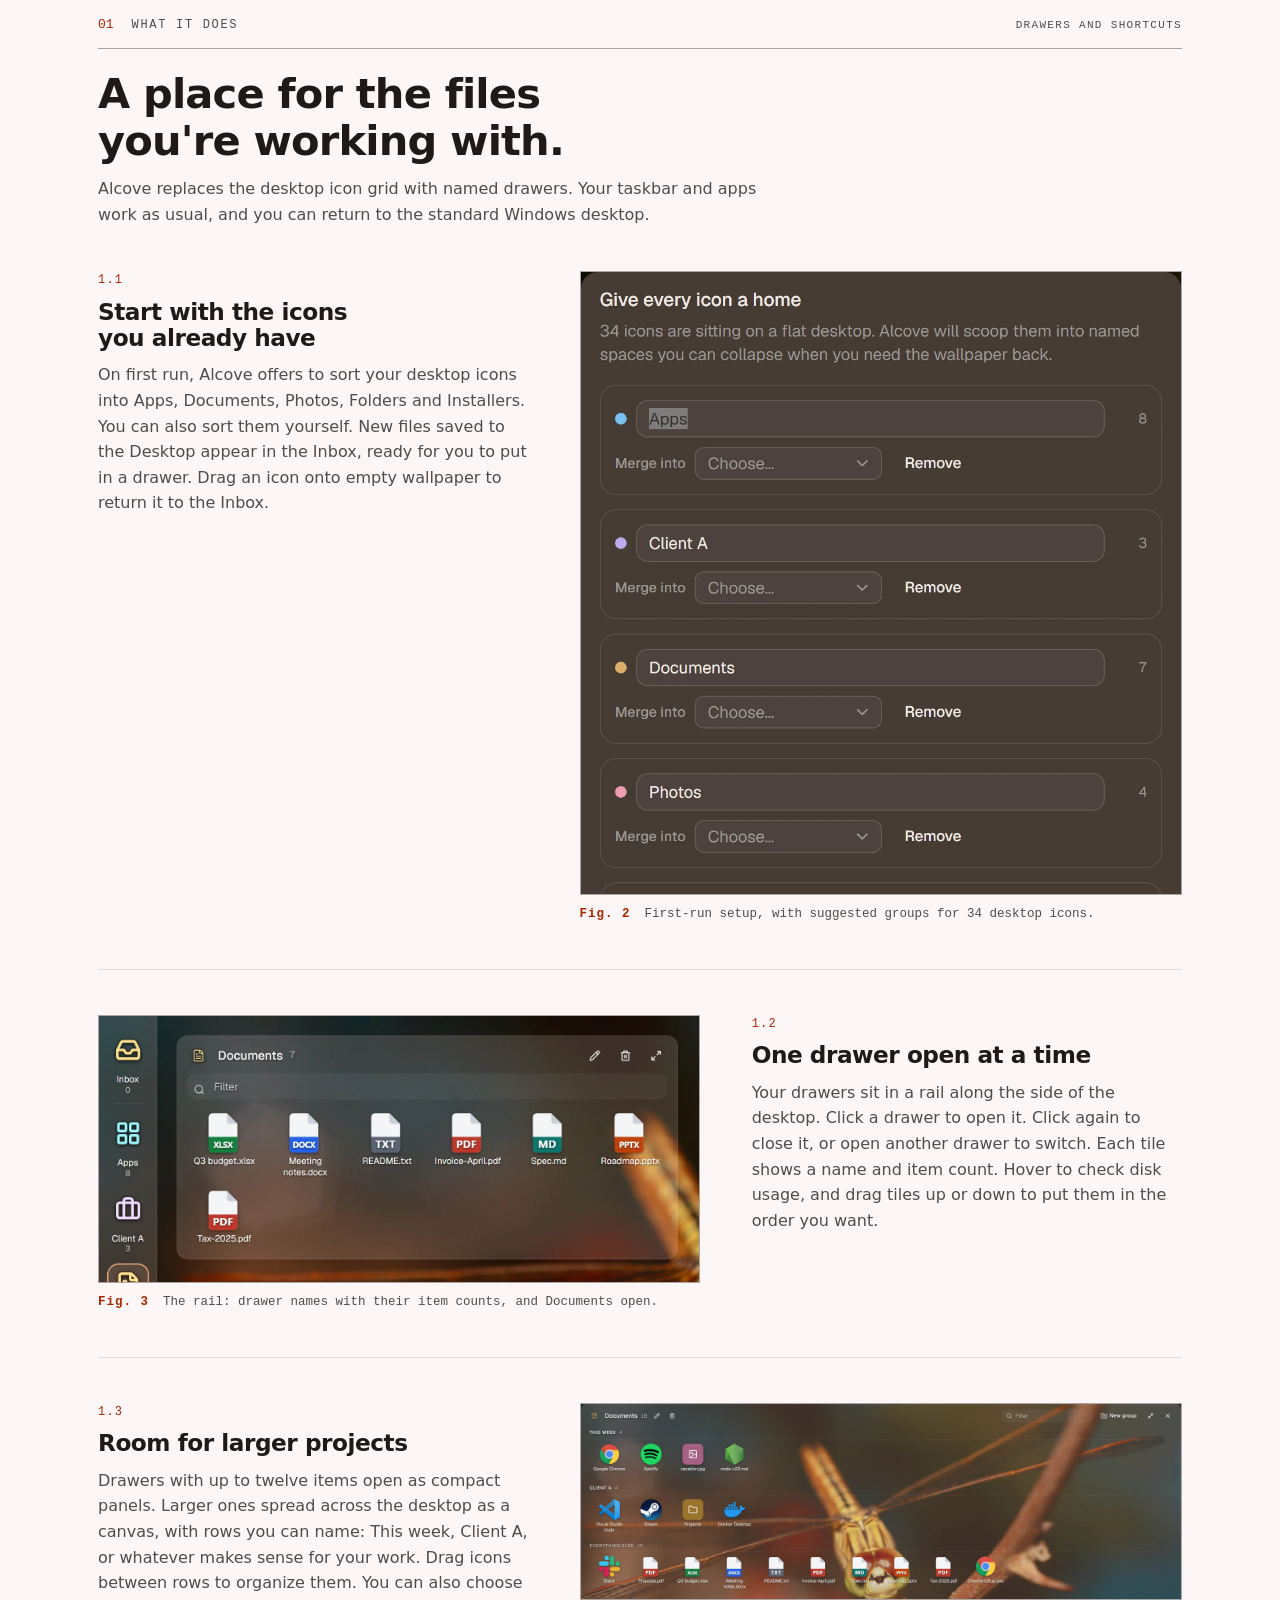
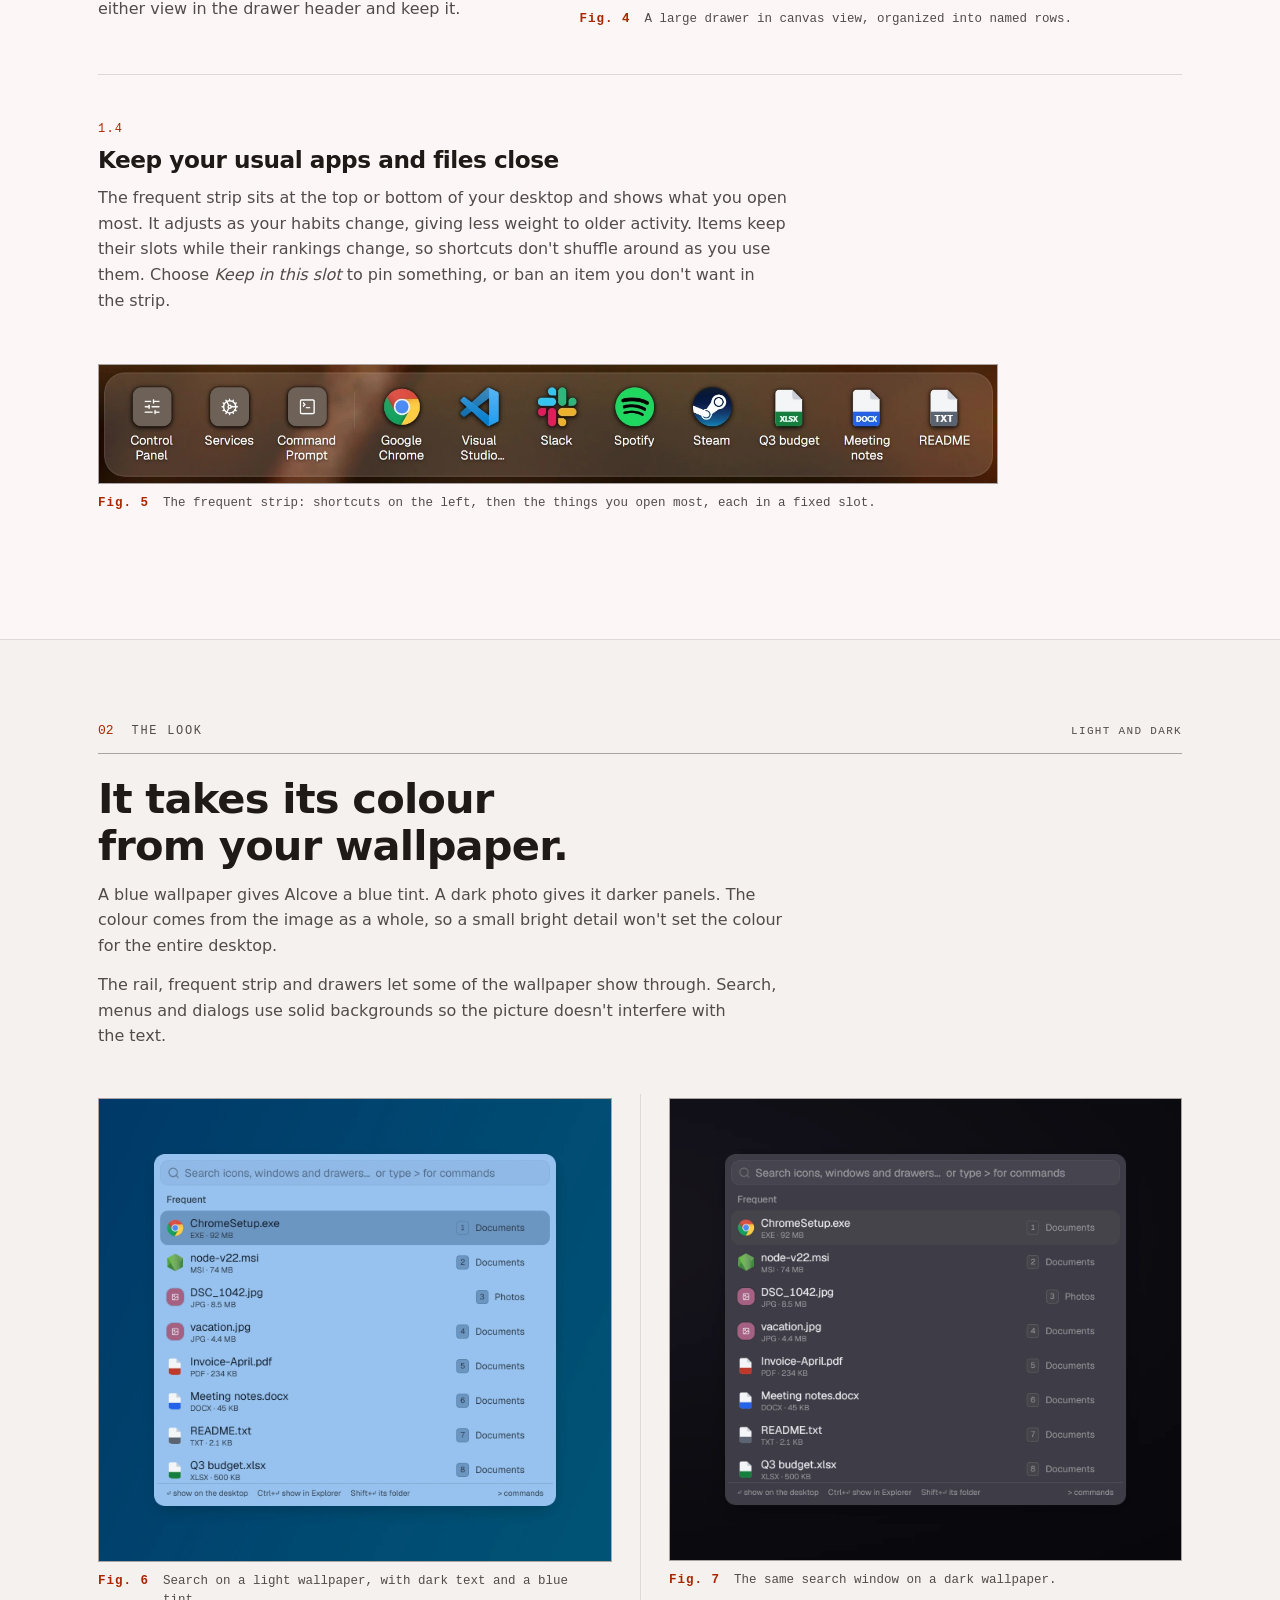
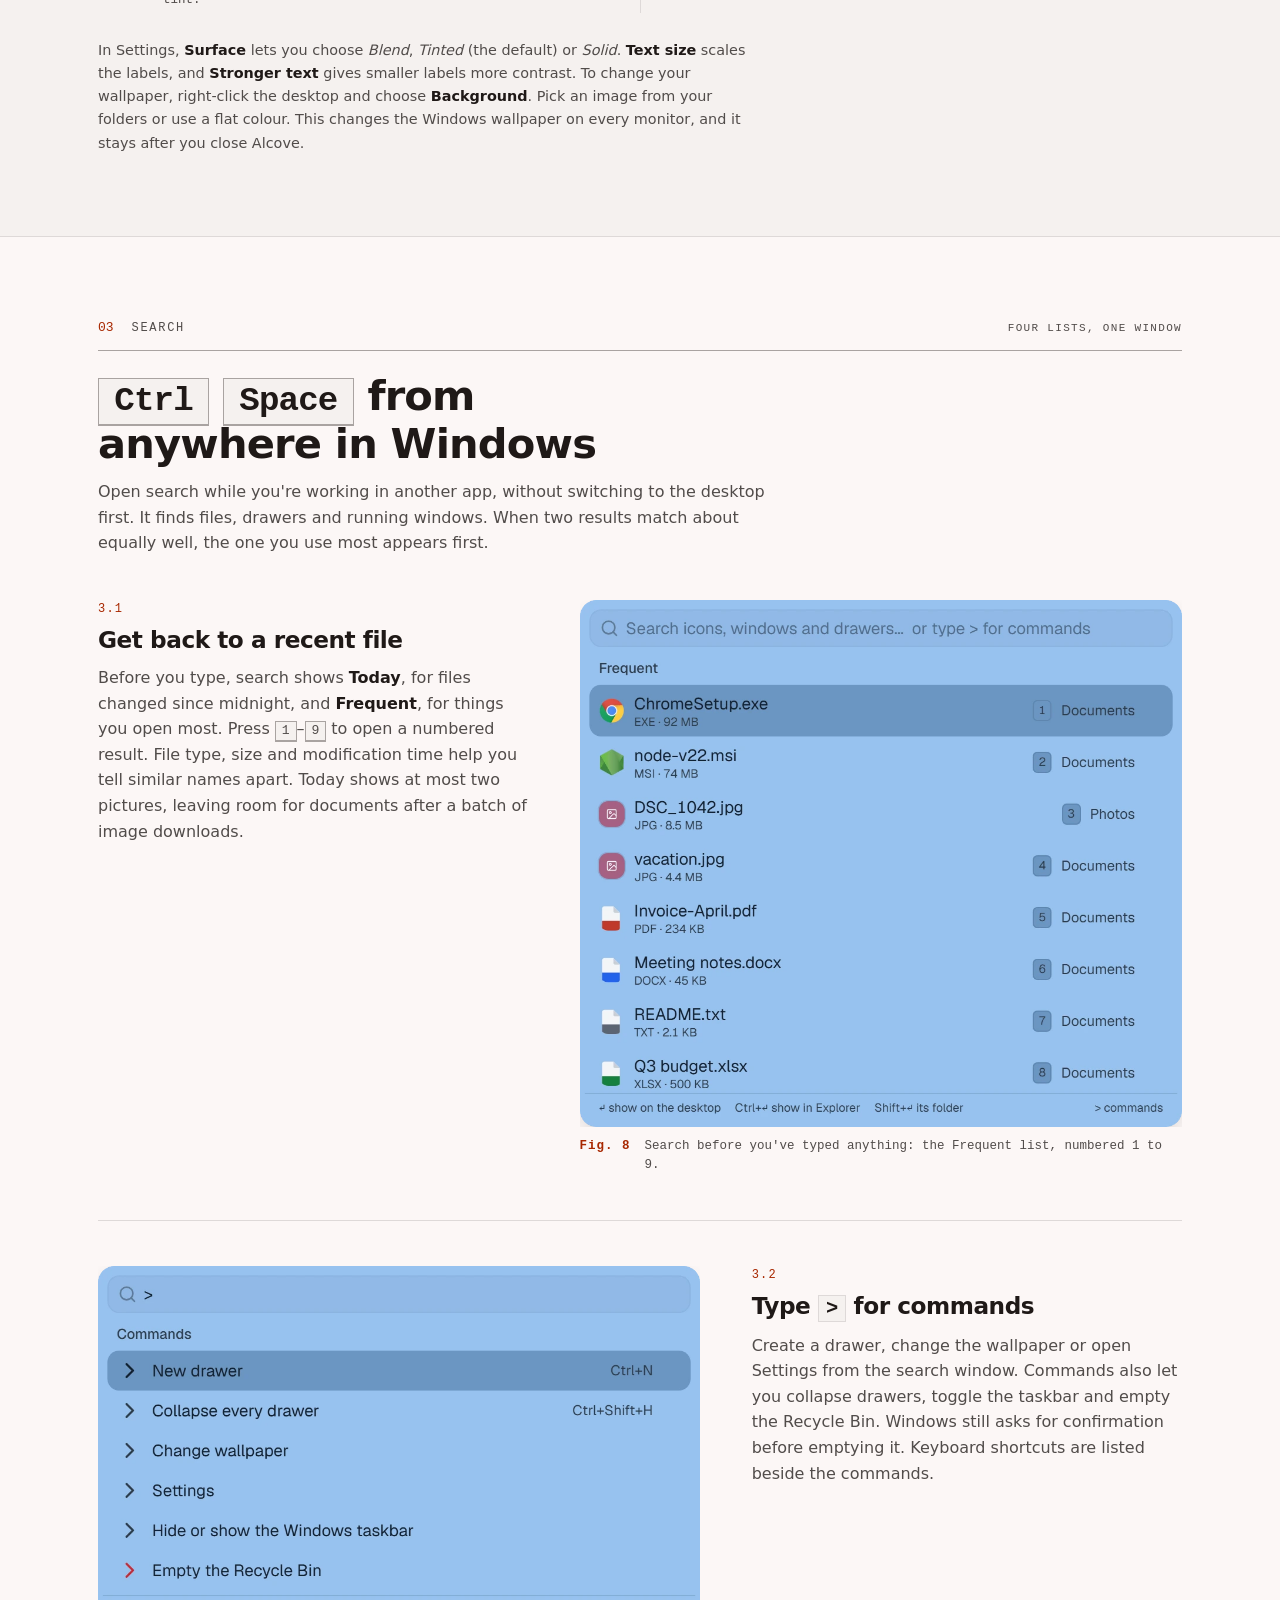
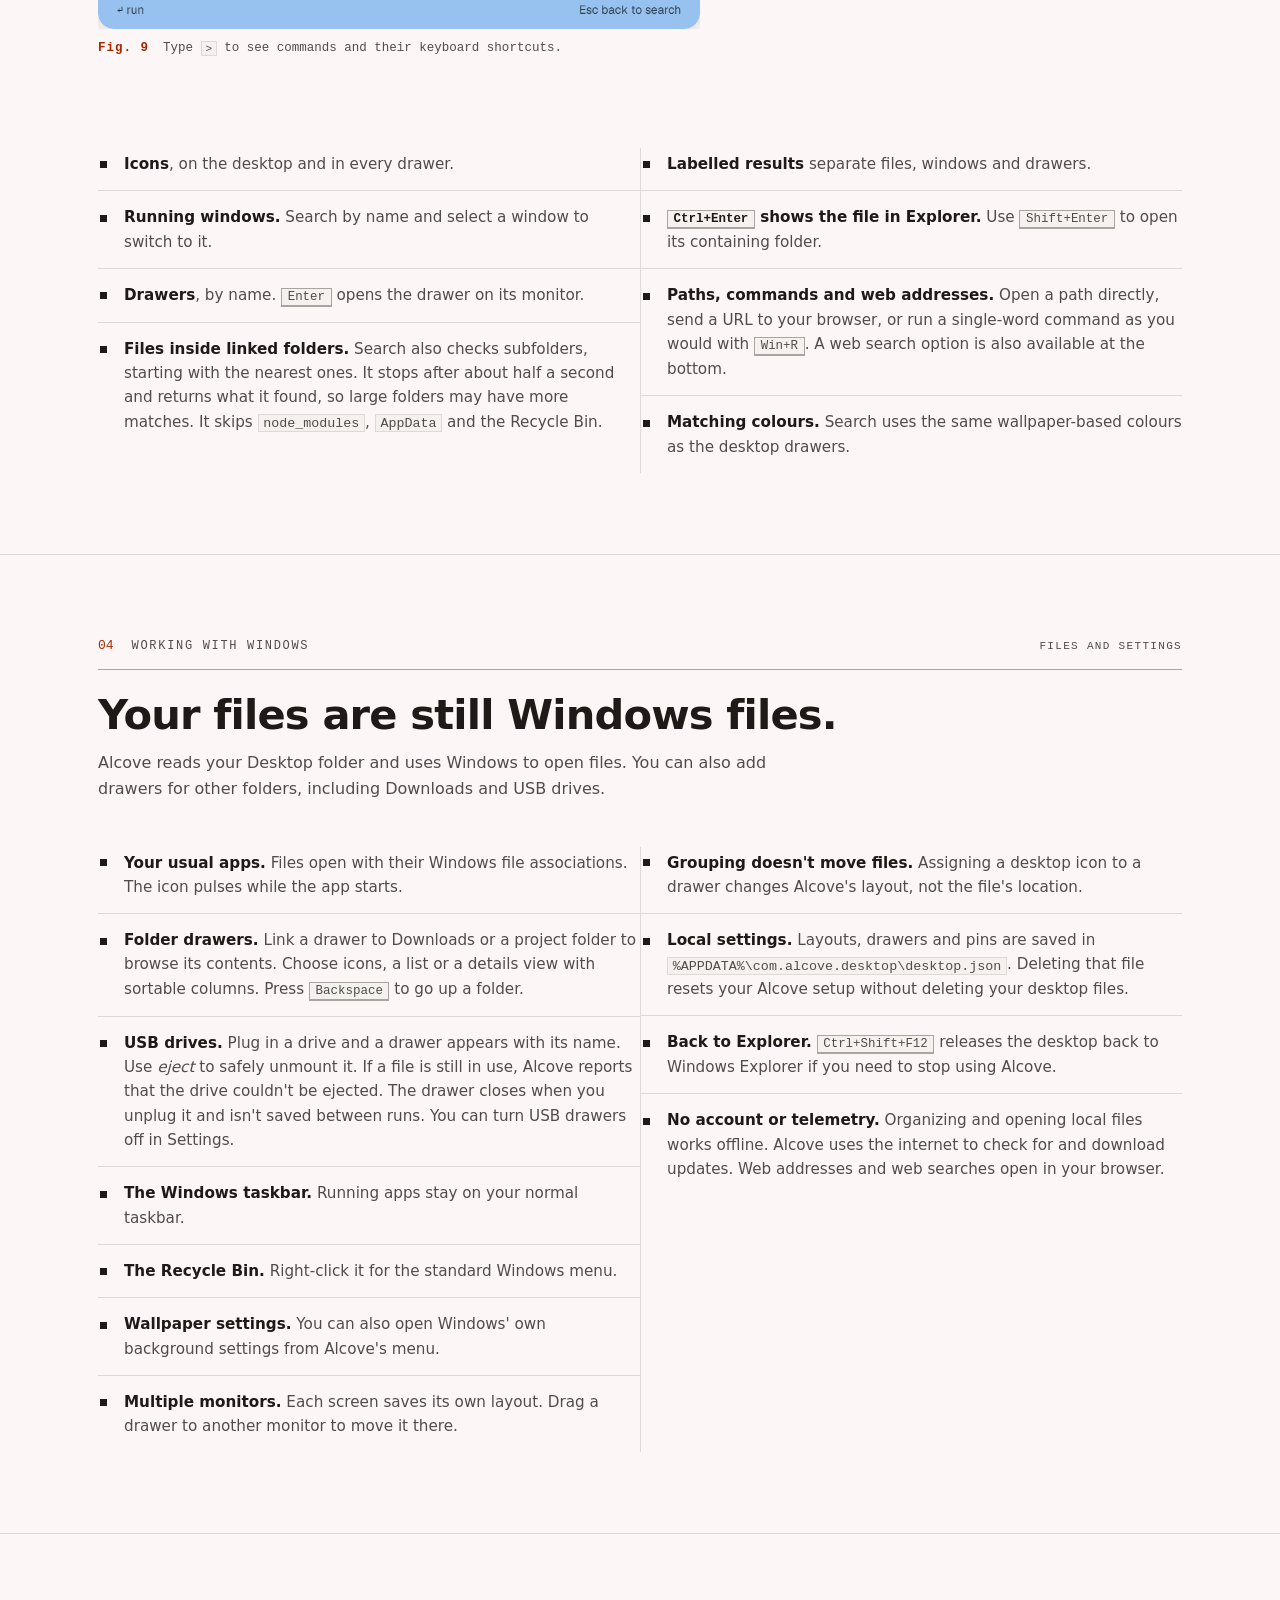
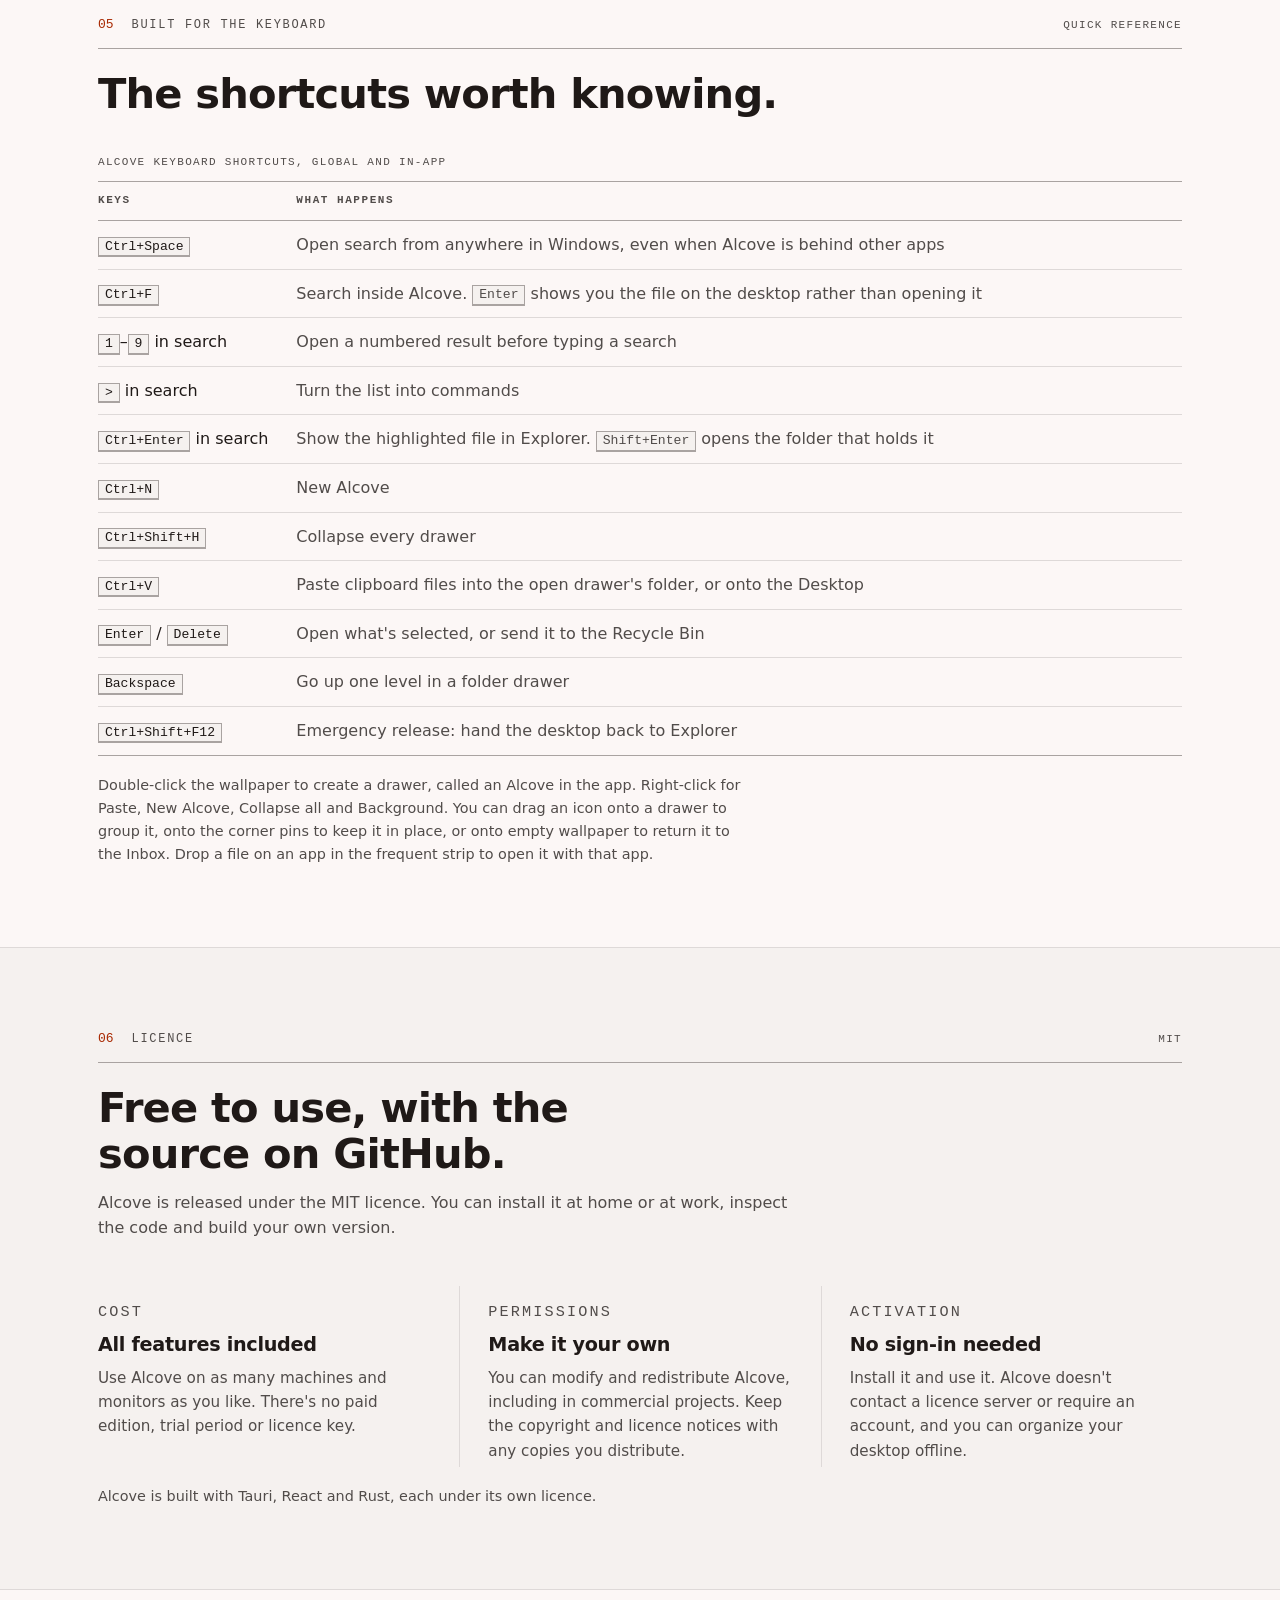
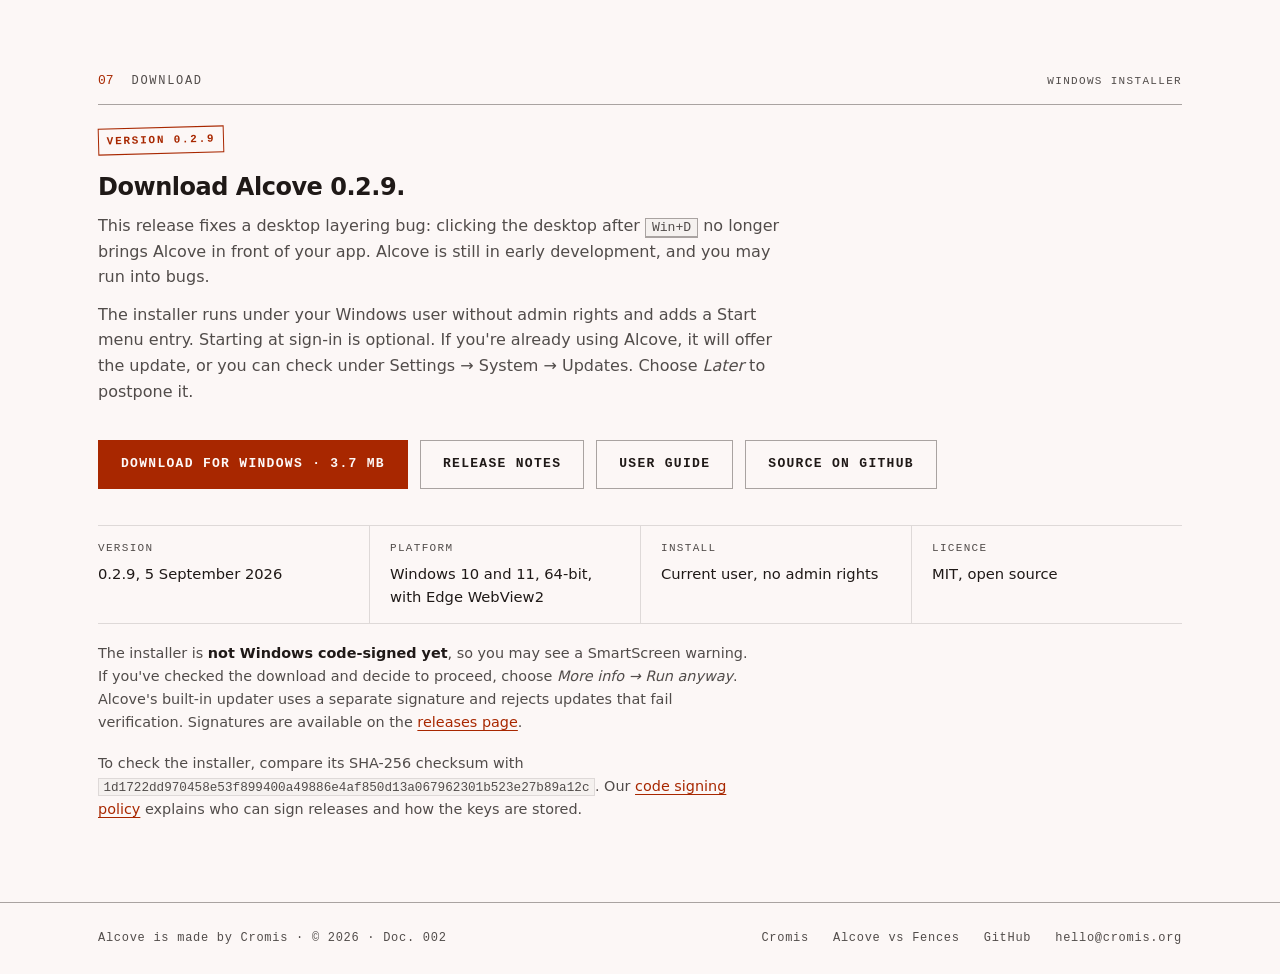
==== commit b9627f40: "Explain Cromis and Alcove in a clearer, more human voice." ====
--- a/alcove/index.html
+++ b/alcove/index.html
@@ -3,13 +3,13 @@
 <head>
 <meta charset="utf-8">
 <meta name="viewport" content="width=device-width, initial-scale=1">
-<title>Alcove — Windows desktop icon organizer, free and open source</title>
-<meta name="description" content="Alcove organizes your Windows desktop icons into named drawers instead of a loose grid — one open at a time, saved per monitor, tinted to match your wallpaper. Free, MIT, no account, works offline.">
+<title>Alcove: free, open-source Windows desktop organizer</title>
+<meta name="description" content="Organize your Windows desktop into named drawers without moving your files. Alcove has per-monitor layouts and Ctrl+Space search. Free, open source, no account.">
 <link rel="icon" href="../favicon.svg" type="image/svg+xml">
 <link rel="stylesheet" href="../style.css">
 <script src="../theme.js"></script>
-<meta property="og:title" content="Alcove: give every icon a home">
-<meta property="og:description" content="A Windows desktop organizer. Named drawers instead of a loose grid of icons.">
+<meta property="og:title" content="Alcove: organize your desktop into drawers">
+<meta property="og:description" content="Group your Windows desktop icons by project or file type, then close the drawers when you're done. Your files stay where they are. Free and open source, made by Cromis.">
 <meta property="og:type" content="website">
 <meta property="og:url" content="https://cromis.org/alcove/">
 <meta property="og:site_name" content="Cromis">
@@ -38,14 +38,14 @@
   "screenshot": "https://cromis.org/og.jpg",
   "license": "https://opensource.org/licenses/MIT",
   "isAccessibleForFree": true,
-  "description": "Alcove organizes Windows desktop icons into named drawers instead of a loose grid: one open at a time, spreading into a canvas when crowded, saved per monitor, tinted to match your wallpaper.",
+  "description": "Alcove is a free, open-source Windows desktop organizer by Cromis. Group desktop icons into named drawers without moving files, save a layout for each monitor, and search with Ctrl+Space.",
   "featureList": [
     "Named drawers for desktop icons, one open at a time",
     "Per-monitor layouts",
     "Drawers that mirror a real folder, including USB drives",
     "Global Ctrl+Space search with a command palette",
-    "A frequent strip that fills itself",
-    "Surfaces tinted from the current wallpaper",
+    "A shortcut strip for frequently opened apps and files",
+    "Colours matched to the current wallpaper",
     "No account, no telemetry, works offline"
   ],
   "offers": {
@@ -97,23 +97,21 @@
         <span><span class="doc-no">DOC. 002</span> &nbsp;Alcove / what it is, and how it works</span>
         <span>Rev. 2026 &nbsp;·&nbsp; <span class="doc-no">Version 0.2.9</span></span>
       </p>
-      <h1>Give every icon a home.</h1>
-      <p class="lede">Let's be honest, your Desktop is where files go to be forgotten. Alcove
-      swaps that loose grid for named drawers we call <em>Alcoves</em>. They open one at a time,
-      spread out into a full canvas once they get crowded, and keep their own arrangement on
-      every monitor you own. Each one borrows its light and its tint from the wallpaper sitting
-      behind it. Underneath all that, Alcove is reading the real files on your Windows Desktop
-      and opening them with the real Windows shell, so nothing gets copied or moved anywhere
-      unless you move it.</p>
+      <h1>Organize your desktop into drawers.</h1>
+      <p class="lede">Alcove is a free Windows desktop organizer made by Cromis.
+      Put your work documents in one drawer, app shortcuts in another, or group everything
+      for a project together. One drawer opens at a time. Close it when you're done.
+      Your files stay where they are. Alcove changes how you see them on the desktop,
+      with a layout for each monitor and colours that match your wallpaper.</p>
       <dl class="facts">
         <div><dt>Platform</dt><dd>Windows 10 and 11, 64-bit</dd></div>
-        <div><dt>Config</dt><dd><code>%APPDATA%\com.alcove.desktop\desktop.json</code></dd></div>
-        <div><dt>Network</dt><dd>Doesn't need one</dd></div>
-        <div><dt>Account</dt><dd>Never</dd></div>
+        <div><dt>Price</dt><dd>Free, MIT licensed</dd></div>
+        <div><dt>Offline</dt><dd>Organize and open local files</dd></div>
+        <div><dt>Account</dt><dd>None needed</dd></div>
       </dl>
       <div class="actions">
-        <a class="btn btn-primary" href="#get">Get Alcove</a>
-        <a class="btn" href="#features">Show me what it does</a>
+        <a class="btn btn-primary" href="#get">Download Alcove</a>
+        <a class="btn" href="#features">See how it works</a>
       </div>
       <figure>
         <picture>
@@ -121,13 +119,11 @@
           <source media="(prefers-reduced-motion: reduce)" srcset="img/desktop.webp">
           <source type="image/webp" srcset="img/demo.webp">
           <img class="shot" src="img/demo.gif" width="1200" height="750" decoding="async"
-               alt="A recording of the Alcove desktop on a photograph of a dragonfly: the Photos drawer opens from the shelf rail as a small panel, a second click opens Documents as a full canvas with named rows, and the search window opens over the wallpaper. Then the wallpaper is changed to a pale blue and pink one and the rail, strip and drawer all turn from dark slate to light paper to match it.">
+                alt="Alcove demo: opening the Photos and Documents drawers, using search, and changing the wallpaper. The drawers and shortcut strip change from dark grey to light blue to match.">
         </picture>
         <figcaption><span class="fig-no">Fig. 1</span>
-        <span>Fifteen seconds of it: a drawer opens from the rail as a panel, a
-        second click shuts it and spreads Documents into a canvas with named rows, then search.
-        At the end the wallpaper changes, and every surface reads its colour again without a
-        reload &mdash; slate becomes paper because the picture behind it did.</span></figcaption>
+        <span>A 15-second demo of drawers, search and a wallpaper change.
+        Alcove's colours update with the wallpaper.</span></figcaption>
       </figure>
     </div>
   </section>
@@ -137,31 +133,28 @@
       <p class="sec-head">
         <span class="sec-no">01</span>
         <span class="sec-kicker">What it does</span>
-        <span class="sec-tag">Four things</span>
-      </p>
-      <h2>It organizes your desktop and leaves the rest of Windows alone.</h2>
-      <p class="sec-sub">Alcove paints itself onto the desktop where Explorer's icon grid used
-      to be. Everything else about Windows carries on exactly as it always did.</p>
+        <span class="sec-tag">Drawers and shortcuts</span>
+      </p>
+      <h2>A place for the files you're working with.</h2>
+      <p class="sec-sub">Alcove replaces the desktop icon grid with named drawers.
+      Your taskbar and apps work as usual, and you can return to the standard Windows desktop.</p>
 
       <div class="entries">
 
         <article class="entry">
           <div class="entry-text">
             <p class="entry-no">1.1</p>
-            <h3>It tidies up what you've already got</h3>
-            <p class="entry-body">The first time you run it, Alcove has a look at your Desktop
-            and offers to sort everything into Apps, Documents, Photos, Folders and Installers.
-            Would you rather do it yourself? Then it starts with one empty Inbox and waits.
-            Either way, the Inbox catches everything from then on. Alcove keeps an eye on the
-            Desktop folder, so when a browser, an installer or an unzipped archive drops
-            something in there, it turns up in the Inbox on its own a couple of seconds later.
-            Same goes for anything you drag back out onto empty wallpaper.</p>
+            <h3>Start with the icons you already have</h3>
+            <p class="entry-body">On first run, Alcove offers to sort your desktop icons into
+            Apps, Documents, Photos, Folders and Installers. You can also sort them yourself.
+            New files saved to the Desktop appear in the Inbox, ready for you to put in a drawer.
+            Drag an icon onto empty wallpaper to return it to the Inbox.</p>
           </div>
           <figure class="entry-art">
             <img class="shot" src="img/firstrun.webp" width="1024" height="1060" loading="lazy" decoding="async"
                  alt="Alcove's first-run screen offering to sort 34 desktop icons into named groups: Apps, Client A, Documents, Photos, each with a count and a colour.">
             <figcaption><span class="fig-no">Fig. 2</span>
-            <span>First run: 34 icons, offered up for sorting into named groups.</span></figcaption>
+            <span>First-run setup, with suggested groups for 34 desktop icons.</span></figcaption>
           </figure>
         </article>
 
@@ -169,12 +162,10 @@
           <div class="entry-text">
             <p class="entry-no">1.2</p>
             <h3>One drawer open at a time</h3>
-            <p class="entry-body">Click a tile in the rail and the drawer opens. Click it again
-            and it closes. Opening a second one shuts the first, so your wallpaper spends most
-            of its life uncluttered. Every tile shows the drawer's name and how many things are
-            in it, and hovering over one tells you how much disk space it's quietly eating and
-            which drawer is the worst offender. Want them in a different order? Drag a tile up
-            or down.</p>
+            <p class="entry-body">Your drawers sit in a rail along the side of the desktop.
+            Click a drawer to open it. Click again to close it, or open another drawer to switch.
+            Each tile shows a name and item count. Hover to check disk usage, and drag tiles
+            up or down to put them in the order you want.</p>
           </div>
           <figure class="entry-art">
             <img class="shot" src="img/drawer.webp" width="1484" height="658" loading="lazy" decoding="async"
@@ -187,31 +178,29 @@
         <article class="entry">
           <div class="entry-text">
             <p class="entry-no">1.3</p>
-            <h3>It grows into a canvas when it needs to</h3>
-            <p class="entry-body">A small drawer opens as a compact panel. Once it's carrying
-            more than twelve things it spreads out across the desktop instead, where you can
-            give the rows names and drag icons between them. If you prefer one shape over the
-            other, the drawer header lets you pin it either way, and Alcove remembers.</p>
+            <h3>Room for larger projects</h3>
+            <p class="entry-body">Drawers with up to twelve items open as compact panels.
+            Larger ones spread across the desktop as a canvas, with rows you can name:
+            This week, Client A, or whatever makes sense for your work. Drag icons between rows
+            to organize them. You can also choose either view in the drawer header and keep it.</p>
           </div>
           <figure class="entry-art">
             <img class="shot" src="img/groups.webp" width="2960" height="964" loading="lazy" decoding="async"
                  alt="A large drawer spread across the desktop as a canvas, with named rows: This week, Client A, and Everything else.">
             <figcaption><span class="fig-no">Fig. 4</span>
-            <span>A drawer past twelve items, spread out as a canvas with named rows.</span></figcaption>
+            <span>A large drawer in canvas view, organized into named rows.</span></figcaption>
           </figure>
         </article>
 
         <article class="entry full">
           <div class="entry-text">
             <p class="entry-no">1.4</p>
-            <h3>A strip that fills itself</h3>
-            <p class="entry-body">The frequent strip runs along the top or bottom edge and fills
-            itself with whatever you actually open. You never have to curate it. Scores halve
-            every couple of weeks so old habits quietly fade out, and a newcomer has to beat the
-            weakest slot by half again before it's allowed to take the place. Once something has
-            a slot it stays put even as the ranking shifts around underneath, so nothing ever
-            slides out from under your cursor mid-click. Want one nailed down? There's
-            <em>Keep in this slot</em>. Never want to see one again? You can ban it.</p>
+            <h3>Keep your usual apps and files close</h3>
+            <p class="entry-body">The frequent strip sits at the top or bottom of your desktop
+            and shows what you open most. It adjusts as your habits change, giving less weight
+            to older activity. Items keep their slots while their rankings change, so shortcuts
+            don't shuffle around as you use them. Choose <em>Keep in this slot</em> to pin
+            something, or ban an item you don't want in the strip.</p>
           </div>
           <figure class="entry-art">
             <img class="shot" src="img/strip.webp" width="1574" height="206" loading="lazy" decoding="async"
@@ -230,44 +219,37 @@
       <p class="sec-head">
         <span class="sec-no">02</span>
         <span class="sec-kicker">The look</span>
-        <span class="sec-tag">Straight from your wallpaper</span>
+        <span class="sec-tag">Light and dark</span>
       </p>
       <h2>It takes its colour from your wallpaper.</h2>
-      <p class="sec-sub">Before Alcove paints a single pixel it has a look at the picture behind
-      it. A light wallpaper gets paper-coloured surfaces. A dark one gets slate. Both lean gently
-      toward whichever hue dominates the image, by a small enough amount that you'd struggle to
-      call it a colour. A mostly grey photo with one red car parked in it stays grey. A blue sky
-      comes out blue.</p>
-      <p class="sec-sub" style="margin-top:14px">The rail, the frequent strip and the open
-      drawers all share one see-through wash, so they sit <em>inside</em> the picture rather than
-      floating above it as obvious panels. Anything you actually have to read closely stays
-      solid. Dialogs, right-click menus and the search sheet are dark enough to read comfortably
-      on a dark wallpaper, and they will never blind you with glare-white on a light one.</p>
+      <p class="sec-sub">A blue wallpaper gives Alcove a blue tint. A dark photo gives it
+      darker panels. The colour comes from the image as a whole, so a small bright detail
+      won't set the colour for the entire desktop.</p>
+      <p class="sec-sub" style="margin-top:14px">The rail, frequent strip and drawers let some
+      of the wallpaper show through. Search, menus and dialogs use solid backgrounds so the
+      picture doesn't interfere with the text.</p>
 
       <div class="cols cols-2 pair">
         <figure>
           <img class="shot" src="img/sheet-light.webp" width="1304" height="1176" loading="lazy" decoding="async"
                alt="Alcove's search sheet on a blue wallpaper: the sheet is tinted the same blue, dark text on light paper.">
           <figcaption><span class="fig-no">Fig. 6</span>
-          <span>The same sheet on a light wallpaper: tinted paper.</span></figcaption>
+           <span>Search on a light wallpaper, with dark text and a blue tint.</span></figcaption>
         </figure>
         <figure>
           <img class="shot" src="img/sheet-dark.webp" width="1304" height="1176" loading="lazy" decoding="async"
                alt="The same Alcove search sheet on a near-black wallpaper: the sheet is slate grey with light text, identical in layout to the light version.">
           <figcaption><span class="fig-no">Fig. 7</span>
-          <span>And on a dark one: slate. Nothing else about it changed.</span></figcaption>
+           <span>The same search window on a dark wallpaper.</span></figcaption>
         </figure>
       </div>
 
-      <p class="note" style="margin-top:26px">How far all of this leans is up to you.
-      <strong>Surface</strong> in Settings gives you <em>Blend</em>, <em>Tinted</em> (the default)
-      and <em>Solid</em>, which paints the rail, strip and drawers as plain paper or slate.
-      <strong>Text size</strong> scales every label at once, and <strong>Stronger text</strong>
-      darkens the smaller ones for you. Since Alcove is the thing covering your desktop, its
-      right-click menu is now where the wallpaper lives too. <strong>Background</strong> opens a
-      picture picker over your own picture folders, sets what you click as the real Windows
-      wallpaper across every monitor, or clears it for a flat colour. It stays put when Alcove
-      is closed, and Alcove re-tints itself the moment you change it.</p>
+      <p class="note" style="margin-top:26px">In Settings, <strong>Surface</strong> lets you choose
+      <em>Blend</em>, <em>Tinted</em> (the default) or <em>Solid</em>.
+      <strong>Text size</strong> scales the labels, and <strong>Stronger text</strong> gives smaller
+      labels more contrast. To change your wallpaper, right-click the desktop and choose
+      <strong>Background</strong>. Pick an image from your folders or use a flat colour.
+      This changes the Windows wallpaper on every monitor, and it stays after you close Alcove.</p>
     </div>
   </section>
 
@@ -279,24 +261,21 @@
         <span class="sec-tag">Four lists, one window</span>
       </p>
       <h2><kbd>Ctrl</kbd> <kbd>Space</kbd> from anywhere in Windows</h2>
-      <p class="sec-sub">It's a standalone window, so it comes up even when Alcove itself is
-      buried behind other apps. Results are ranked by how often you actually open something
-      rather than by how neatly the name matches, so the thing you use every day wins a close
-      call. A weak match still won't beat a strong one, though, however often you open it.</p>
+      <p class="sec-sub">Open search while you're working in another app, without switching
+      to the desktop first. It finds files, drawers and running windows. When two results
+      match about equally well, the one you use most appears first.</p>
 
       <div class="entries">
 
         <article class="entry">
           <div class="entry-text">
             <p class="entry-no">3.1</p>
-            <h3>Two lists before you type a letter</h3>
-            <p class="entry-body"><strong>Today</strong> is whatever you've changed since
-            midnight. <strong>Frequent</strong> is what you open most. Today holds back to two
-            pictures at the most, so an afternoon of saving wallpapers can't bury the document
-            you were actually writing. Press <kbd>1</kbd>&ndash;<kbd>9</kbd> and one opens
-            without your hand ever leaving the keyboard. Under every name you get the type, the
-            size and when it last changed, which is the whole difference between five files
-            called <code>pexels-70588695</code> and five files you can tell apart.</p>
+            <h3>Get back to a recent file</h3>
+            <p class="entry-body">Before you type, search shows <strong>Today</strong>, for files
+            changed since midnight, and <strong>Frequent</strong>, for things you open most.
+            Press <kbd>1</kbd>&ndash;<kbd>9</kbd> to open a numbered result.
+            File type, size and modification time help you tell similar names apart.
+            Today shows at most two pictures, leaving room for documents after a batch of image downloads.</p>
           </div>
           <figure class="entry-art">
             <img class="shot bare" src="img/search-panel.webp" width="1024" height="896" loading="lazy" decoding="async"
@@ -309,18 +288,17 @@
         <article class="entry flip">
           <div class="entry-text">
             <p class="entry-no">3.2</p>
-            <h3>Type <code>&gt;</code> and the list becomes verbs</h3>
-            <p class="entry-body">New drawer, collapse every drawer, change the wallpaper, open
-            Settings, hide or show the Windows taskbar, empty the Recycle Bin. That last one
-            still goes through Windows' own confirmation, because we would rather not be the
-            reason your files vanished. Each command sits beside the shortcut that already does
-            it, so the palette gently teaches you how to stop needing it.</p>
+            <h3>Type <code>&gt;</code> for commands</h3>
+            <p class="entry-body">Create a drawer, change the wallpaper or open Settings from
+            the search window. Commands also let you collapse drawers, toggle the taskbar
+            and empty the Recycle Bin. Windows still asks for confirmation before emptying it.
+            Keyboard shortcuts are listed beside the commands.</p>
           </div>
           <figure class="entry-art">
             <img class="shot bare" src="img/commands.webp" width="1024" height="618" loading="lazy" decoding="async"
                  alt="Alcove's command palette, reached by typing a greater-than sign: New drawer, Collapse every drawer, Change wallpaper, Settings, Hide or show the Windows taskbar, Empty the Recycle Bin, each with its keyboard shortcut.">
             <figcaption><span class="fig-no">Fig. 9</span>
-            <span>The command palette behind <code>&gt;</code>, every verb with its shortcut.</span></figcaption>
+            <span>Type <code>&gt;</code> to see commands and their keyboard shortcuts.</span></figcaption>
           </figure>
         </article>
 
@@ -329,15 +307,15 @@
       <div class="cols cols-2">
         <ul class="checks">
           <li><strong>Icons</strong>, on the desktop and in every drawer.</li>
-          <li><strong>Running windows.</strong> Pick one and you switch straight to it, which makes <kbd>Ctrl+Space</kbd> an Alt+Tab you can type into.</li>
-          <li><strong>Drawers</strong>, by name. <kbd>Enter</kbd> opens the drawer on whichever screen it lives on.</li>
-          <li><strong>Deeper in your folders.</strong> A drawer pointed at a folder only lists its newest files, so search goes and walks everything underneath as well. It gives up after about half a second and shows you what it found by then, nearest folders first, politely skipping the places nobody ever means: <code>node_modules</code>, <code>AppData</code>, the Recycle Bin.</li>
+          <li><strong>Running windows.</strong> Search by name and select a window to switch to it.</li>
+          <li><strong>Drawers</strong>, by name. <kbd>Enter</kbd> opens the drawer on its monitor.</li>
+          <li><strong>Files inside linked folders.</strong> Search also checks subfolders, starting with the nearest ones. It stops after about half a second and returns what it found, so large folders may have more matches. It skips <code>node_modules</code>, <code>AppData</code> and the Recycle Bin.</li>
         </ul>
         <ul class="checks">
-          <li><strong>Every group is labelled</strong>, so a window never gets mistaken for a file.</li>
-          <li><strong><kbd>Ctrl+Enter</kbd> shows the file in Explorer</strong> rather than opening it, and <kbd>Shift+Enter</kbd> opens the folder around it.</li>
-          <li><strong>You'll never hit a dead end.</strong> A path you typed opens, a web address goes to your browser, a single word runs the way <kbd>Win+R</kbd> would, and there's always a web search waiting at the bottom.</li>
-          <li><strong>It paints in the desk's colour</strong>, so it matches the wallpaper underneath from its very first frame.</li>
+          <li><strong>Labelled results</strong> separate files, windows and drawers.</li>
+          <li><strong><kbd>Ctrl+Enter</kbd> shows the file in Explorer.</strong> Use <kbd>Shift+Enter</kbd> to open its containing folder.</li>
+          <li><strong>Paths, commands and web addresses.</strong> Open a path directly, send a URL to your browser, or run a single-word command as you would with <kbd>Win+R</kbd>. A web search option is also available at the bottom.</li>
+          <li><strong>Matching colours.</strong> Search uses the same wallpaper-based colours as the desktop drawers.</li>
         </ul>
       </div>
     </div>
@@ -347,28 +325,28 @@
     <div class="wrap">
       <p class="sec-head">
         <span class="sec-no">04</span>
-        <span class="sec-kicker">Good behaviour</span>
-        <span class="sec-tag">Playing nicely</span>
-      </p>
-      <h2>It's a good citizen on your machine.</h2>
-      <p class="sec-sub">A desktop shell that breaks the rest of your machine isn't worth a
-      tidier wallpaper, so we've been careful here.</p>
+        <span class="sec-kicker">Working with Windows</span>
+        <span class="sec-tag">Files and settings</span>
+      </p>
+      <h2>Your files are still Windows files.</h2>
+      <p class="sec-sub">Alcove reads your Desktop folder and uses Windows to open files.
+      You can also add drawers for other folders, including Downloads and USB drives.</p>
 
       <div class="cols cols-2">
         <ul class="checks">
-          <li><strong>Real files, real shell.</strong> Alcove reads your actual Desktop folder and opens files with their normal Windows associations. The icon you clicked pulses while it loads, so even a slow launch looks like something is happening.</li>
-          <li><strong>A drawer can mirror a real folder.</strong> Point one at Downloads or a project directory and it shows that folder's live contents: icon, list and details views, sortable columns, <kbd>Backspace</kbd> to go back up. You're looking at the folder itself, live.</li>
-          <li><strong>A USB stick gets a drawer of its own.</strong> Plug one in and it turns up on the rail a second later, named after the drive, and browses like any other folder drawer. Its <em>eject</em> button flushes what is still being written and unmounts the drive; if something else has a file open the eject fails and Alcove says which drive it was. Unplugging closes the drawer, and none of them are remembered between runs. Not for you? One switch in Settings.</li>
-          <li><strong>The taskbar keeps working.</strong> Your running apps stay exactly where they always were.</li>
-          <li><strong>The Recycle Bin is still the Recycle Bin.</strong> Right-click it and you get Windows' own menu, just as you'd expect.</li>
-          <li><strong>The wallpaper stays Windows' wallpaper.</strong> Set one from Alcove and it's the real thing, on every monitor, still there after Alcove is closed. Windows' own background settings are one menu item away.</li>
-          <li><strong>Every monitor gets its own desk.</strong> Drawers belong to a screen and can be dragged over to another, and each desk saves its own layout.</li>
+          <li><strong>Your usual apps.</strong> Files open with their Windows file associations. The icon pulses while the app starts.</li>
+          <li><strong>Folder drawers.</strong> Link a drawer to Downloads or a project folder to browse its contents. Choose icons, a list or a details view with sortable columns. Press <kbd>Backspace</kbd> to go up a folder.</li>
+          <li><strong>USB drives.</strong> Plug in a drive and a drawer appears with its name. Use <em>eject</em> to safely unmount it. If a file is still in use, Alcove reports that the drive couldn't be ejected. The drawer closes when you unplug it and isn't saved between runs. You can turn USB drawers off in Settings.</li>
+          <li><strong>The Windows taskbar.</strong> Running apps stay on your normal taskbar.</li>
+          <li><strong>The Recycle Bin.</strong> Right-click it for the standard Windows menu.</li>
+          <li><strong>Wallpaper settings.</strong> You can also open Windows' own background settings from Alcove's menu.</li>
+          <li><strong>Multiple monitors.</strong> Each screen saves its own layout. Drag a drawer to another monitor to move it there.</li>
         </ul>
         <ul class="checks">
-          <li><strong>Nothing moves unless you move it.</strong> Filing an icon into a drawer is Alcove's own bookkeeping. Your file hasn't budged.</li>
-          <li><strong>One file holds your whole setup.</strong> Layout, drawers and pins all live in <code>%APPDATA%\com.alcove.desktop\desktop.json</code>. Delete it and you're back to a fresh desktop, no harm done.</li>
-          <li><strong>There's an emergency exit.</strong> <kbd>Ctrl+Shift+F12</kbd> hands the desktop straight back to Explorer, whatever else happens to be going on at the time.</li>
-          <li><strong>No account, no telemetry.</strong> Alcove works fine with the network unplugged. The only question it ever asks the internet is whether a newer build exists.</li>
+          <li><strong>Grouping doesn't move files.</strong> Assigning a desktop icon to a drawer changes Alcove's layout, not the file's location.</li>
+          <li><strong>Local settings.</strong> Layouts, drawers and pins are saved in <code>%APPDATA%\com.alcove.desktop\desktop.json</code>. Deleting that file resets your Alcove setup without deleting your desktop files.</li>
+          <li><strong>Back to Explorer.</strong> <kbd>Ctrl+Shift+F12</kbd> releases the desktop back to Windows Explorer if you need to stop using Alcove.</li>
+          <li><strong>No account or telemetry.</strong> Organizing and opening local files works offline. Alcove uses the internet to check for and download updates. Web addresses and web searches open in your browser.</li>
         </ul>
       </div>
     </div>
@@ -379,7 +357,7 @@
       <p class="sec-head">
         <span class="sec-no">05</span>
         <span class="sec-kicker">Built for the keyboard</span>
-        <span class="sec-tag">Worth learning</span>
+        <span class="sec-tag">Quick reference</span>
       </p>
       <h2>The shortcuts worth knowing.</h2>
       <table class="keys">
@@ -390,22 +368,21 @@
         <tbody>
           <tr><td><kbd>Ctrl+Space</kbd></td><td>Open search from anywhere in Windows, even when Alcove is behind other apps</td></tr>
           <tr><td><kbd>Ctrl+F</kbd></td><td>Search inside Alcove. <kbd>Enter</kbd> shows you the file on the desktop rather than opening it</td></tr>
-          <tr><td><kbd>1</kbd>&ndash;<kbd>9</kbd> in search</td><td>Open that numbered result, before you've typed anything at all</td></tr>
+          <tr><td><kbd>1</kbd>&ndash;<kbd>9</kbd> in search</td><td>Open a numbered result before typing a search</td></tr>
           <tr><td><kbd>&gt;</kbd> in search</td><td>Turn the list into commands</td></tr>
           <tr><td><kbd>Ctrl+Enter</kbd> in search</td><td>Show the highlighted file in Explorer. <kbd>Shift+Enter</kbd> opens the folder that holds it</td></tr>
           <tr><td><kbd>Ctrl+N</kbd></td><td>New Alcove</td></tr>
           <tr><td><kbd>Ctrl+Shift+H</kbd></td><td>Collapse every drawer</td></tr>
           <tr><td><kbd>Ctrl+V</kbd></td><td>Paste clipboard files into the open drawer's folder, or onto the Desktop</td></tr>
           <tr><td><kbd>Enter</kbd> / <kbd>Delete</kbd></td><td>Open what's selected, or send it to the Recycle Bin</td></tr>
-          <tr><td><kbd>Backspace</kbd></td><td>Go up a level when you've drilled into a folder</td></tr>
+          <tr><td><kbd>Backspace</kbd></td><td>Go up one level in a folder drawer</td></tr>
           <tr><td><kbd>Ctrl+Shift+F12</kbd></td><td>Emergency release: hand the desktop back to Explorer</td></tr>
         </tbody>
       </table>
-      <p class="note">A few more while we're here. Double-click the wallpaper for a new Alcove,
-      or right-click it for Paste, New Alcove, Collapse all and Background. Dragging works about
-      how you'd hope: drop an icon on a drawer to file it, on the corner pins to freeze it in
-      place, on empty wallpaper to send it back to the Inbox, or on an app in the frequent strip
-      to open it with that app instead of its usual one.</p>
+      <p class="note">Double-click the wallpaper to create a drawer, called an Alcove in the app.
+      Right-click for Paste, New Alcove, Collapse all and Background. You can drag an icon onto
+      a drawer to group it, onto the corner pins to keep it in place, or onto empty wallpaper
+      to return it to the Inbox. Drop a file on an app in the frequent strip to open it with that app.</p>
     </div>
   </section>
 
@@ -416,37 +393,32 @@
         <span class="sec-kicker">Licence</span>
         <span class="sec-tag">MIT</span>
       </p>
-      <h2>Free software, in both senses of the word.</h2>
-      <p class="sec-sub">Alcove starts with Windows and effectively becomes your desktop.
-      Something that sits that close to your machine ought to be something you're allowed to
-      read.</p>
+      <h2>Free to use, with the source on GitHub.</h2>
+      <p class="sec-sub">Alcove is released under the MIT licence. You can install it at home
+      or at work, inspect the code and build your own version.</p>
 
       <div class="cols cols-3">
         <article>
-          <p class="col-kicker">Promise 1</p>
-          <h3>Nothing to buy, nothing to key</h3>
-          <p>Every feature, every monitor, on as many machines as you like. No licence key to
-          lose, no time limit, no nag box at startup. There's nothing to activate and nothing
-          that can expire on you.</p>
+          <p class="col-kicker">Cost</p>
+          <h3>All features included</h3>
+          <p>Use Alcove on as many machines and monitors as you like. There's no paid edition,
+          trial period or licence key.</p>
         </article>
         <article>
-          <p class="col-kicker">Promise 2</p>
-          <h3>Read it, change it, pass it on</h3>
-          <p>MIT. Use it, modify it, build it, hand it around, ship it inside something of your
-          own, commercially or otherwise. Keep the copyright notice and the rest is yours.</p>
+          <p class="col-kicker">Permissions</p>
+          <h3>Make it your own</h3>
+          <p>You can modify and redistribute Alcove, including in commercial projects.
+          Keep the copyright and licence notices with any copies you distribute.</p>
         </article>
         <article>
-          <p class="col-kicker">Promise 3</p>
-          <h3>Nothing that can lock you out</h3>
-          <p>No activation server, no phone-home, no check that can quietly fail on a bad day
-          and leave you staring at an empty desktop. Alcove works with the network unplugged.</p>
-        </article>
-      </div>
-
-      <p class="note">The source is on GitHub, so please do read it, learn from it, check what
-      it's doing to your machine, and build it yourself if you'd rather. Updates are
-      signed, and the app will refuse one that doesn't verify. Alcove is
-      built on Tauri, React and Rust, each under its own licence.</p>
+          <p class="col-kicker">Activation</p>
+          <h3>No sign-in needed</h3>
+          <p>Install it and use it. Alcove doesn't contact a licence server or require an
+          account, and you can organize your desktop offline.</p>
+        </article>
+      </div>
+
+      <p class="note">Alcove is built with Tauri, React and Rust, each under its own licence.</p>
     </div>
   </section>
 
@@ -455,23 +427,19 @@
       <p class="sec-head">
         <span class="sec-no">07</span>
         <span class="sec-kicker">Download</span>
-        <span class="sec-tag">That's the lot</span>
+        <span class="sec-tag">Windows installer</span>
       </p>
       <div class="status-line">
         <span class="stamp">Version 0.2.9</span>
       </div>
-      <h2 style="margin-top:20px">Alcove 0.2.9 is out.</h2>
-      <p class="sec-sub">Clicking the desk right after Show Desktop no longer covers
-      your app. The last release stopped the desk coming forward on a click, but
-      missed the first one after <kbd>Win+D</kbd>. The desk now holds its place
-      above the wallpaper whatever happens.
-      It's still early days and we'd rather say so. Everything on this page
-      works, and there will be rough edges we haven't run into yet. The installer runs as the
-      current user with no admin rights, adds a Start menu entry, and will start at sign-in if
-      you want it to. After that it updates itself, and you can hand the desktop back to
-      Explorer at any moment with <kbd>Ctrl+Shift+F12</kbd>. On an older build? Alcove offers
-      you this one itself, or you'll find it under Settings &rarr; System &rarr; Updates. If the
-      notice catches you at a bad moment, <em>Later</em> puts it off.</p>
+      <h2 style="margin-top:20px">Download Alcove 0.2.9.</h2>
+      <p class="sec-sub">This release fixes a desktop layering bug: clicking the desktop
+      after <kbd>Win+D</kbd> no longer brings Alcove in front of your app.
+      Alcove is still in early development, and you may run into bugs.</p>
+      <p class="sec-sub">The installer runs under your Windows user without admin rights and
+      adds a Start menu entry. Starting at sign-in is optional. If you're already using
+      Alcove, it will offer the update, or you can check under Settings &rarr; System &rarr;
+      Updates. Choose <em>Later</em> to postpone it.</p>
       <div class="actions">
         <a class="btn btn-primary" href="https://github.com/izkac/alcove/releases/download/v0.2.9/Alcove_0.2.9_x64-setup.exe">Download for Windows &middot; 3.7 MB</a>
         <a class="btn" href="https://github.com/izkac/alcove/releases">Release notes</a>
@@ -484,16 +452,15 @@
         <div><dt>Install</dt><dd>Current user, no admin rights</dd></div>
         <div><dt>Licence</dt><dd>MIT, open source</dd></div>
       </dl>
-      <p class="note">Every update is signed and Alcove refuses one that doesn't verify. The
-      signature sits right beside the download on the
-      <a href="https://github.com/izkac/alcove/releases">releases page</a>. The installer itself
-      is <strong>not code-signed yet</strong>, so Windows SmartScreen will throw up a warning
-      the first time you run it, and you'll want <em>More info &rarr; Run anyway</em>. We'd
-      rather tell you here than have it ambush you. Want to check what you downloaded before
-      you run it? Its SHA-256 is
-      <code>1d1722dd970458e53f899400a49886e4af850d13a067962301b523e27b89a12c</code>, and our
-      <a href="code-signing/">code signing policy</a> sets out who is allowed to sign a release
-      and where the keys live.</p>
+      <p class="note">The installer is <strong>not Windows code-signed yet</strong>, so you may
+      see a SmartScreen warning. If you've checked the download and decide to proceed,
+      choose <em>More info &rarr; Run anyway</em>. Alcove's built-in updater uses a separate
+      signature and rejects updates that fail verification. Signatures are available on the
+      <a href="https://github.com/izkac/alcove/releases">releases page</a>.</p>
+      <p class="note">To check the installer, compare its SHA-256 checksum with
+      <code>1d1722dd970458e53f899400a49886e4af850d13a067962301b523e27b89a12c</code>.
+      Our <a href="code-signing/">code signing policy</a> explains who can sign releases
+      and how the keys are stored.</p>
     </div>
   </section>
 
